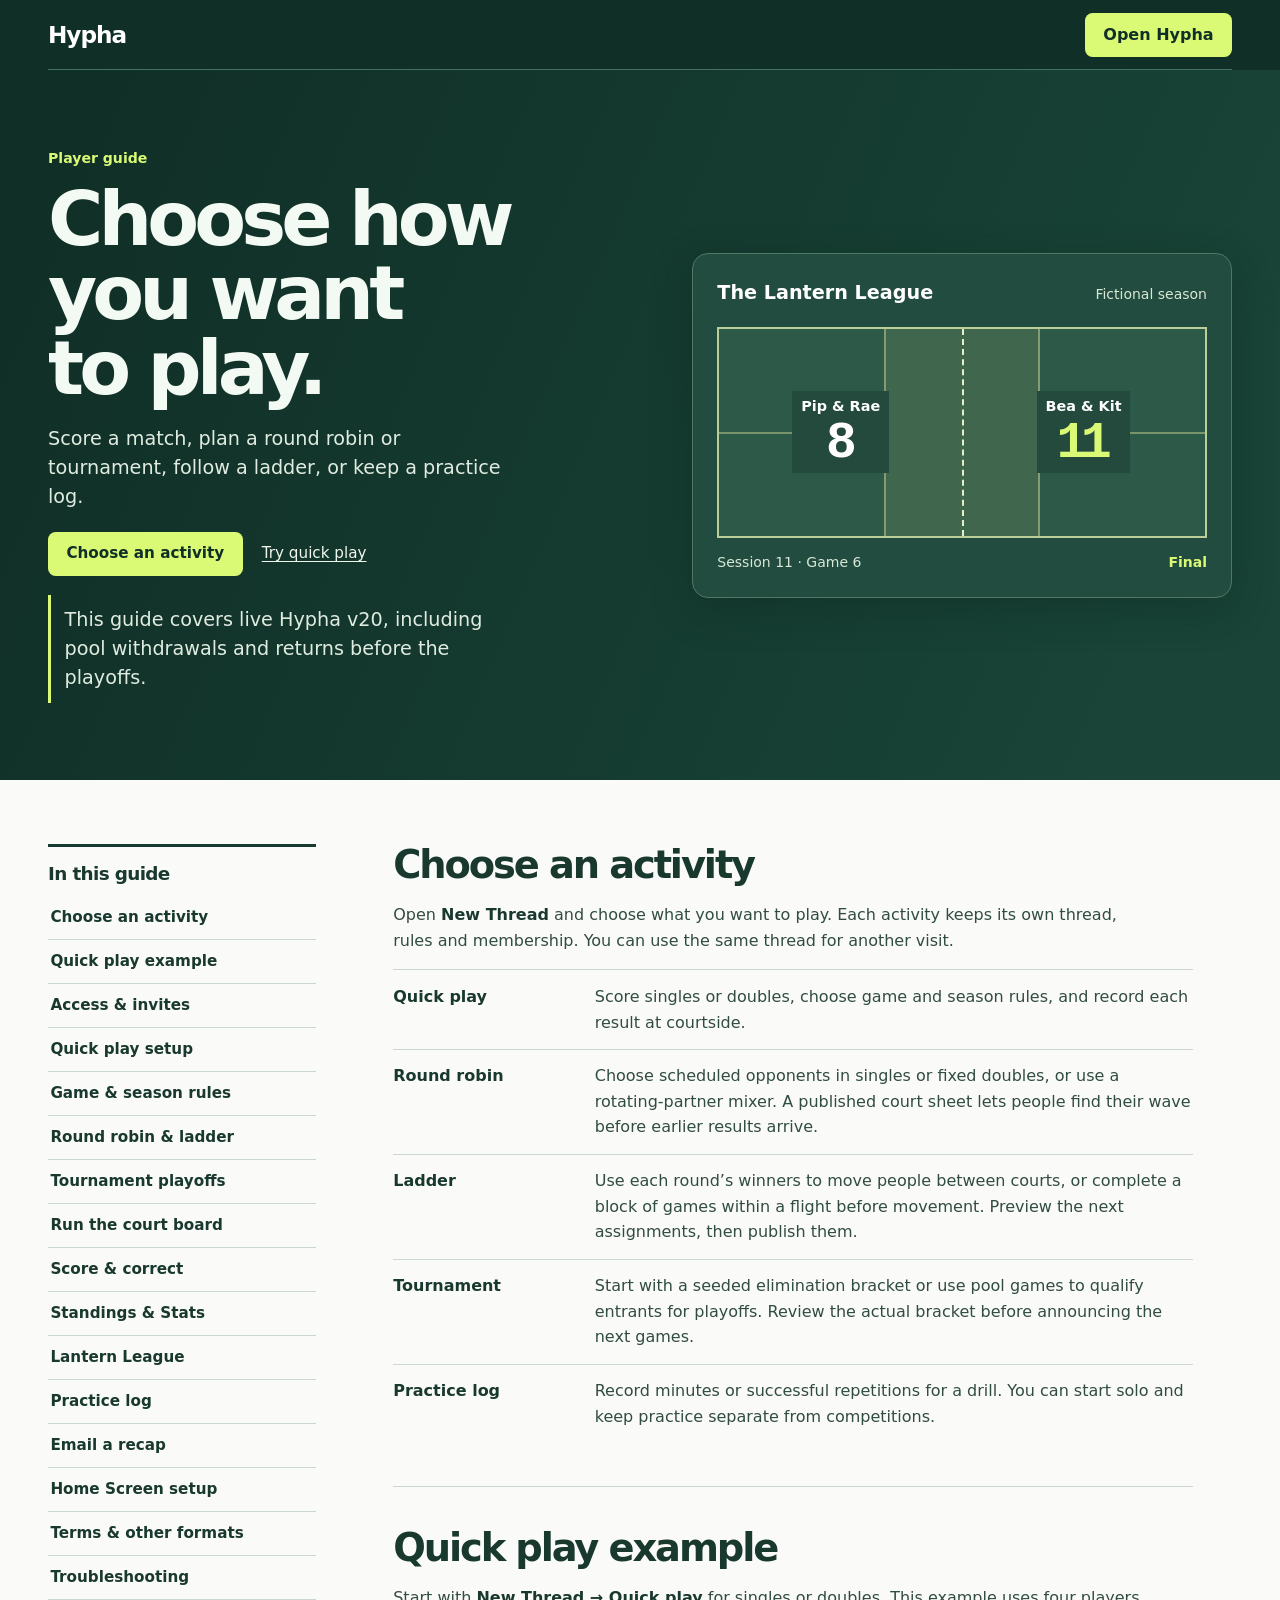
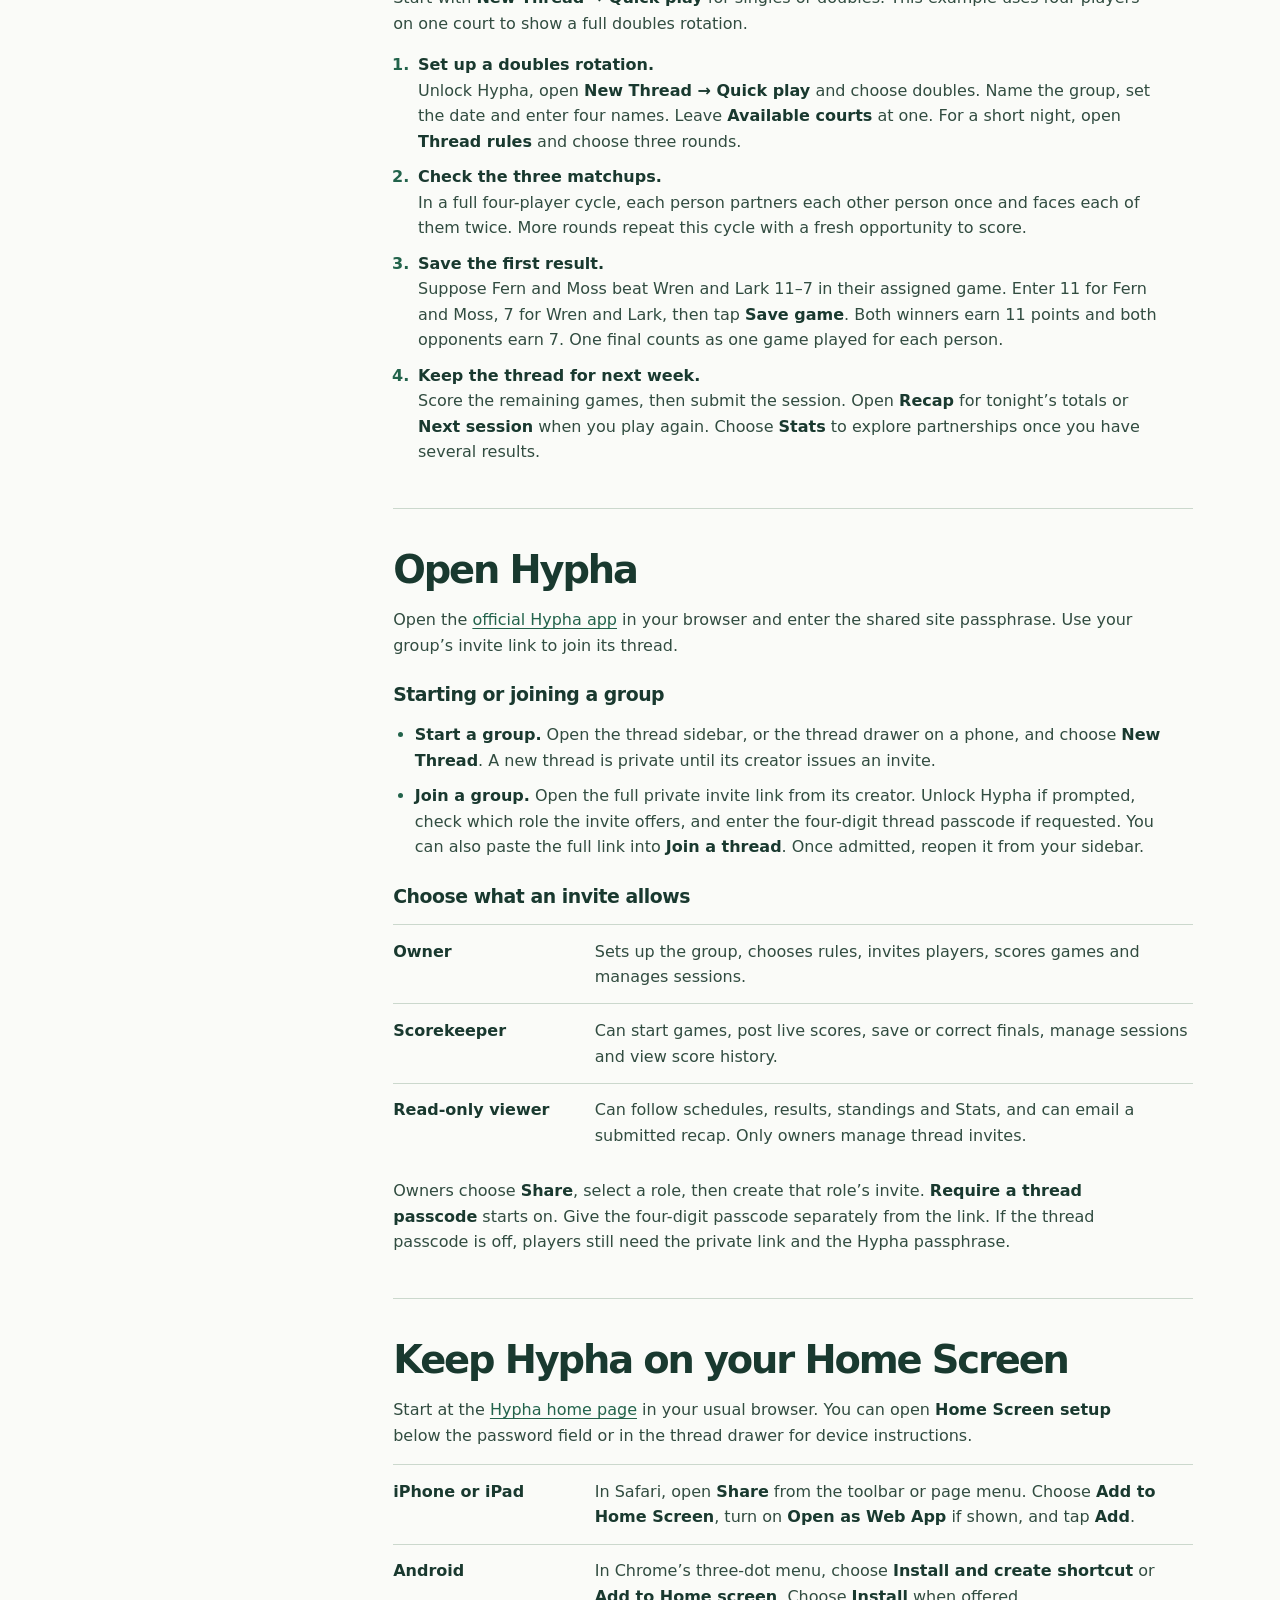
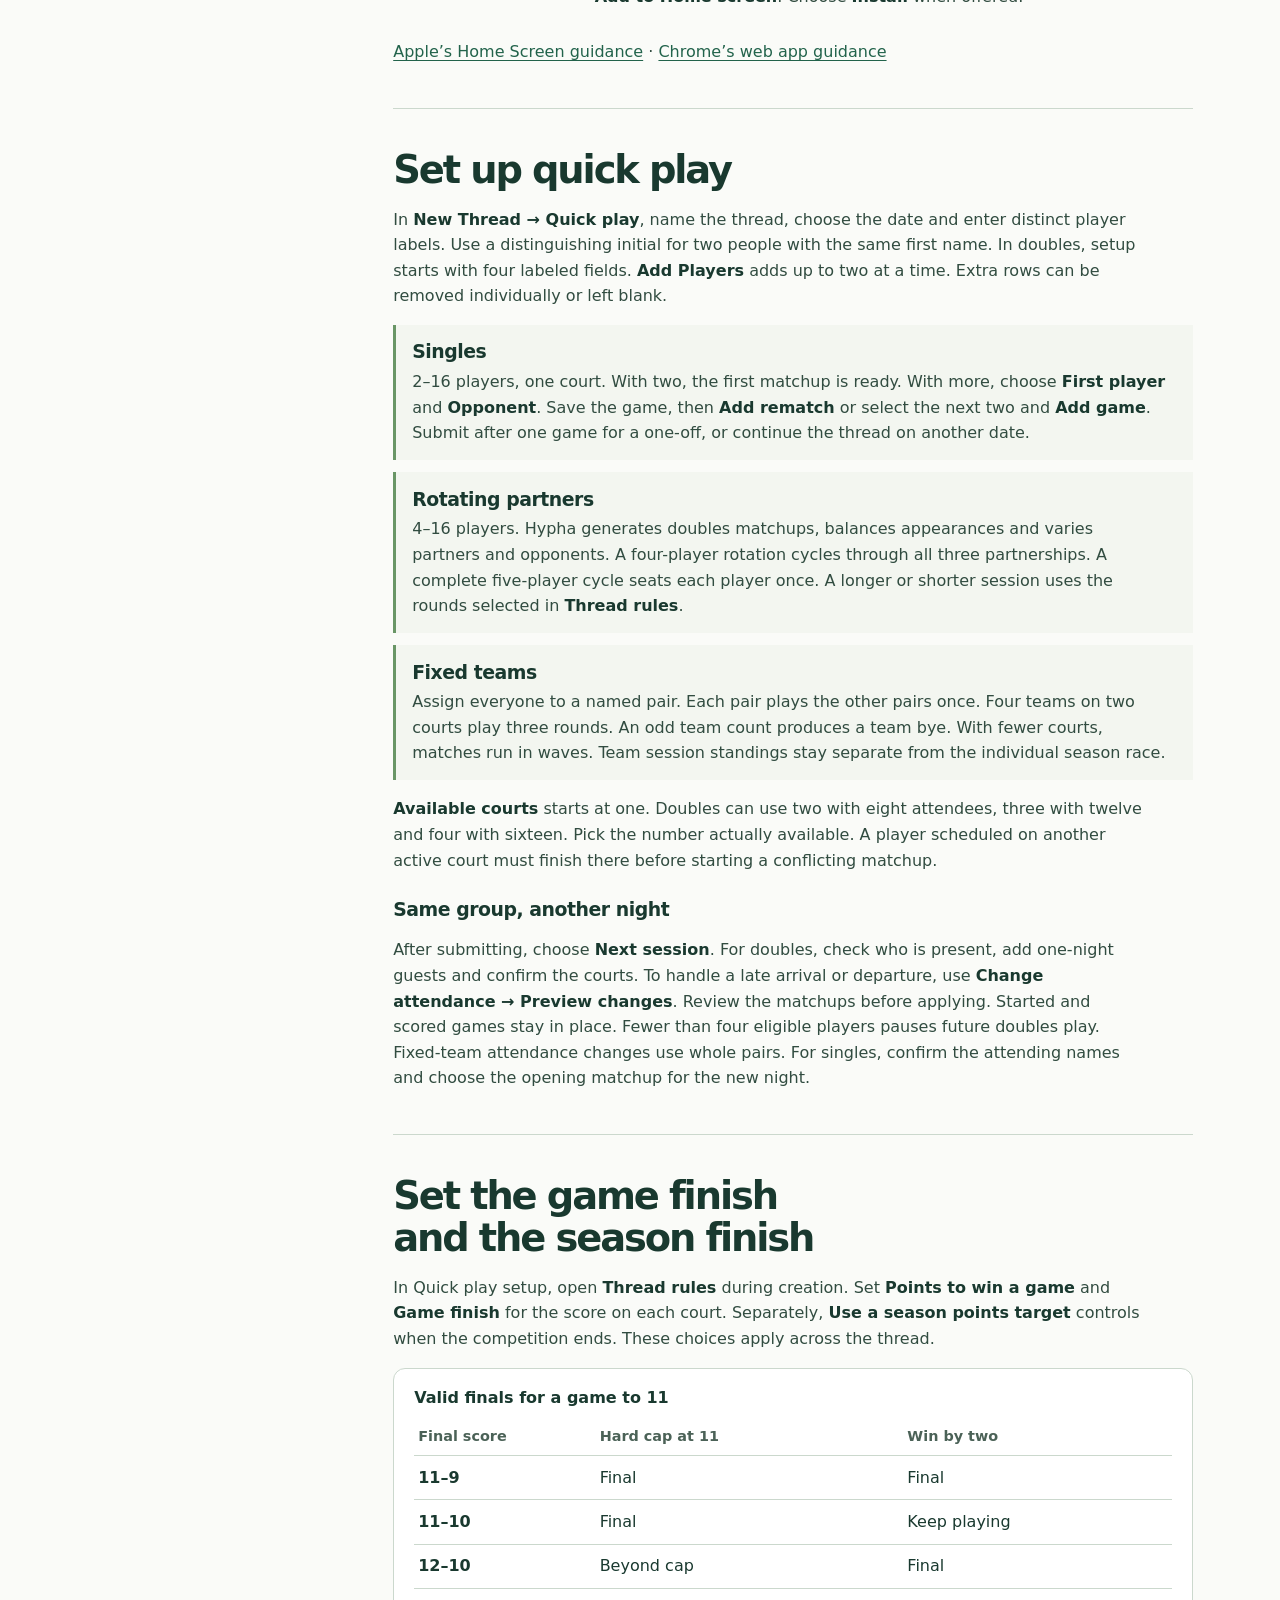
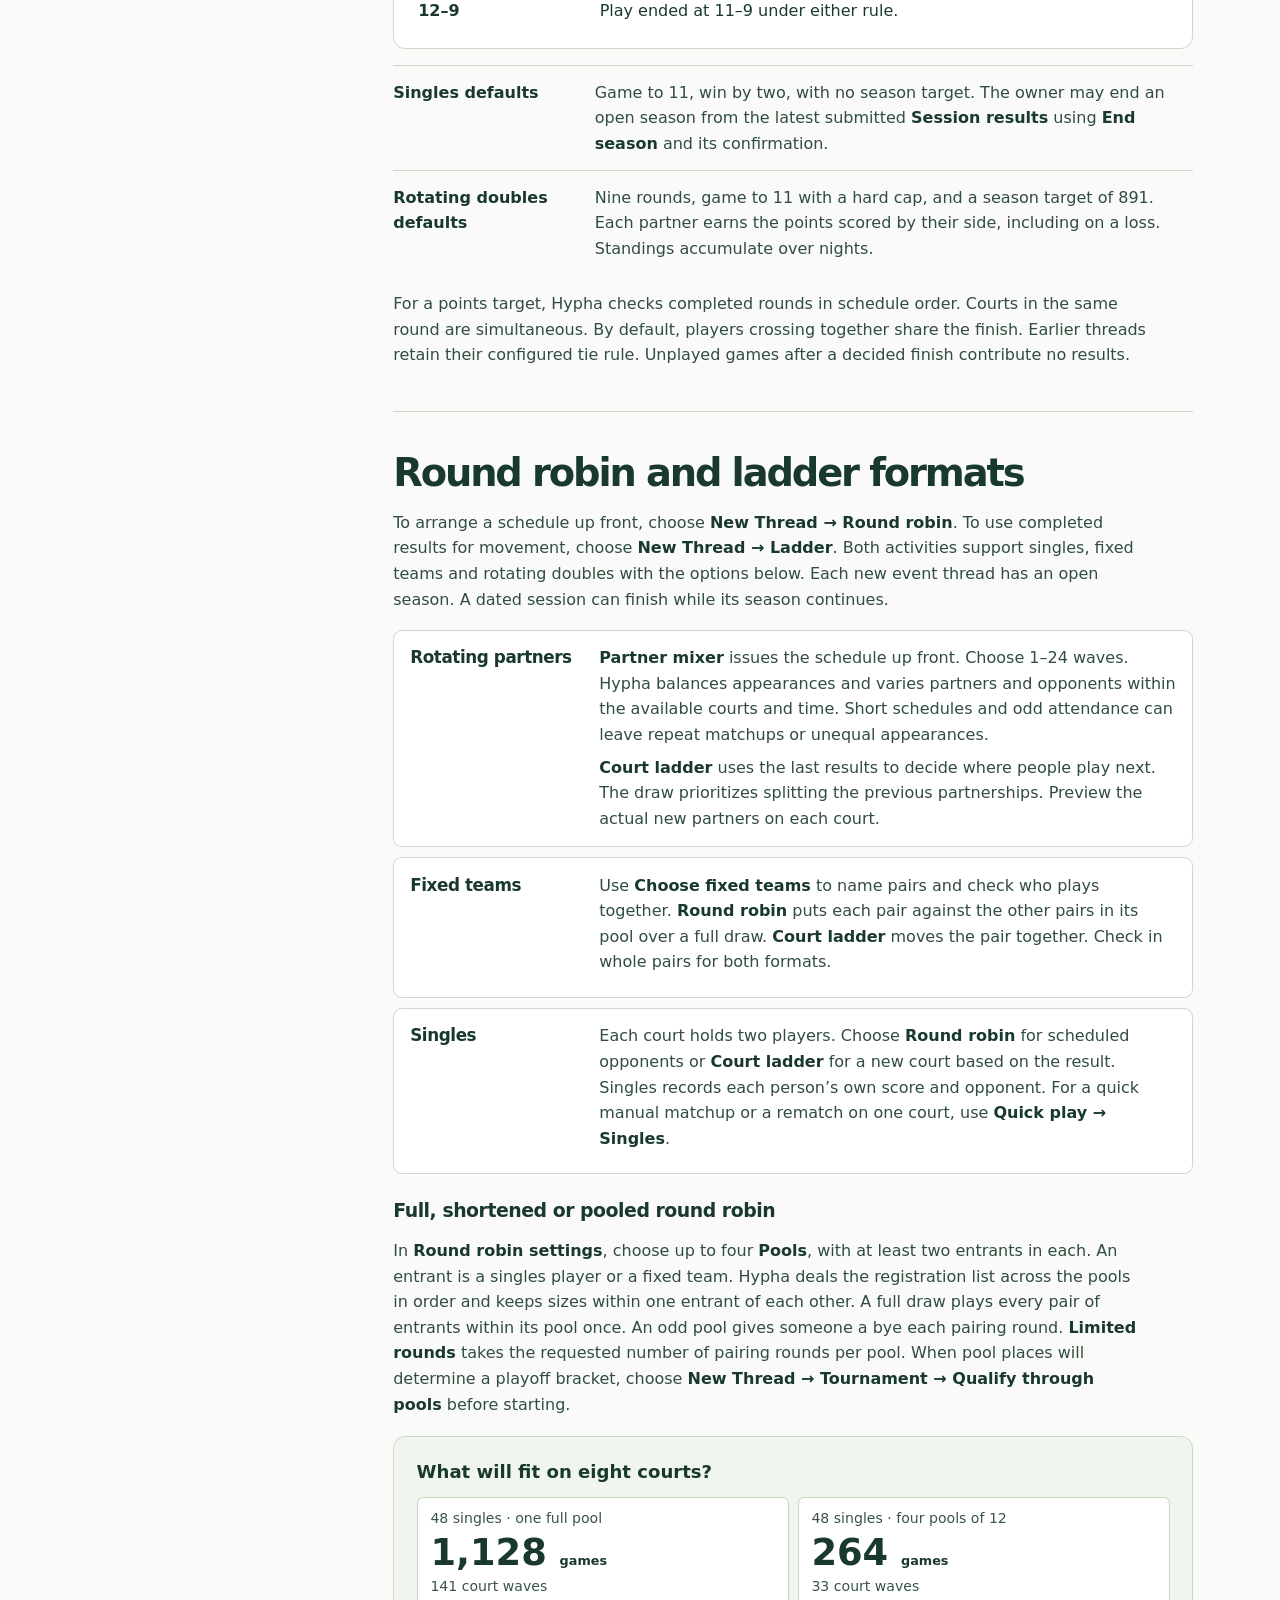
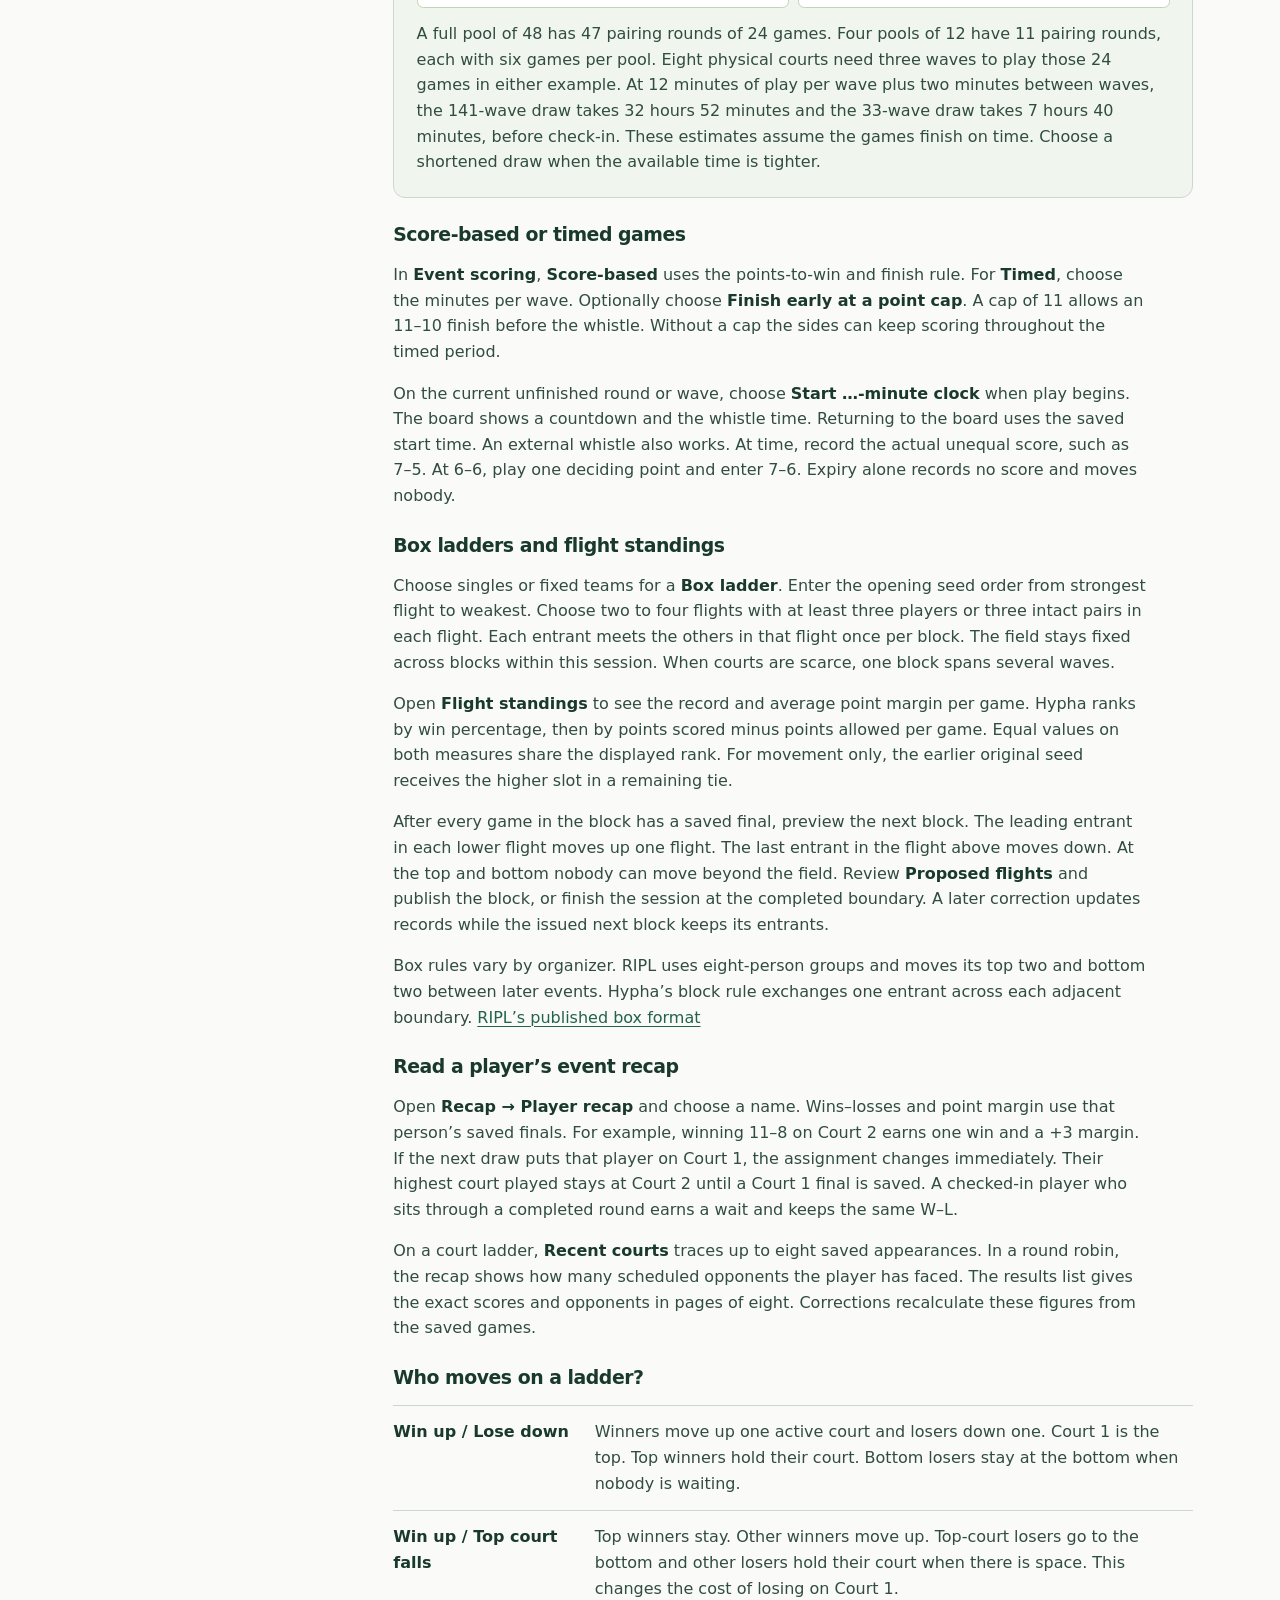
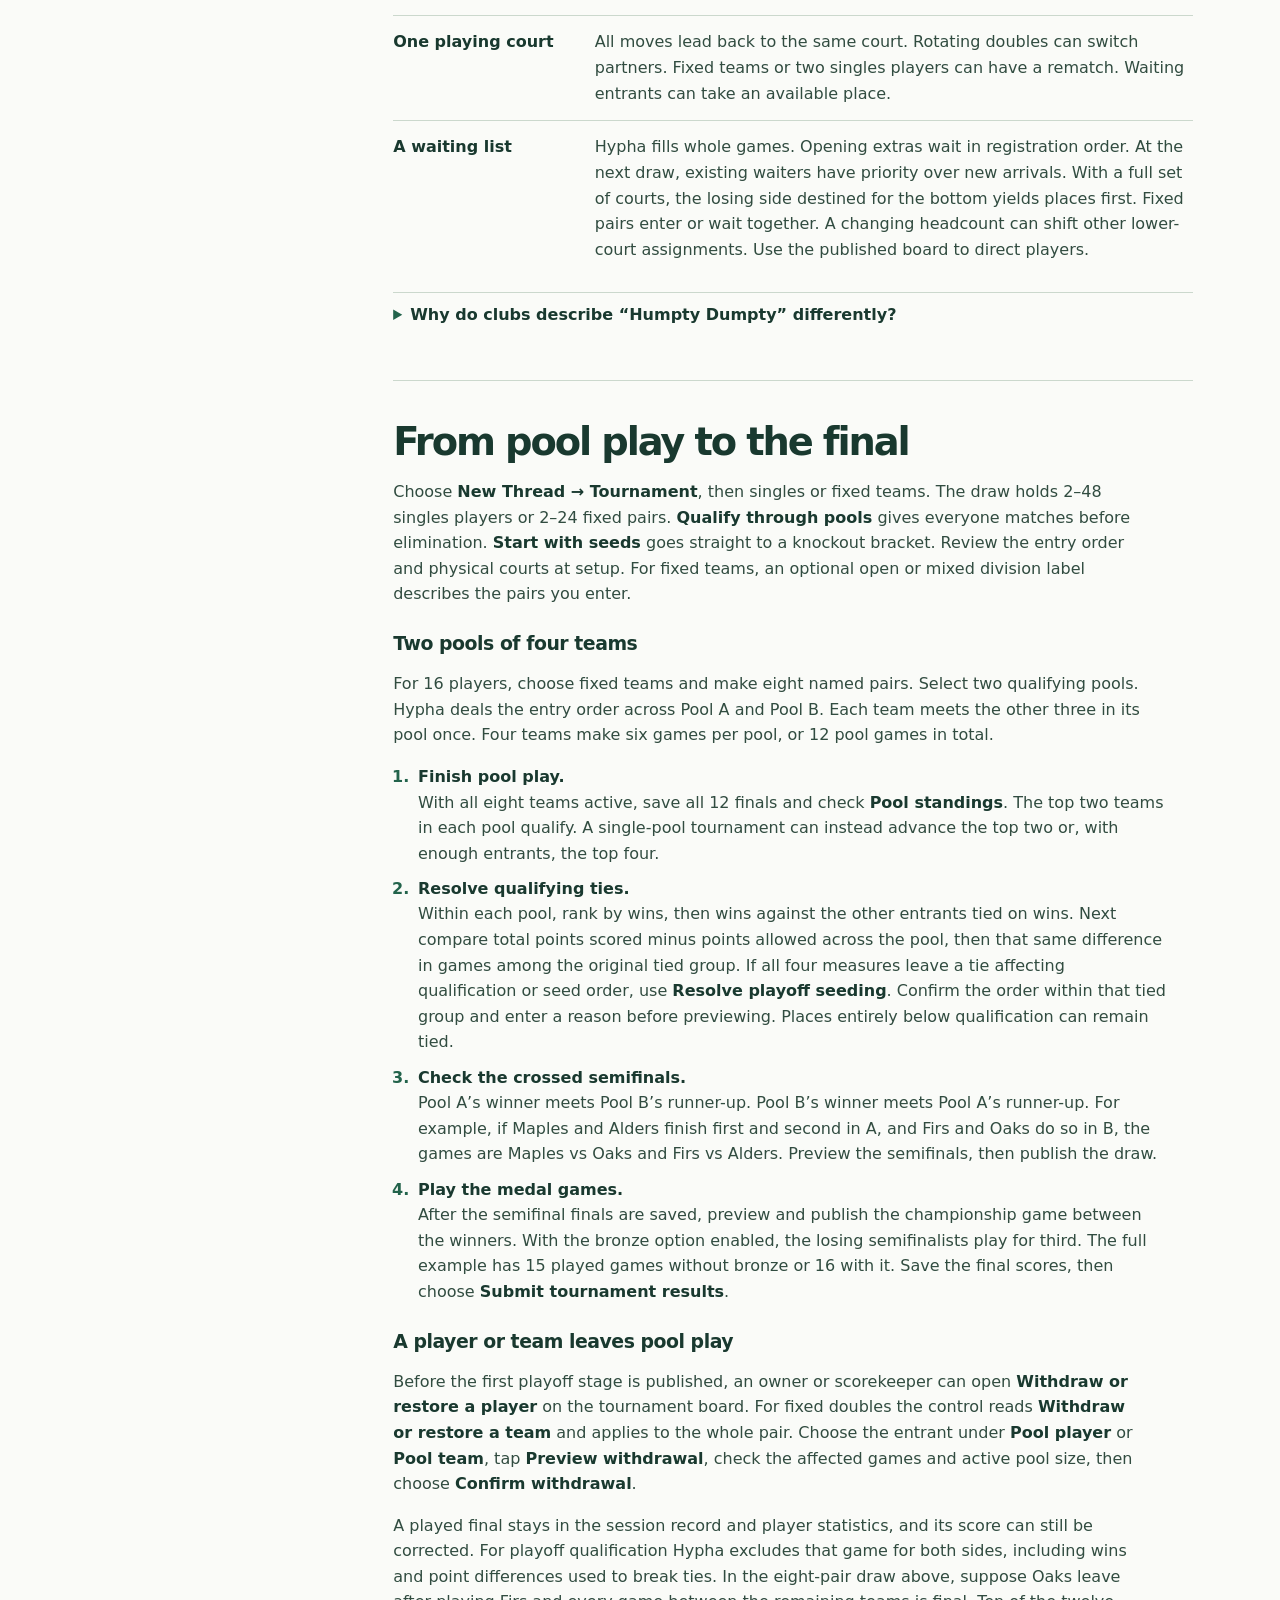
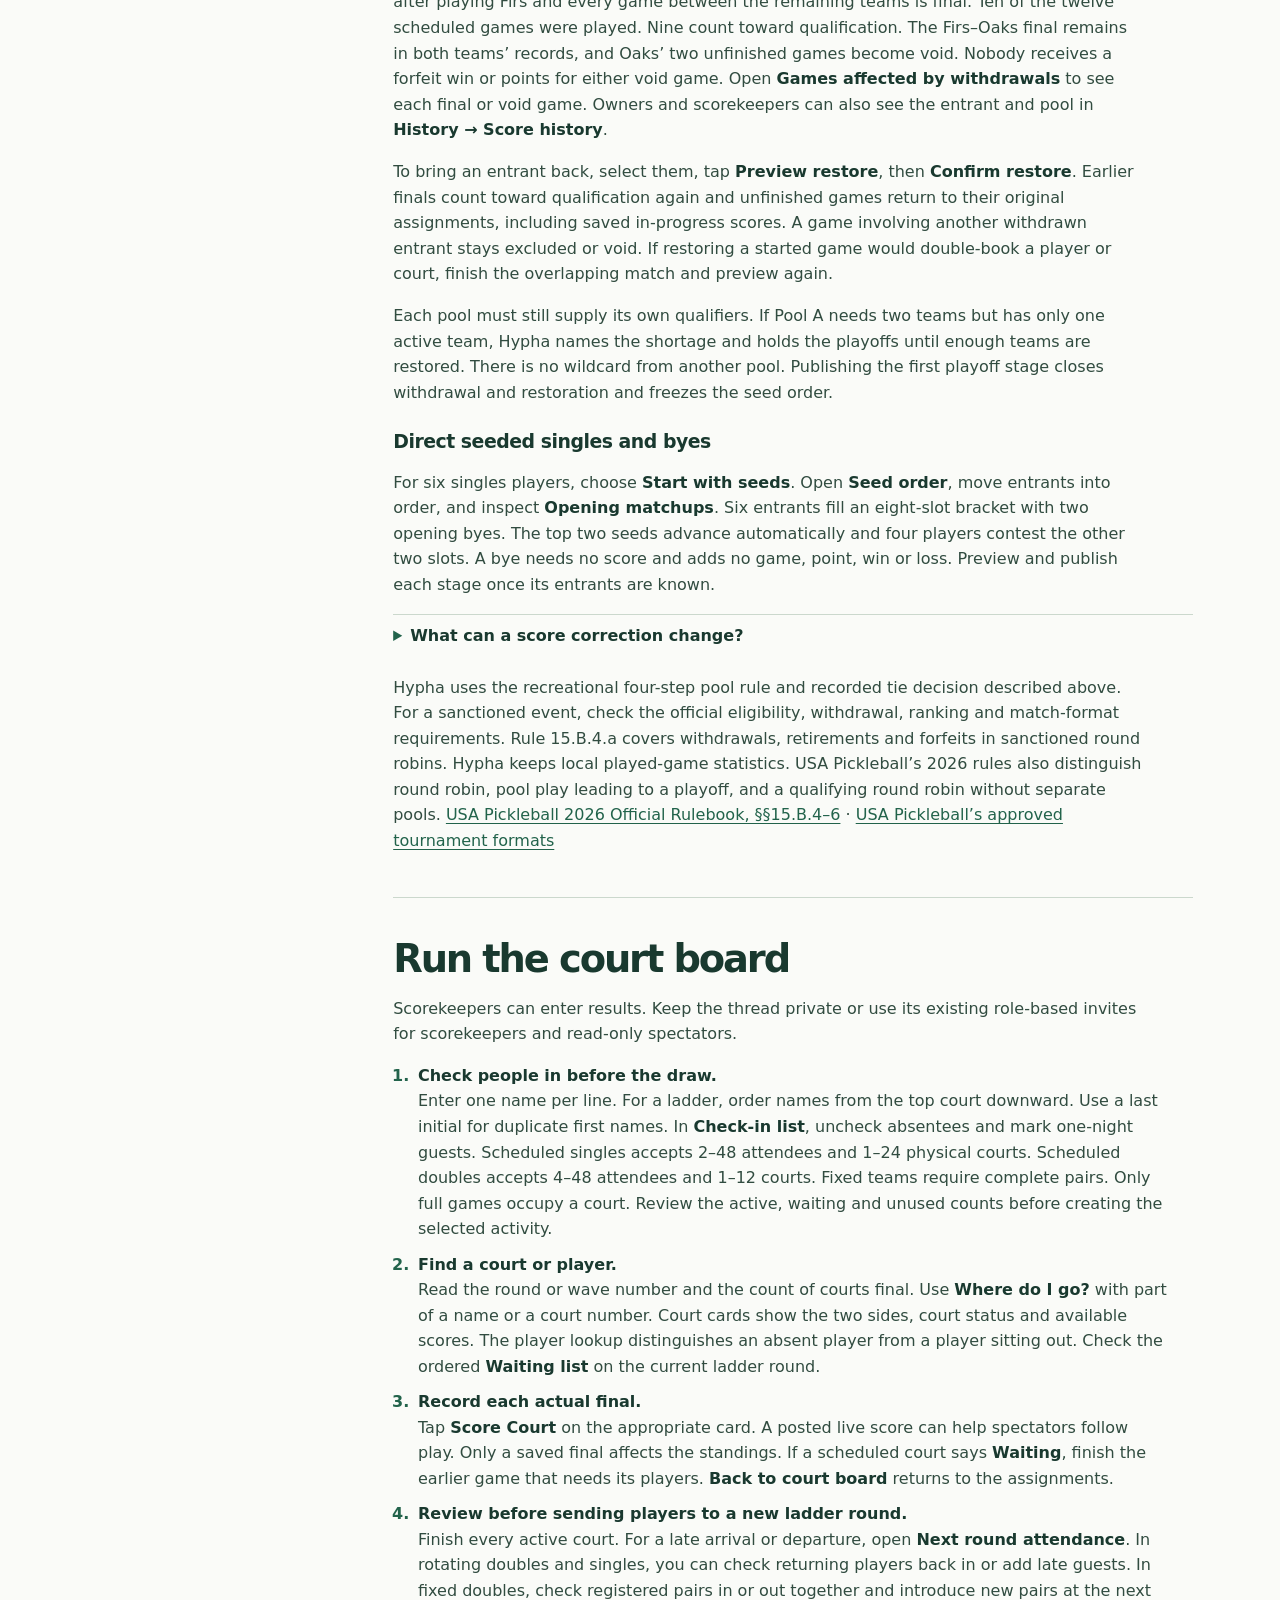
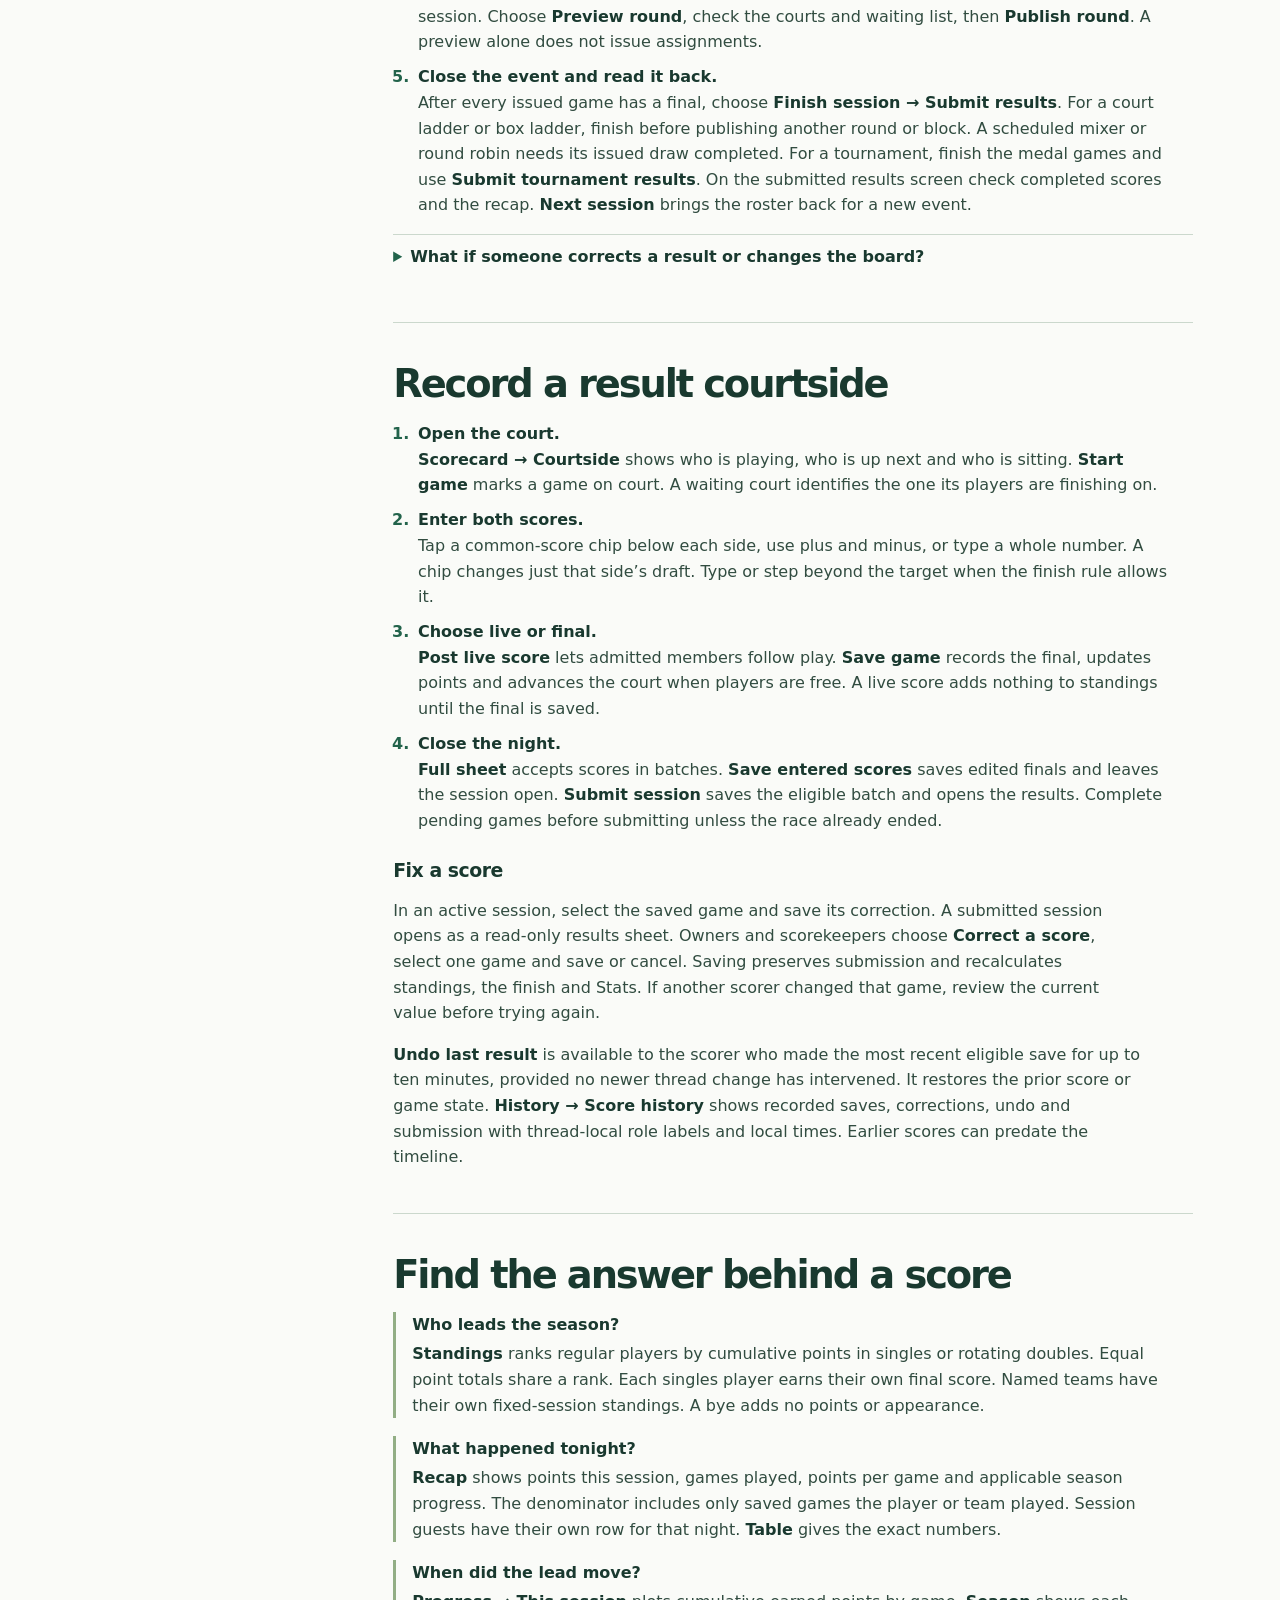
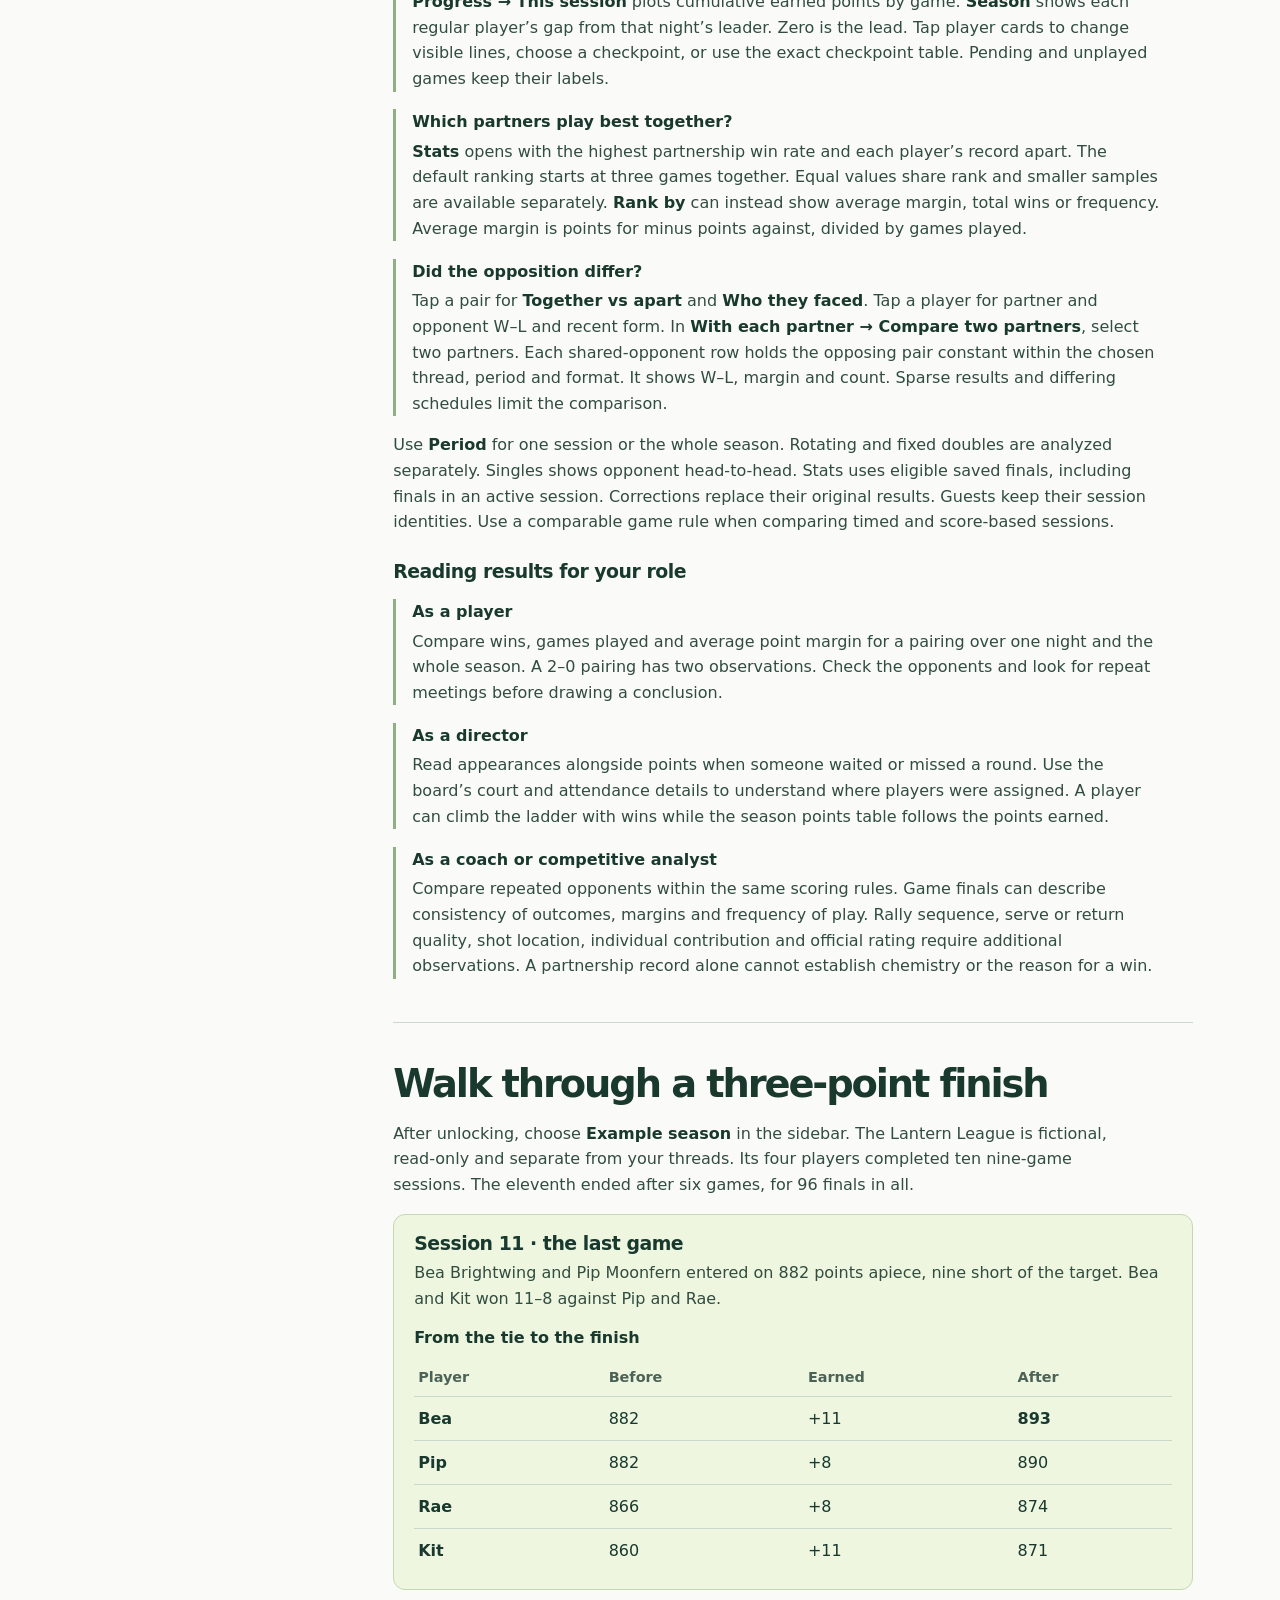
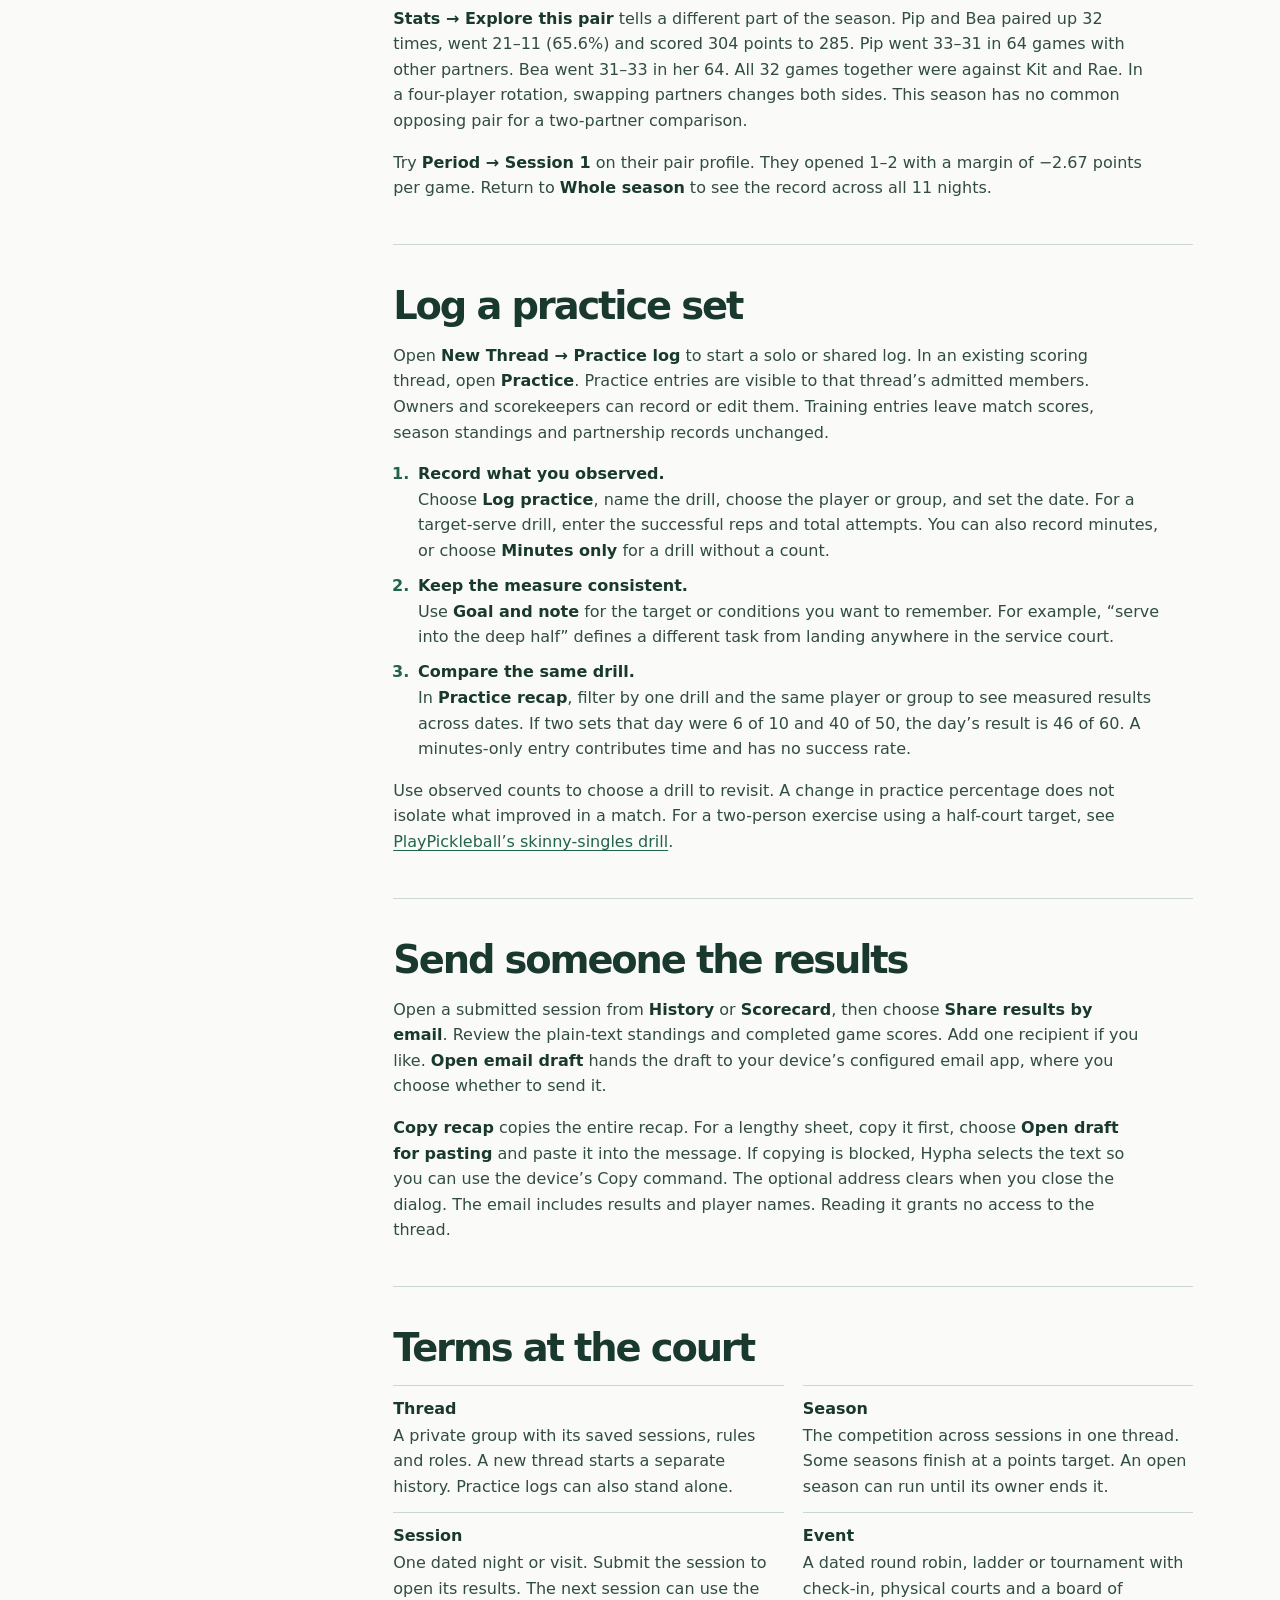
==== docs/index.html @ 03109bb4 "Keep guide device-neutral and remove timed walkthrough Remove device recommendations and the 32-play" ====
<!doctype html>
<html lang="en">
<head>
  <meta charset="utf-8">
  <meta name="viewport" content="width=device-width, initial-scale=1">
  <meta name="description" content="Hypha’s guide to games, events and practice. Score a game, run a club court board, plan rounds and pools, and follow standings and partnerships.">
  <title>Hypha</title>
  <link rel="icon" href="data:,">
  <link rel="stylesheet" href="./assets/guide.css">
</head>
<body id="top">
<a class="skip" href="#guide">Skip to the guide</a>
<header class="masthead"><div class="wide mast-inner">
  <a class="brand" href="#top" aria-label="Hypha, back to top"><strong>Hypha</strong></a>
  <a class="app-button" href="https://hypha.franklinwaggoner.chatgpt.site/">Open Hypha</a>
</div></header>
<main>
<div class="cover"><div class="wide hero">
  <div class="hero-copy"><p class="eyebrow">Player guide</p><h1>Choose how you want to play.</h1><p>Score a match, plan a round robin or tournament, follow a ladder, or keep a practice log.</p>
    <div class="cover-links"><a href="#activities">Choose an activity</a><a href="#four-friends">Try quick play</a></div>
    <p class="release-note" id="release-status">This guide covers live Hypha v20, including pool withdrawals and returns before the playoffs.</p>
  </div>
  <figure class="match">
    <figcaption><span>The Lantern League</span><span>Fictional season</span></figcaption>
    <div class="court" aria-hidden="true"><div class="kitchen"></div><div class="net"></div><div class="base left"></div><div class="base right"></div>
      <div class="side"><span>Pip &amp; Rae</span><b>8</b></div><div class="side winning"><span>Bea &amp; Kit</span><b>11</b></div>
    </div>
    <div class="match-foot"><span>Session 11 · Game 6</span><strong>Final</strong></div>
    <span class="sr">In this fictional match, Bea and Kit defeated Pip and Rae, 11 to 8.</span>
  </figure>
</div></div>
<div class="wide guide-layout">
<nav class="contents" aria-label="Guide contents"><h2>In this guide</h2><ul>
<li><a href="#activities">Choose an activity</a></li>
<li><a href="#four-friends">Quick play example</a></li>
<li><a href="#access">Access &amp; invites</a></li>
<li><a href="#setup">Quick play setup</a></li>
<li><a href="#rules">Game &amp; season rules</a></li>
<li><a href="#club-formats">Round robin &amp; ladder</a></li>
<li><a href="#tournament">Tournament playoffs</a></li>
<li><a href="#club-board">Run the court board</a></li>
<li><a href="#courtside">Score &amp; correct</a></li>
<li><a href="#results">Standings &amp; Stats</a></li>
<li><a href="#lantern">Lantern League</a></li>
<li><a href="#practice-log">Practice log</a></li>
<li><a href="#share">Email a recap</a></li>
<li><a href="#home-screen">Home Screen setup</a></li>
<li><a href="#play-language">Terms &amp; other formats</a></li>
<li><a href="#help">Troubleshooting</a></li>
</ul></nav>
<div id="guide" class="chapters" tabindex="-1">
<section class="chapter" id="activities" aria-labelledby="activities-heading"><h2 id="activities-heading">Choose an activity</h2>
<p>Open <b>New Thread</b> and choose what you want to play. Each activity keeps its own thread, rules and membership. You can use the same thread for another visit.</p>
<dl class="rows"><div><dt>Quick play</dt><dd>Score singles or doubles, choose game and season rules, and record each result at courtside.</dd></div>
<div><dt>Round robin</dt><dd>Choose scheduled opponents in singles or fixed doubles, or use a rotating-partner mixer. A published court sheet lets people find their wave before earlier results arrive.</dd></div>
<div><dt>Ladder</dt><dd>Use each round’s winners to move people between courts, or complete a block of games within a flight before movement. Preview the next assignments, then publish them.</dd></div>
<div><dt>Tournament</dt><dd>Start with a seeded elimination bracket or use pool games to qualify entrants for playoffs. Review the actual bracket before announcing the next games.</dd></div>
<div><dt>Practice log</dt><dd>Record minutes or successful repetitions for a drill. You can start solo and keep practice separate from competitions.</dd></div></dl>
</section>
<section class="chapter" id="four-friends" aria-labelledby="four-heading">
<h2 id="four-heading">Quick play example</h2>
<p>Start with <b>New Thread → Quick play</b> for singles or doubles. This example uses four players on one court to show a full doubles rotation.</p>
<ol class="steps"><li><strong>Set up a doubles rotation.</strong> Unlock Hypha, open <b>New Thread → Quick play</b> and choose doubles. Name the group, set the date and enter four names. Leave <b>Available courts</b> at one. For a short night, open <b>Thread rules</b> and choose three rounds.</li>
<li><strong>Check the three matchups.</strong> In a full four-player cycle, each person partners each other person once and faces each of them twice. More rounds repeat this cycle with a fresh opportunity to score.</li>
<li><strong>Save the first result.</strong> Suppose Fern and Moss beat Wren and Lark 11–7 in their assigned game. Enter 11 for Fern and Moss, 7 for Wren and Lark, then tap <b>Save game</b>. Both winners earn 11 points and both opponents earn 7. One final counts as one game played for each person.</li>
<li><strong>Keep the thread for next week.</strong> Score the remaining games, then submit the session. Open <b>Recap</b> for tonight’s totals or <b>Next session</b> when you play again. Choose <b>Stats</b> to explore partnerships once you have several results.</li></ol>
</section>
<section class="chapter" id="access" aria-labelledby="access-heading"><h2 id="access-heading">Open Hypha</h2>
<p>Open the <a href="https://hypha.franklinwaggoner.chatgpt.site/">official Hypha app</a> in your browser and enter the shared site passphrase. Use your group’s invite link to join its thread.</p>
<h3>Starting or joining a group</h3>
<ul><li><strong>Start a group.</strong> Open the thread sidebar, or the thread drawer on a phone, and choose <b>New Thread</b>. A new thread is private until its creator issues an invite.</li>
<li><strong>Join a group.</strong> Open the full private invite link from its creator. Unlock Hypha if prompted, check which role the invite offers, and enter the four-digit thread passcode if requested. You can also paste the full link into <b>Join a thread</b>. Once admitted, reopen it from your sidebar.</li>
</ul>
<h3>Choose what an invite allows</h3>
<dl class="rows"><div><dt>Owner</dt><dd>Sets up the group, chooses rules, invites players, scores games and manages sessions.</dd></div><div><dt>Scorekeeper</dt><dd>Can start games, post live scores, save or correct finals, manage sessions and view score history.</dd></div><div><dt>Read-only viewer</dt><dd>Can follow schedules, results, standings and Stats, and can email a submitted recap. Only owners manage thread invites.</dd></div></dl>
<p>Owners choose <b>Share</b>, select a role, then create that role’s invite. <b>Require a thread passcode</b> starts on. Give the four-digit passcode separately from the link. If the thread passcode is off, players still need the private link and the Hypha passphrase.</p>
</section>
<section class="chapter" id="home-screen" aria-labelledby="install-heading"><h2 id="install-heading">Keep Hypha on your Home Screen</h2>
<p>Start at the <a href="https://hypha.franklinwaggoner.chatgpt.site/">Hypha home page</a> in your usual browser. You can open <b>Home Screen setup</b> below the password field or in the thread drawer for device instructions.</p>
<dl class="rows"><div><dt>iPhone or iPad</dt><dd>In Safari, open <b>Share</b> from the toolbar or page menu. Choose <b>Add to Home Screen</b>, turn on <b>Open as Web App</b> if shown, and tap <b>Add</b>.</dd></div><div><dt>Android</dt><dd>In Chrome’s three-dot menu, choose <b>Install and create shortcut</b> or <b>Add to Home screen</b>. Choose <b>Install</b> when offered.</dd></div></dl>
<p><a href="https://support.apple.com/guide/iphone/open-as-web-app-iphea86e5236/ios">Apple’s Home Screen guidance</a> · <a href="https://support.google.com/chrome/answer/9658361?co=GENIE.Platform%3DAndroid&amp;hl=en">Chrome’s web app guidance</a></p>
</section>
<section class="chapter" id="setup" aria-labelledby="setup-heading"><h2 id="setup-heading">Set up quick play</h2>
<p>In <b>New Thread → Quick play</b>, name the thread, choose the date and enter distinct player labels. Use a distinguishing initial for two people with the same first name. In doubles, setup starts with four labeled fields. <b>Add Players</b> adds up to two at a time. Extra rows can be removed individually or left blank.</p>
<div class="formats"><article><h3>Singles</h3><p>2–16 players, one court. With two, the first matchup is ready. With more, choose <b>First player</b> and <b>Opponent</b>. Save the game, then <b>Add rematch</b> or select the next two and <b>Add game</b>. Submit after one game for a one-off, or continue the thread on another date.</p></article>
<article><h3>Rotating partners</h3><p>4–16 players. Hypha generates doubles matchups, balances appearances and varies partners and opponents. A four-player rotation cycles through all three partnerships. A complete five-player cycle seats each player once. A longer or shorter session uses the rounds selected in <b>Thread rules</b>.</p></article>
<article><h3>Fixed teams</h3><p>Assign everyone to a named pair. Each pair plays the other pairs once. Four teams on two courts play three rounds. An odd team count produces a team bye. With fewer courts, matches run in waves. Team session standings stay separate from the individual season race.</p></article></div>
<p><b>Available courts</b> starts at one. Doubles can use two with eight attendees, three with twelve and four with sixteen. Pick the number actually available. A player scheduled on another active court must finish there before starting a conflicting matchup.</p>
<h3>Same group, another night</h3><p>After submitting, choose <b>Next session</b>. For doubles, check who is present, add one-night guests and confirm the courts. To handle a late arrival or departure, use <b>Change attendance → Preview changes</b>. Review the matchups before applying. Started and scored games stay in place. Fewer than four eligible players pauses future doubles play. Fixed-team attendance changes use whole pairs. For singles, confirm the attending names and choose the opening matchup for the new night.</p>
</section>
<section class="chapter" id="rules" aria-labelledby="rules-heading"><h2 id="rules-heading">Set the game finish and the season finish</h2>
<p>In Quick play setup, open <b>Thread rules</b> during creation. Set <b>Points to win a game</b> and <b>Game finish</b> for the score on each court. Separately, <b>Use a season points target</b> controls when the competition ends. These choices apply across the thread.</p>
<div class="table-wrap"><table><caption>Valid finals for a game to 11</caption><thead><tr><th scope="col">Final score</th><th scope="col">Hard cap at 11</th><th scope="col">Win by two</th></tr></thead><tbody><tr><th scope="row">11–9</th><td>Final</td><td>Final</td></tr><tr><th scope="row">11–10</th><td>Final</td><td>Keep playing</td></tr><tr><th scope="row">12–10</th><td>Beyond cap</td><td>Final</td></tr><tr><th scope="row">12–9</th><td colspan="2">Play ended at 11–9 under either rule.</td></tr></tbody></table></div>
<dl class="rows"><div><dt>Singles defaults</dt><dd>Game to 11, win by two, with no season target. The owner may end an open season from the latest submitted <b>Session results</b> using <b>End season</b> and its confirmation.</dd></div><div><dt>Rotating doubles defaults</dt><dd>Nine rounds, game to 11 with a hard cap, and a season target of 891. Each partner earns the points scored by their side, including on a loss. Standings accumulate over nights.</dd></div></dl>
<p>For a points target, Hypha checks completed rounds in schedule order. Courts in the same round are simultaneous. By default, players crossing together share the finish. Earlier threads retain their configured tie rule. Unplayed games after a decided finish contribute no results.</p>
</section>
<section class="chapter" id="club-formats" aria-labelledby="club-formats-heading">
<h2 id="club-formats-heading">Round robin and ladder formats</h2>
<p>To arrange a schedule up front, choose <b>New Thread → Round robin</b>. To use completed results for movement, choose <b>New Thread → Ladder</b>. Both activities support singles, fixed teams and rotating doubles with the options below. Each new event thread has an open season. A dated session can finish while its season continues.</p>
<div class="director-formats">
<article><h3>Rotating partners</h3><p><b>Partner mixer</b> issues the schedule up front. Choose 1–24 waves. Hypha balances appearances and varies partners and opponents within the available courts and time. Short schedules and odd attendance can leave repeat matchups or unequal appearances.</p><p><b>Court ladder</b> uses the last results to decide where people play next. The draw prioritizes splitting the previous partnerships. Preview the actual new partners on each court.</p></article>
<article><h3>Fixed teams</h3><p>Use <b>Choose fixed teams</b> to name pairs and check who plays together. <b>Round robin</b> puts each pair against the other pairs in its pool over a full draw. <b>Court ladder</b> moves the pair together. Check in whole pairs for both formats.</p></article>
<article><h3>Singles</h3><p>Each court holds two players. Choose <b>Round robin</b> for scheduled opponents or <b>Court ladder</b> for a new court based on the result. Singles records each person’s own score and opponent. For a quick manual matchup or a rematch on one court, use <b>Quick play → Singles</b>.</p></article>
</div>
<h3>Full, shortened or pooled round robin</h3>
<p>In <b>Round robin settings</b>, choose up to four <b>Pools</b>, with at least two entrants in each. An entrant is a singles player or a fixed team. Hypha deals the registration list across the pools in order and keeps sizes within one entrant of each other. A full draw plays every pair of entrants within its pool once. An odd pool gives someone a bye each pairing round. <b>Limited rounds</b> takes the requested number of pairing rounds per pool. When pool places will determine a playoff bracket, choose <b>New Thread → Tournament → Qualify through pools</b> before starting.</p>
<figure class="draw-math"><figcaption>What will fit on eight courts?</figcaption><div class="draw-numbers"><div><span>48 singles · one full pool</span><strong>1,128 <small>games</small></strong><span>141 court waves</span></div><div><span>48 singles · four pools of 12</span><strong>264 <small>games</small></strong><span>33 court waves</span></div></div>
<p>A full pool of 48 has 47 pairing rounds of 24 games. Four pools of 12 have 11 pairing rounds, each with six games per pool. Eight physical courts need three waves to play those 24 games in either example. At 12 minutes of play per wave plus two minutes between waves, the 141-wave draw takes 32 hours 52 minutes and the 33-wave draw takes 7 hours 40 minutes, before check-in. These estimates assume the games finish on time. Choose a shortened draw when the available time is tighter.</p></figure>
<h3 id="timed-finals">Score-based or timed games</h3>
<p>In <b>Event scoring</b>, <b>Score-based</b> uses the points-to-win and finish rule. For <b>Timed</b>, choose the minutes per wave. Optionally choose <b>Finish early at a point cap</b>. A cap of 11 allows an 11–10 finish before the whistle. Without a cap the sides can keep scoring throughout the timed period.</p>
<p>On the current unfinished round or wave, choose <b>Start …-minute clock</b> when play begins. The board shows a countdown and the whistle time. Returning to the board uses the saved start time. An external whistle also works. At time, record the actual unequal score, such as 7–5. At 6–6, play one deciding point and enter 7–6. Expiry alone records no score and moves nobody.</p>
<h3 id="flight-blocks">Box ladders and flight standings</h3>
<p>Choose singles or fixed teams for a <b>Box ladder</b>. Enter the opening seed order from strongest flight to weakest. Choose two to four flights with at least three players or three intact pairs in each flight. Each entrant meets the others in that flight once per block. The field stays fixed across blocks within this session. When courts are scarce, one block spans several waves.</p>
<p>Open <b>Flight standings</b> to see the record and average point margin per game. Hypha ranks by win percentage, then by points scored minus points allowed per game. Equal values on both measures share the displayed rank. For movement only, the earlier original seed receives the higher slot in a remaining tie.</p>
<p>After every game in the block has a saved final, preview the next block. The leading entrant in each lower flight moves up one flight. The last entrant in the flight above moves down. At the top and bottom nobody can move beyond the field. Review <b>Proposed flights</b> and publish the block, or finish the session at the completed boundary. A later correction updates records while the issued next block keeps its entrants.</p>
<p>Box rules vary by organizer. RIPL uses eight-person groups and moves its top two and bottom two between later events. Hypha’s block rule exchanges one entrant across each adjacent boundary. <a href="https://www.riplpickleball.com/description">RIPL’s published box format</a></p>
<h3>Read a player’s event recap</h3>
<p>Open <b>Recap → Player recap</b> and choose a name. Wins–losses and point margin use that person’s saved finals. For example, winning 11–8 on Court 2 earns one win and a +3 margin. If the next draw puts that player on Court 1, the assignment changes immediately. Their highest court played stays at Court 2 until a Court 1 final is saved. A checked-in player who sits through a completed round earns a wait and keeps the same W–L.</p>
<p>On a court ladder, <b>Recent courts</b> traces up to eight saved appearances. In a round robin, the recap shows how many scheduled opponents the player has faced. The results list gives the exact scores and opponents in pages of eight. Corrections recalculate these figures from the saved games.</p>
<h3>Who moves on a ladder?</h3>
<dl class="rows"><div><dt>Win up / Lose down</dt><dd>Winners move up one active court and losers down one. Court 1 is the top. Top winners hold their court. Bottom losers stay at the bottom when nobody is waiting.</dd></div>
<div><dt>Win up / Top court falls</dt><dd>Top winners stay. Other winners move up. Top-court losers go to the bottom and other losers hold their court when there is space. This changes the cost of losing on Court 1.</dd></div>
<div><dt>One playing court</dt><dd>All moves lead back to the same court. Rotating doubles can switch partners. Fixed teams or two singles players can have a rematch. Waiting entrants can take an available place.</dd></div>
<div><dt>A waiting list</dt><dd>Hypha fills whole games. Opening extras wait in registration order. At the next draw, existing waiters have priority over new arrivals. With a full set of courts, the losing side destined for the bottom yields places first. Fixed pairs enter or wait together. A changing headcount can shift other lower-court assignments. Use the published board to direct players.</dd></div></dl>
<details><summary>Why do clubs describe “Humpty Dumpty” differently?</summary>
<p>At East County in Oregon the name describes timed rounds with winners moving up, losers moving down and partners splitting. Good Game Sports uses the name for top-court losers falling to the bottom while other losing sides stay. Jumbo’s Portland describes that top-court fall with partners switching and waiting players entering at the lowest court. Announce the movement rule and the waiting rule at check-in. <a href="https://eastcountypickleballcourts.playbypoint.com/programs/humpty-dumpty-beginner">East County’s local rules</a> · <a href="https://help.ggsports.co/how-humpty-dumpty-works-q45ri">Good Game Sports’ movement rules</a> · <a href="https://portland.jumbospickleball.com/programs/4-0-jumble-3e23c2">Jumbo’s Portland program</a></p></details>
</section>
<section class="chapter" id="tournament" aria-labelledby="tournament-heading"><h2 id="tournament-heading">From pool play to the final</h2>
<p>Choose <b>New Thread → Tournament</b>, then singles or fixed teams. The draw holds 2–48 singles players or 2–24 fixed pairs. <b>Qualify through pools</b> gives everyone matches before elimination. <b>Start with seeds</b> goes straight to a knockout bracket. Review the entry order and physical courts at setup. For fixed teams, an optional open or mixed division label describes the pairs you enter.</p>
<h3>Two pools of four teams</h3>
<p>For 16 players, choose fixed teams and make eight named pairs. Select two qualifying pools. Hypha deals the entry order across Pool A and Pool B. Each team meets the other three in its pool once. Four teams make six games per pool, or 12 pool games in total.</p>
<ol class="steps"><li><strong>Finish pool play.</strong> With all eight teams active, save all 12 finals and check <b>Pool standings</b>. The top two teams in each pool qualify. A single-pool tournament can instead advance the top two or, with enough entrants, the top four.</li>
<li><strong>Resolve qualifying ties.</strong> Within each pool, rank by wins, then wins against the other entrants tied on wins. Next compare total points scored minus points allowed across the pool, then that same difference in games among the original tied group. If all four measures leave a tie affecting qualification or seed order, use <b>Resolve playoff seeding</b>. Confirm the order within that tied group and enter a reason before previewing. Places entirely below qualification can remain tied.</li>
<li><strong>Check the crossed semifinals.</strong> Pool A’s winner meets Pool B’s runner-up. Pool B’s winner meets Pool A’s runner-up. For example, if Maples and Alders finish first and second in A, and Firs and Oaks do so in B, the games are Maples vs Oaks and Firs vs Alders. Preview the semifinals, then publish the draw.</li>
<li><strong>Play the medal games.</strong> After the semifinal finals are saved, preview and publish the championship game between the winners. With the bronze option enabled, the losing semifinalists play for third. The full example has 15 played games without bronze or 16 with it. Save the final scores, then choose <b>Submit tournament results</b>.</li></ol>
<h3 id="tournament-withdrawal">A player or team leaves pool play</h3>
<p>Before the first playoff stage is published, an owner or scorekeeper can open <b>Withdraw or restore a player</b> on the tournament board. For fixed doubles the control reads <b>Withdraw or restore a team</b> and applies to the whole pair. Choose the entrant under <b>Pool player</b> or <b>Pool team</b>, tap <b>Preview withdrawal</b>, check the affected games and active pool size, then choose <b>Confirm withdrawal</b>.</p>
<p>A played final stays in the session record and player statistics, and its score can still be corrected. For playoff qualification Hypha excludes that game for <em>both</em> sides, including wins and point differences used to break ties. In the eight-pair draw above, suppose Oaks leave after playing Firs and every game between the remaining teams is final. Ten of the twelve scheduled games were played. Nine count toward qualification. The Firs–Oaks final remains in both teams’ records, and Oaks’ two unfinished games become void. Nobody receives a forfeit win or points for either void game. Open <b>Games affected by withdrawals</b> to see each final or void game. Owners and scorekeepers can also see the entrant and pool in <b>History → Score history</b>.</p>
<p>To bring an entrant back, select them, tap <b>Preview restore</b>, then <b>Confirm restore</b>. Earlier finals count toward qualification again and unfinished games return to their original assignments, including saved in-progress scores. A game involving another withdrawn entrant stays excluded or void. If restoring a started game would double-book a player or court, finish the overlapping match and preview again.</p>
<p>Each pool must still supply its own qualifiers. If Pool A needs two teams but has only one active team, Hypha names the shortage and holds the playoffs until enough teams are restored. There is no wildcard from another pool. Publishing the first playoff stage closes withdrawal and restoration and freezes the seed order.</p>
<h3>Direct seeded singles and byes</h3>
<p>For six singles players, choose <b>Start with seeds</b>. Open <b>Seed order</b>, move entrants into order, and inspect <b>Opening matchups</b>. Six entrants fill an eight-slot bracket with two opening byes. The top two seeds advance automatically and four players contest the other two slots. A bye needs no score and adds no game, point, win or loss. Preview and publish each stage once its entrants are known.</p>
<details><summary>What can a score correction change?</summary>
<p>Before publishing a playoff stage, correct a final and preview again. Publishing the opening knockout records the seeds and any qualifying tie decisions. A later pool correction changes the visible pool results while those published seeds and assignments stay fixed. After the next knockout stage is published, a correction to a game feeding it must retain its winner. The points can still be corrected under the selected finish rule. Owners and scorekeepers can use the usual correction flow on submitted results.</p></details>
<p>Hypha uses the recreational four-step pool rule and recorded tie decision described above. For a sanctioned event, check the official eligibility, withdrawal, ranking and match-format requirements. Rule 15.B.4.a covers withdrawals, retirements and forfeits in sanctioned round robins. Hypha keeps local played-game statistics. USA Pickleball’s 2026 rules also distinguish round robin, pool play leading to a playoff, and a qualifying round robin without separate pools. <a href="https://usapickleball.org/docs/rules/USAP-Official-Rulebook.pdf?court=2026">USA Pickleball 2026 Official Rulebook, §§15.B.4–6</a> · <a href="https://usapickleball.org/sanctioning/formats/">USA Pickleball’s approved tournament formats</a></p></section>
<section class="chapter" id="club-board" aria-labelledby="board-heading">
<h2 id="board-heading">Run the court board</h2>
<p>Scorekeepers can enter results. Keep the thread private or use its existing role-based invites for scorekeepers and read-only spectators.</p>
<ol class="steps"><li><strong>Check people in before the draw.</strong> Enter one name per line. For a ladder, order names from the top court downward. Use a last initial for duplicate first names. In <b>Check-in list</b>, uncheck absentees and mark one-night guests. Scheduled singles accepts 2–48 attendees and 1–24 physical courts. Scheduled doubles accepts 4–48 attendees and 1–12 courts. Fixed teams require complete pairs. Only full games occupy a court. Review the active, waiting and unused counts before creating the selected activity.</li>
<li><strong>Find a court or player.</strong> Read the round or wave number and the count of courts final. Use <b>Where do I go?</b> with part of a name or a court number. Court cards show the two sides, court status and available scores. The player lookup distinguishes an absent player from a player sitting out. Check the ordered <b>Waiting list</b> on the current ladder round.</li>
<li><strong>Record each actual final.</strong> Tap <b>Score Court</b> on the appropriate card. A posted live score can help spectators follow play. Only a saved final affects the standings. If a scheduled court says <b>Waiting</b>, finish the earlier game that needs its players. <b>Back to court board</b> returns to the assignments.</li>
<li><strong>Review before sending players to a new ladder round.</strong> Finish every active court. For a late arrival or departure, open <b>Next round attendance</b>. In rotating doubles and singles, you can check returning players back in or add late guests. In fixed doubles, check registered pairs in or out together and introduce new pairs at the next session. Choose <b>Preview round</b>, check the courts and waiting list, then <b>Publish round</b>. A preview alone does not issue assignments.</li>
<li><strong>Close the event and read it back.</strong> After every issued game has a final, choose <b>Finish session → Submit results</b>. For a court ladder or box ladder, finish before publishing another round or block. A scheduled mixer or round robin needs its issued draw completed. For a tournament, finish the medal games and use <b>Submit tournament results</b>. On the submitted results screen check completed scores and the recap. <b>Next session</b> brings the roster back for a new event.</li></ol>
<details><summary>What if someone corrects a result or changes the board?</summary>
<p>An owner or scorekeeper can correct an active court or use <b>Correct a score</b> in submitted results. A corrected final changes the standings. If it changes the winner before the next ladder round is published, preview again to see the new assignments. Every published assignment stays in place, including a round that has not started. A published round-robin, mixer or flight block keeps its issued roster and matchups. If attendance changes prevent a scheduled match, leave it pending.</p>
<p>If another scorer saves during a preview or confirmation, refresh the page and review the latest board before repeating that action. Reopen the same thread after a reload to see the latest published round and saved results. An unpublished preview, a device draft and an unsent email each need their own deliberate next step.</p></details>
</section>
<section class="chapter" id="courtside" aria-labelledby="courtside-heading"><h2 id="courtside-heading">Record a result courtside</h2>
<ol class="steps"><li><strong>Open the court.</strong> <b>Scorecard → Courtside</b> shows who is playing, who is up next and who is sitting. <b>Start game</b> marks a game on court. A waiting court identifies the one its players are finishing on.</li>
<li><strong>Enter both scores.</strong> Tap a common-score chip below each side, use plus and minus, or type a whole number. A chip changes just that side’s draft. Type or step beyond the target when the finish rule allows it.</li>
<li><strong>Choose live or final.</strong> <b>Post live score</b> lets admitted members follow play. <b>Save game</b> records the final, updates points and advances the court when players are free. A live score adds nothing to standings until the final is saved.</li>
<li><strong>Close the night.</strong> <b>Full sheet</b> accepts scores in batches. <b>Save entered scores</b> saves edited finals and leaves the session open. <b>Submit session</b> saves the eligible batch and opens the results. Complete pending games before submitting unless the race already ended.</li></ol>
<h3>Fix a score</h3><p>In an active session, select the saved game and save its correction. A submitted session opens as a read-only results sheet. Owners and scorekeepers choose <b>Correct a score</b>, select one game and save or cancel. Saving preserves submission and recalculates standings, the finish and Stats. If another scorer changed that game, review the current value before trying again.</p>
<p><b>Undo last result</b> is available to the scorer who made the most recent eligible save for up to ten minutes, provided no newer thread change has intervened. It restores the prior score or game state. <b>History → Score history</b> shows recorded saves, corrections, undo and submission with thread-local role labels and local times. Earlier scores can predate the timeline.</p>
</section>
<section class="chapter" id="results" aria-labelledby="results-heading"><h2 id="results-heading">Find the answer behind a score</h2>
<dl class="answers"><div><dt>Who leads the season?</dt><dd><b>Standings</b> ranks regular players by cumulative points in singles or rotating doubles. Equal point totals share a rank. Each singles player earns their own final score. Named teams have their own fixed-session standings. A bye adds no points or appearance.</dd></div>
<div><dt>What happened tonight?</dt><dd><b>Recap</b> shows points this session, games played, points per game and applicable season progress. The denominator includes only saved games the player or team played. Session guests have their own row for that night. <b>Table</b> gives the exact numbers.</dd></div>
<div><dt>When did the lead move?</dt><dd><b>Progress → This session</b> plots cumulative earned points by game. <b>Season</b> shows each regular player’s gap from that night’s leader. Zero is the lead. Tap player cards to change visible lines, choose a checkpoint, or use the exact checkpoint table. Pending and unplayed games keep their labels.</dd></div>
<div><dt>Which partners play best together?</dt><dd><b>Stats</b> opens with the highest partnership win rate and each player’s record apart. The default ranking starts at three games together. Equal values share rank and smaller samples are available separately. <b>Rank by</b> can instead show average margin, total wins or frequency. Average margin is points for minus points against, divided by games played.</dd></div>
<div><dt>Did the opposition differ?</dt><dd>Tap a pair for <b>Together vs apart</b> and <b>Who they faced</b>. Tap a player for partner and opponent W–L and recent form. In <b>With each partner → Compare two partners</b>, select two partners. Each shared-opponent row holds the opposing pair constant within the chosen thread, period and format. It shows W–L, margin and count. Sparse results and differing schedules limit the comparison.</dd></div></dl>
<p>Use <b>Period</b> for one session or the whole season. Rotating and fixed doubles are analyzed separately. Singles shows opponent head-to-head. Stats uses eligible saved finals, including finals in an active session. Corrections replace their original results. Guests keep their session identities. Use a comparable game rule when comparing timed and score-based sessions.</p>
<h3>Reading results for your role</h3>
<dl class="answers"><div><dt>As a player</dt><dd>Compare wins, games played and average point margin for a pairing over one night and the whole season. A 2–0 pairing has two observations. Check the opponents and look for repeat meetings before drawing a conclusion.</dd></div>
<div><dt>As a director</dt><dd>Read appearances alongside points when someone waited or missed a round. Use the board’s court and attendance details to understand where players were assigned. A player can climb the ladder with wins while the season points table follows the points earned.</dd></div>
<div><dt>As a coach or competitive analyst</dt><dd>Compare repeated opponents within the same scoring rules. Game finals can describe consistency of outcomes, margins and frequency of play. Rally sequence, serve or return quality, shot location, individual contribution and official rating require additional observations. A partnership record alone cannot establish chemistry or the reason for a win.</dd></div></dl>
</section>
<section class="chapter" id="lantern" aria-labelledby="lantern-heading"><h2 id="lantern-heading">Walk through a three-point finish</h2>
<p>After unlocking, choose <b>Example season</b> in the sidebar. The Lantern League is fictional, read-only and separate from your threads. Its four players completed ten nine-game sessions. The eleventh ended after six games, for 96 finals in all.</p>
<div class="example-card"><h3>Session 11 · the last game</h3><p>Bea Brightwing and Pip Moonfern entered on 882 points apiece, nine short of the target. Bea and Kit won 11–8 against Pip and Rae.</p>
<table><caption>From the tie to the finish</caption><thead><tr><th scope="col">Player</th><th scope="col">Before</th><th scope="col">Earned</th><th scope="col">After</th></tr></thead><tbody><tr><th scope="row">Bea</th><td>882</td><td>+11</td><td><strong>893</strong></td></tr><tr><th scope="row">Pip</th><td>882</td><td>+8</td><td>890</td></tr><tr><th scope="row">Rae</th><td>866</td><td>+8</td><td>874</td></tr><tr><th scope="row">Kit</th><td>860</td><td>+11</td><td>871</td></tr></tbody></table></div>
<p><b>Stats → Explore this pair</b> tells a different part of the season. Pip and Bea paired up 32 times, went 21–11 (65.6%) and scored 304 points to 285. Pip went 33–31 in 64 games with other partners. Bea went 31–33 in her 64. All 32 games together were against Kit and Rae. In a four-player rotation, swapping partners changes both sides. This season has no common opposing pair for a two-partner comparison.</p>
<p>Try <b>Period → Session 1</b> on their pair profile. They opened 1–2 with a margin of −2.67 points per game. Return to <b>Whole season</b> to see the record across all 11 nights.</p>
</section>
<section class="chapter" id="practice-log" aria-labelledby="practice-heading"><h2 id="practice-heading">Log a practice set</h2>
<p>Open <b>New Thread → Practice log</b> to start a solo or shared log. In an existing scoring thread, open <b>Practice</b>. Practice entries are visible to that thread’s admitted members. Owners and scorekeepers can record or edit them. Training entries leave match scores, season standings and partnership records unchanged.</p>
<ol class="steps"><li><strong>Record what you observed.</strong> Choose <b>Log practice</b>, name the drill, choose the player or group, and set the date. For a target-serve drill, enter the successful reps and total attempts. You can also record minutes, or choose <b>Minutes only</b> for a drill without a count.</li>
<li><strong>Keep the measure consistent.</strong> Use <b>Goal and note</b> for the target or conditions you want to remember. For example, “serve into the deep half” defines a different task from landing anywhere in the service court.</li>
<li><strong>Compare the same drill.</strong> In <b>Practice recap</b>, filter by one drill and the same player or group to see measured results across dates. If two sets that day were 6 of 10 and 40 of 50, the day’s result is 46 of 60. A minutes-only entry contributes time and has no success rate.</li></ol>
<p>Use observed counts to choose a drill to revisit. A change in practice percentage does not isolate what improved in a match. For a two-person exercise using a half-court target, see <a href="https://www.playpickleball.com/pickleball-drills-2-people/">PlayPickleball’s skinny-singles drill</a>.</p></section>
<section class="chapter" id="share" aria-labelledby="share-heading"><h2 id="share-heading">Send someone the results</h2>
<p>Open a submitted session from <b>History</b> or <b>Scorecard</b>, then choose <b>Share results by email</b>. Review the plain-text standings and completed game scores. Add one recipient if you like. <b>Open email draft</b> hands the draft to your device’s configured email app, where you choose whether to send it.</p>
<p><b>Copy recap</b> copies the entire recap. For a lengthy sheet, copy it first, choose <b>Open draft for pasting</b> and paste it into the message. If copying is blocked, Hypha selects the text so you can use the device’s Copy command. The optional address clears when you close the dialog. The email includes results and player names. Reading it grants no access to the thread.</p>
</section>
<section class="chapter" id="play-language" aria-labelledby="terms-heading">
<h2 id="terms-heading">Terms at the court</h2>
<dl class="wordbook"><div><dt>Thread</dt><dd>A private group with its saved sessions, rules and roles. A new thread starts a separate history. Practice logs can also stand alone.</dd></div>
<div><dt>Season</dt><dd>The competition across sessions in one thread. Some seasons finish at a points target. An open season can run until its owner ends it.</dd></div>
<div><dt>Session</dt><dd>One dated night or visit. Submit the session to open its results. The next session can use the same thread.</dd></div>
<div><dt>Event</dt><dd>A dated round robin, ladder or tournament with check-in, physical courts and a board of assignments.</dd></div>
<div><dt>Round</dt><dd>One set of ladder matchups, or one pairing turn across the entrants in a round robin. A round robin with few courts may need several waves for one turn.</dd></div>
<div><dt>Wave</dt><dd>A set of scheduled games that can share the available courts at the same time. Find its assignments by wave number on the board.</dd></div>
<div><dt>Flight and block</dt><dd>A flight is a group of entrants at one level of a box ladder. A block is the full set of games inside the current flights, before promotion and relegation.</dd></div>
<div><dt>Seed and bye</dt><dd>A seed is an entrant’s position in the draw. A bye gives an entrant no game in that round. In an elimination bracket an opening bye advances the entrant to the next stage.</dd></div>
<div><dt>Game</dt><dd>One singles or doubles matchup yielding a final score. A saved live score, a pending game and a bye add no final points.</dd></div>
<div><dt>Court</dt><dd>A physical playing space that can host one game at a time. On a ladder, Court 1 is the top active court.</dd></div></dl>
<h3>A standings-driven alternative</h3>
<p>For a short gathering, a shortened round robin, court ladder and Swiss draw set future opponents in different ways. Hypha offers the first two.</p>
<dl class="answers">
<div><dt>Swiss or standings-driven draw</dt><dd>Pair entrants with similar records after each round and limit repeated opponents. This can produce a competitive short event without completing every possible pairing. Byes, ties in the standings and avoiding prior opponents need explicit pairing rules. <a href="https://picklepairings.com/support/">PicklePairings’ format descriptions</a></dd></div>
</dl>
</section>
<section class="chapter" id="help" aria-labelledby="help-heading"><h2 id="help-heading">When something needs a second look</h2>
<details><summary>The invite asks for another code, or the link stopped working.</summary><p>The site passphrase and optional thread passcode are separate. Open the creator’s complete private link and use the passcode supplied for that invite. Ask the creator for a current link if its settings changed. Repeated wrong entries can temporarily delay another attempt.</p></details>
<details><summary>A court is waiting or the app rejects a final.</summary><p>Look for a player still on another court and finish that game first. Check the points-to-win setting and required lead in <b>Rules</b>. At a hard cap of 11, 11–10 is valid. Under win by two, tied scores require more play and a 12–10 final is valid.</p></details>
<details><summary>I lost the connection while recording a score.</summary><p>Check whether the game says <b>Draft on this device · not synced</b> or <b>Saved game</b>. Reconnect, review the latest score, and save deliberately. Other players see saved finals and posted live scores.</p></details>
<details><summary>How can I use these views by keyboard or on a small screen?</summary><p>Use Tab to reach named inputs, buttons, links and player cards. Use Enter or Space on buttons and disclosure controls. In Progress, focus the plot and use the left and right arrow keys, or step through the exact details below it. The Recap table and Stats records give numeric alternatives to charts. On a phone, use the thread drawer for group navigation and swipe the thread-section strip if a tab is offscreen.</p></details>
</section>
</div></div>
</main>
<footer><div class="wide foot"><div><strong>Hypha</strong><p>Player guide</p></div><div><a href="#top">Back to top</a><a href="https://hypha.franklinwaggoner.chatgpt.site/">Open the official app</a></div></div></footer>
</body></html>
---- docs/assets/guide.css ----
:root {
  color-scheme: light;
  --forest: #153b30;
  --deep: #102f27;
  --green: #22634b;
  --leaf: #dafa76;
  --ink: #19392f;
  --muted: #4b6257;
  --line: #cbd8cd;
  --mist: #f3f6f0;
  font-family: Inter, system-ui, -apple-system, "Segoe UI", sans-serif;
  color: var(--ink);
  background: #fafbf8;
  line-height: 1.6;
  font-synthesis: none;
}
* { box-sizing: border-box; }
html { -webkit-text-size-adjust: 100%; }
body, figure, h1, h2, h3, p, ol, ul, dl, dd { margin: 0; }
a { color: var(--green); text-underline-offset: .18em; text-decoration-thickness: .08em; }
a:hover { text-decoration-thickness: .14em; }
a:focus-visible, summary:focus-visible, [tabindex]:focus-visible { outline: 3px solid #aa6014; outline-offset: 3px; }
.skip { position: absolute; top: .6rem; left: .6rem; transform: translateY(-200%); background: white; color: var(--ink); padding: .6rem 1rem; z-index: 10; }
.skip:focus { transform: none; }
.sr { position: absolute; width: 1px; height: 1px; overflow: hidden; clip-path: inset(50%); white-space: nowrap; }
.wide { width: min(calc(100% - 3rem), 74rem); margin-inline: auto; }
.masthead { background: var(--deep); color: white; }
.mast-inner { display: flex; min-height: 4.4rem; align-items: center; justify-content: space-between; border-bottom: 1px solid #44705e; gap: 1rem; }
.brand { display: inline-flex; align-items: center; gap: .6rem; min-height: 44px; color: inherit; text-decoration: none; }
.brand strong { letter-spacing: -.045em; font-size: 1.45rem; }
.app-button, .cover-links a:first-child { display: inline-flex; min-height: 44px; align-items: center; justify-content: center; padding: .55rem 1.15rem; border-radius: .48rem; background: var(--leaf); color: var(--deep); font-weight: 720; text-decoration: none; }
.app-button:hover, .cover-links a:first-child:hover { background: #ebffa8; }
.masthead a:focus-visible, .cover a:focus-visible { outline-color: #fff; }
.cover { background: linear-gradient(113deg, #102f27 6%, #194437 88%); color: #f3f9f3; }
.hero { display: grid; grid-template-columns: minmax(0,1fr) minmax(0,.93fr); gap: clamp(2rem,5vw,5rem); align-items: center; padding-block: clamp(2.5rem,6vw,5.5rem); }
.eyebrow { color: var(--leaf); font-size: .88rem; font-weight: 700; }
h1 { font-size: clamp(2.8rem,5.9vw,5.2rem); line-height: .99; letter-spacing: -.065em; font-weight: 700; max-width: 13ch; margin: .75rem 0 1.2rem; text-wrap: balance; }
.hero-copy > p:not(.eyebrow) { color: #e0ece1; font-size: clamp(1rem,1.5vw,1.2rem); line-height: 1.5; max-width: 38ch; }
.cover-links { display: flex; flex-wrap: wrap; align-items: center; gap: .4rem 1.2rem; margin-top: 1.25rem; }
.cover-links a { min-height: 44px; display: inline-flex; align-items: center; color: #f0f6ed; font-size: .95rem; }
.match { position: relative; padding: clamp(.85rem,2.2vw,1.5rem); border-radius: 1rem; background: #214c3f; border: 1px solid #507762; box-shadow: 0 .8rem 2.5rem #0b251e55; }
.match figcaption, .match-foot { display: flex; flex-wrap: wrap; gap: .3rem .8rem; justify-content: space-between; align-items: baseline; }
.match figcaption span:first-child { font-weight: 680; font-size: clamp(1rem,1.6vw,1.2rem); color: white; }
.match figcaption span:last-child, .match-foot { color: #d8e8d6; font-size: .875rem; }
.court { position: relative; display: grid; grid-template-columns: 1fr 1fr; align-items: center; width: 100%; min-width: 0; min-height: 0; aspect-ratio: 2.32; margin: 1.15rem 0 .8rem; border: 2px solid #bbcd98; background: #2d5948; isolation: isolate; }
.court .kitchen, .court .net, .court .base { position: absolute; z-index: -1; pointer-events: none; }
.kitchen { inset: 0 34%; border-inline: 2px solid #839c71; background: #41664e; }
.net { inset: 0 auto 0 50%; border-left: 2px dashed #e6efcb; }
.base { top: 50%; width: 34%; border-top: 2px solid #78956d; }
.base.left { left: 0; } .base.right { right: 0; }
.side { width: max-content; max-width: 94%; padding: .25rem .55rem; margin: auto; display: grid; justify-items: center; color: #fff; background: #234a3d; }
.side span { font-size: .9rem; font-weight: 620; } .side b { font: 650 clamp(2.3rem,4vw,3.8rem)/1 ui-monospace, monospace; letter-spacing: -.12em; padding-right: .1em; }
.side.winning b, .match-foot strong { color: var(--leaf); }
.guide-layout { display: grid; grid-template-columns: minmax(10.7rem, .32fr) minmax(0,1fr); align-items: start; gap: clamp(2rem,6vw,5.5rem); padding-block: clamp(2rem,5vw,4rem) 4rem; }
.contents { position: sticky; top: 1rem; border-top: 3px solid var(--forest); }
.contents h2 { font-size: 1.15rem; letter-spacing: -.035em; padding: .75rem 0 .45rem; }
.contents ul { list-style: none; padding: 0; }
.contents a { display: flex; align-items: center; min-height: 44px; border-bottom: 1px solid var(--line); padding: .45rem .15rem; font-size: .95rem; font-weight: 580; text-decoration: none; color: var(--ink); }
.contents a:hover { color: var(--green); text-decoration: underline; }
.chapters { max-width: 50rem; min-width: 0; }
.chapter { scroll-margin-top: 1.25rem; }
.chapter + .chapter { border-top: 1px solid var(--line); padding-top: 2.5rem; margin-top: 2.7rem; }
.chapter h2 { font-size: clamp(1.7rem,3vw,2.65rem); line-height: 1.09; letter-spacing: -.055em; text-wrap: balance; }
.chapter h3 { font-size: 1.18rem; letter-spacing: -.025em; line-height: 1.28; margin-top: 1.5rem; }
.chapter > p, .chapter > dl, .chapter > ul, .chapter > ol, .chapter details, .formats, .table-wrap, .example-card { margin-top: 1rem; }
.chapter p, .chapter dd, .chapter li { max-width: 74ch; }
.chapter p, .chapter li, .chapter dd { color: #314c40; }
.chapter :is(b,strong,dt,summary) { color: var(--ink); }
.chapter ul, .steps { padding-left: 1.35rem; }
.chapter li + li { margin-top: .6rem; }
.chapter li::marker { color: var(--green); font-weight: 680; }
.rows > div { display: grid; grid-template-columns: minmax(7rem,.31fr) minmax(0,1fr); gap: .4rem 1rem; padding: .85rem 0; border-top: 1px solid var(--line); }
.rows dt, .answers dt { font-weight: 710; }
.formats { display: grid; gap: .75rem; }
.formats article { background: var(--mist); border-left: 3px solid #699666; padding: .9rem 1rem; }
.formats h3, .example-card h3 { margin-top: 0; }
.formats p, .example-card > p { margin-top: .35rem; }
.steps li { padding-left: .2rem; }
.steps strong { display: block; }
.table-wrap, .example-card { background: #fff; padding: 1rem 1.25rem; border: 1px solid var(--line); border-radius: .75rem; }
table { border-collapse: collapse; width: 100%; text-align: left; font-variant-numeric: tabular-nums; }
caption { text-align: left; font-weight: 650; padding-bottom: .5rem; }
th, td { vertical-align: top; padding: .55rem .25rem; border-bottom: 1px solid var(--line); }
thead th { color: var(--muted); line-height: 1.35; font-size: .9rem; }
tbody tr:last-child :is(th,td) { border: none; }
.answers > div { border-left: 3px solid #92ae85; padding-left: 1rem; }
.answers > div + div { margin-top: 1.1rem; } .answers dd { margin-top: .25rem; }
.example-card { background: #eef6df; border-color: #c5d7b1; } .example-card table { margin-top: .85rem; }
details { border-block-start: 1px solid var(--line); }
summary { min-height: 44px; padding-block: .55rem; font-weight: 610; cursor: pointer; }
summary::marker { color: var(--green); } details p { padding: .2rem 0 .85rem; }
#help details + details { margin-top: .15rem; }
footer { background: var(--deep); color: #f2f8ef; }
.foot { display: flex; flex-wrap: wrap; align-items: center; justify-content: space-between; padding-block: 1.4rem; gap: .8rem 2rem; }
.foot strong { font-size: 1.25rem; } .foot p { font-size: .9rem; color: #d3e0cf; }
.foot a { color: #e6f1db; display: inline-flex; align-items: center; min-height: 44px; }.foot a+a { margin-left: 1rem; }
@media (max-width: 52rem) { .hero { grid-template-columns: minmax(0,1fr) minmax(0,.9fr); gap: 1.5rem; } .guide-layout { gap: 2rem; } }
@media (max-width: 43rem) {
  .wide { width: min(calc(100% - 2rem),36rem); }
  .hero { grid-template-columns: 1fr; gap: 1.6rem; padding-block: 2rem; }
  h1 { font-size: clamp(2.65rem,10.5vw,4rem); }
  .court { min-height: unset; aspect-ratio: 2.5; margin-top: .8rem; }
  .guide-layout { display: block; padding-top: 1.5rem; }
  .contents { position: static; margin-bottom: 2rem; }
  .contents ul { display: grid; grid-template-columns: repeat(2,minmax(0,1fr)); gap: 0 .65rem; }
  .contents a { height: 100%; }
  .rows > div { grid-template-columns: minmax(0,1fr); }
  .table-wrap, .example-card { padding: .75rem; }
}
@media (max-width: 22rem) { .wide { width: calc(100% - 1.5rem); } th, td { padding: .55rem .15rem; } .cover-links { gap: .25rem .65rem; } }
@media print {
  :root { color: black; background: white; }
  .masthead, .cover, footer { background: white; color: black; } .masthead .app-button, .cover-links, .contents, .match, footer { display: none; }
  .hero, .guide-layout { display: block; padding: 1rem 0; } .hero-copy > p, .hero-copy > p:not(.eyebrow) { color: black; }
  .wide, .chapters { width: 100%; max-width: none; } .chapter, h2, h3 { break-after: auto; } .chapter h2, .chapter h3 { break-after: avoid; }
}


/* Reading path for players and directors. Keep court-time examples legible at arm's length. */
.hero-copy .release-note {
  margin-top: 1.2rem; padding: .7rem 0 .7rem .85rem; border-left: 3px solid var(--leaf);
  color: #e0ece1; max-width: 45ch; font-size: .94rem; line-height: 1.42;
}
.director-formats { display: grid; gap: .65rem; margin-top: 1.1rem; }
.director-formats article {
  display: grid; grid-template-columns: minmax(6.8rem,.3fr) minmax(0,1fr);
  gap: .45rem 1rem; align-items: baseline; padding: .9rem 1rem;
  border: 1px solid var(--line); border-radius: .55rem; background: #fff;
}
.director-formats h3 { grid-row: 1 / span 2; margin: 0; font-size: 1.05rem; }
.director-formats p { grid-column: 2; margin: 0; }
.draw-math,.run-of-show { border: 1px solid var(--line); border-radius: .75rem; margin-top: 1.2rem; padding: clamp(.9rem,2.5vw,1.4rem); background:#f0f6ed; }
.draw-math figcaption { font-weight: 710; font-size: 1.13rem; line-height: 1.35; }
.draw-numbers { display: grid; grid-template-columns: repeat(2,minmax(0,1fr)); margin-block: .8rem; gap: .55rem; }
.draw-numbers > div { padding: .7rem .8rem; border-radius: .4rem; background: #fff; border: 1px solid #c3d4bc; }
.draw-numbers span,.draw-numbers strong { display: block; }
.draw-numbers span { font-size:.88rem; line-height:1.35; color:#395445; }
.draw-numbers strong { margin-block:.15rem; font-size:clamp(1.4rem,3vw,2.3rem); font-weight:710; line-height:1.2; font-variant-numeric:tabular-nums; }
.draw-numbers small { font-size:.8rem; font-weight:560; }
.run-of-show { background:#fff; }
.run-of-show h3 { margin: 0 0 .25rem; }
.timeline { list-style:none; padding:0; }
.timeline li { display:grid; grid-template-columns: minmax(5.9rem,.24fr) minmax(0,1fr); gap:.25rem .85rem; border-top:1px solid var(--line); padding-top:.8rem; margin-top:.8rem; }
.timeline .time-slot { font-size:.92rem; line-height:1.7; font-weight:680; font-variant-numeric:tabular-nums; color:var(--green); }
.timeline p { margin:.15rem 0 0; }
.wordbook { display:grid; grid-template-columns:repeat(2,minmax(0,1fr)); gap:.8rem 1.2rem; }
.wordbook > div { border-top:1px solid var(--line); padding-top:.6rem; }
.wordbook dt { font-weight:700; }
.wordbook dd { margin-top:.1rem; }
@media (min-width:43.01rem) and (max-height:50rem) { .contents { position:static; } }
@media (max-width:36rem) {
  .director-formats article,.wordbook { grid-template-columns:minmax(0,1fr); }
  .director-formats h3 { grid-row:auto; }
  .director-formats p { grid-column:1; }
}
@media (max-width:30rem) { .timeline li { grid-template-columns:minmax(0,1fr); } .draw-numbers > div { padding:.55rem; } }
@media print { .draw-math,.run-of-show,.director-formats article { background:white; } .timeline li,.wordbook > div { break-inside: avoid; } }
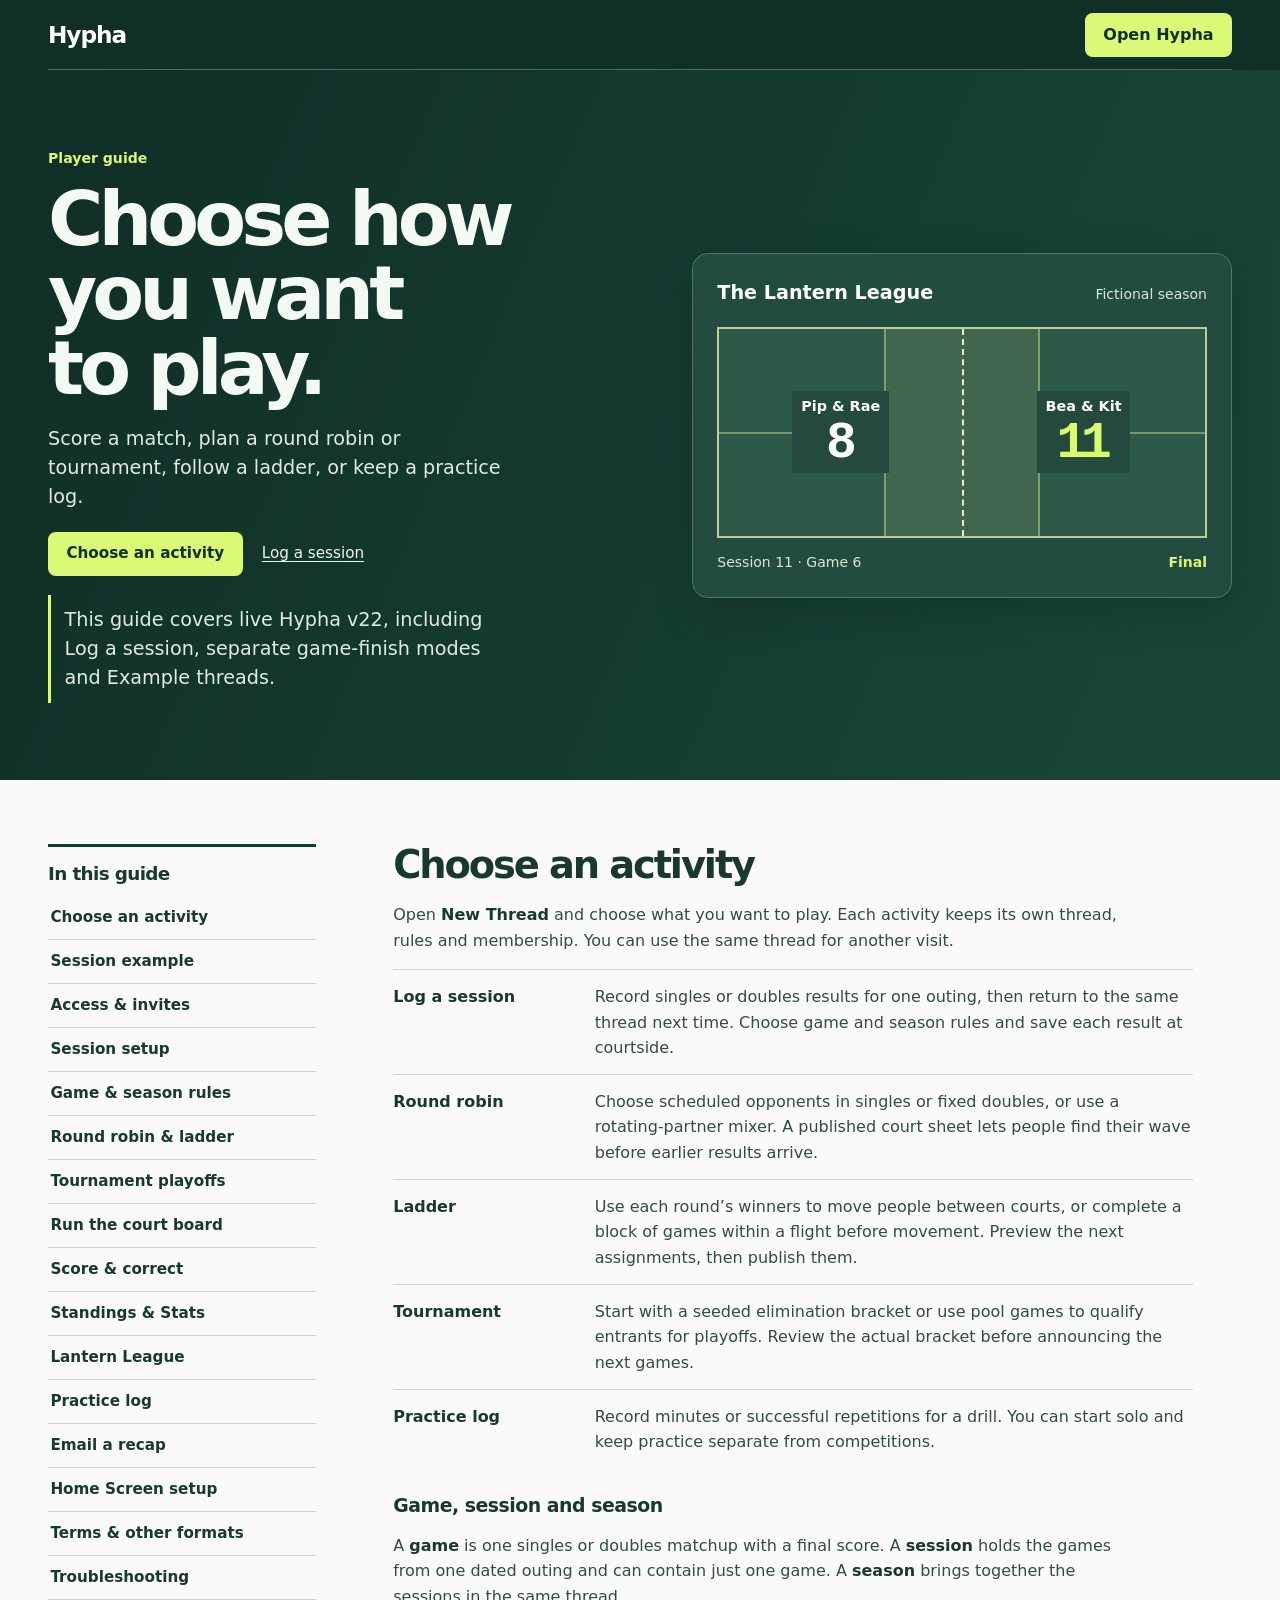
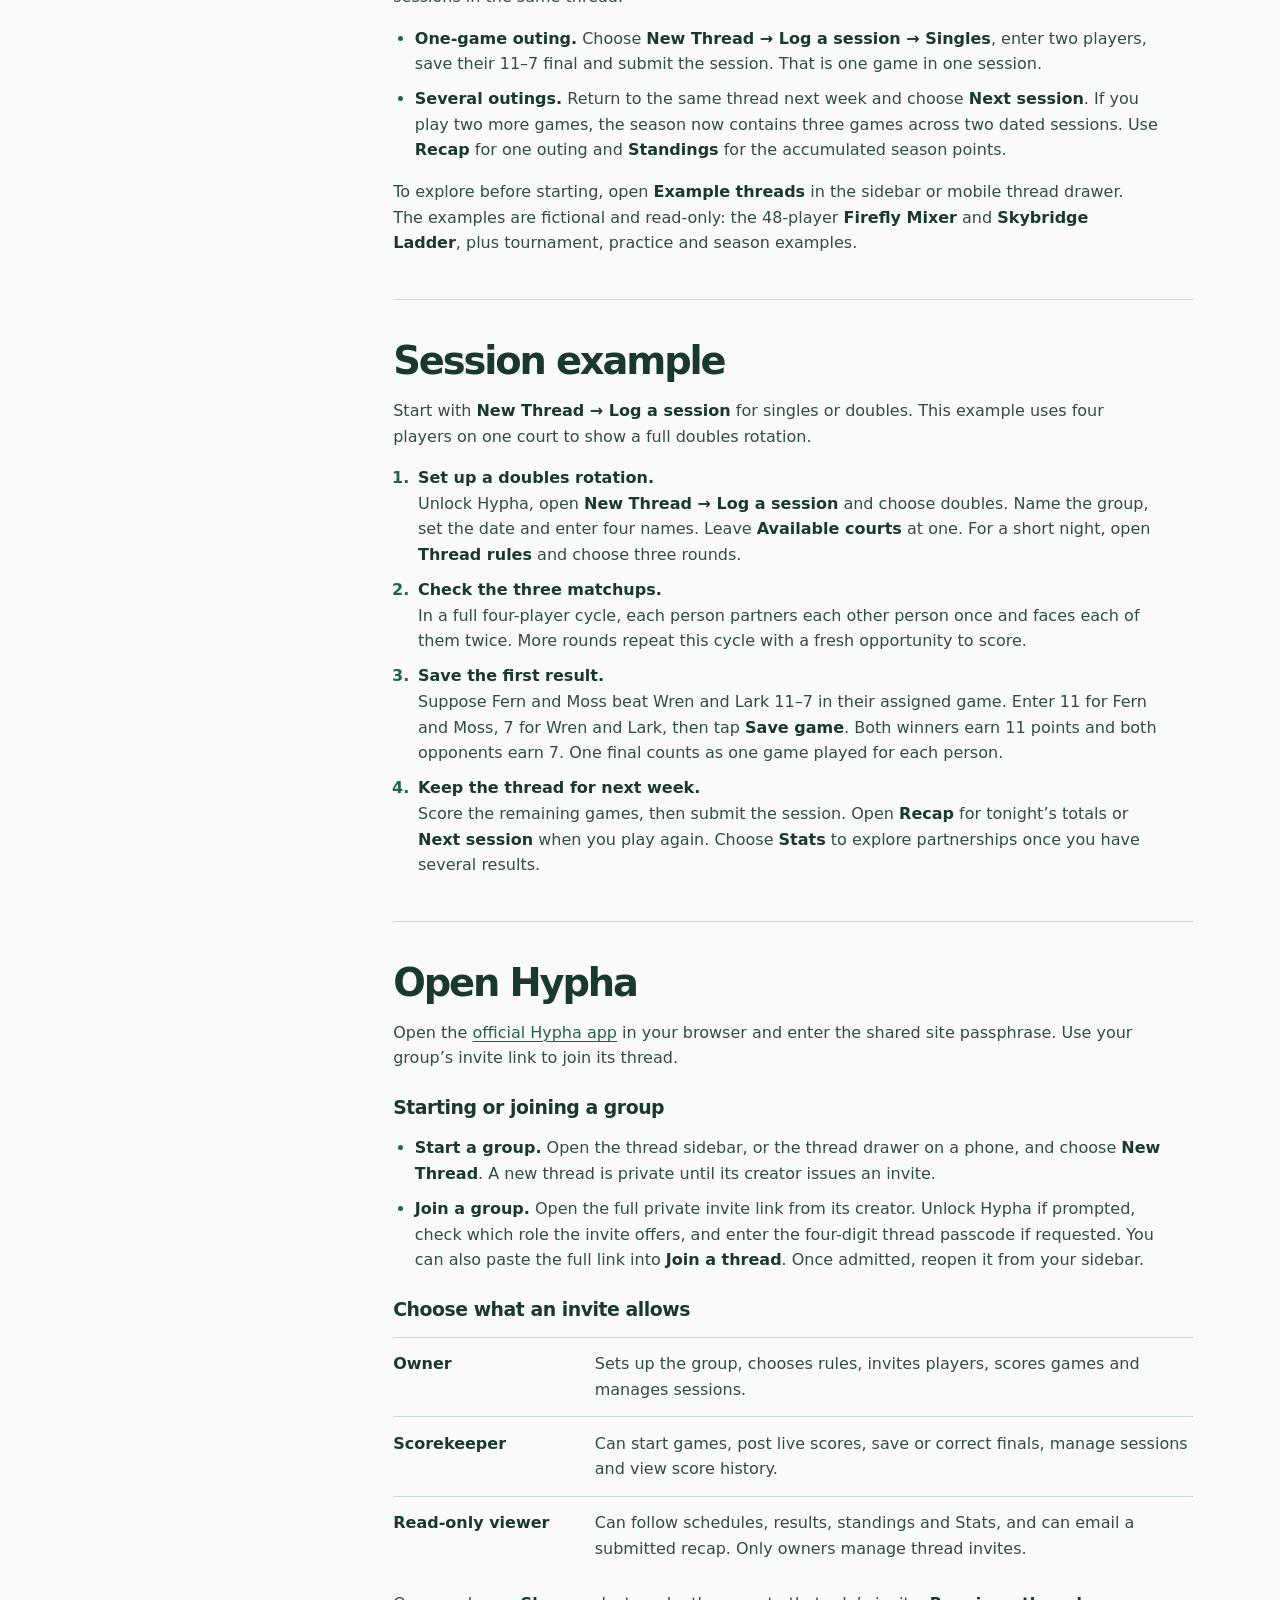
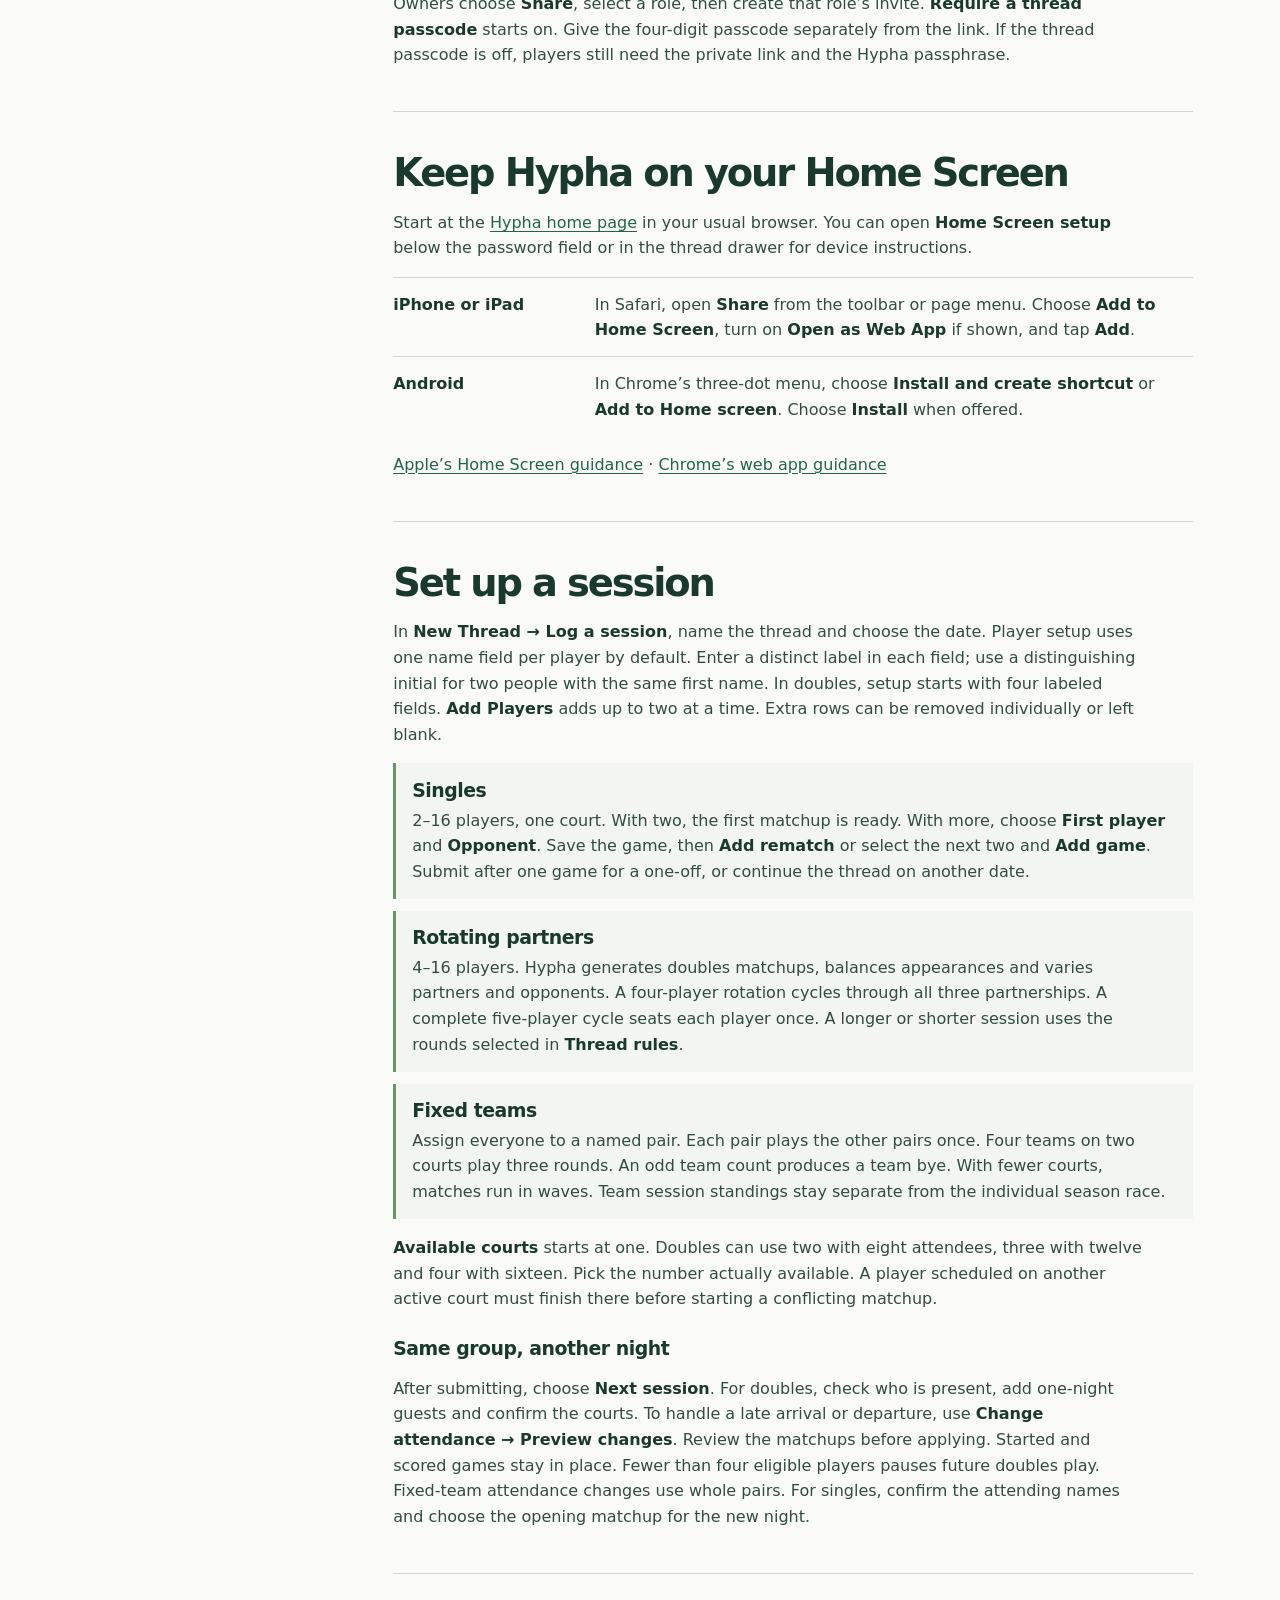
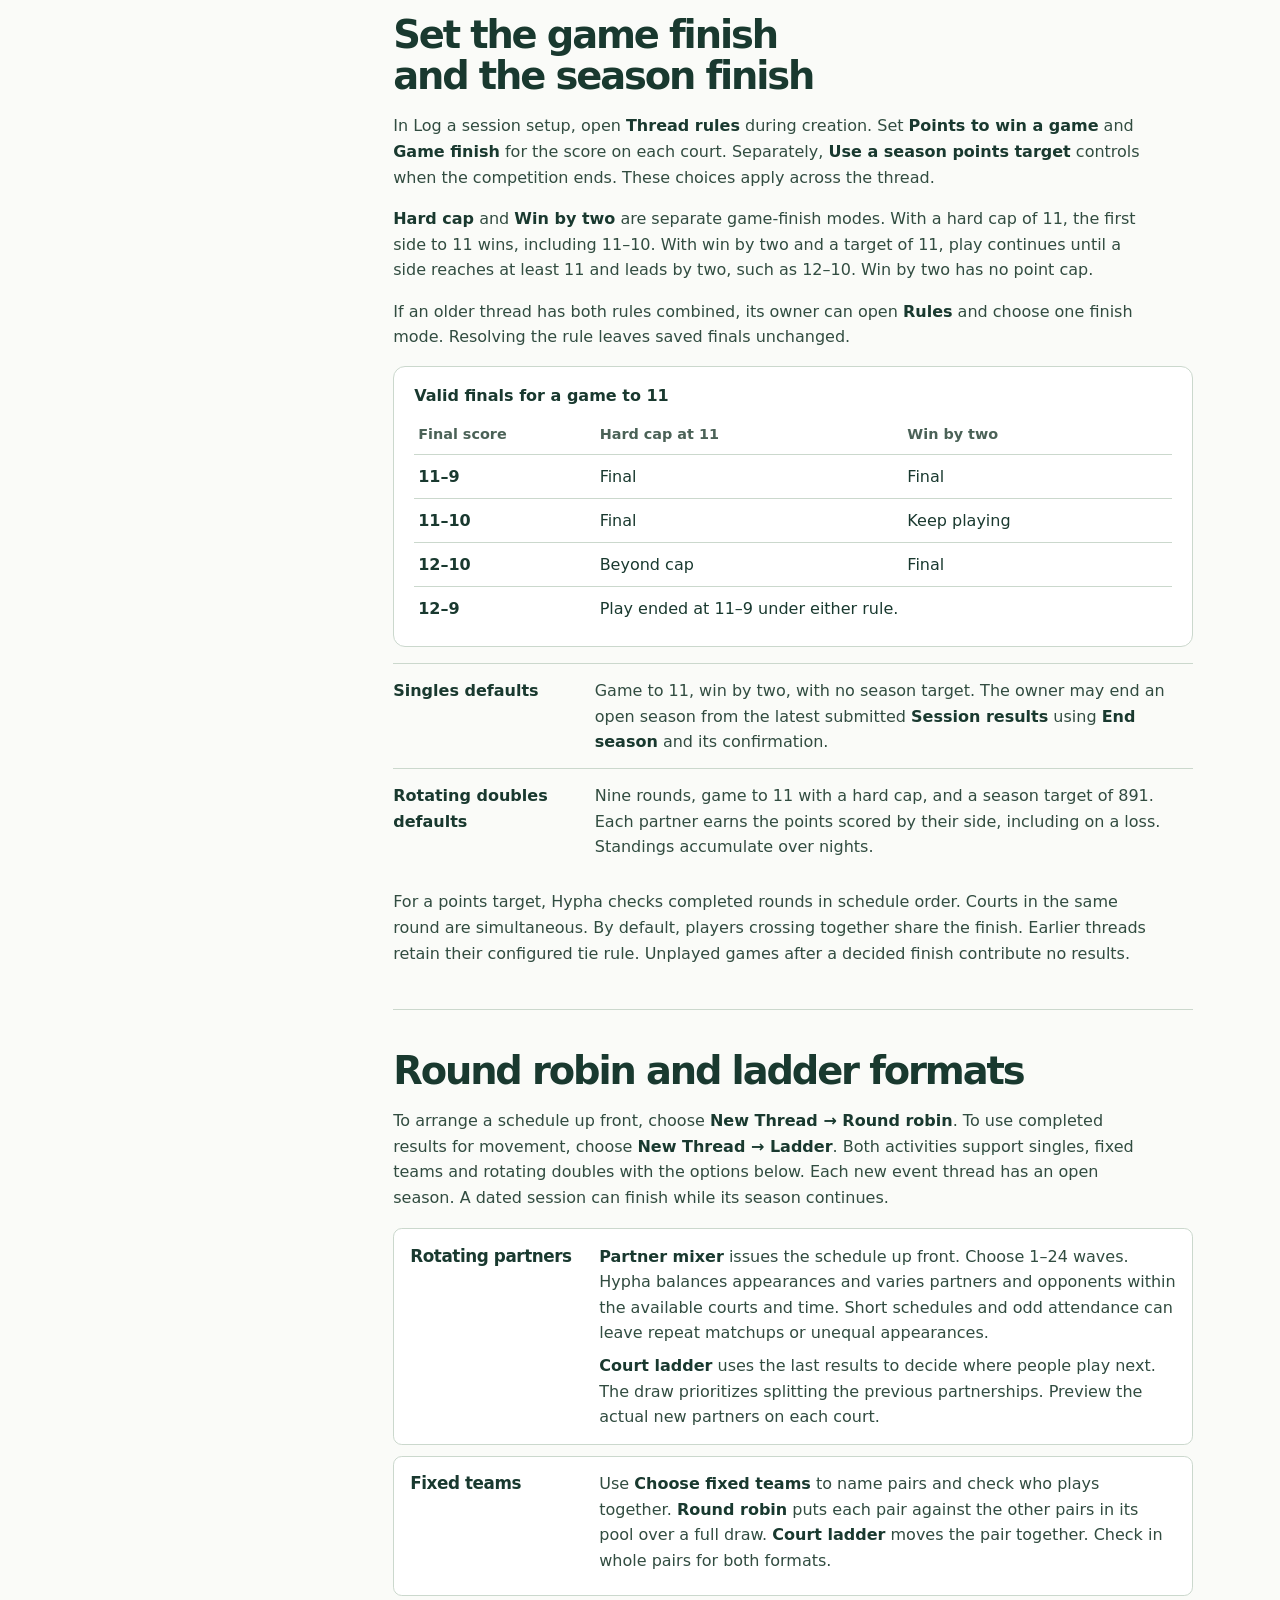
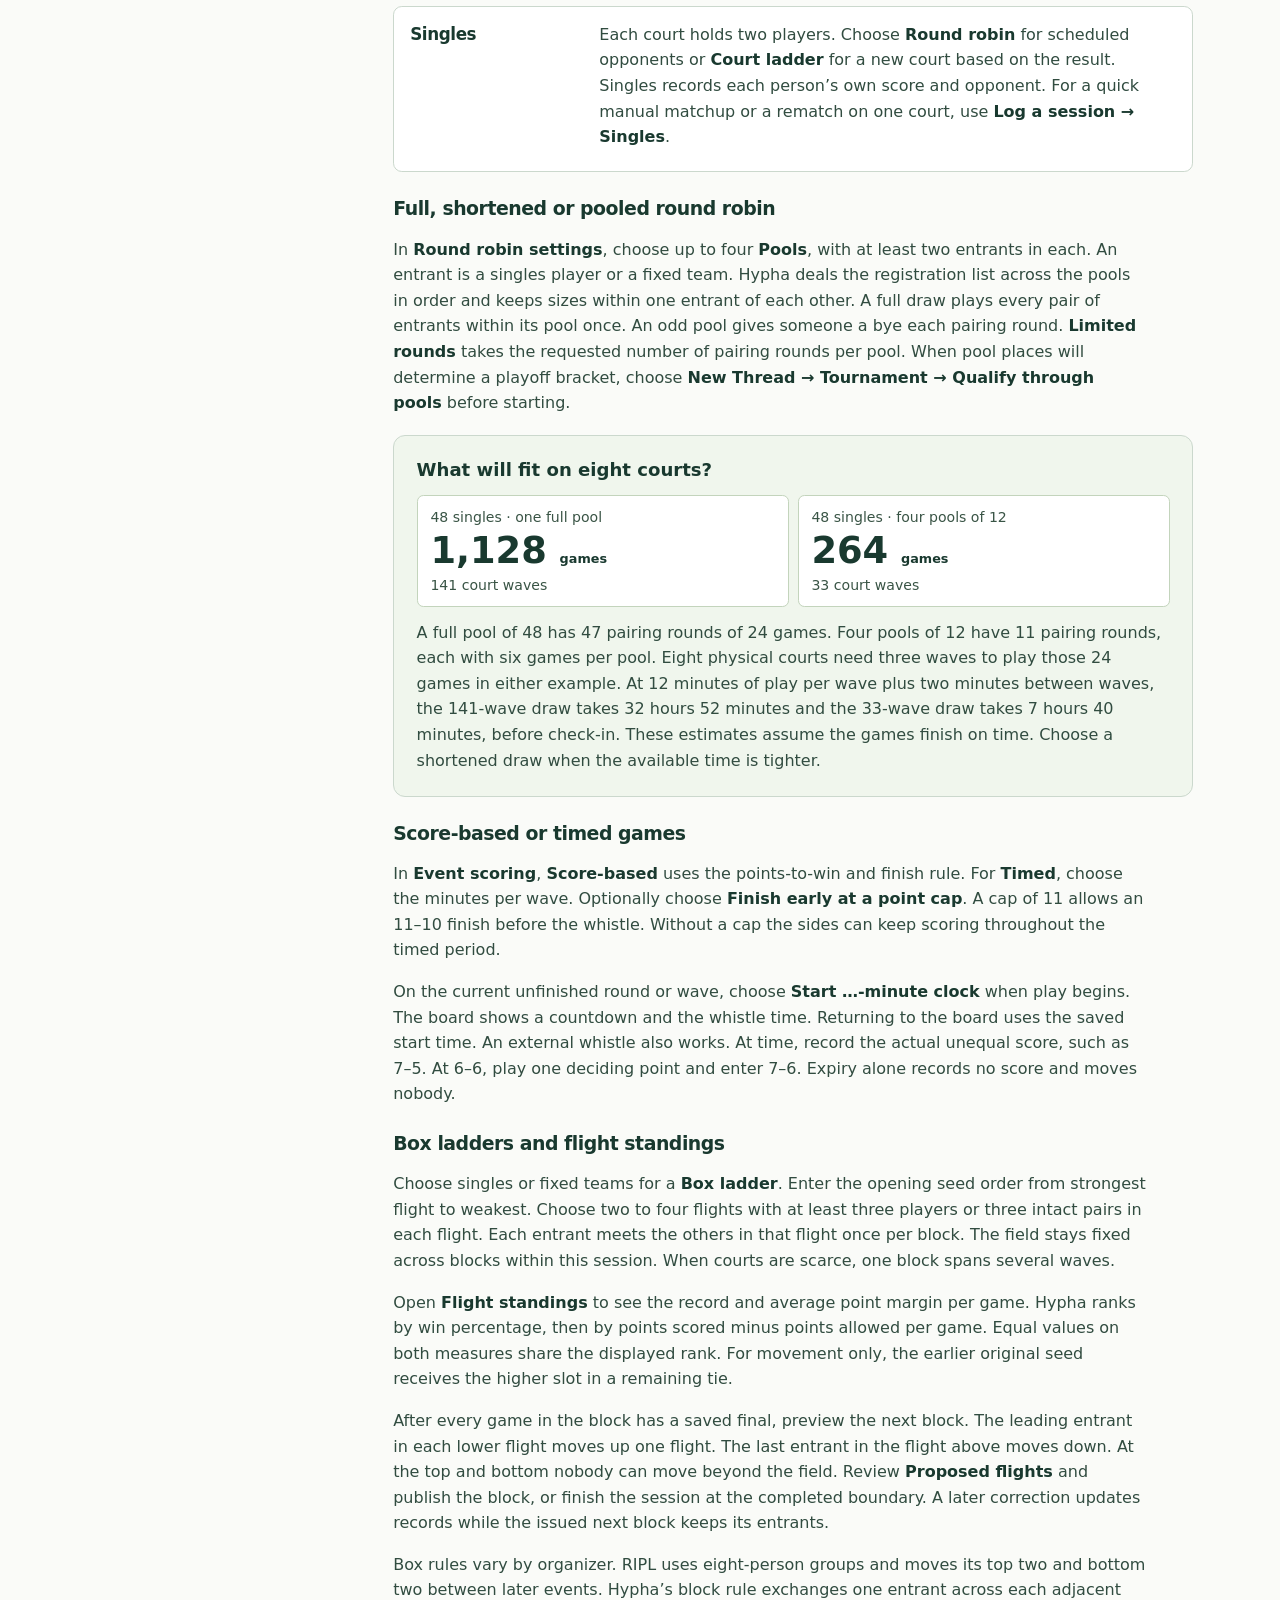
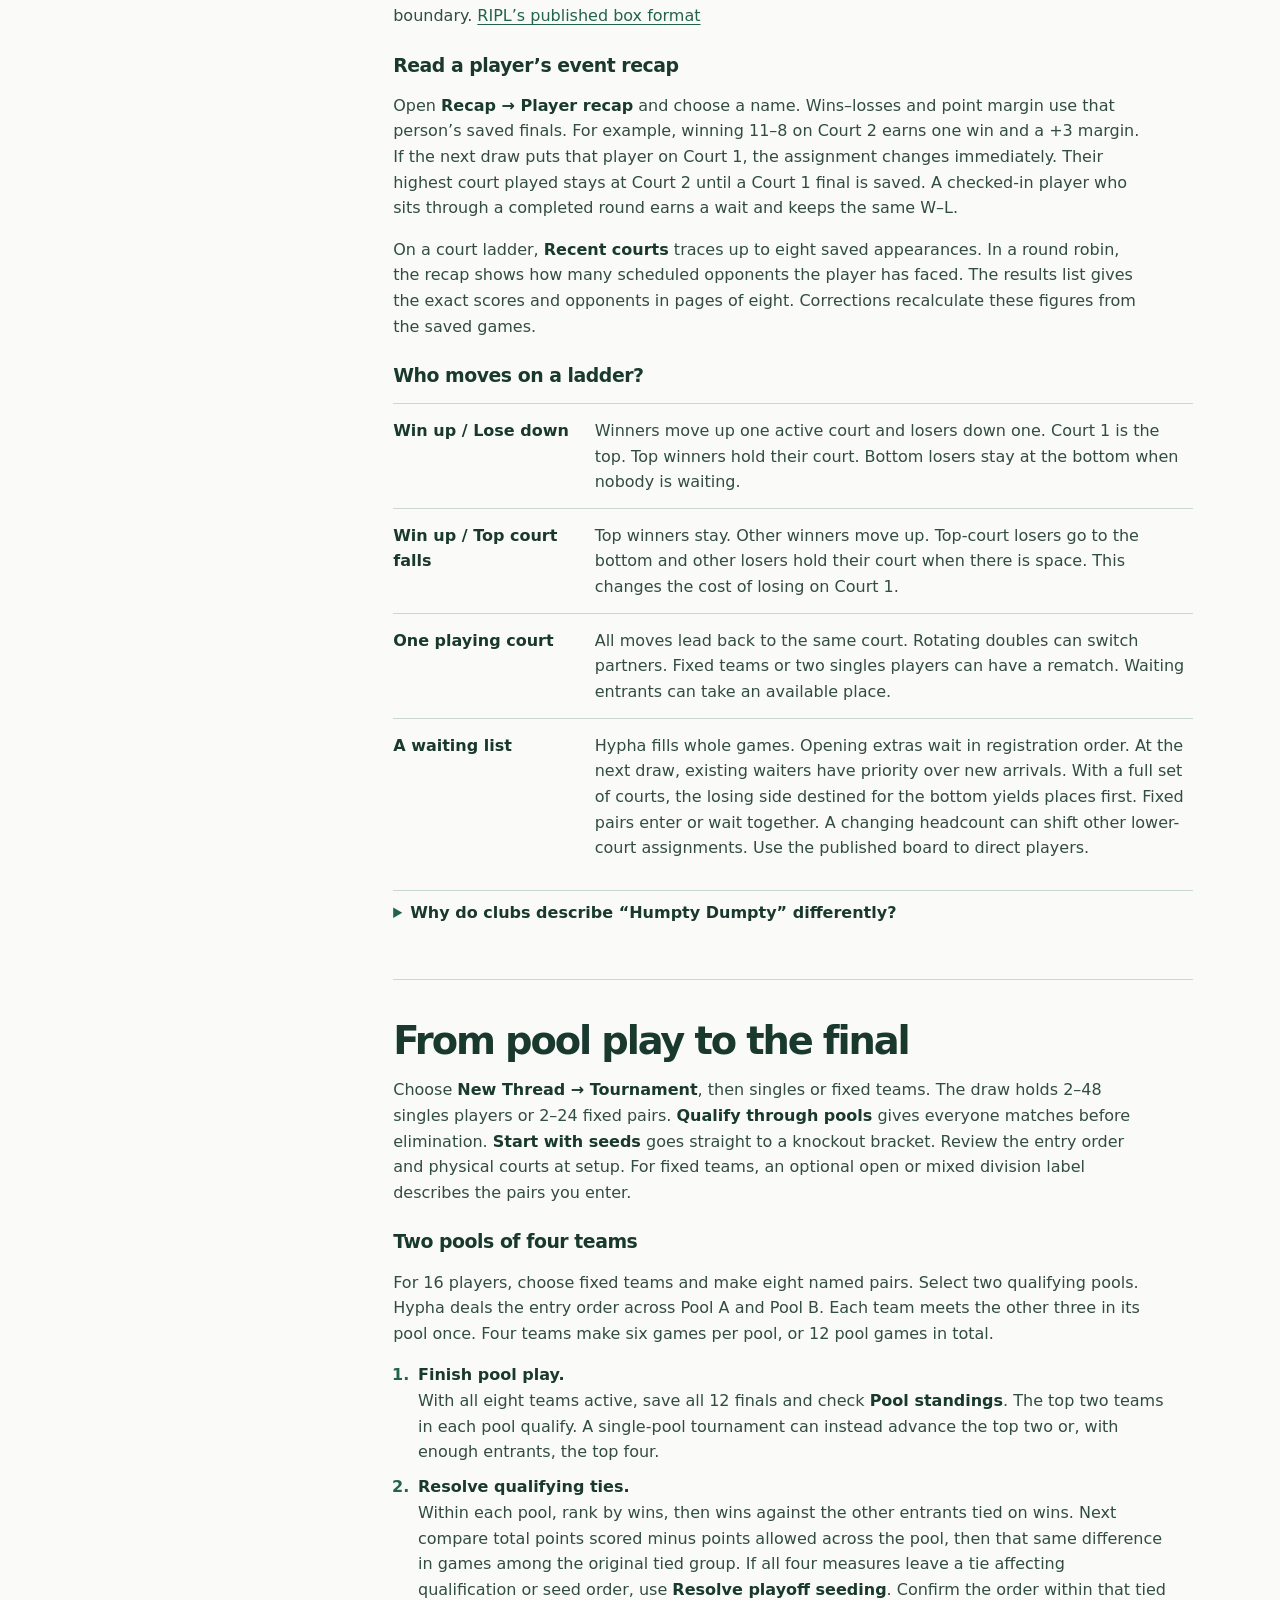
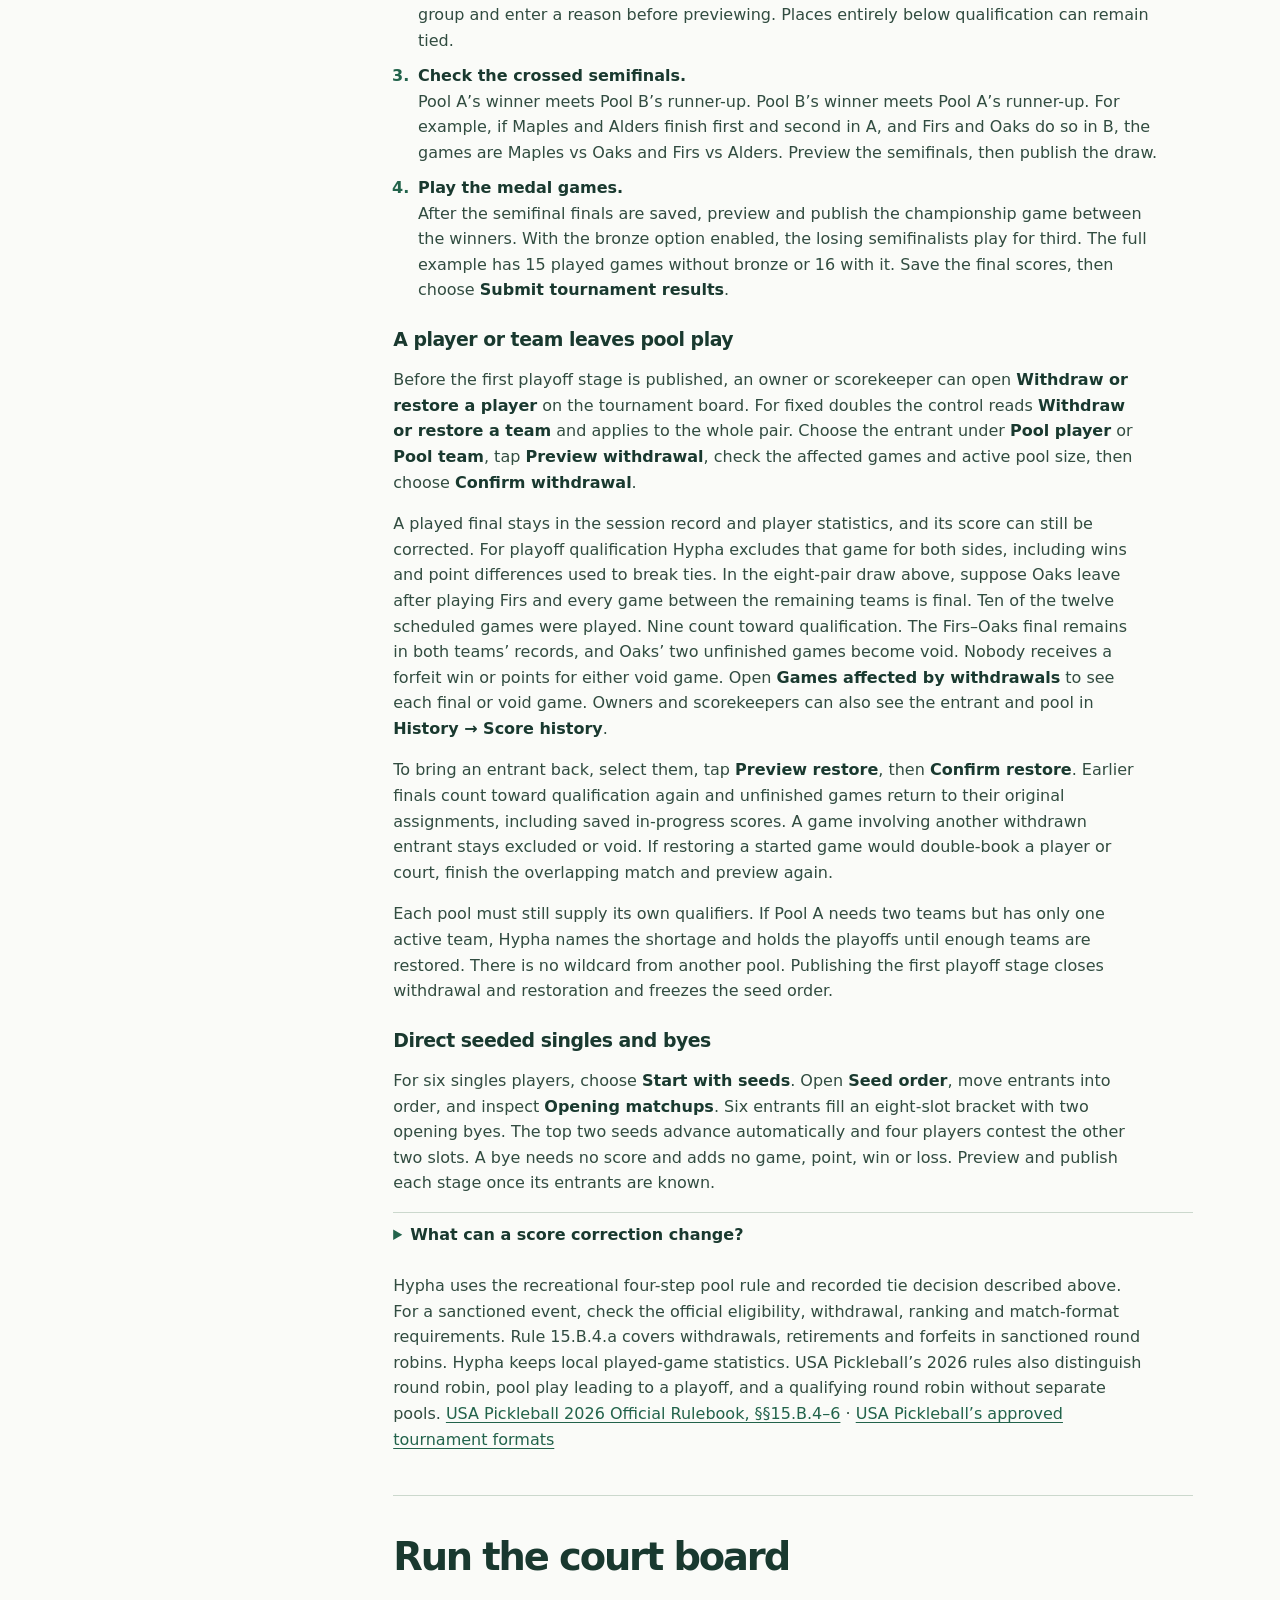
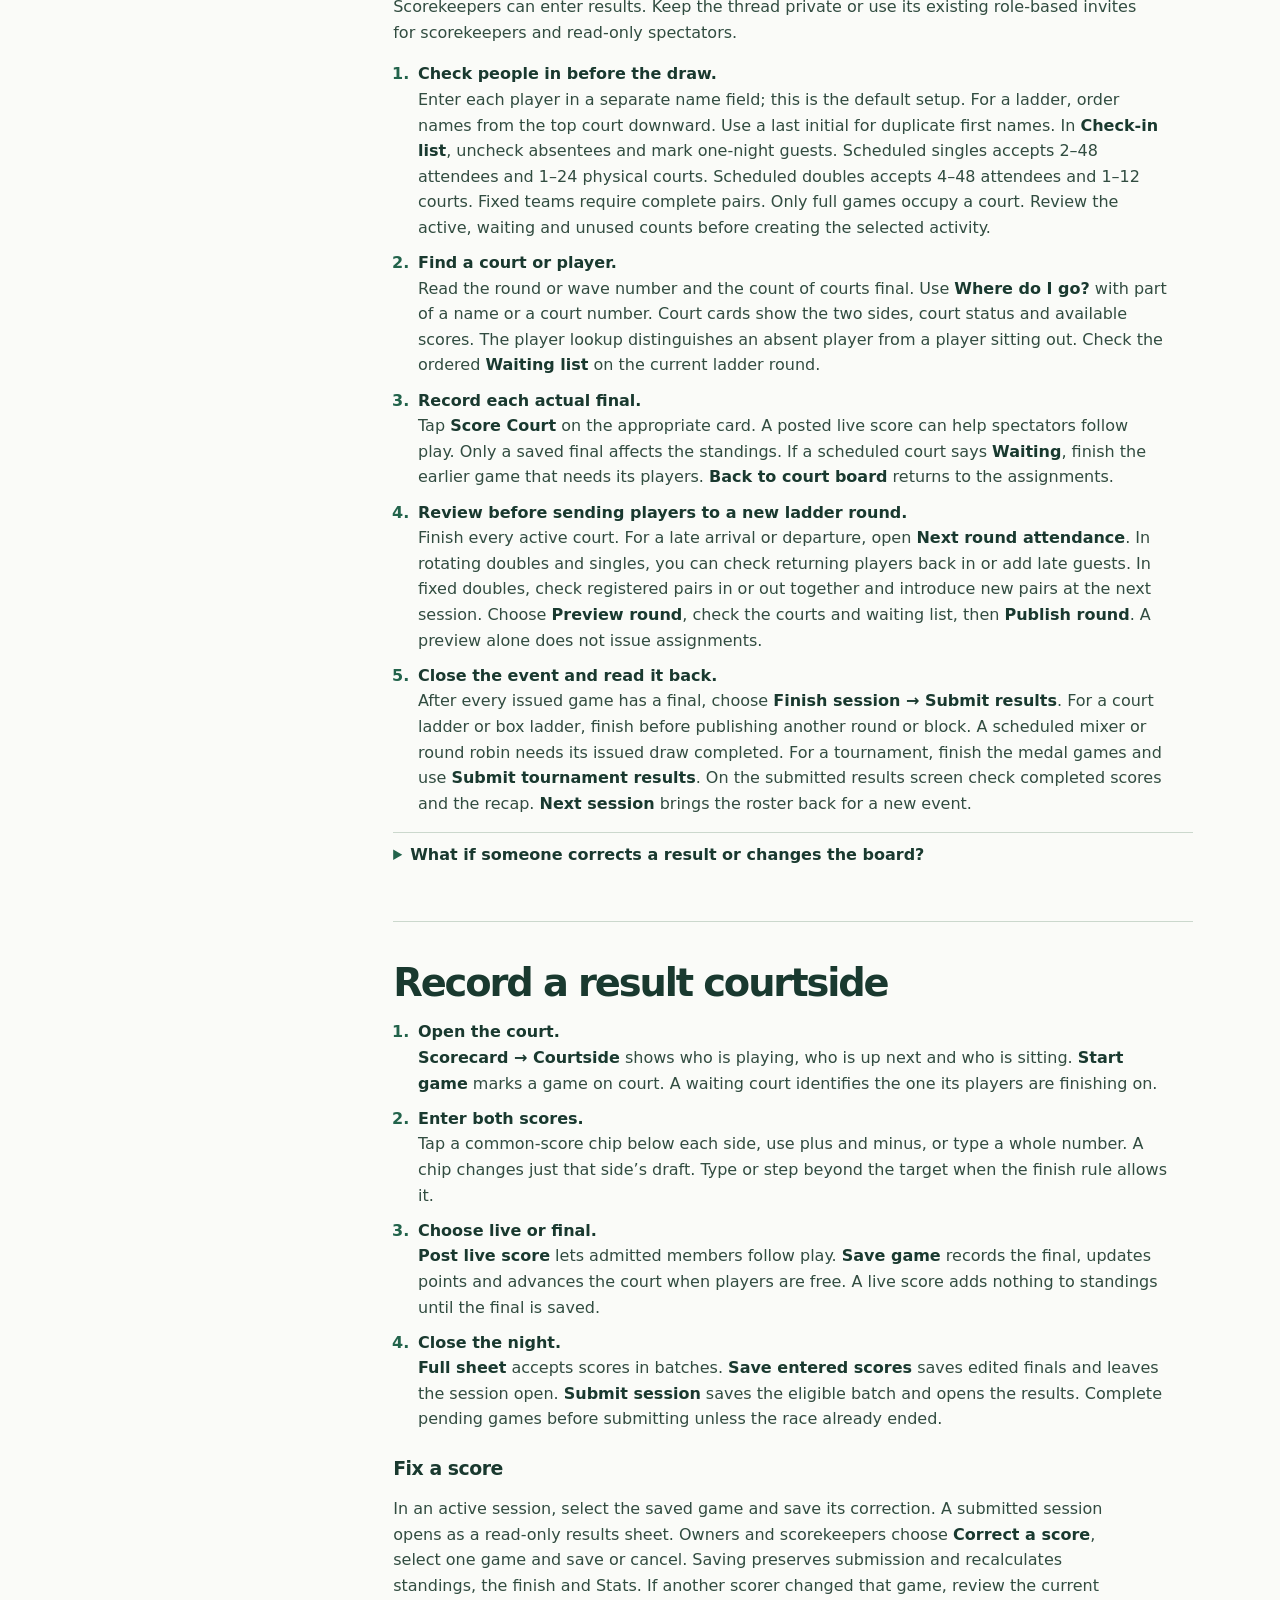
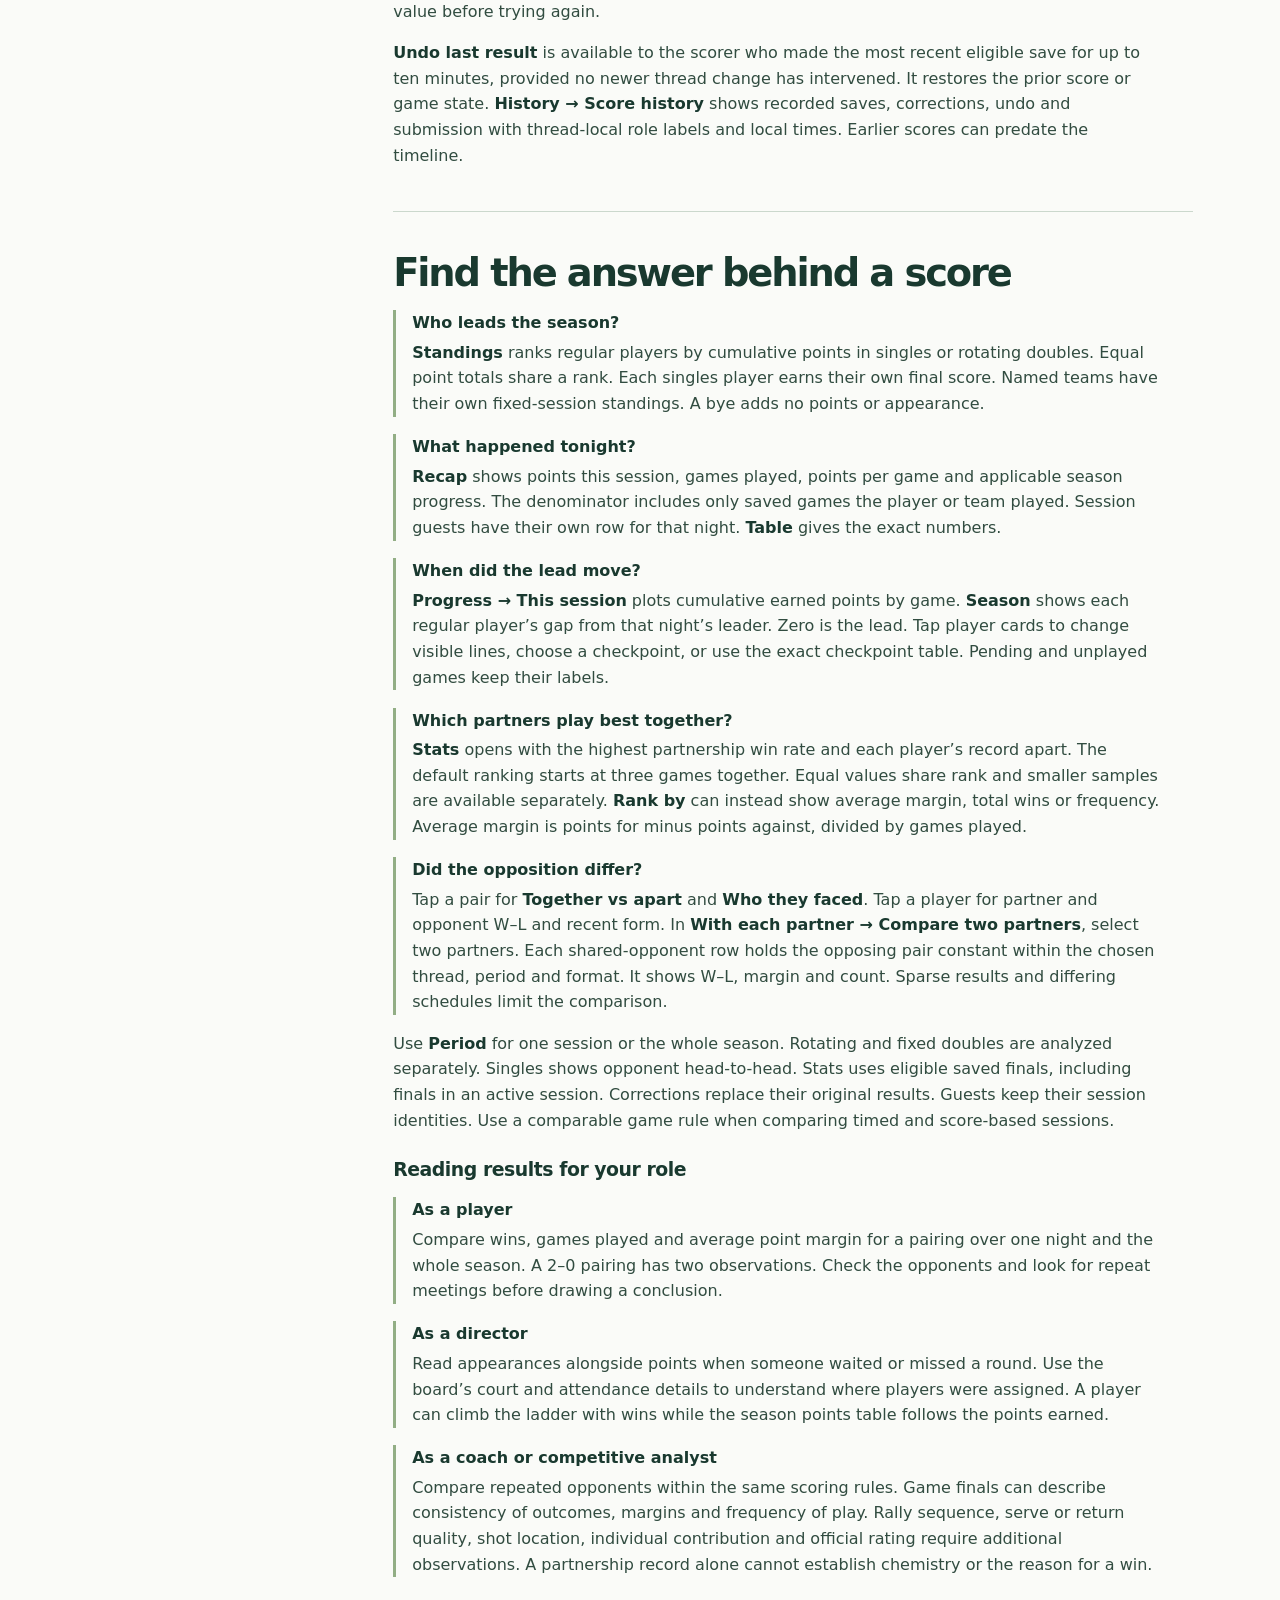
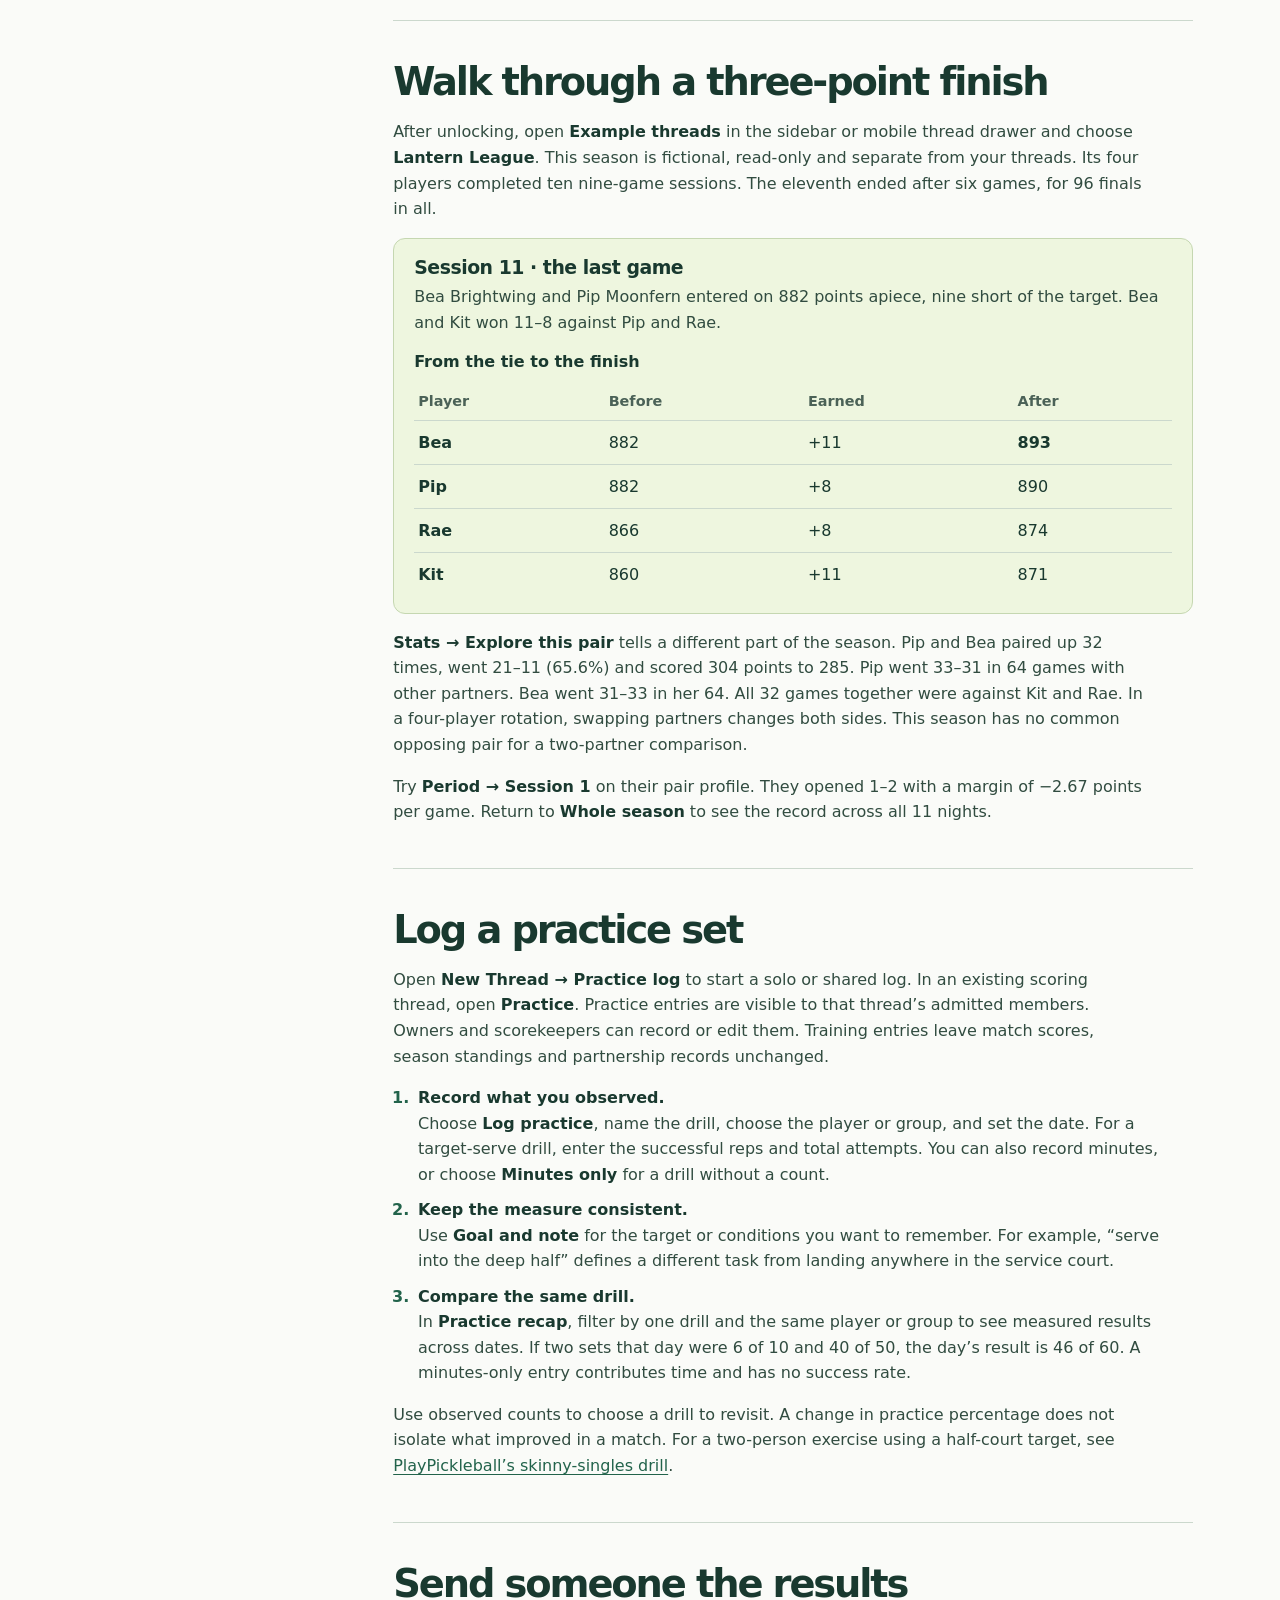
==== commit 73cf0c73: "Update player guide for live Hypha v22 Describe Log a session, game/session/season examples, player " ====
--- a/docs/index.html
+++ b/docs/index.html
@@ -17,8 +17,8 @@
 <main>
 <div class="cover"><div class="wide hero">
   <div class="hero-copy"><p class="eyebrow">Player guide</p><h1>Choose how you want to play.</h1><p>Score a match, plan a round robin or tournament, follow a ladder, or keep a practice log.</p>
-    <div class="cover-links"><a href="#activities">Choose an activity</a><a href="#four-friends">Try quick play</a></div>
-    <p class="release-note" id="release-status">This guide covers live Hypha v20, including pool withdrawals and returns before the playoffs.</p>
+    <div class="cover-links"><a href="#activities">Choose an activity</a><a href="#four-friends">Log a session</a></div>
+    <p class="release-note" id="release-status">This guide covers live Hypha v22, including Log a session, separate game-finish modes and Example threads.</p>
   </div>
   <figure class="match">
     <figcaption><span>The Lantern League</span><span>Fictional season</span></figcaption>
@@ -32,9 +32,9 @@
 <div class="wide guide-layout">
 <nav class="contents" aria-label="Guide contents"><h2>In this guide</h2><ul>
 <li><a href="#activities">Choose an activity</a></li>
-<li><a href="#four-friends">Quick play example</a></li>
+<li><a href="#four-friends">Session example</a></li>
 <li><a href="#access">Access &amp; invites</a></li>
-<li><a href="#setup">Quick play setup</a></li>
+<li><a href="#setup">Session setup</a></li>
 <li><a href="#rules">Game &amp; season rules</a></li>
 <li><a href="#club-formats">Round robin &amp; ladder</a></li>
 <li><a href="#tournament">Tournament playoffs</a></li>
@@ -51,16 +51,21 @@
 <div id="guide" class="chapters" tabindex="-1">
 <section class="chapter" id="activities" aria-labelledby="activities-heading"><h2 id="activities-heading">Choose an activity</h2>
 <p>Open <b>New Thread</b> and choose what you want to play. Each activity keeps its own thread, rules and membership. You can use the same thread for another visit.</p>
-<dl class="rows"><div><dt>Quick play</dt><dd>Score singles or doubles, choose game and season rules, and record each result at courtside.</dd></div>
+<dl class="rows"><div><dt>Log a session</dt><dd>Record singles or doubles results for one outing, then return to the same thread next time. Choose game and season rules and save each result at courtside.</dd></div>
 <div><dt>Round robin</dt><dd>Choose scheduled opponents in singles or fixed doubles, or use a rotating-partner mixer. A published court sheet lets people find their wave before earlier results arrive.</dd></div>
 <div><dt>Ladder</dt><dd>Use each round’s winners to move people between courts, or complete a block of games within a flight before movement. Preview the next assignments, then publish them.</dd></div>
 <div><dt>Tournament</dt><dd>Start with a seeded elimination bracket or use pool games to qualify entrants for playoffs. Review the actual bracket before announcing the next games.</dd></div>
 <div><dt>Practice log</dt><dd>Record minutes or successful repetitions for a drill. You can start solo and keep practice separate from competitions.</dd></div></dl>
+<h3>Game, session and season</h3>
+<p>A <b>game</b> is one singles or doubles matchup with a final score. A <b>session</b> holds the games from one dated outing and can contain just one game. A <b>season</b> brings together the sessions in the same thread.</p>
+<ul><li><strong>One-game outing.</strong> Choose <b>New Thread → Log a session → Singles</b>, enter two players, save their 11–7 final and submit the session. That is one game in one session.</li>
+<li><strong>Several outings.</strong> Return to the same thread next week and choose <b>Next session</b>. If you play two more games, the season now contains three games across two dated sessions. Use <b>Recap</b> for one outing and <b>Standings</b> for the accumulated season points.</li></ul>
+<p>To explore before starting, open <b>Example threads</b> in the sidebar or mobile thread drawer. The examples are fictional and read-only: the 48-player <b>Firefly Mixer</b> and <b>Skybridge Ladder</b>, plus tournament, practice and season examples.</p>
 </section>
 <section class="chapter" id="four-friends" aria-labelledby="four-heading">
-<h2 id="four-heading">Quick play example</h2>
-<p>Start with <b>New Thread → Quick play</b> for singles or doubles. This example uses four players on one court to show a full doubles rotation.</p>
-<ol class="steps"><li><strong>Set up a doubles rotation.</strong> Unlock Hypha, open <b>New Thread → Quick play</b> and choose doubles. Name the group, set the date and enter four names. Leave <b>Available courts</b> at one. For a short night, open <b>Thread rules</b> and choose three rounds.</li>
+<h2 id="four-heading">Session example</h2>
+<p>Start with <b>New Thread → Log a session</b> for singles or doubles. This example uses four players on one court to show a full doubles rotation.</p>
+<ol class="steps"><li><strong>Set up a doubles rotation.</strong> Unlock Hypha, open <b>New Thread → Log a session</b> and choose doubles. Name the group, set the date and enter four names. Leave <b>Available courts</b> at one. For a short night, open <b>Thread rules</b> and choose three rounds.</li>
 <li><strong>Check the three matchups.</strong> In a full four-player cycle, each person partners each other person once and faces each of them twice. More rounds repeat this cycle with a fresh opportunity to score.</li>
 <li><strong>Save the first result.</strong> Suppose Fern and Moss beat Wren and Lark 11–7 in their assigned game. Enter 11 for Fern and Moss, 7 for Wren and Lark, then tap <b>Save game</b>. Both winners earn 11 points and both opponents earn 7. One final counts as one game played for each person.</li>
 <li><strong>Keep the thread for next week.</strong> Score the remaining games, then submit the session. Open <b>Recap</b> for tonight’s totals or <b>Next session</b> when you play again. Choose <b>Stats</b> to explore partnerships once you have several results.</li></ol>
@@ -80,8 +85,8 @@
 <dl class="rows"><div><dt>iPhone or iPad</dt><dd>In Safari, open <b>Share</b> from the toolbar or page menu. Choose <b>Add to Home Screen</b>, turn on <b>Open as Web App</b> if shown, and tap <b>Add</b>.</dd></div><div><dt>Android</dt><dd>In Chrome’s three-dot menu, choose <b>Install and create shortcut</b> or <b>Add to Home screen</b>. Choose <b>Install</b> when offered.</dd></div></dl>
 <p><a href="https://support.apple.com/guide/iphone/open-as-web-app-iphea86e5236/ios">Apple’s Home Screen guidance</a> · <a href="https://support.google.com/chrome/answer/9658361?co=GENIE.Platform%3DAndroid&amp;hl=en">Chrome’s web app guidance</a></p>
 </section>
-<section class="chapter" id="setup" aria-labelledby="setup-heading"><h2 id="setup-heading">Set up quick play</h2>
-<p>In <b>New Thread → Quick play</b>, name the thread, choose the date and enter distinct player labels. Use a distinguishing initial for two people with the same first name. In doubles, setup starts with four labeled fields. <b>Add Players</b> adds up to two at a time. Extra rows can be removed individually or left blank.</p>
+<section class="chapter" id="setup" aria-labelledby="setup-heading"><h2 id="setup-heading">Set up a session</h2>
+<p>In <b>New Thread → Log a session</b>, name the thread and choose the date. Player setup uses one name field per player by default. Enter a distinct label in each field; use a distinguishing initial for two people with the same first name. In doubles, setup starts with four labeled fields. <b>Add Players</b> adds up to two at a time. Extra rows can be removed individually or left blank.</p>
 <div class="formats"><article><h3>Singles</h3><p>2–16 players, one court. With two, the first matchup is ready. With more, choose <b>First player</b> and <b>Opponent</b>. Save the game, then <b>Add rematch</b> or select the next two and <b>Add game</b>. Submit after one game for a one-off, or continue the thread on another date.</p></article>
 <article><h3>Rotating partners</h3><p>4–16 players. Hypha generates doubles matchups, balances appearances and varies partners and opponents. A four-player rotation cycles through all three partnerships. A complete five-player cycle seats each player once. A longer or shorter session uses the rounds selected in <b>Thread rules</b>.</p></article>
 <article><h3>Fixed teams</h3><p>Assign everyone to a named pair. Each pair plays the other pairs once. Four teams on two courts play three rounds. An odd team count produces a team bye. With fewer courts, matches run in waves. Team session standings stay separate from the individual season race.</p></article></div>
@@ -89,7 +94,9 @@
 <h3>Same group, another night</h3><p>After submitting, choose <b>Next session</b>. For doubles, check who is present, add one-night guests and confirm the courts. To handle a late arrival or departure, use <b>Change attendance → Preview changes</b>. Review the matchups before applying. Started and scored games stay in place. Fewer than four eligible players pauses future doubles play. Fixed-team attendance changes use whole pairs. For singles, confirm the attending names and choose the opening matchup for the new night.</p>
 </section>
 <section class="chapter" id="rules" aria-labelledby="rules-heading"><h2 id="rules-heading">Set the game finish and the season finish</h2>
-<p>In Quick play setup, open <b>Thread rules</b> during creation. Set <b>Points to win a game</b> and <b>Game finish</b> for the score on each court. Separately, <b>Use a season points target</b> controls when the competition ends. These choices apply across the thread.</p>
+<p>In Log a session setup, open <b>Thread rules</b> during creation. Set <b>Points to win a game</b> and <b>Game finish</b> for the score on each court. Separately, <b>Use a season points target</b> controls when the competition ends. These choices apply across the thread.</p>
+<p><b>Hard cap</b> and <b>Win by two</b> are separate game-finish modes. With a hard cap of 11, the first side to 11 wins, including 11–10. With win by two and a target of 11, play continues until a side reaches at least 11 and leads by two, such as 12–10. Win by two has no point cap.</p>
+<p>If an older thread has both rules combined, its owner can open <b>Rules</b> and choose one finish mode. Resolving the rule leaves saved finals unchanged.</p>
 <div class="table-wrap"><table><caption>Valid finals for a game to 11</caption><thead><tr><th scope="col">Final score</th><th scope="col">Hard cap at 11</th><th scope="col">Win by two</th></tr></thead><tbody><tr><th scope="row">11–9</th><td>Final</td><td>Final</td></tr><tr><th scope="row">11–10</th><td>Final</td><td>Keep playing</td></tr><tr><th scope="row">12–10</th><td>Beyond cap</td><td>Final</td></tr><tr><th scope="row">12–9</th><td colspan="2">Play ended at 11–9 under either rule.</td></tr></tbody></table></div>
 <dl class="rows"><div><dt>Singles defaults</dt><dd>Game to 11, win by two, with no season target. The owner may end an open season from the latest submitted <b>Session results</b> using <b>End season</b> and its confirmation.</dd></div><div><dt>Rotating doubles defaults</dt><dd>Nine rounds, game to 11 with a hard cap, and a season target of 891. Each partner earns the points scored by their side, including on a loss. Standings accumulate over nights.</dd></div></dl>
 <p>For a points target, Hypha checks completed rounds in schedule order. Courts in the same round are simultaneous. By default, players crossing together share the finish. Earlier threads retain their configured tie rule. Unplayed games after a decided finish contribute no results.</p>
@@ -100,7 +107,7 @@
 <div class="director-formats">
 <article><h3>Rotating partners</h3><p><b>Partner mixer</b> issues the schedule up front. Choose 1–24 waves. Hypha balances appearances and varies partners and opponents within the available courts and time. Short schedules and odd attendance can leave repeat matchups or unequal appearances.</p><p><b>Court ladder</b> uses the last results to decide where people play next. The draw prioritizes splitting the previous partnerships. Preview the actual new partners on each court.</p></article>
 <article><h3>Fixed teams</h3><p>Use <b>Choose fixed teams</b> to name pairs and check who plays together. <b>Round robin</b> puts each pair against the other pairs in its pool over a full draw. <b>Court ladder</b> moves the pair together. Check in whole pairs for both formats.</p></article>
-<article><h3>Singles</h3><p>Each court holds two players. Choose <b>Round robin</b> for scheduled opponents or <b>Court ladder</b> for a new court based on the result. Singles records each person’s own score and opponent. For a quick manual matchup or a rematch on one court, use <b>Quick play → Singles</b>.</p></article>
+<article><h3>Singles</h3><p>Each court holds two players. Choose <b>Round robin</b> for scheduled opponents or <b>Court ladder</b> for a new court based on the result. Singles records each person’s own score and opponent. For a quick manual matchup or a rematch on one court, use <b>Log a session → Singles</b>.</p></article>
 </div>
 <h3>Full, shortened or pooled round robin</h3>
 <p>In <b>Round robin settings</b>, choose up to four <b>Pools</b>, with at least two entrants in each. An entrant is a singles player or a fixed team. Hypha deals the registration list across the pools in order and keeps sizes within one entrant of each other. A full draw plays every pair of entrants within its pool once. An odd pool gives someone a bye each pairing round. <b>Limited rounds</b> takes the requested number of pairing rounds per pool. When pool places will determine a playoff bracket, choose <b>New Thread → Tournament → Qualify through pools</b> before starting.</p>
@@ -146,7 +153,7 @@
 <section class="chapter" id="club-board" aria-labelledby="board-heading">
 <h2 id="board-heading">Run the court board</h2>
 <p>Scorekeepers can enter results. Keep the thread private or use its existing role-based invites for scorekeepers and read-only spectators.</p>
-<ol class="steps"><li><strong>Check people in before the draw.</strong> Enter one name per line. For a ladder, order names from the top court downward. Use a last initial for duplicate first names. In <b>Check-in list</b>, uncheck absentees and mark one-night guests. Scheduled singles accepts 2–48 attendees and 1–24 physical courts. Scheduled doubles accepts 4–48 attendees and 1–12 courts. Fixed teams require complete pairs. Only full games occupy a court. Review the active, waiting and unused counts before creating the selected activity.</li>
+<ol class="steps"><li><strong>Check people in before the draw.</strong> Enter each player in a separate name field; this is the default setup. For a ladder, order names from the top court downward. Use a last initial for duplicate first names. In <b>Check-in list</b>, uncheck absentees and mark one-night guests. Scheduled singles accepts 2–48 attendees and 1–24 physical courts. Scheduled doubles accepts 4–48 attendees and 1–12 courts. Fixed teams require complete pairs. Only full games occupy a court. Review the active, waiting and unused counts before creating the selected activity.</li>
 <li><strong>Find a court or player.</strong> Read the round or wave number and the count of courts final. Use <b>Where do I go?</b> with part of a name or a court number. Court cards show the two sides, court status and available scores. The player lookup distinguishes an absent player from a player sitting out. Check the ordered <b>Waiting list</b> on the current ladder round.</li>
 <li><strong>Record each actual final.</strong> Tap <b>Score Court</b> on the appropriate card. A posted live score can help spectators follow play. Only a saved final affects the standings. If a scheduled court says <b>Waiting</b>, finish the earlier game that needs its players. <b>Back to court board</b> returns to the assignments.</li>
 <li><strong>Review before sending players to a new ladder round.</strong> Finish every active court. For a late arrival or departure, open <b>Next round attendance</b>. In rotating doubles and singles, you can check returning players back in or add late guests. In fixed doubles, check registered pairs in or out together and introduce new pairs at the next session. Choose <b>Preview round</b>, check the courts and waiting list, then <b>Publish round</b>. A preview alone does not issue assignments.</li>
@@ -176,7 +183,7 @@
 <div><dt>As a coach or competitive analyst</dt><dd>Compare repeated opponents within the same scoring rules. Game finals can describe consistency of outcomes, margins and frequency of play. Rally sequence, serve or return quality, shot location, individual contribution and official rating require additional observations. A partnership record alone cannot establish chemistry or the reason for a win.</dd></div></dl>
 </section>
 <section class="chapter" id="lantern" aria-labelledby="lantern-heading"><h2 id="lantern-heading">Walk through a three-point finish</h2>
-<p>After unlocking, choose <b>Example season</b> in the sidebar. The Lantern League is fictional, read-only and separate from your threads. Its four players completed ten nine-game sessions. The eleventh ended after six games, for 96 finals in all.</p>
+<p>After unlocking, open <b>Example threads</b> in the sidebar or mobile thread drawer and choose <b>Lantern League</b>. This season is fictional, read-only and separate from your threads. Its four players completed ten nine-game sessions. The eleventh ended after six games, for 96 finals in all.</p>
 <div class="example-card"><h3>Session 11 · the last game</h3><p>Bea Brightwing and Pip Moonfern entered on 882 points apiece, nine short of the target. Bea and Kit won 11–8 against Pip and Rae.</p>
 <table><caption>From the tie to the finish</caption><thead><tr><th scope="col">Player</th><th scope="col">Before</th><th scope="col">Earned</th><th scope="col">After</th></tr></thead><tbody><tr><th scope="row">Bea</th><td>882</td><td>+11</td><td><strong>893</strong></td></tr><tr><th scope="row">Pip</th><td>882</td><td>+8</td><td>890</td></tr><tr><th scope="row">Rae</th><td>866</td><td>+8</td><td>874</td></tr><tr><th scope="row">Kit</th><td>860</td><td>+11</td><td>871</td></tr></tbody></table></div>
 <p><b>Stats → Explore this pair</b> tells a different part of the season. Pip and Bea paired up 32 times, went 21–11 (65.6%) and scored 304 points to 285. Pip went 33–31 in 64 games with other partners. Bea went 31–33 in her 64. All 32 games together were against Kit and Rae. In a four-player rotation, swapping partners changes both sides. This season has no common opposing pair for a two-partner comparison.</p>
@@ -196,7 +203,7 @@
 <h2 id="terms-heading">Terms at the court</h2>
 <dl class="wordbook"><div><dt>Thread</dt><dd>A private group with its saved sessions, rules and roles. A new thread starts a separate history. Practice logs can also stand alone.</dd></div>
 <div><dt>Season</dt><dd>The competition across sessions in one thread. Some seasons finish at a points target. An open season can run until its owner ends it.</dd></div>
-<div><dt>Session</dt><dd>One dated night or visit. Submit the session to open its results. The next session can use the same thread.</dd></div>
+<div><dt>Session</dt><dd>One dated outing containing one or more games. Submit the session to open its results. The next session can use the same thread and continue its season.</dd></div>
 <div><dt>Event</dt><dd>A dated round robin, ladder or tournament with check-in, physical courts and a board of assignments.</dd></div>
 <div><dt>Round</dt><dd>One set of ladder matchups, or one pairing turn across the entrants in a round robin. A round robin with few courts may need several waves for one turn.</dd></div>
 <div><dt>Wave</dt><dd>A set of scheduled games that can share the available courts at the same time. Find its assignments by wave number on the board.</dd></div>
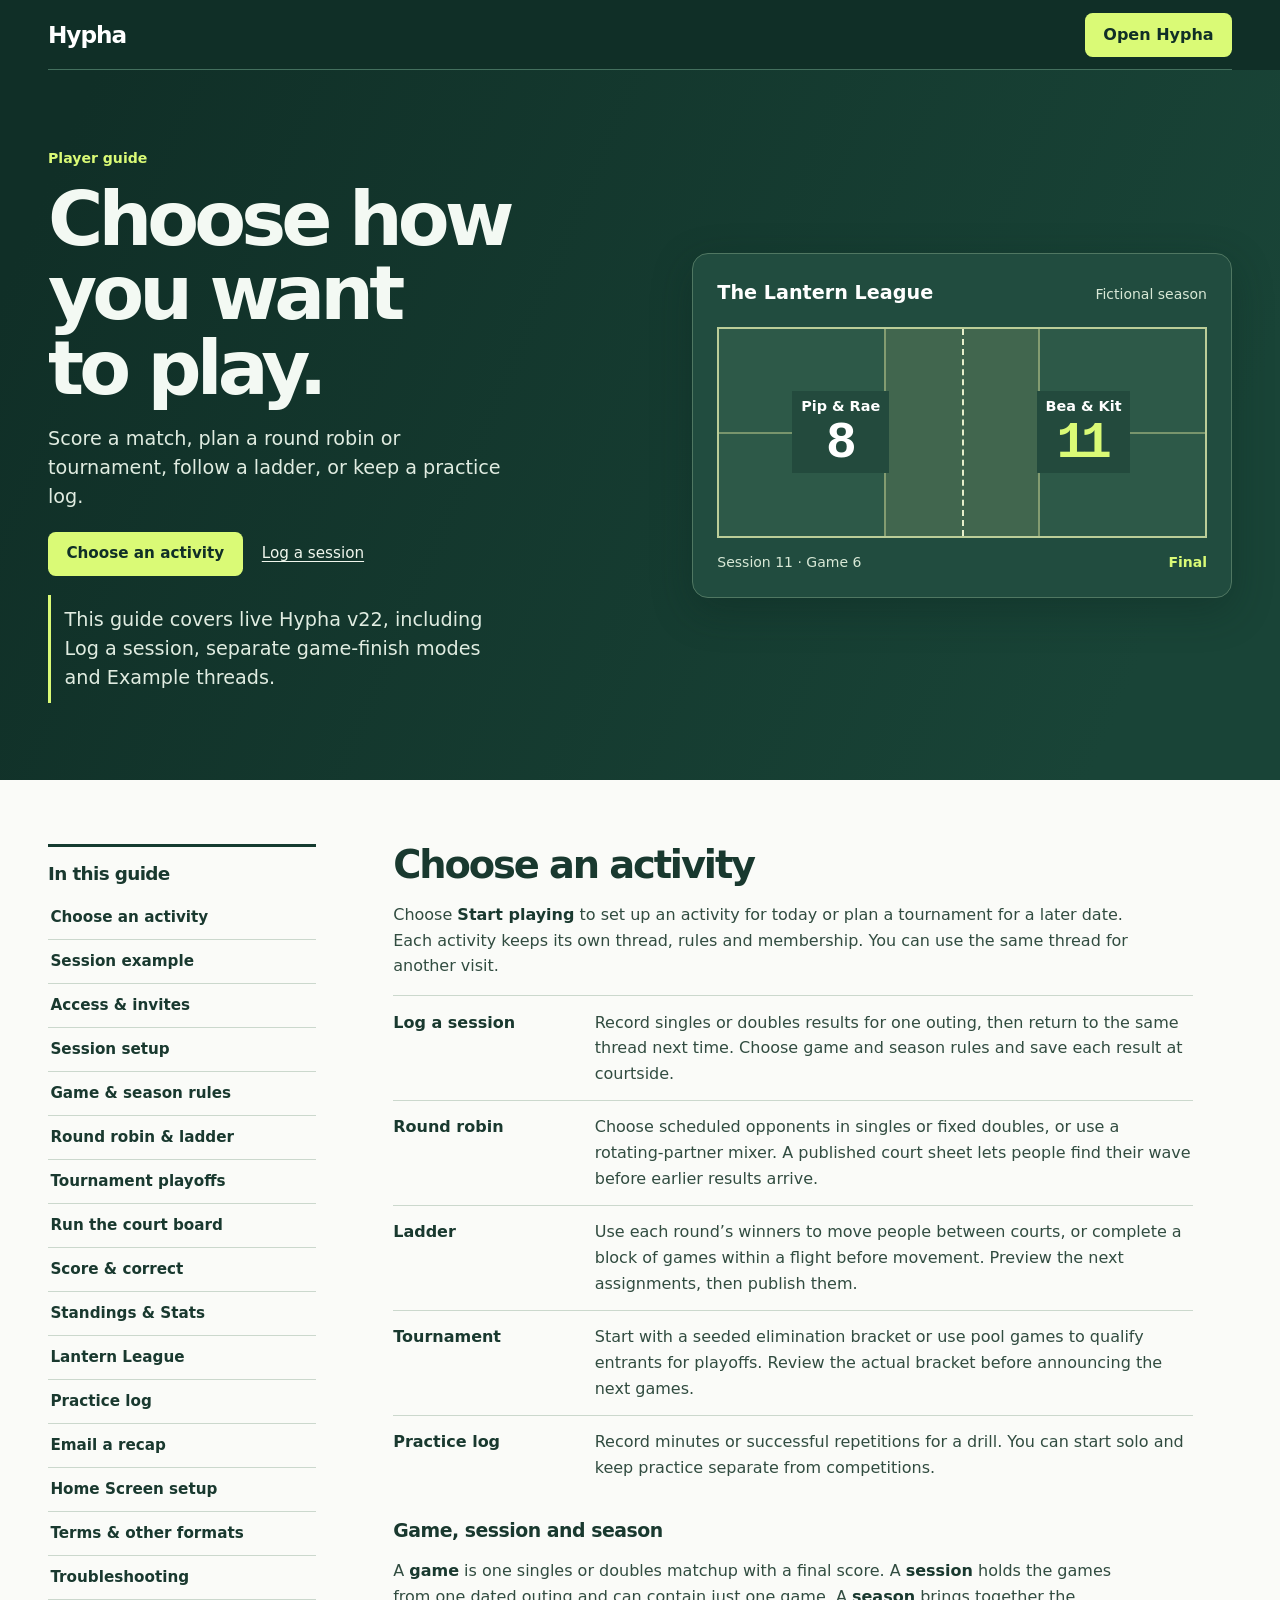
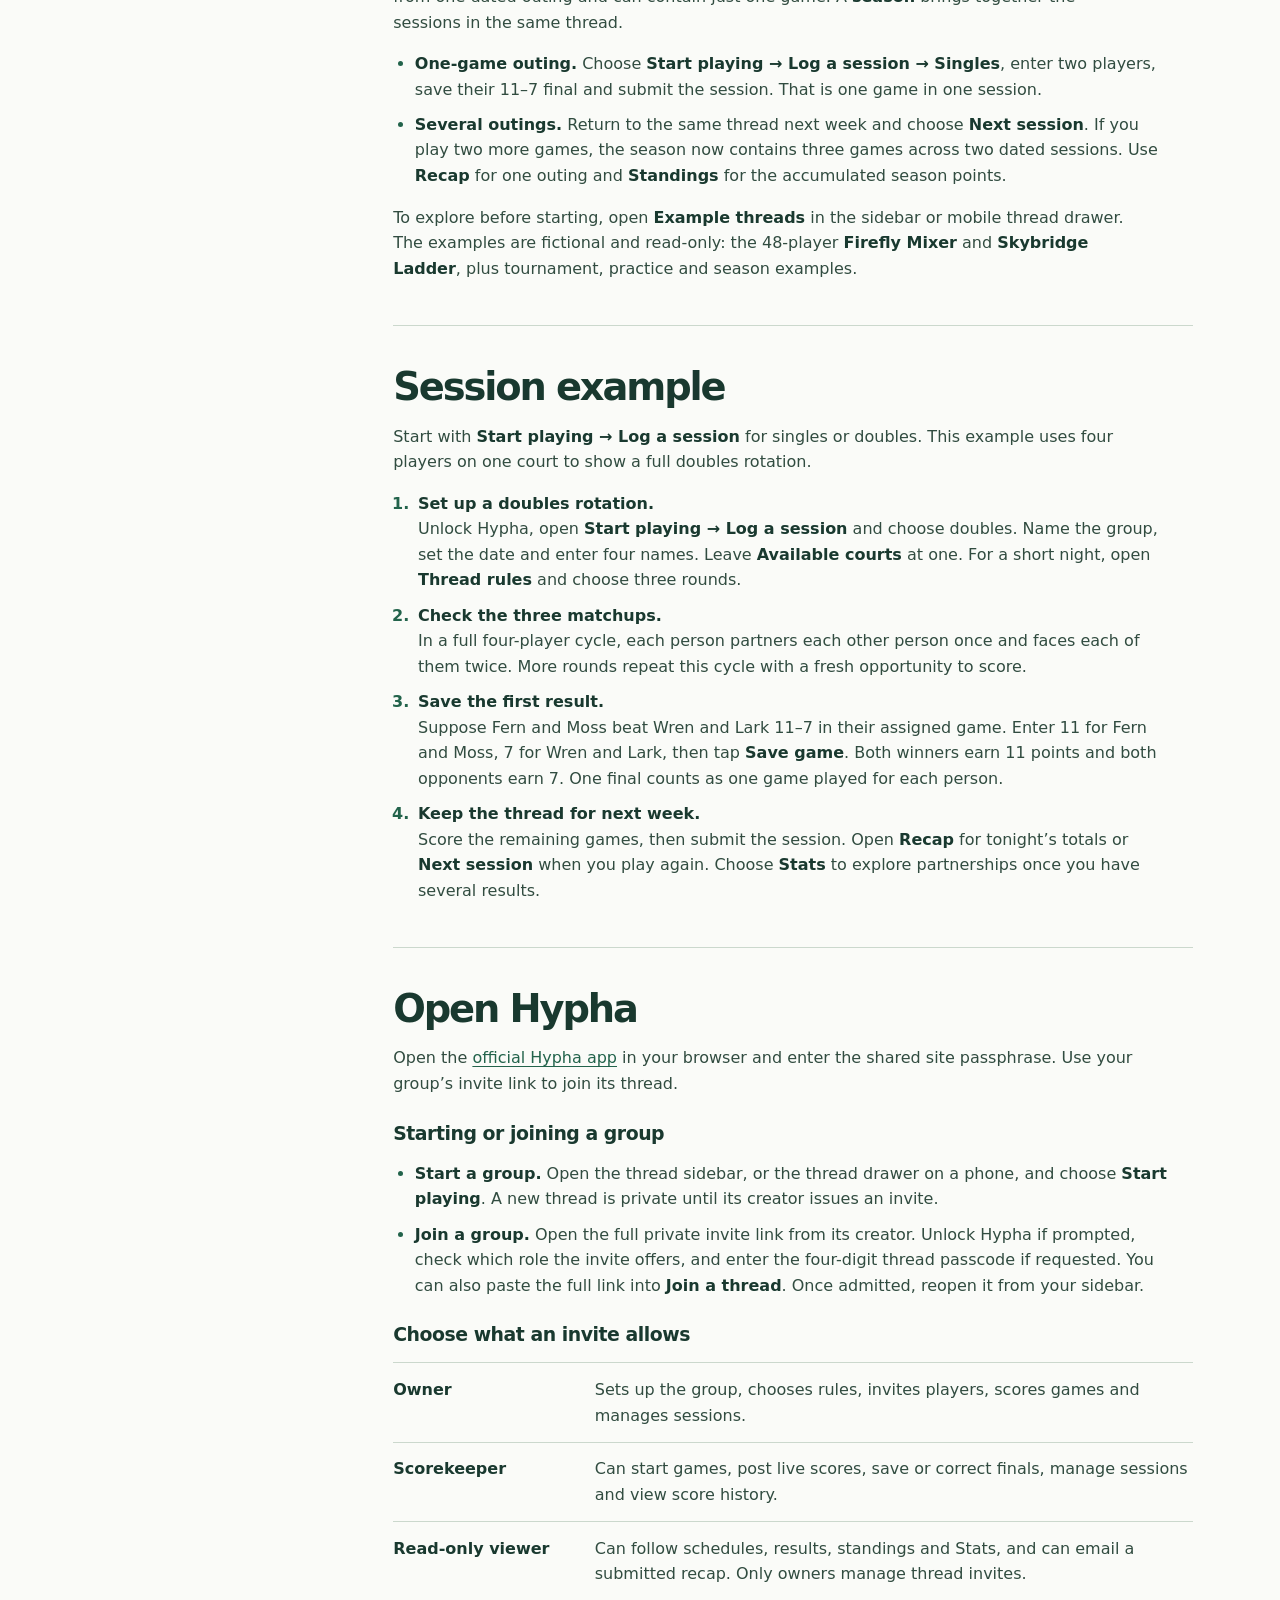
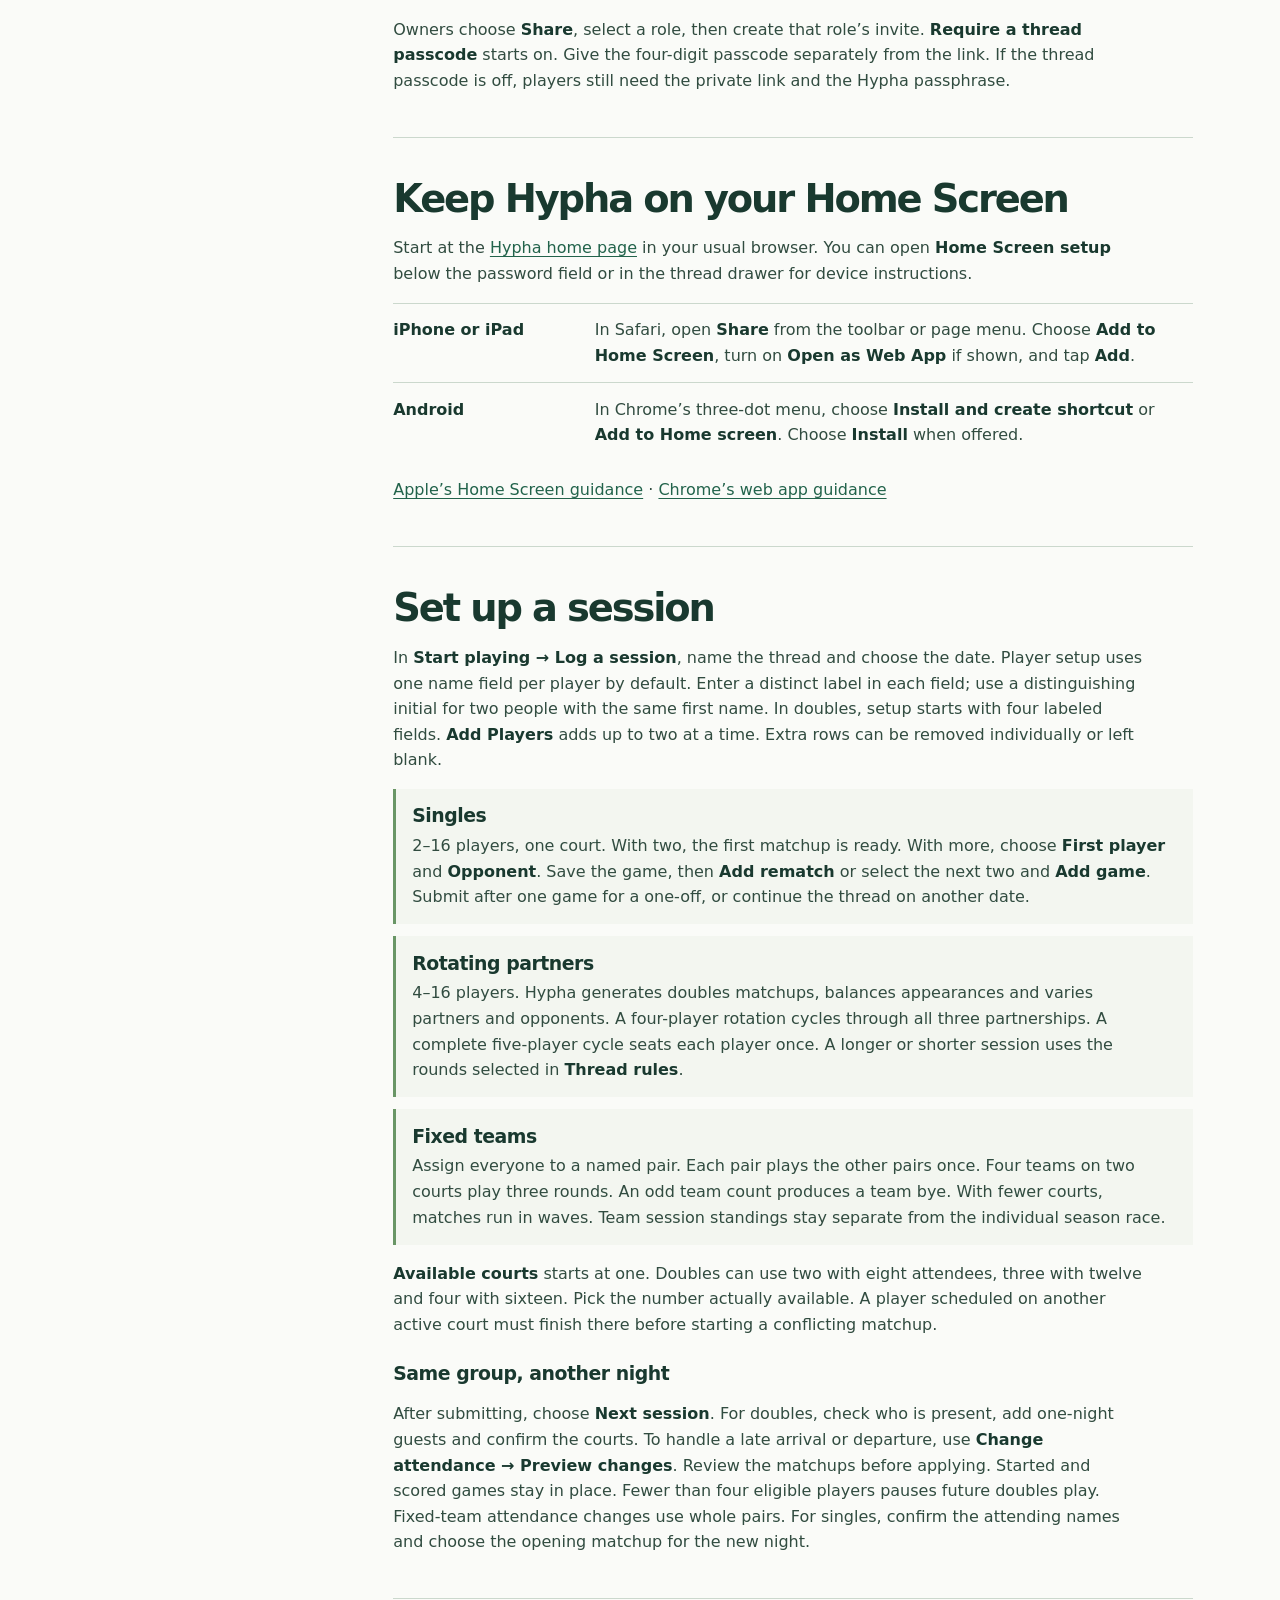
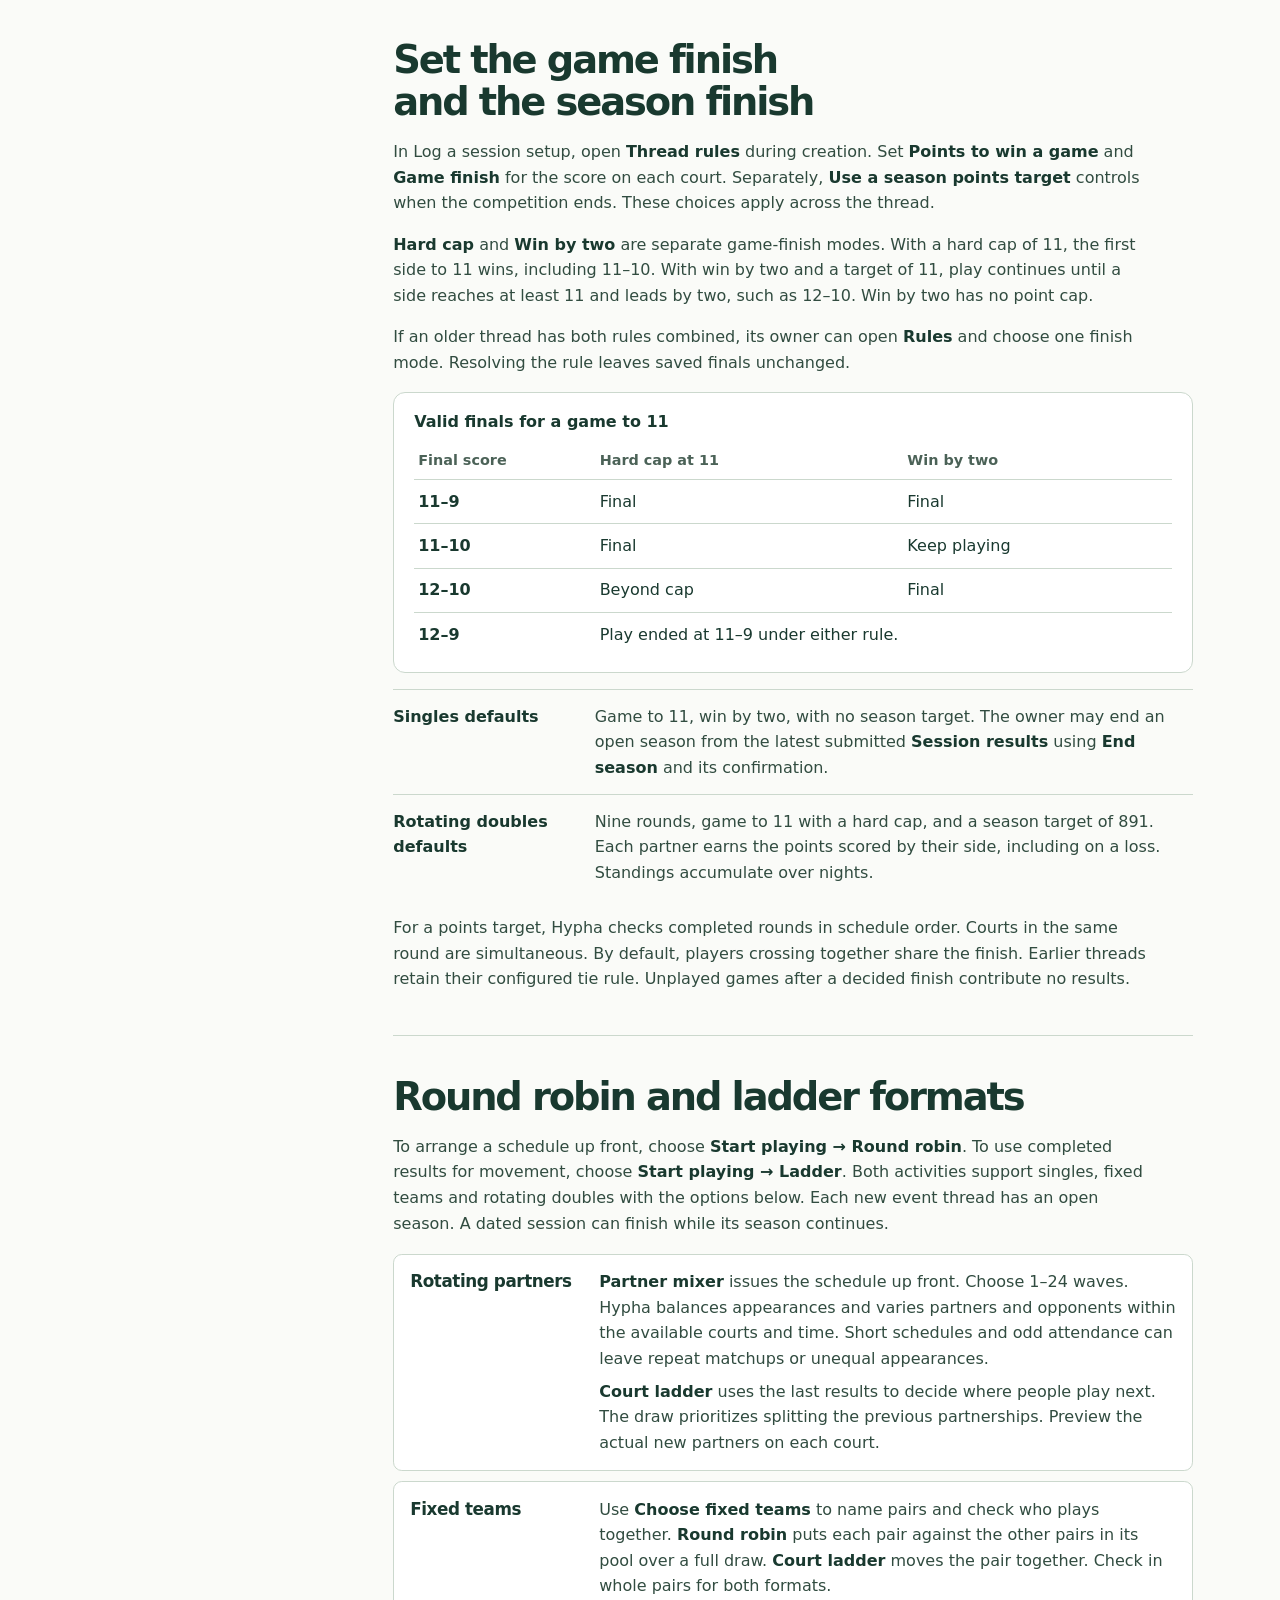
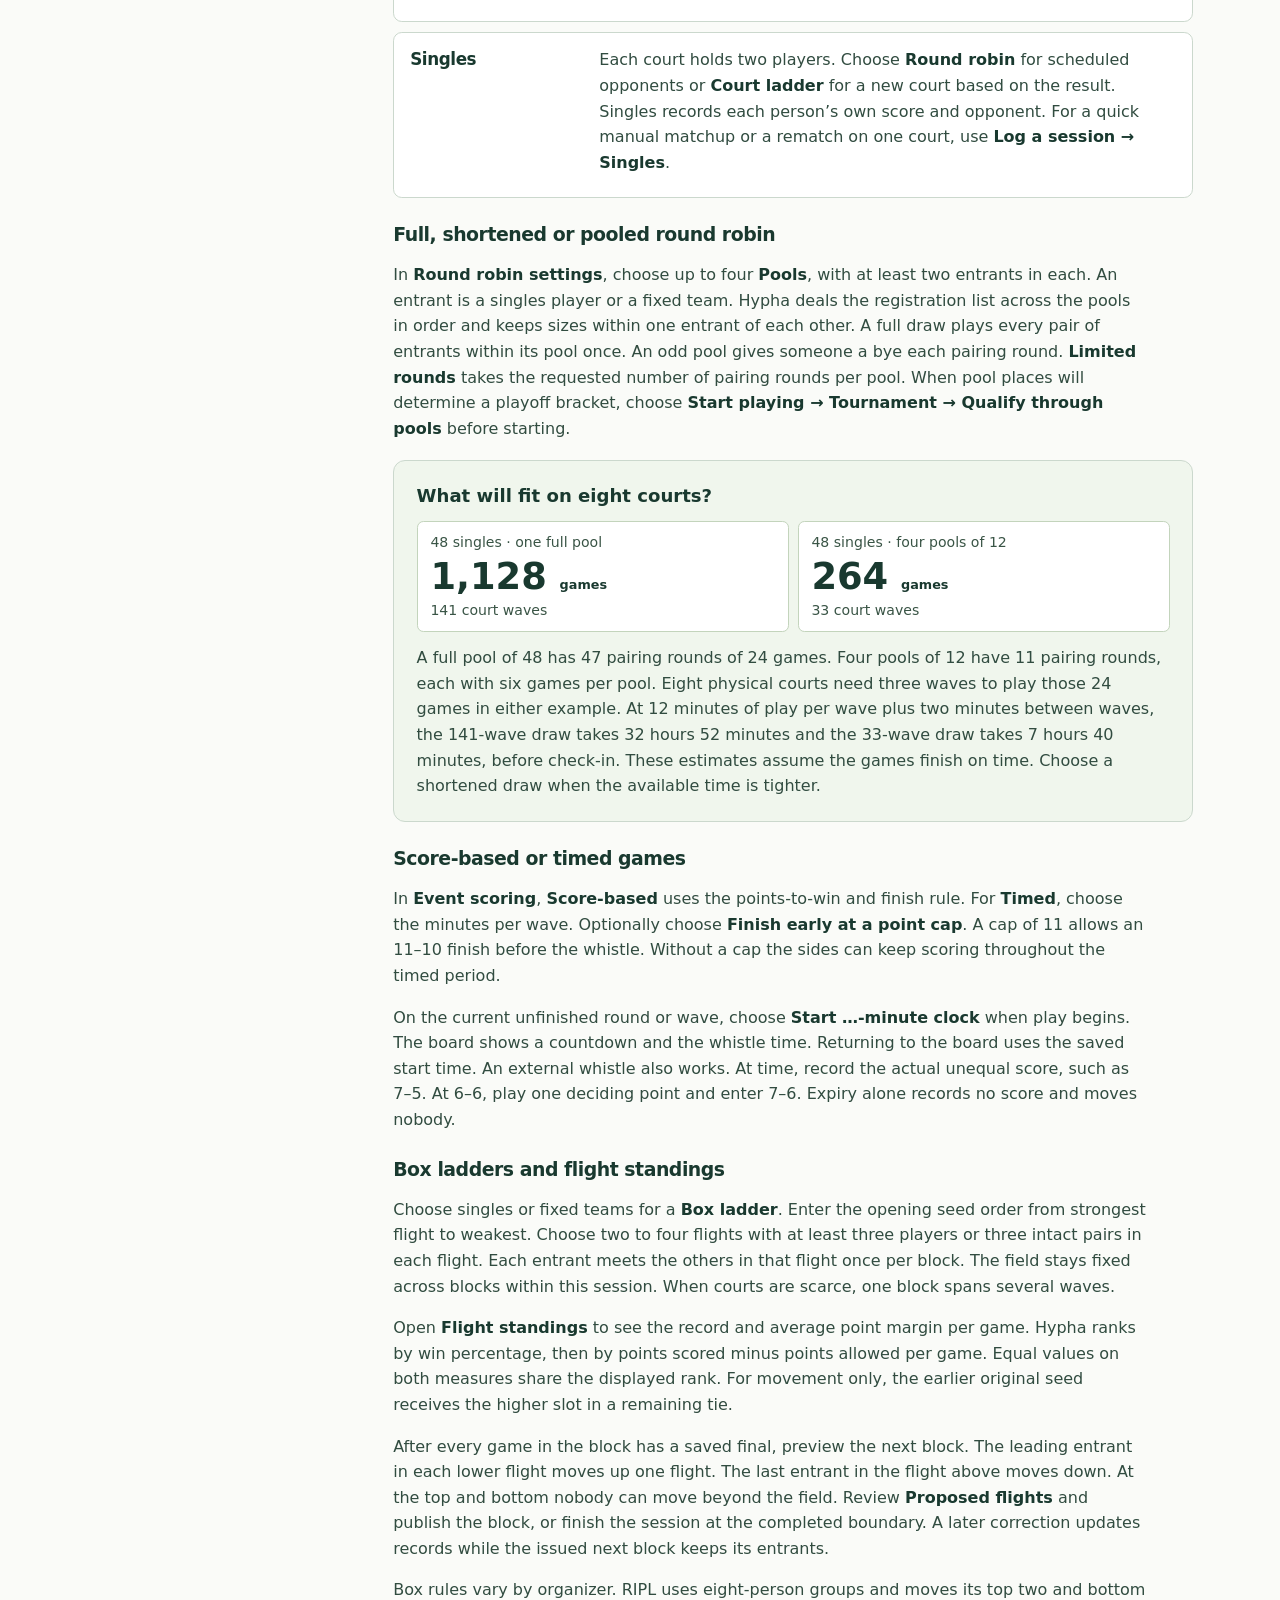
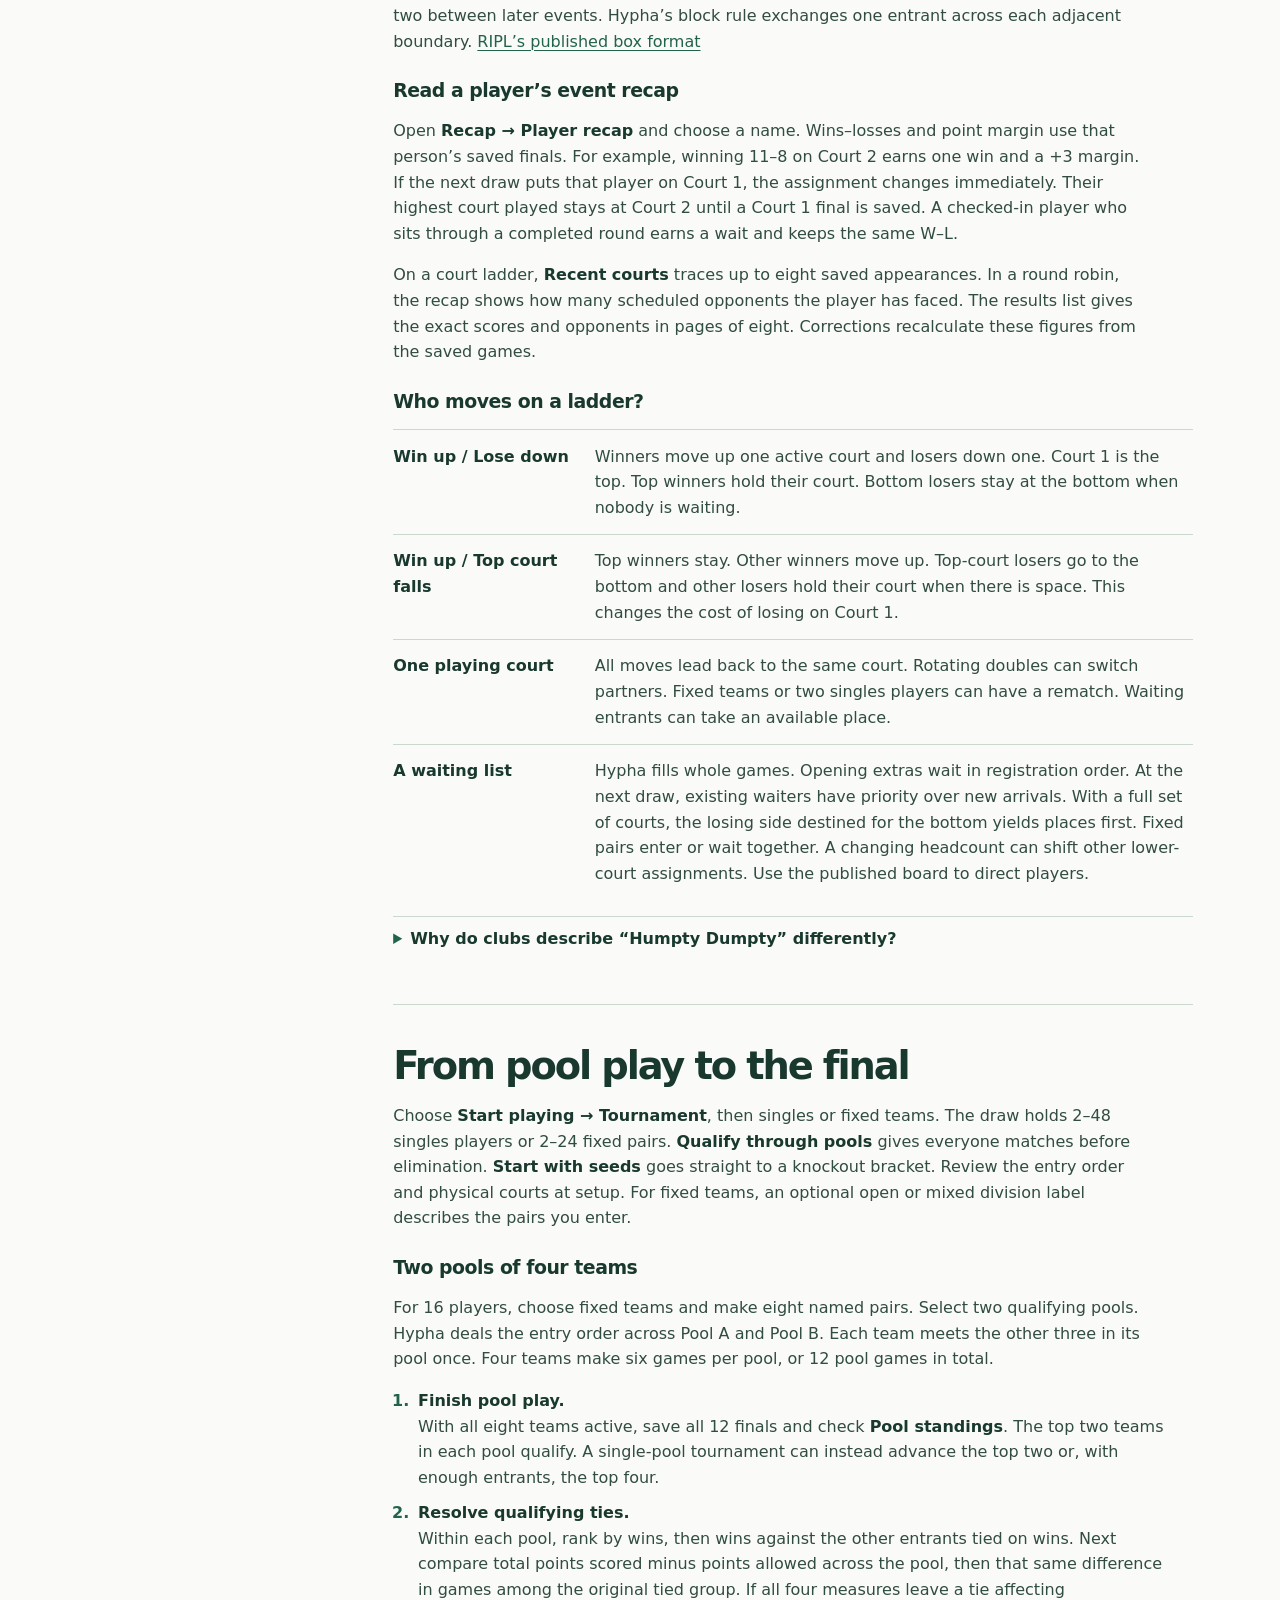
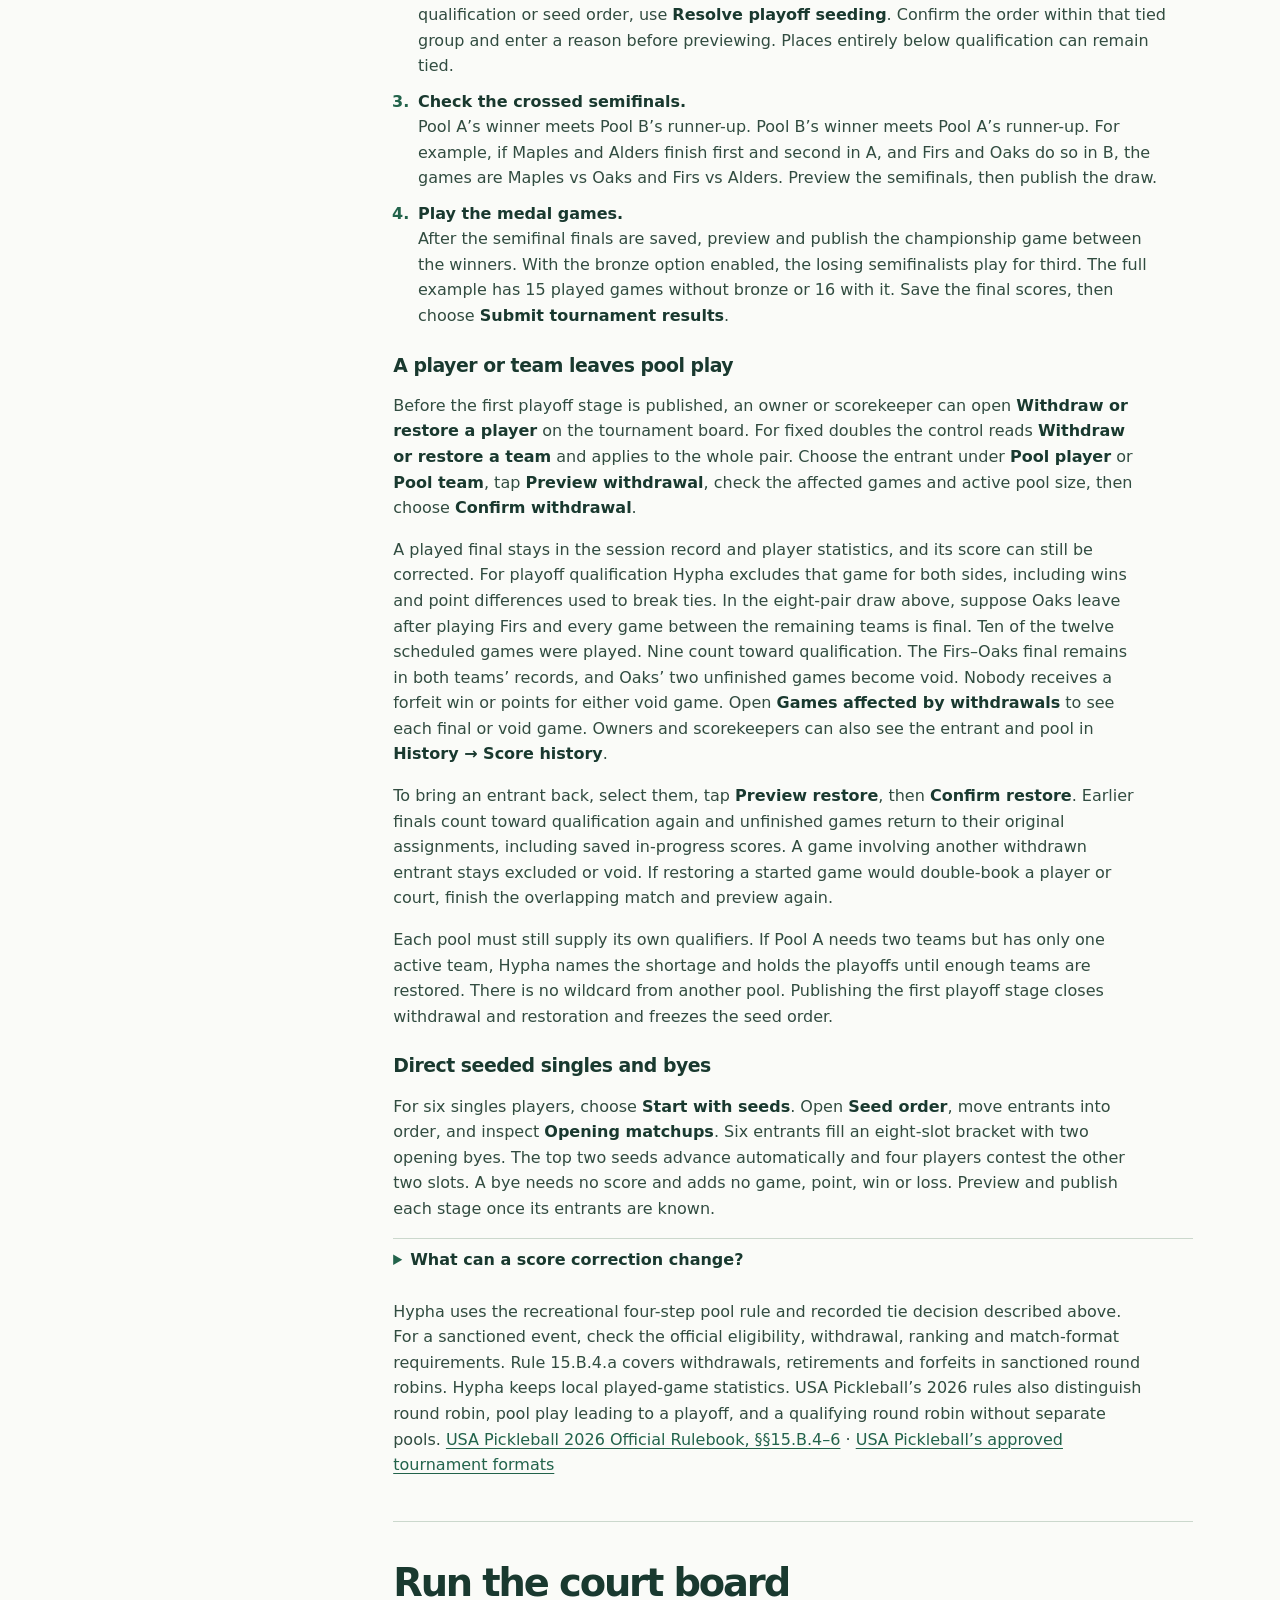
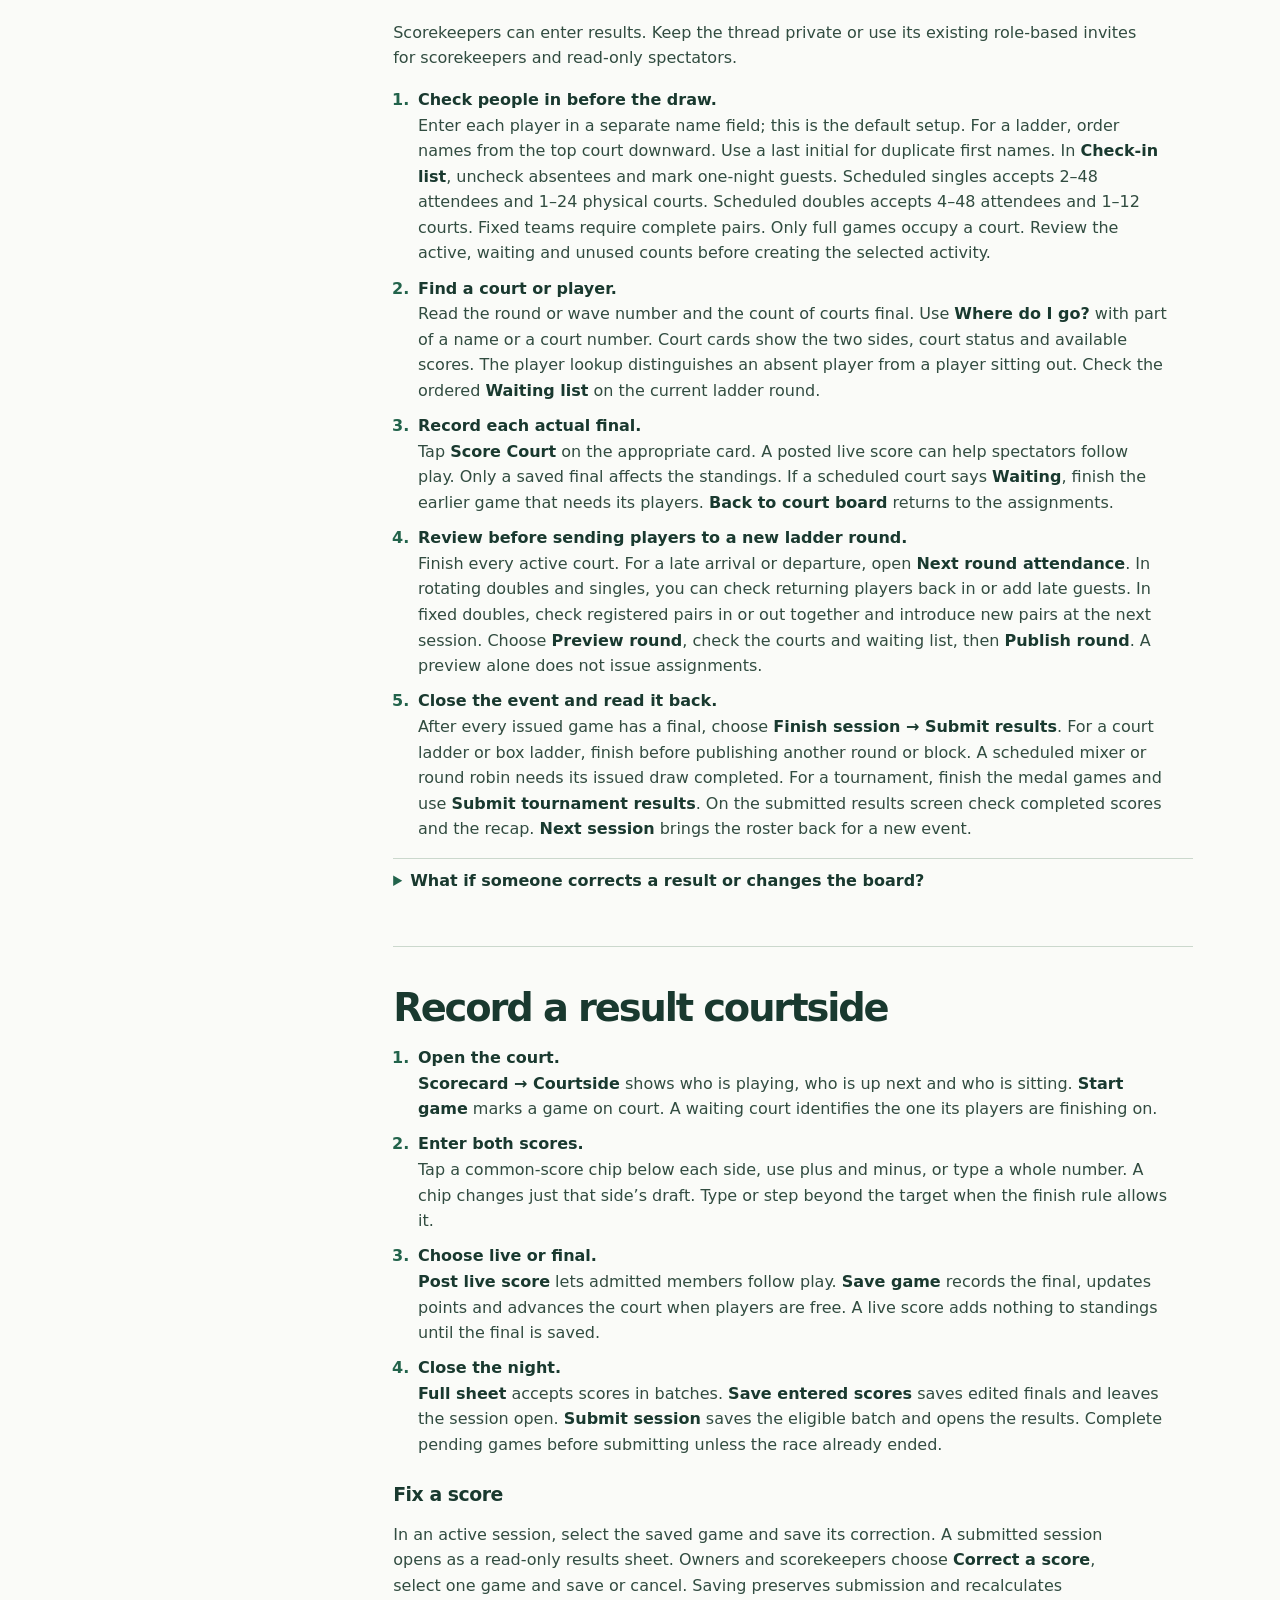
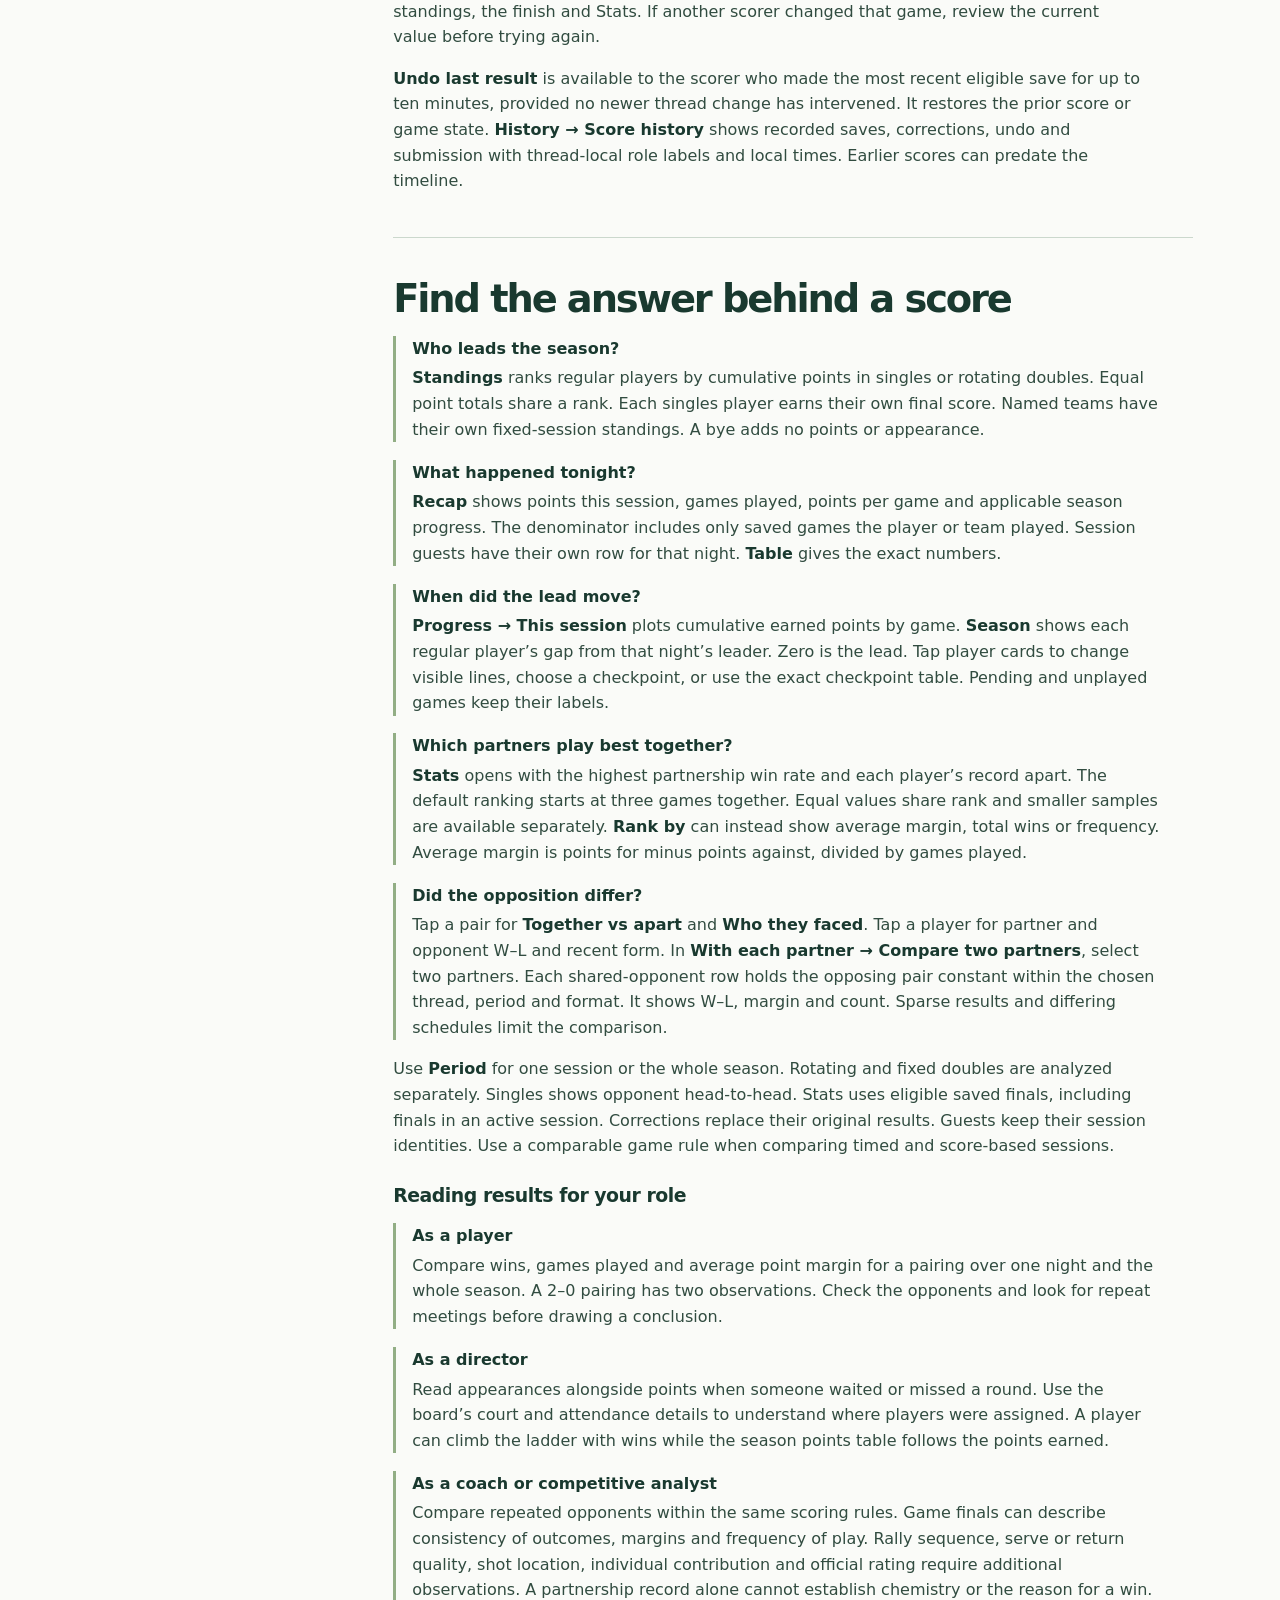
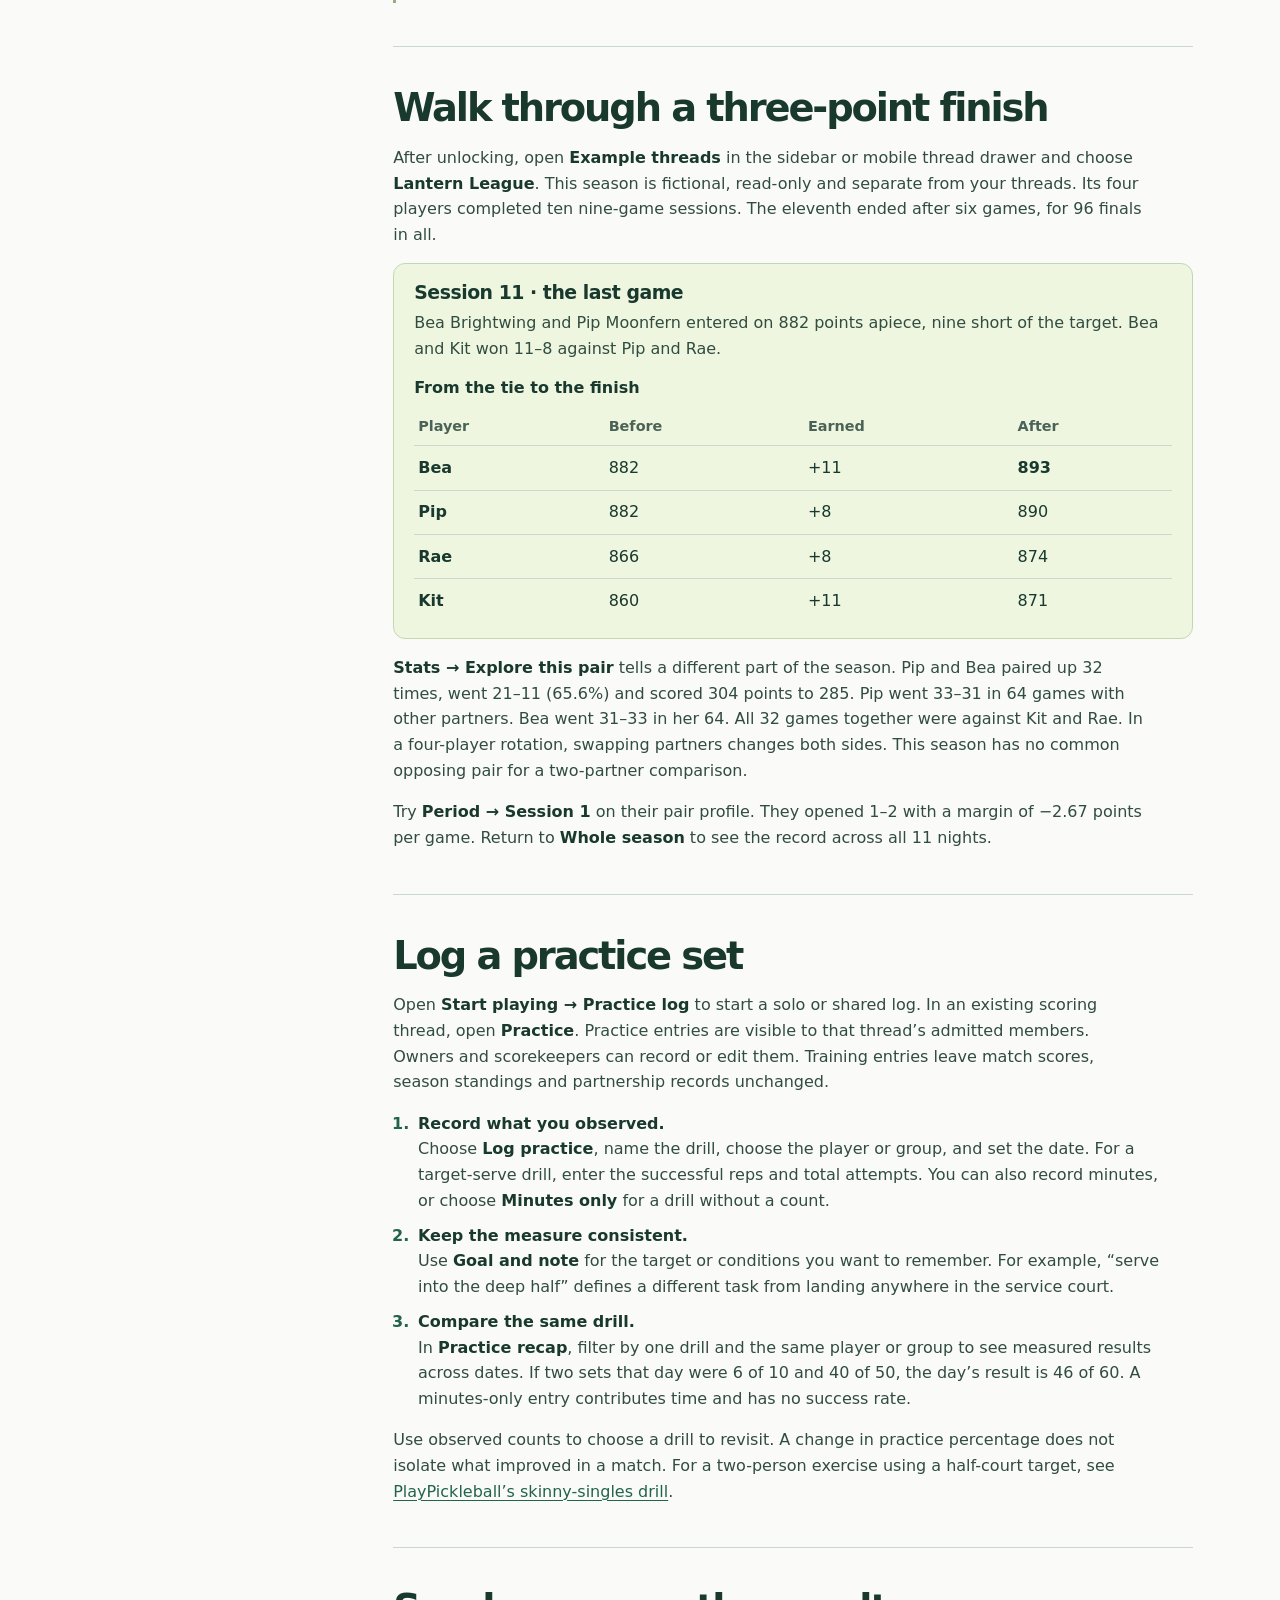
==== commit 980e6217: "Use Start playing in the player guide Rename the activity creation CTA and explain that it can start" ====
--- a/docs/index.html
+++ b/docs/index.html
@@ -50,7 +50,7 @@
 </ul></nav>
 <div id="guide" class="chapters" tabindex="-1">
 <section class="chapter" id="activities" aria-labelledby="activities-heading"><h2 id="activities-heading">Choose an activity</h2>
-<p>Open <b>New Thread</b> and choose what you want to play. Each activity keeps its own thread, rules and membership. You can use the same thread for another visit.</p>
+<p>Choose <b>Start playing</b> to set up an activity for today or plan a tournament for a later date. Each activity keeps its own thread, rules and membership. You can use the same thread for another visit.</p>
 <dl class="rows"><div><dt>Log a session</dt><dd>Record singles or doubles results for one outing, then return to the same thread next time. Choose game and season rules and save each result at courtside.</dd></div>
 <div><dt>Round robin</dt><dd>Choose scheduled opponents in singles or fixed doubles, or use a rotating-partner mixer. A published court sheet lets people find their wave before earlier results arrive.</dd></div>
 <div><dt>Ladder</dt><dd>Use each round’s winners to move people between courts, or complete a block of games within a flight before movement. Preview the next assignments, then publish them.</dd></div>
@@ -58,14 +58,14 @@
 <div><dt>Practice log</dt><dd>Record minutes or successful repetitions for a drill. You can start solo and keep practice separate from competitions.</dd></div></dl>
 <h3>Game, session and season</h3>
 <p>A <b>game</b> is one singles or doubles matchup with a final score. A <b>session</b> holds the games from one dated outing and can contain just one game. A <b>season</b> brings together the sessions in the same thread.</p>
-<ul><li><strong>One-game outing.</strong> Choose <b>New Thread → Log a session → Singles</b>, enter two players, save their 11–7 final and submit the session. That is one game in one session.</li>
+<ul><li><strong>One-game outing.</strong> Choose <b>Start playing → Log a session → Singles</b>, enter two players, save their 11–7 final and submit the session. That is one game in one session.</li>
 <li><strong>Several outings.</strong> Return to the same thread next week and choose <b>Next session</b>. If you play two more games, the season now contains three games across two dated sessions. Use <b>Recap</b> for one outing and <b>Standings</b> for the accumulated season points.</li></ul>
 <p>To explore before starting, open <b>Example threads</b> in the sidebar or mobile thread drawer. The examples are fictional and read-only: the 48-player <b>Firefly Mixer</b> and <b>Skybridge Ladder</b>, plus tournament, practice and season examples.</p>
 </section>
 <section class="chapter" id="four-friends" aria-labelledby="four-heading">
 <h2 id="four-heading">Session example</h2>
-<p>Start with <b>New Thread → Log a session</b> for singles or doubles. This example uses four players on one court to show a full doubles rotation.</p>
-<ol class="steps"><li><strong>Set up a doubles rotation.</strong> Unlock Hypha, open <b>New Thread → Log a session</b> and choose doubles. Name the group, set the date and enter four names. Leave <b>Available courts</b> at one. For a short night, open <b>Thread rules</b> and choose three rounds.</li>
+<p>Start with <b>Start playing → Log a session</b> for singles or doubles. This example uses four players on one court to show a full doubles rotation.</p>
+<ol class="steps"><li><strong>Set up a doubles rotation.</strong> Unlock Hypha, open <b>Start playing → Log a session</b> and choose doubles. Name the group, set the date and enter four names. Leave <b>Available courts</b> at one. For a short night, open <b>Thread rules</b> and choose three rounds.</li>
 <li><strong>Check the three matchups.</strong> In a full four-player cycle, each person partners each other person once and faces each of them twice. More rounds repeat this cycle with a fresh opportunity to score.</li>
 <li><strong>Save the first result.</strong> Suppose Fern and Moss beat Wren and Lark 11–7 in their assigned game. Enter 11 for Fern and Moss, 7 for Wren and Lark, then tap <b>Save game</b>. Both winners earn 11 points and both opponents earn 7. One final counts as one game played for each person.</li>
 <li><strong>Keep the thread for next week.</strong> Score the remaining games, then submit the session. Open <b>Recap</b> for tonight’s totals or <b>Next session</b> when you play again. Choose <b>Stats</b> to explore partnerships once you have several results.</li></ol>
@@ -73,7 +73,7 @@
 <section class="chapter" id="access" aria-labelledby="access-heading"><h2 id="access-heading">Open Hypha</h2>
 <p>Open the <a href="https://hypha.franklinwaggoner.chatgpt.site/">official Hypha app</a> in your browser and enter the shared site passphrase. Use your group’s invite link to join its thread.</p>
 <h3>Starting or joining a group</h3>
-<ul><li><strong>Start a group.</strong> Open the thread sidebar, or the thread drawer on a phone, and choose <b>New Thread</b>. A new thread is private until its creator issues an invite.</li>
+<ul><li><strong>Start a group.</strong> Open the thread sidebar, or the thread drawer on a phone, and choose <b>Start playing</b>. A new thread is private until its creator issues an invite.</li>
 <li><strong>Join a group.</strong> Open the full private invite link from its creator. Unlock Hypha if prompted, check which role the invite offers, and enter the four-digit thread passcode if requested. You can also paste the full link into <b>Join a thread</b>. Once admitted, reopen it from your sidebar.</li>
 </ul>
 <h3>Choose what an invite allows</h3>
@@ -86,7 +86,7 @@
 <p><a href="https://support.apple.com/guide/iphone/open-as-web-app-iphea86e5236/ios">Apple’s Home Screen guidance</a> · <a href="https://support.google.com/chrome/answer/9658361?co=GENIE.Platform%3DAndroid&amp;hl=en">Chrome’s web app guidance</a></p>
 </section>
 <section class="chapter" id="setup" aria-labelledby="setup-heading"><h2 id="setup-heading">Set up a session</h2>
-<p>In <b>New Thread → Log a session</b>, name the thread and choose the date. Player setup uses one name field per player by default. Enter a distinct label in each field; use a distinguishing initial for two people with the same first name. In doubles, setup starts with four labeled fields. <b>Add Players</b> adds up to two at a time. Extra rows can be removed individually or left blank.</p>
+<p>In <b>Start playing → Log a session</b>, name the thread and choose the date. Player setup uses one name field per player by default. Enter a distinct label in each field; use a distinguishing initial for two people with the same first name. In doubles, setup starts with four labeled fields. <b>Add Players</b> adds up to two at a time. Extra rows can be removed individually or left blank.</p>
 <div class="formats"><article><h3>Singles</h3><p>2–16 players, one court. With two, the first matchup is ready. With more, choose <b>First player</b> and <b>Opponent</b>. Save the game, then <b>Add rematch</b> or select the next two and <b>Add game</b>. Submit after one game for a one-off, or continue the thread on another date.</p></article>
 <article><h3>Rotating partners</h3><p>4–16 players. Hypha generates doubles matchups, balances appearances and varies partners and opponents. A four-player rotation cycles through all three partnerships. A complete five-player cycle seats each player once. A longer or shorter session uses the rounds selected in <b>Thread rules</b>.</p></article>
 <article><h3>Fixed teams</h3><p>Assign everyone to a named pair. Each pair plays the other pairs once. Four teams on two courts play three rounds. An odd team count produces a team bye. With fewer courts, matches run in waves. Team session standings stay separate from the individual season race.</p></article></div>
@@ -103,14 +103,14 @@
 </section>
 <section class="chapter" id="club-formats" aria-labelledby="club-formats-heading">
 <h2 id="club-formats-heading">Round robin and ladder formats</h2>
-<p>To arrange a schedule up front, choose <b>New Thread → Round robin</b>. To use completed results for movement, choose <b>New Thread → Ladder</b>. Both activities support singles, fixed teams and rotating doubles with the options below. Each new event thread has an open season. A dated session can finish while its season continues.</p>
+<p>To arrange a schedule up front, choose <b>Start playing → Round robin</b>. To use completed results for movement, choose <b>Start playing → Ladder</b>. Both activities support singles, fixed teams and rotating doubles with the options below. Each new event thread has an open season. A dated session can finish while its season continues.</p>
 <div class="director-formats">
 <article><h3>Rotating partners</h3><p><b>Partner mixer</b> issues the schedule up front. Choose 1–24 waves. Hypha balances appearances and varies partners and opponents within the available courts and time. Short schedules and odd attendance can leave repeat matchups or unequal appearances.</p><p><b>Court ladder</b> uses the last results to decide where people play next. The draw prioritizes splitting the previous partnerships. Preview the actual new partners on each court.</p></article>
 <article><h3>Fixed teams</h3><p>Use <b>Choose fixed teams</b> to name pairs and check who plays together. <b>Round robin</b> puts each pair against the other pairs in its pool over a full draw. <b>Court ladder</b> moves the pair together. Check in whole pairs for both formats.</p></article>
 <article><h3>Singles</h3><p>Each court holds two players. Choose <b>Round robin</b> for scheduled opponents or <b>Court ladder</b> for a new court based on the result. Singles records each person’s own score and opponent. For a quick manual matchup or a rematch on one court, use <b>Log a session → Singles</b>.</p></article>
 </div>
 <h3>Full, shortened or pooled round robin</h3>
-<p>In <b>Round robin settings</b>, choose up to four <b>Pools</b>, with at least two entrants in each. An entrant is a singles player or a fixed team. Hypha deals the registration list across the pools in order and keeps sizes within one entrant of each other. A full draw plays every pair of entrants within its pool once. An odd pool gives someone a bye each pairing round. <b>Limited rounds</b> takes the requested number of pairing rounds per pool. When pool places will determine a playoff bracket, choose <b>New Thread → Tournament → Qualify through pools</b> before starting.</p>
+<p>In <b>Round robin settings</b>, choose up to four <b>Pools</b>, with at least two entrants in each. An entrant is a singles player or a fixed team. Hypha deals the registration list across the pools in order and keeps sizes within one entrant of each other. A full draw plays every pair of entrants within its pool once. An odd pool gives someone a bye each pairing round. <b>Limited rounds</b> takes the requested number of pairing rounds per pool. When pool places will determine a playoff bracket, choose <b>Start playing → Tournament → Qualify through pools</b> before starting.</p>
 <figure class="draw-math"><figcaption>What will fit on eight courts?</figcaption><div class="draw-numbers"><div><span>48 singles · one full pool</span><strong>1,128 <small>games</small></strong><span>141 court waves</span></div><div><span>48 singles · four pools of 12</span><strong>264 <small>games</small></strong><span>33 court waves</span></div></div>
 <p>A full pool of 48 has 47 pairing rounds of 24 games. Four pools of 12 have 11 pairing rounds, each with six games per pool. Eight physical courts need three waves to play those 24 games in either example. At 12 minutes of play per wave plus two minutes between waves, the 141-wave draw takes 32 hours 52 minutes and the 33-wave draw takes 7 hours 40 minutes, before check-in. These estimates assume the games finish on time. Choose a shortened draw when the available time is tighter.</p></figure>
 <h3 id="timed-finals">Score-based or timed games</h3>
@@ -133,7 +133,7 @@
 <p>At East County in Oregon the name describes timed rounds with winners moving up, losers moving down and partners splitting. Good Game Sports uses the name for top-court losers falling to the bottom while other losing sides stay. Jumbo’s Portland describes that top-court fall with partners switching and waiting players entering at the lowest court. Announce the movement rule and the waiting rule at check-in. <a href="https://eastcountypickleballcourts.playbypoint.com/programs/humpty-dumpty-beginner">East County’s local rules</a> · <a href="https://help.ggsports.co/how-humpty-dumpty-works-q45ri">Good Game Sports’ movement rules</a> · <a href="https://portland.jumbospickleball.com/programs/4-0-jumble-3e23c2">Jumbo’s Portland program</a></p></details>
 </section>
 <section class="chapter" id="tournament" aria-labelledby="tournament-heading"><h2 id="tournament-heading">From pool play to the final</h2>
-<p>Choose <b>New Thread → Tournament</b>, then singles or fixed teams. The draw holds 2–48 singles players or 2–24 fixed pairs. <b>Qualify through pools</b> gives everyone matches before elimination. <b>Start with seeds</b> goes straight to a knockout bracket. Review the entry order and physical courts at setup. For fixed teams, an optional open or mixed division label describes the pairs you enter.</p>
+<p>Choose <b>Start playing → Tournament</b>, then singles or fixed teams. The draw holds 2–48 singles players or 2–24 fixed pairs. <b>Qualify through pools</b> gives everyone matches before elimination. <b>Start with seeds</b> goes straight to a knockout bracket. Review the entry order and physical courts at setup. For fixed teams, an optional open or mixed division label describes the pairs you enter.</p>
 <h3>Two pools of four teams</h3>
 <p>For 16 players, choose fixed teams and make eight named pairs. Select two qualifying pools. Hypha deals the entry order across Pool A and Pool B. Each team meets the other three in its pool once. Four teams make six games per pool, or 12 pool games in total.</p>
 <ol class="steps"><li><strong>Finish pool play.</strong> With all eight teams active, save all 12 finals and check <b>Pool standings</b>. The top two teams in each pool qualify. A single-pool tournament can instead advance the top two or, with enough entrants, the top four.</li>
@@ -190,7 +190,7 @@
 <p>Try <b>Period → Session 1</b> on their pair profile. They opened 1–2 with a margin of −2.67 points per game. Return to <b>Whole season</b> to see the record across all 11 nights.</p>
 </section>
 <section class="chapter" id="practice-log" aria-labelledby="practice-heading"><h2 id="practice-heading">Log a practice set</h2>
-<p>Open <b>New Thread → Practice log</b> to start a solo or shared log. In an existing scoring thread, open <b>Practice</b>. Practice entries are visible to that thread’s admitted members. Owners and scorekeepers can record or edit them. Training entries leave match scores, season standings and partnership records unchanged.</p>
+<p>Open <b>Start playing → Practice log</b> to start a solo or shared log. In an existing scoring thread, open <b>Practice</b>. Practice entries are visible to that thread’s admitted members. Owners and scorekeepers can record or edit them. Training entries leave match scores, season standings and partnership records unchanged.</p>
 <ol class="steps"><li><strong>Record what you observed.</strong> Choose <b>Log practice</b>, name the drill, choose the player or group, and set the date. For a target-serve drill, enter the successful reps and total attempts. You can also record minutes, or choose <b>Minutes only</b> for a drill without a count.</li>
 <li><strong>Keep the measure consistent.</strong> Use <b>Goal and note</b> for the target or conditions you want to remember. For example, “serve into the deep half” defines a different task from landing anywhere in the service court.</li>
 <li><strong>Compare the same drill.</strong> In <b>Practice recap</b>, filter by one drill and the same player or group to see measured results across dates. If two sets that day were 6 of 10 and 40 of 50, the day’s result is 46 of 60. A minutes-only entry contributes time and has no success rate.</li></ol>
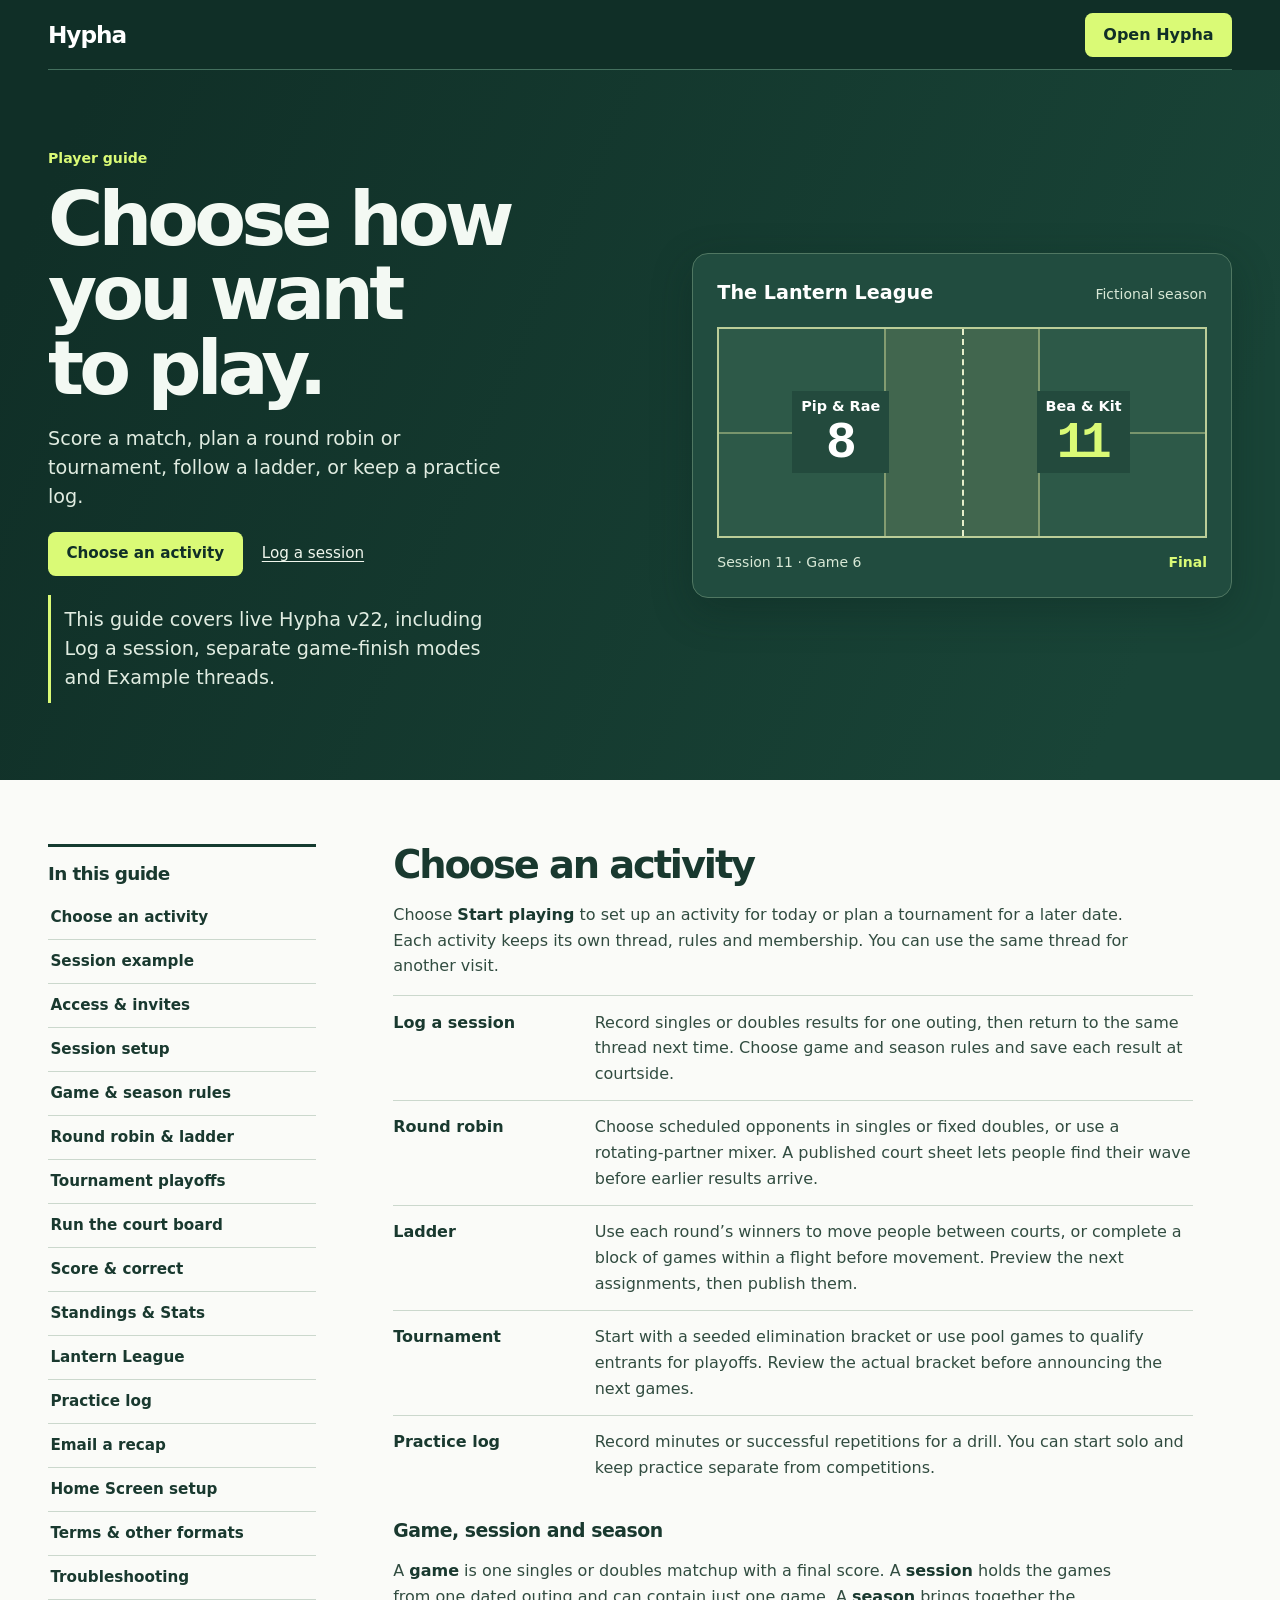
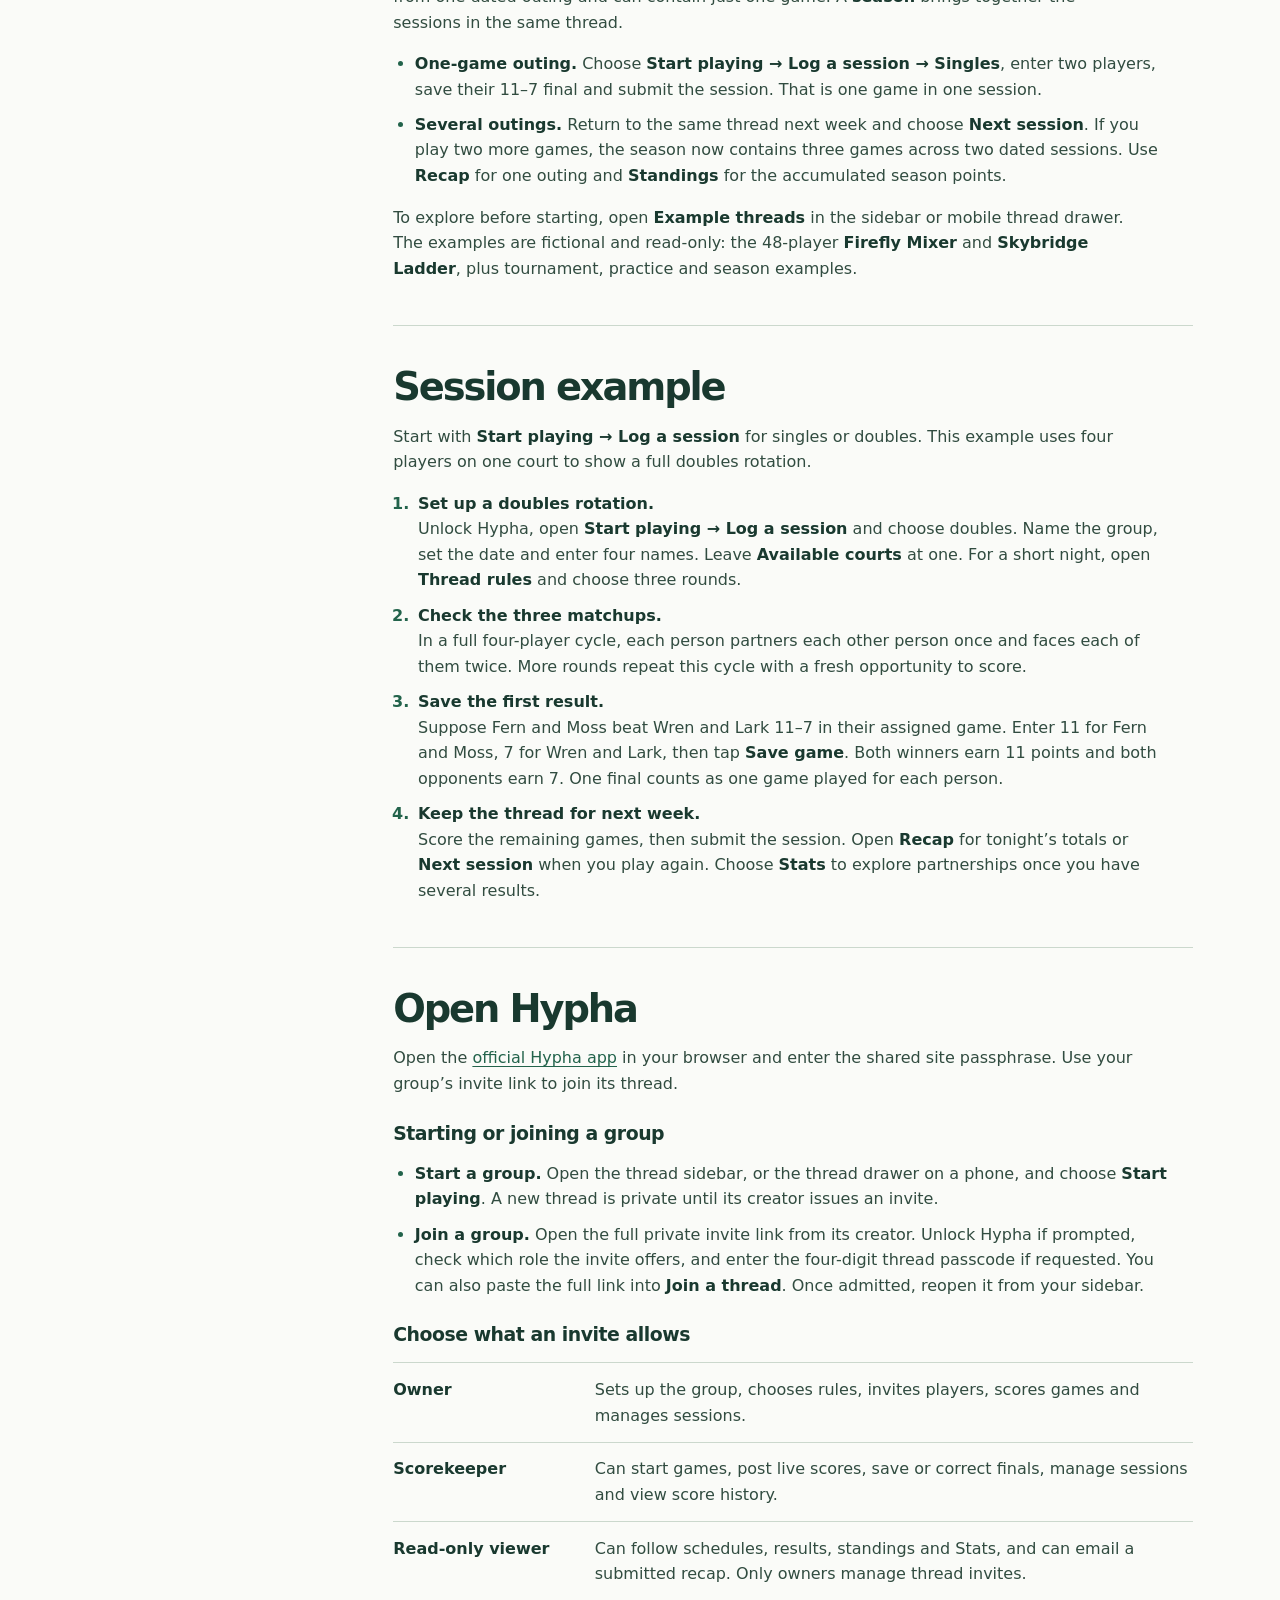
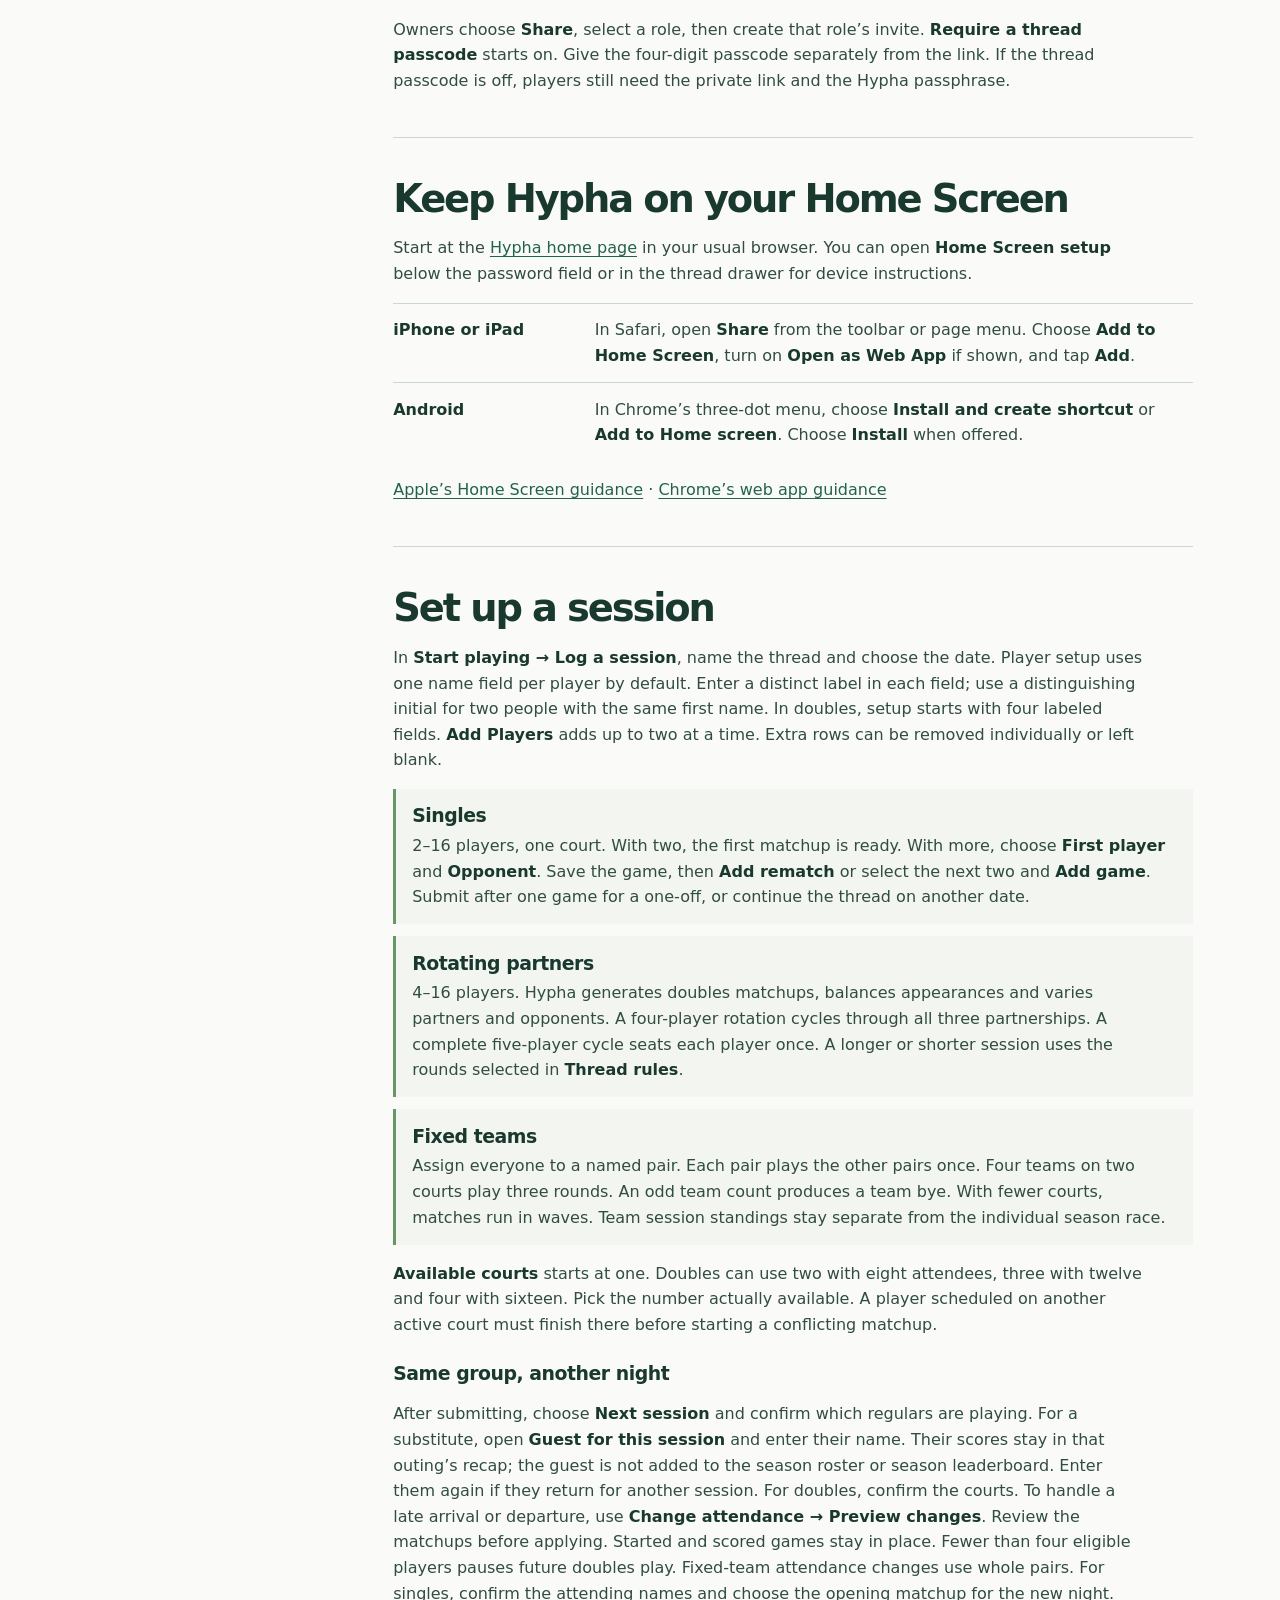
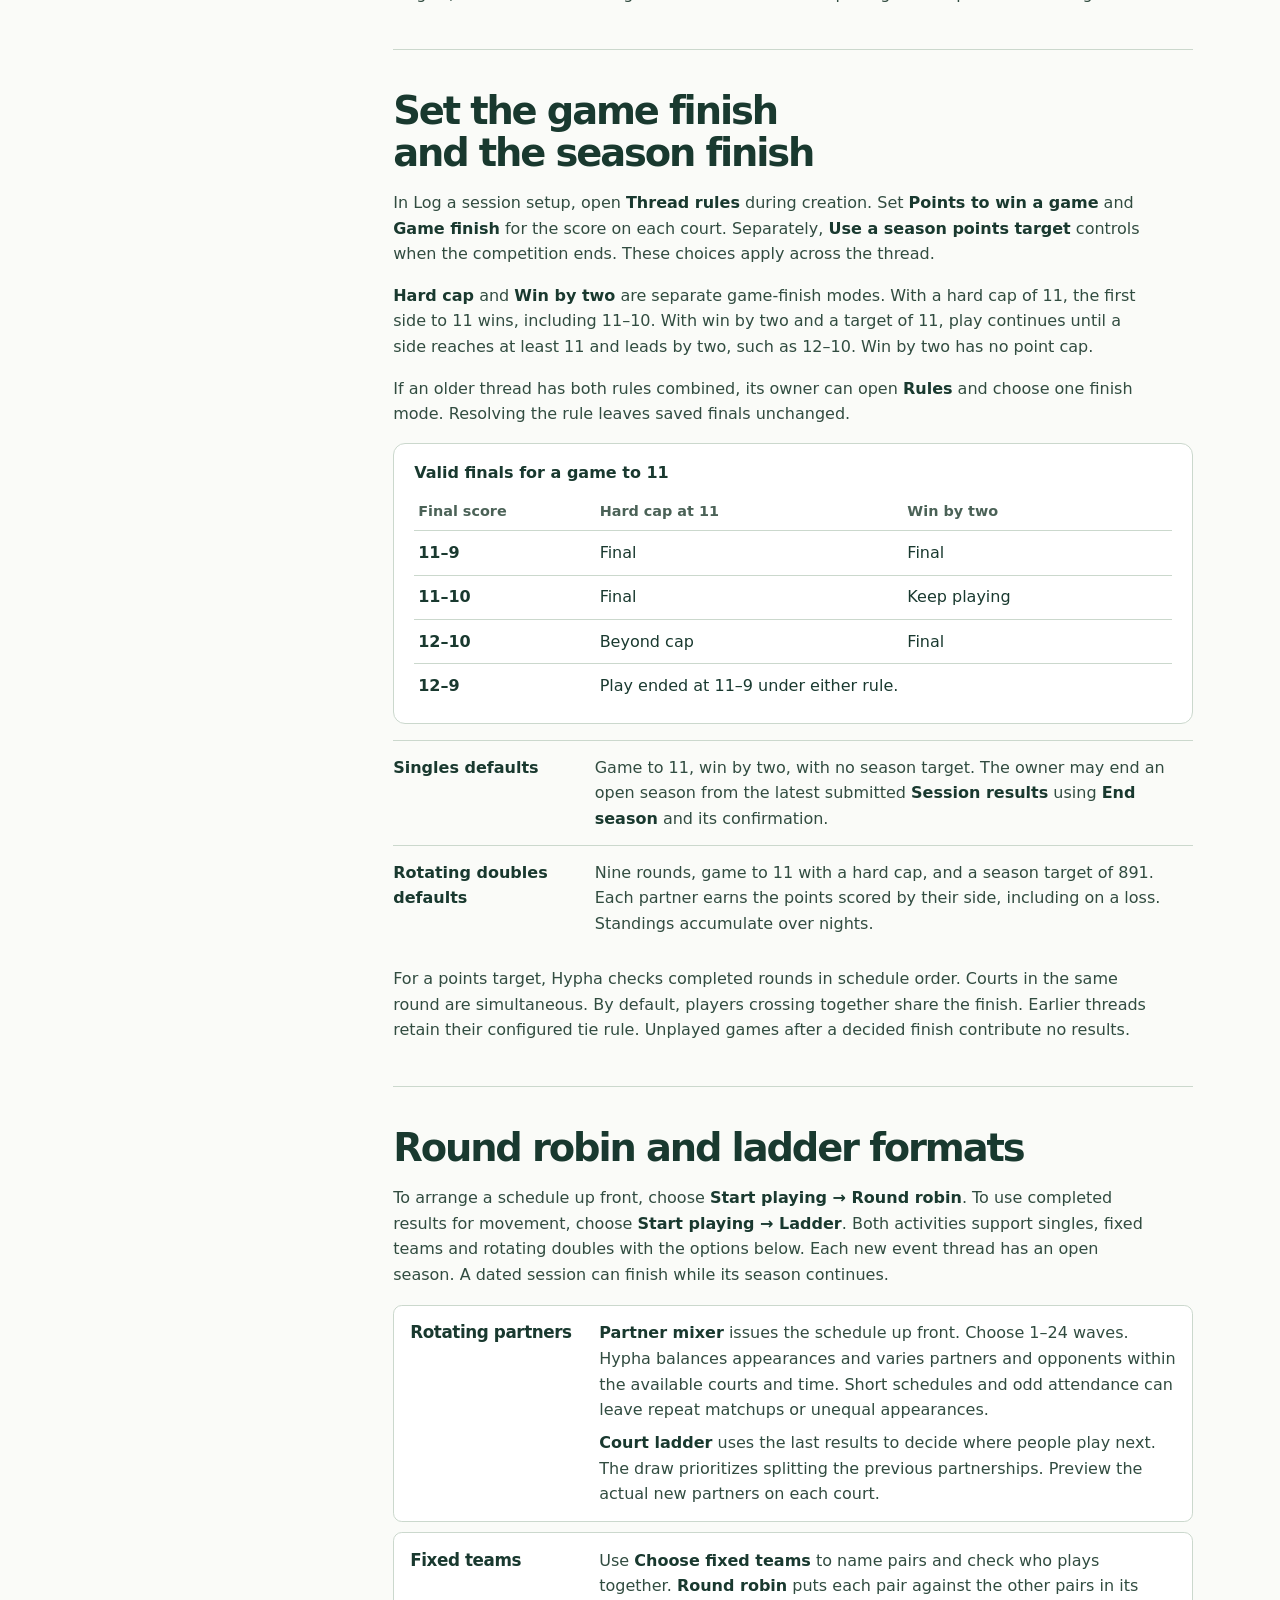
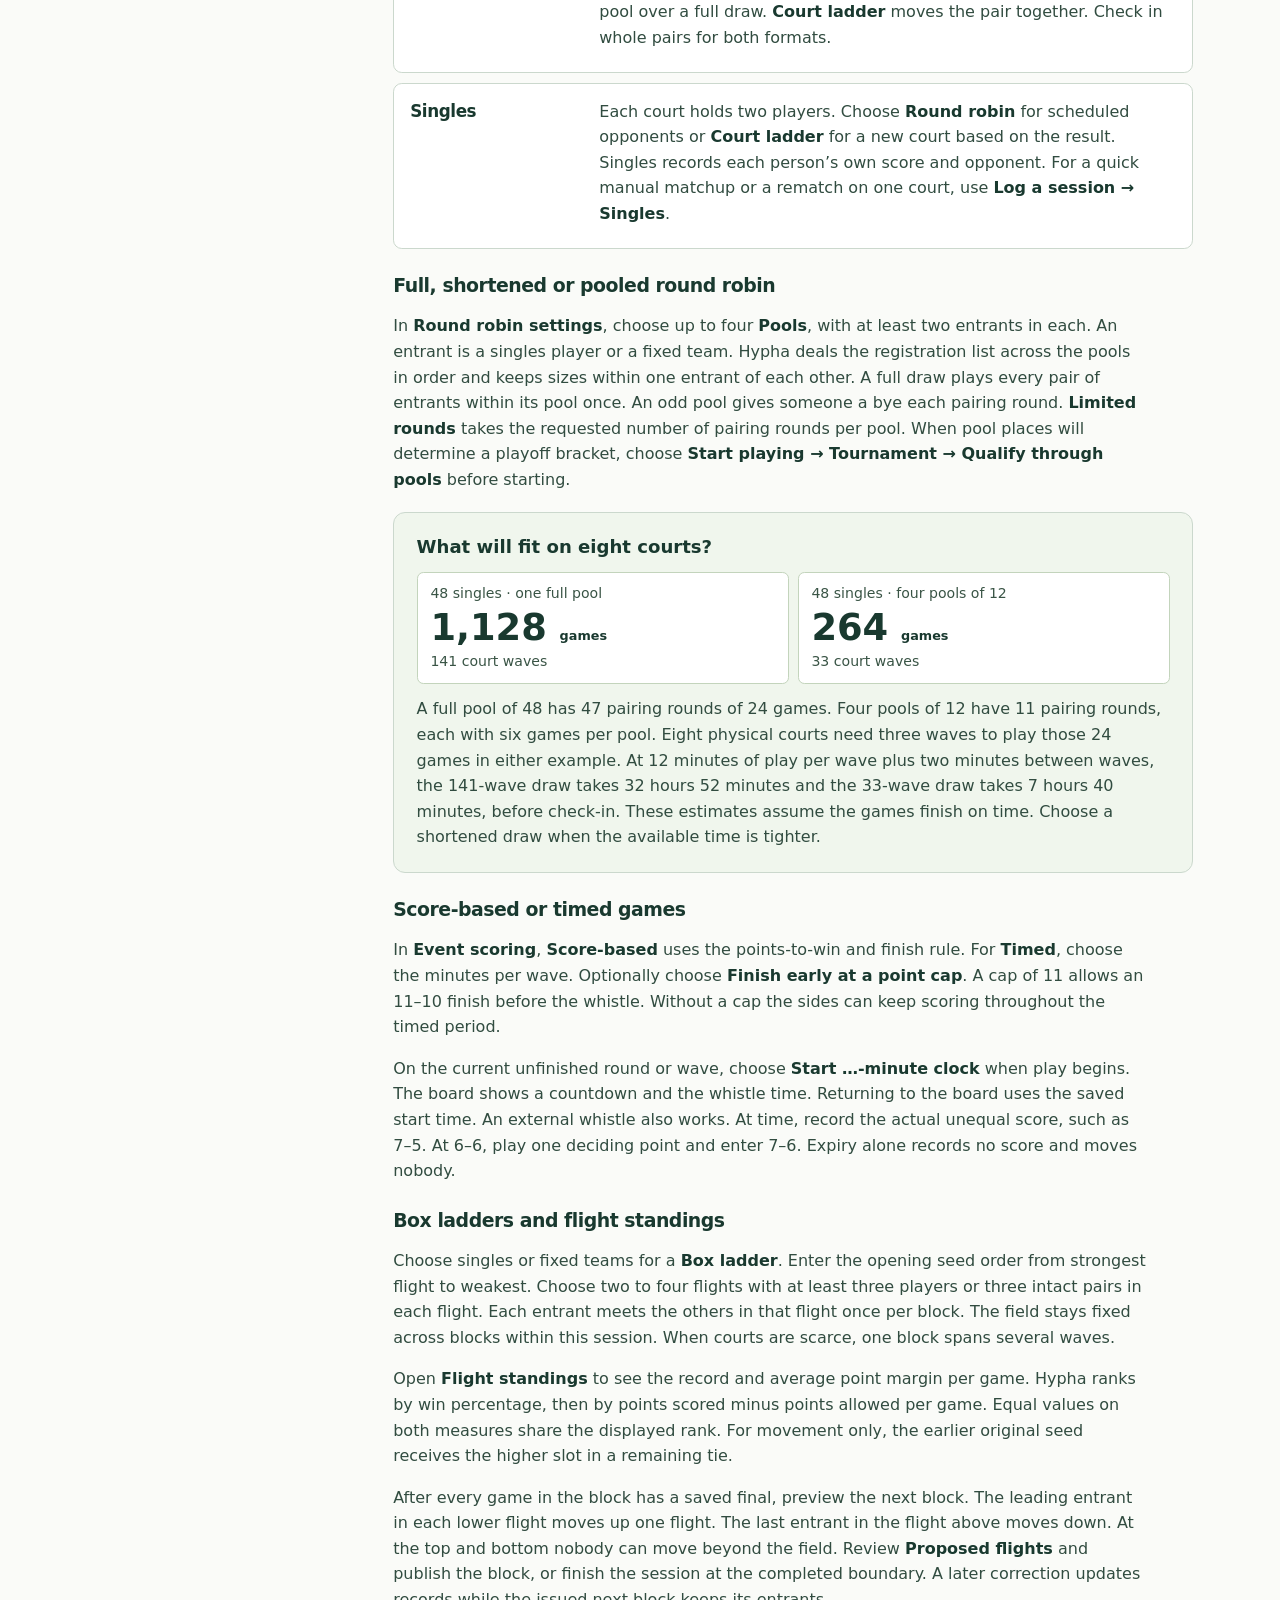
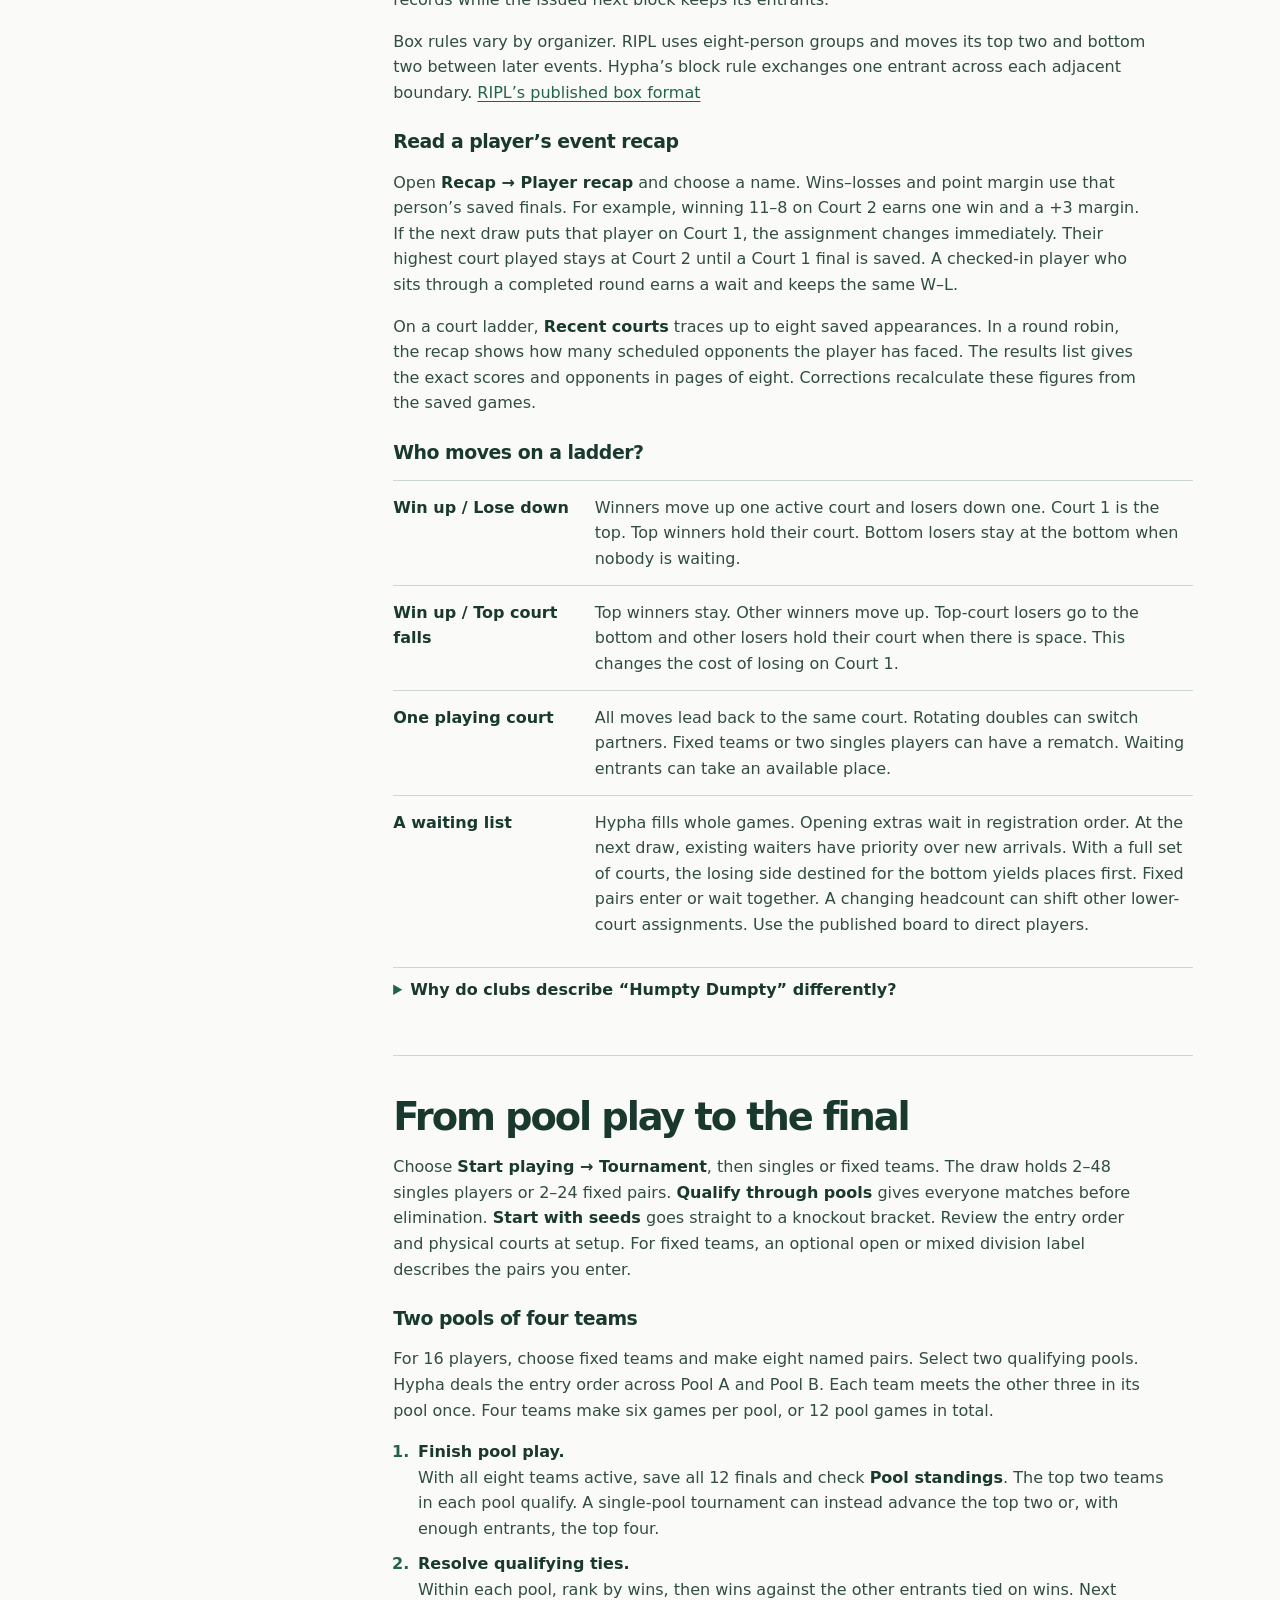
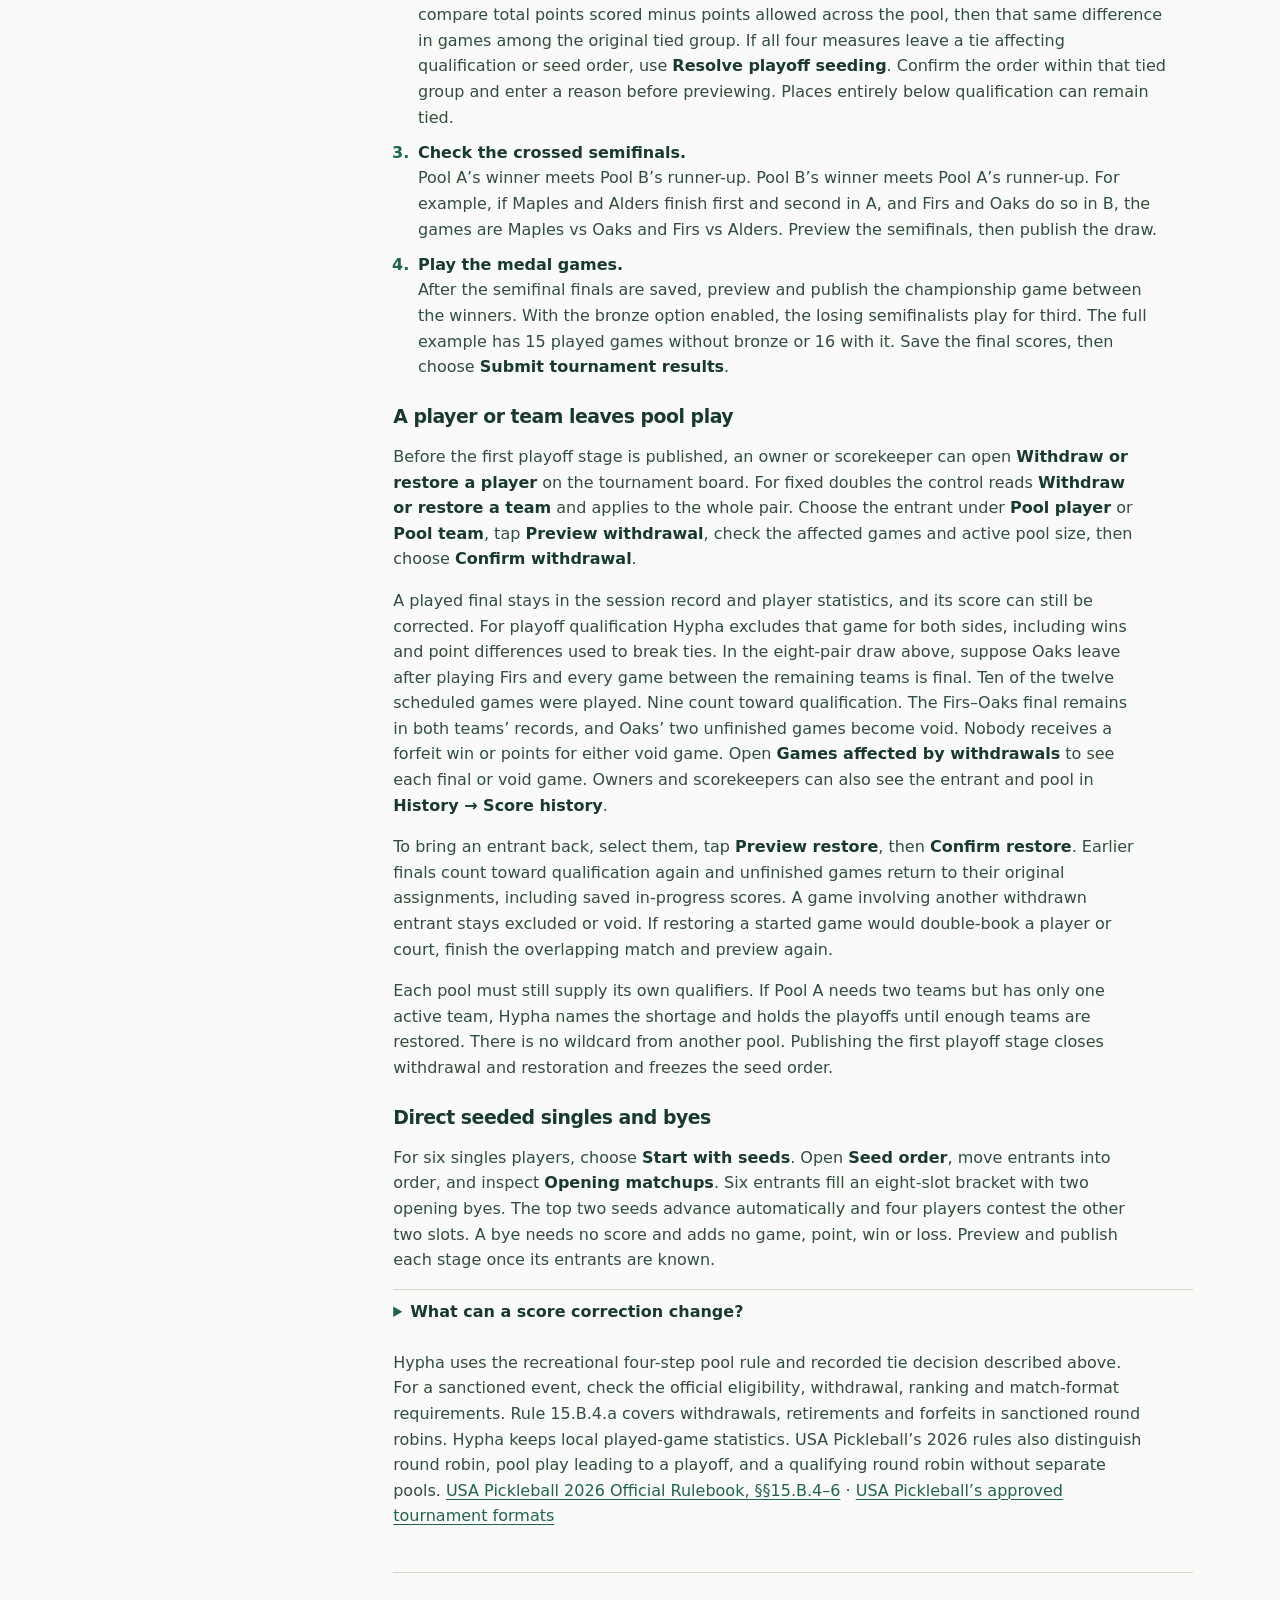
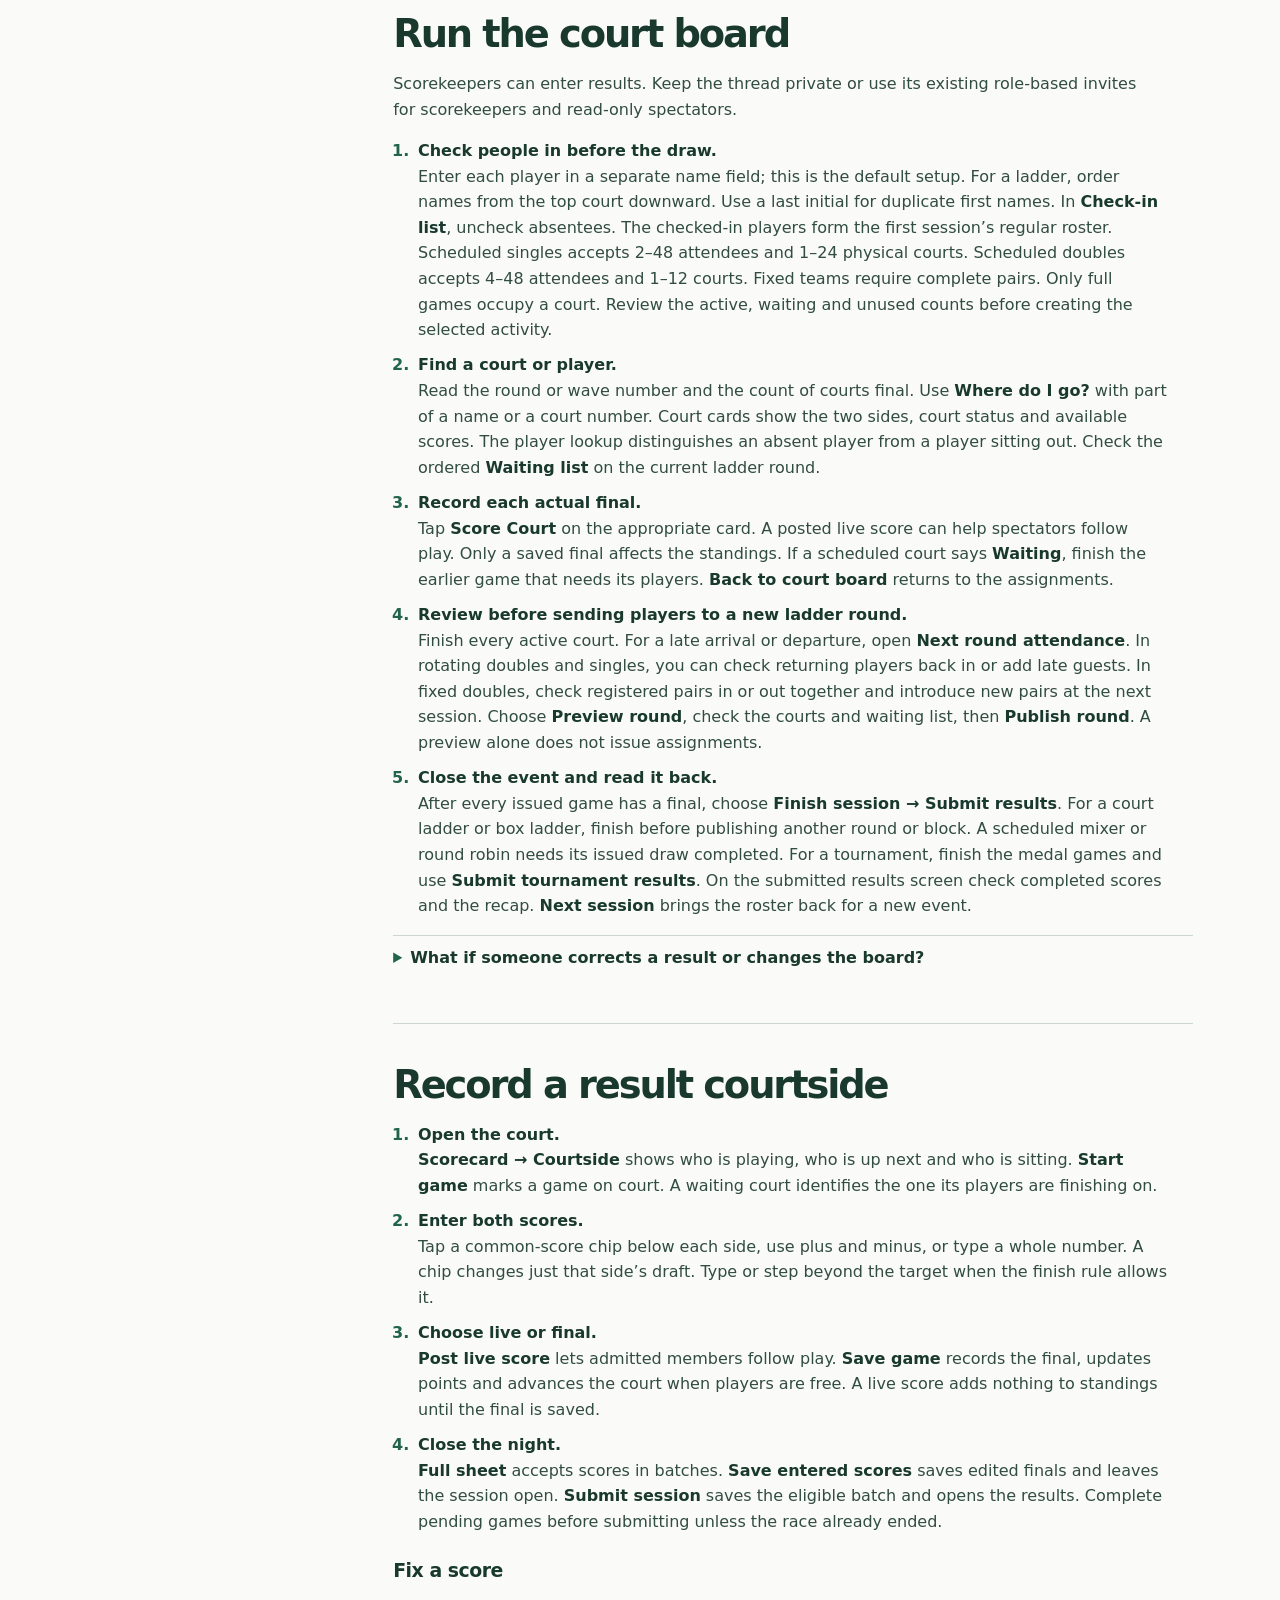
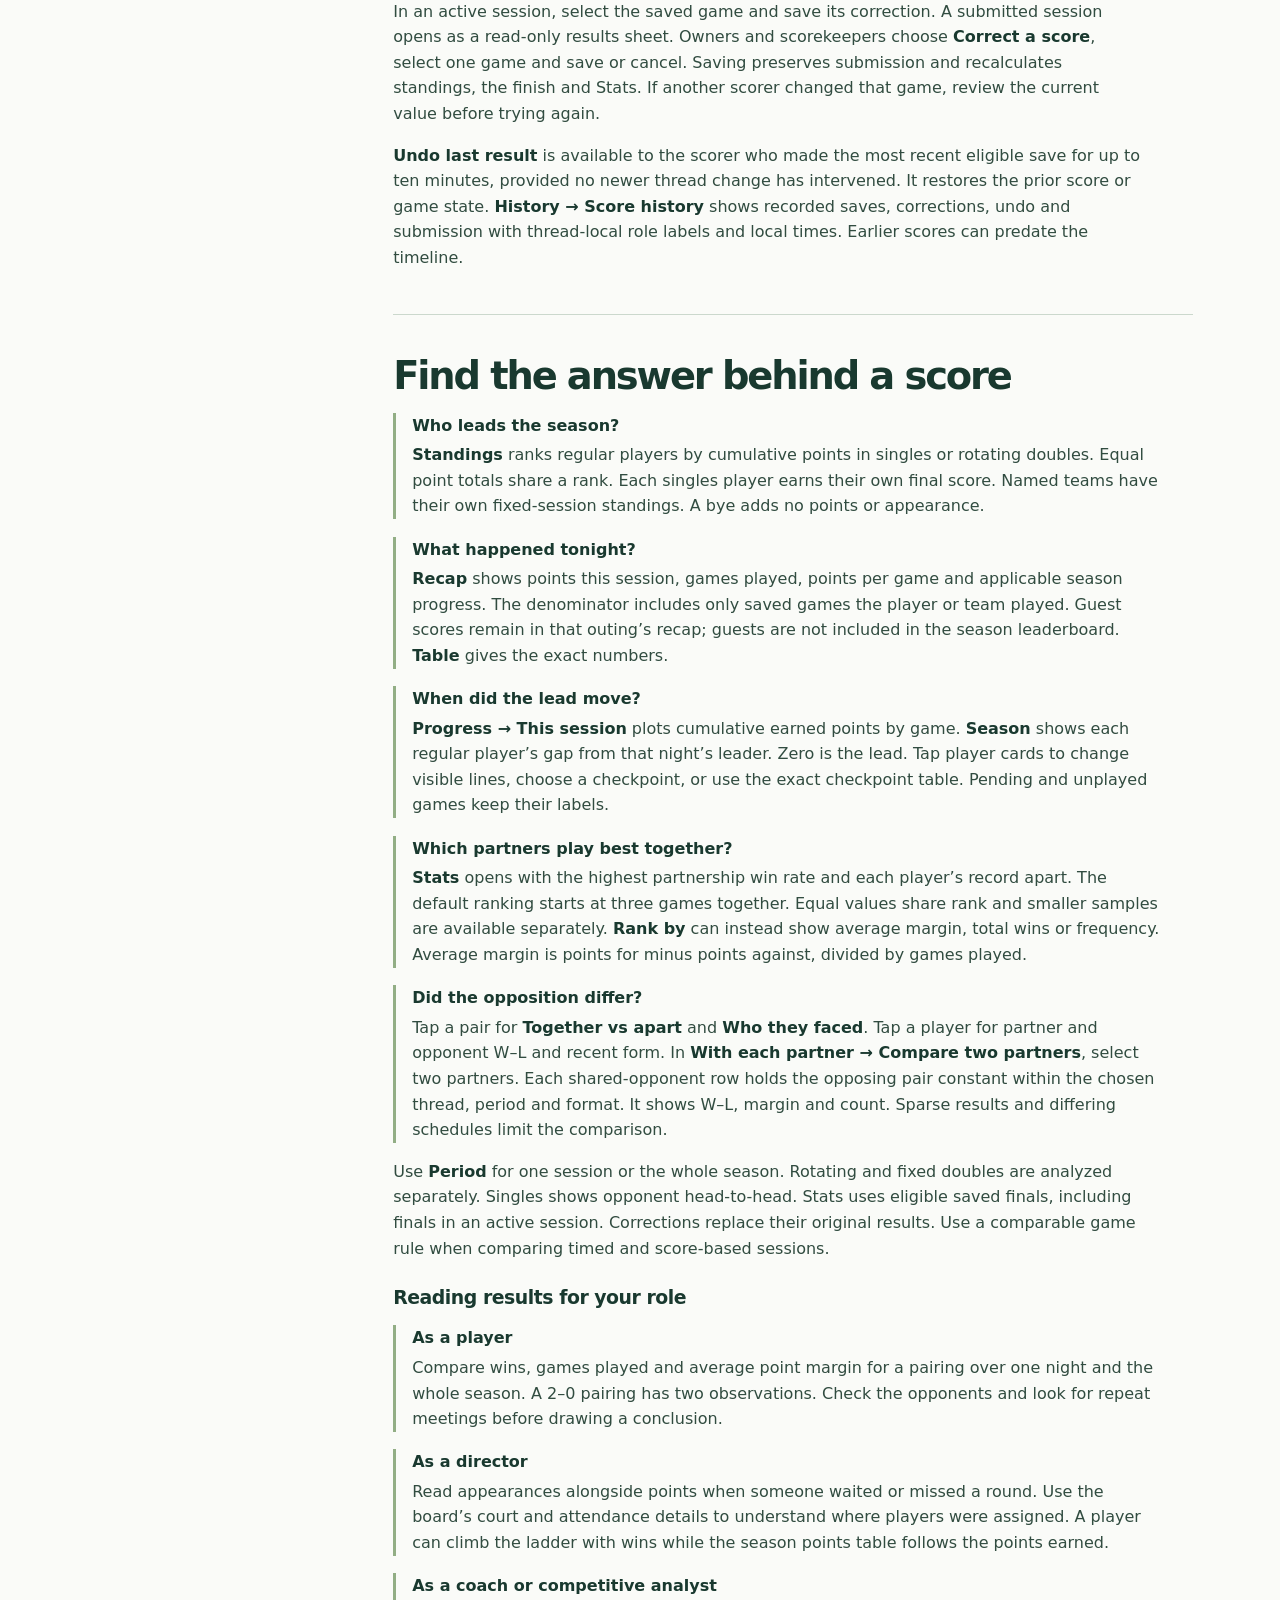
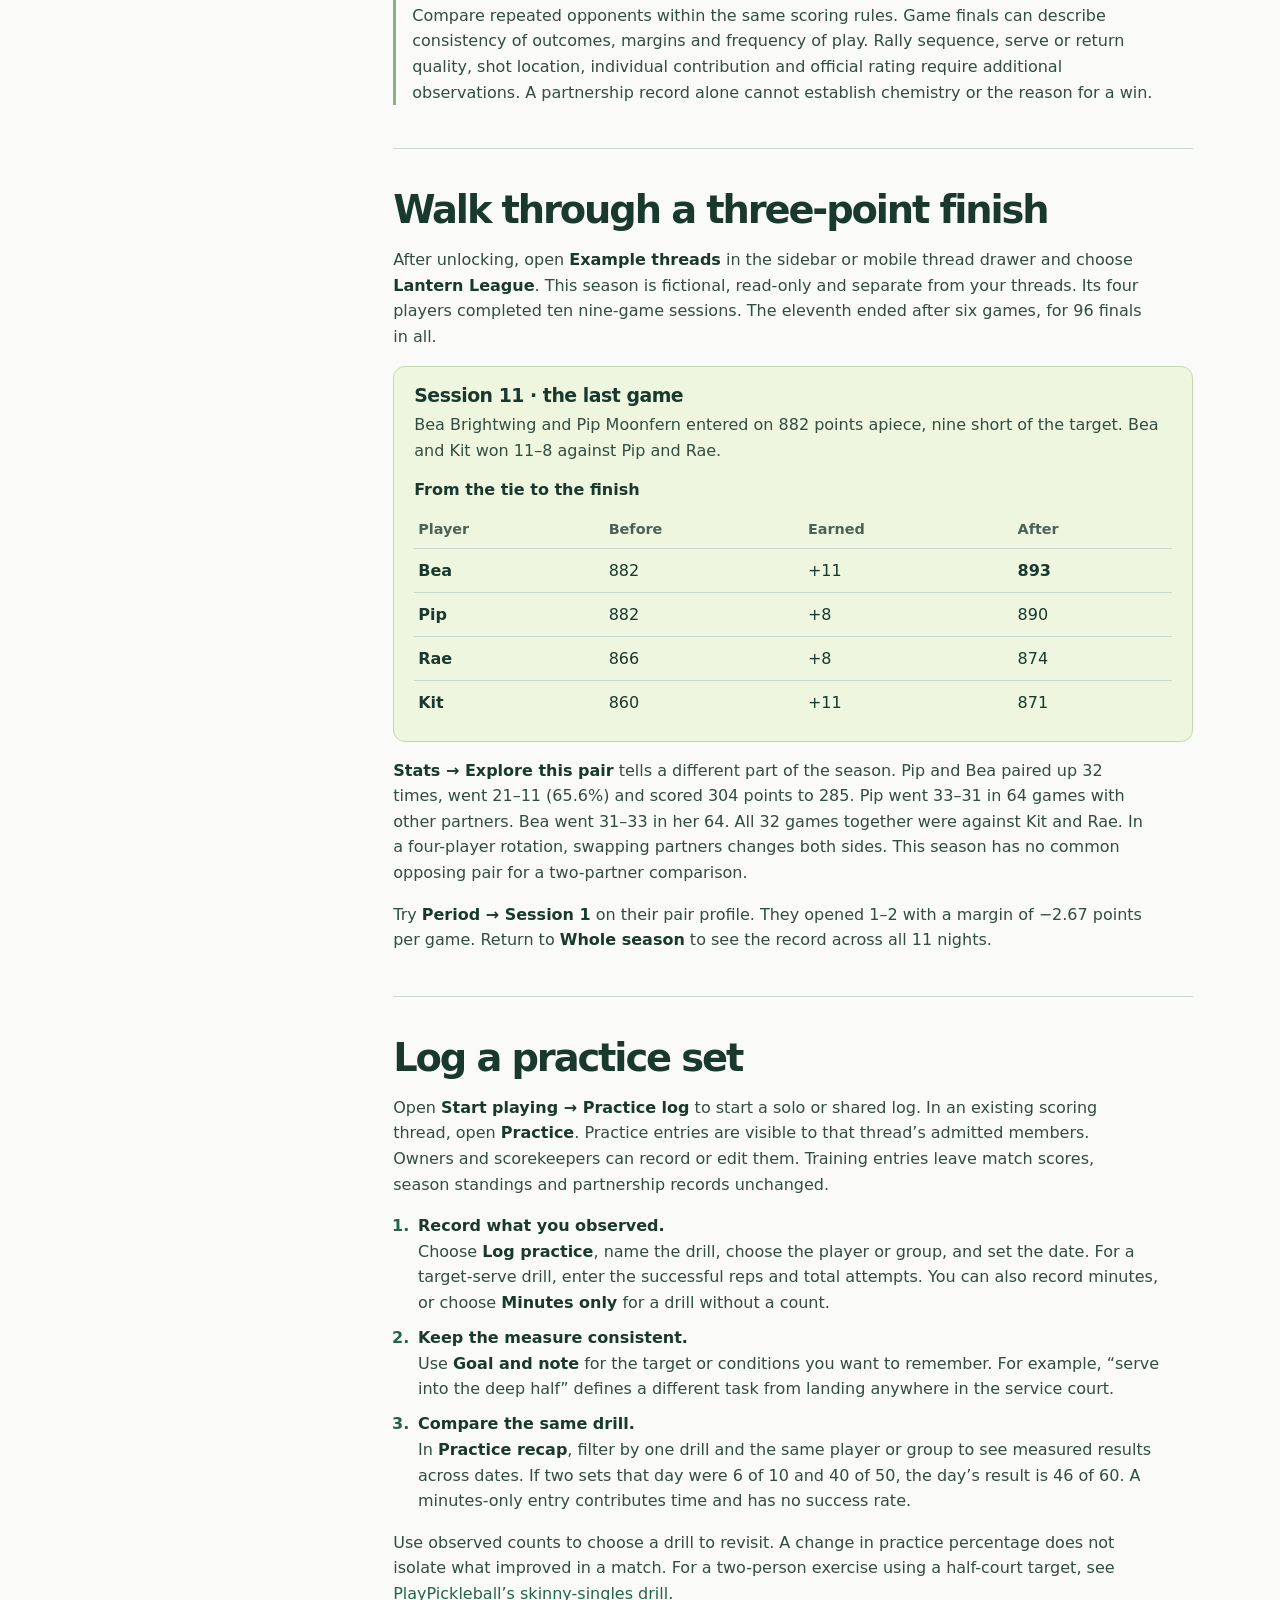
==== commit 1588eca6: "Clarify session guests and initial event check-in Describe the Next session guest flow and distingui" ====
--- a/docs/index.html
+++ b/docs/index.html
@@ -91,7 +91,7 @@
 <article><h3>Rotating partners</h3><p>4–16 players. Hypha generates doubles matchups, balances appearances and varies partners and opponents. A four-player rotation cycles through all three partnerships. A complete five-player cycle seats each player once. A longer or shorter session uses the rounds selected in <b>Thread rules</b>.</p></article>
 <article><h3>Fixed teams</h3><p>Assign everyone to a named pair. Each pair plays the other pairs once. Four teams on two courts play three rounds. An odd team count produces a team bye. With fewer courts, matches run in waves. Team session standings stay separate from the individual season race.</p></article></div>
 <p><b>Available courts</b> starts at one. Doubles can use two with eight attendees, three with twelve and four with sixteen. Pick the number actually available. A player scheduled on another active court must finish there before starting a conflicting matchup.</p>
-<h3>Same group, another night</h3><p>After submitting, choose <b>Next session</b>. For doubles, check who is present, add one-night guests and confirm the courts. To handle a late arrival or departure, use <b>Change attendance → Preview changes</b>. Review the matchups before applying. Started and scored games stay in place. Fewer than four eligible players pauses future doubles play. Fixed-team attendance changes use whole pairs. For singles, confirm the attending names and choose the opening matchup for the new night.</p>
+<h3>Same group, another night</h3><p>After submitting, choose <b>Next session</b> and confirm which regulars are playing. For a substitute, open <b>Guest for this session</b> and enter their name. Their scores stay in that outing’s recap; the guest is not added to the season roster or season leaderboard. Enter them again if they return for another session. For doubles, confirm the courts. To handle a late arrival or departure, use <b>Change attendance → Preview changes</b>. Review the matchups before applying. Started and scored games stay in place. Fewer than four eligible players pauses future doubles play. Fixed-team attendance changes use whole pairs. For singles, confirm the attending names and choose the opening matchup for the new night.</p>
 </section>
 <section class="chapter" id="rules" aria-labelledby="rules-heading"><h2 id="rules-heading">Set the game finish and the season finish</h2>
 <p>In Log a session setup, open <b>Thread rules</b> during creation. Set <b>Points to win a game</b> and <b>Game finish</b> for the score on each court. Separately, <b>Use a season points target</b> controls when the competition ends. These choices apply across the thread.</p>
@@ -153,7 +153,7 @@
 <section class="chapter" id="club-board" aria-labelledby="board-heading">
 <h2 id="board-heading">Run the court board</h2>
 <p>Scorekeepers can enter results. Keep the thread private or use its existing role-based invites for scorekeepers and read-only spectators.</p>
-<ol class="steps"><li><strong>Check people in before the draw.</strong> Enter each player in a separate name field; this is the default setup. For a ladder, order names from the top court downward. Use a last initial for duplicate first names. In <b>Check-in list</b>, uncheck absentees and mark one-night guests. Scheduled singles accepts 2–48 attendees and 1–24 physical courts. Scheduled doubles accepts 4–48 attendees and 1–12 courts. Fixed teams require complete pairs. Only full games occupy a court. Review the active, waiting and unused counts before creating the selected activity.</li>
+<ol class="steps"><li><strong>Check people in before the draw.</strong> Enter each player in a separate name field; this is the default setup. For a ladder, order names from the top court downward. Use a last initial for duplicate first names. In <b>Check-in list</b>, uncheck absentees. The checked-in players form the first session’s regular roster. Scheduled singles accepts 2–48 attendees and 1–24 physical courts. Scheduled doubles accepts 4–48 attendees and 1–12 courts. Fixed teams require complete pairs. Only full games occupy a court. Review the active, waiting and unused counts before creating the selected activity.</li>
 <li><strong>Find a court or player.</strong> Read the round or wave number and the count of courts final. Use <b>Where do I go?</b> with part of a name or a court number. Court cards show the two sides, court status and available scores. The player lookup distinguishes an absent player from a player sitting out. Check the ordered <b>Waiting list</b> on the current ladder round.</li>
 <li><strong>Record each actual final.</strong> Tap <b>Score Court</b> on the appropriate card. A posted live score can help spectators follow play. Only a saved final affects the standings. If a scheduled court says <b>Waiting</b>, finish the earlier game that needs its players. <b>Back to court board</b> returns to the assignments.</li>
 <li><strong>Review before sending players to a new ladder round.</strong> Finish every active court. For a late arrival or departure, open <b>Next round attendance</b>. In rotating doubles and singles, you can check returning players back in or add late guests. In fixed doubles, check registered pairs in or out together and introduce new pairs at the next session. Choose <b>Preview round</b>, check the courts and waiting list, then <b>Publish round</b>. A preview alone does not issue assignments.</li>
@@ -172,11 +172,11 @@
 </section>
 <section class="chapter" id="results" aria-labelledby="results-heading"><h2 id="results-heading">Find the answer behind a score</h2>
 <dl class="answers"><div><dt>Who leads the season?</dt><dd><b>Standings</b> ranks regular players by cumulative points in singles or rotating doubles. Equal point totals share a rank. Each singles player earns their own final score. Named teams have their own fixed-session standings. A bye adds no points or appearance.</dd></div>
-<div><dt>What happened tonight?</dt><dd><b>Recap</b> shows points this session, games played, points per game and applicable season progress. The denominator includes only saved games the player or team played. Session guests have their own row for that night. <b>Table</b> gives the exact numbers.</dd></div>
+<div><dt>What happened tonight?</dt><dd><b>Recap</b> shows points this session, games played, points per game and applicable season progress. The denominator includes only saved games the player or team played. Guest scores remain in that outing’s recap; guests are not included in the season leaderboard. <b>Table</b> gives the exact numbers.</dd></div>
 <div><dt>When did the lead move?</dt><dd><b>Progress → This session</b> plots cumulative earned points by game. <b>Season</b> shows each regular player’s gap from that night’s leader. Zero is the lead. Tap player cards to change visible lines, choose a checkpoint, or use the exact checkpoint table. Pending and unplayed games keep their labels.</dd></div>
 <div><dt>Which partners play best together?</dt><dd><b>Stats</b> opens with the highest partnership win rate and each player’s record apart. The default ranking starts at three games together. Equal values share rank and smaller samples are available separately. <b>Rank by</b> can instead show average margin, total wins or frequency. Average margin is points for minus points against, divided by games played.</dd></div>
 <div><dt>Did the opposition differ?</dt><dd>Tap a pair for <b>Together vs apart</b> and <b>Who they faced</b>. Tap a player for partner and opponent W–L and recent form. In <b>With each partner → Compare two partners</b>, select two partners. Each shared-opponent row holds the opposing pair constant within the chosen thread, period and format. It shows W–L, margin and count. Sparse results and differing schedules limit the comparison.</dd></div></dl>
-<p>Use <b>Period</b> for one session or the whole season. Rotating and fixed doubles are analyzed separately. Singles shows opponent head-to-head. Stats uses eligible saved finals, including finals in an active session. Corrections replace their original results. Guests keep their session identities. Use a comparable game rule when comparing timed and score-based sessions.</p>
+<p>Use <b>Period</b> for one session or the whole season. Rotating and fixed doubles are analyzed separately. Singles shows opponent head-to-head. Stats uses eligible saved finals, including finals in an active session. Corrections replace their original results. Use a comparable game rule when comparing timed and score-based sessions.</p>
 <h3>Reading results for your role</h3>
 <dl class="answers"><div><dt>As a player</dt><dd>Compare wins, games played and average point margin for a pairing over one night and the whole season. A 2–0 pairing has two observations. Check the opponents and look for repeat meetings before drawing a conclusion.</dd></div>
 <div><dt>As a director</dt><dd>Read appearances alongside points when someone waited or missed a round. Use the board’s court and attendance details to understand where players were assigned. A player can climb the ladder with wins while the season points table follows the points earned.</dd></div>
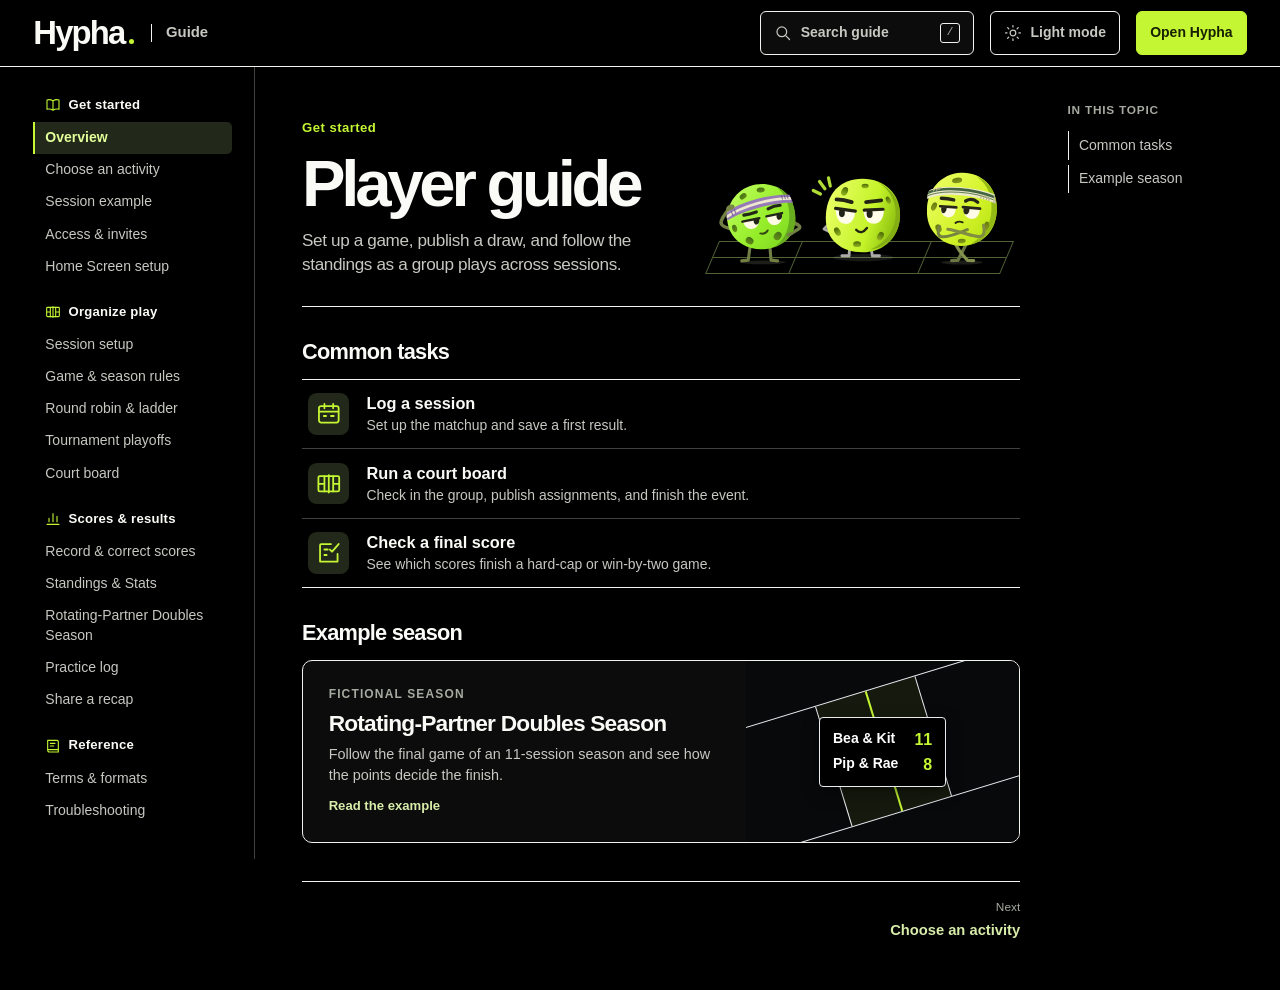
==== commit 1a1deca0: "Bring the courtside characters and typography to the player guide" ====
--- a/docs/index.html
+++ b/docs/index.html
@@ -1,115 +1,116 @@
 <!doctype html>
-<html lang="en">
+<html lang="en" data-theme="dark">
 <head>
-  <meta charset="utf-8">
-  <meta name="viewport" content="width=device-width, initial-scale=1">
-  <meta name="description" content="Hypha’s guide to games, events and practice. Score a game, run a club court board, plan rounds and pools, and follow standings and partnerships.">
-  <title>Hypha</title>
-  <link rel="icon" href="data:,">
-  <link rel="stylesheet" href="./assets/guide.css">
+<meta charset="utf-8"><meta name="viewport" content="width=device-width,initial-scale=1,viewport-fit=cover">
+<meta name="description" content="Hypha’s player guide to session setup, game rules, round robins, ladders, tournaments, scoring, and season standings.">
+<meta name="theme-color" content="#000000" id="theme-color"><title>Player guide · Hypha</title>
+<link rel="icon" href="./play/media/icon.png"><link rel="stylesheet" href="./assets/guide.css">
+<script>try{if(localStorage.getItem('hypha-guide-theme')==='light')document.documentElement.dataset.theme='light';}catch(e){}</script>
+<script src="./assets/guide.js" defer></script>
 </head>
-<body id="top">
-<a class="skip" href="#guide">Skip to the guide</a>
-<header class="masthead"><div class="wide mast-inner">
-  <a class="brand" href="#top" aria-label="Hypha, back to top"><strong>Hypha</strong></a>
-  <a class="app-button" href="https://hypha.franklinwaggoner.chatgpt.site/">Open Hypha</a>
-</div></header>
-<main>
-<div class="cover"><div class="wide hero">
-  <div class="hero-copy"><p class="eyebrow">Player guide</p><h1>Choose how you want to play.</h1><p>Score a match, plan a round robin or tournament, follow a ladder, or keep a practice log.</p>
-    <div class="cover-links"><a href="#activities">Choose an activity</a><a href="#four-friends">Log a session</a></div>
-    <p class="release-note" id="release-status">This guide covers live Hypha v22, including Log a session, separate game-finish modes and Example threads.</p>
-  </div>
-  <figure class="match">
-    <figcaption><span>The Lantern League</span><span>Fictional season</span></figcaption>
-    <div class="court" aria-hidden="true"><div class="kitchen"></div><div class="net"></div><div class="base left"></div><div class="base right"></div>
-      <div class="side"><span>Pip &amp; Rae</span><b>8</b></div><div class="side winning"><span>Bea &amp; Kit</span><b>11</b></div>
-    </div>
-    <div class="match-foot"><span>Session 11 · Game 6</span><strong>Final</strong></div>
-    <span class="sr">In this fictional match, Bea and Kit defeated Pip and Rae, 11 to 8.</span>
-  </figure>
-</div></div>
-<div class="wide guide-layout">
-<nav class="contents" aria-label="Guide contents"><h2>In this guide</h2><ul>
-<li><a href="#activities">Choose an activity</a></li>
-<li><a href="#four-friends">Session example</a></li>
-<li><a href="#access">Access &amp; invites</a></li>
-<li><a href="#setup">Session setup</a></li>
-<li><a href="#rules">Game &amp; season rules</a></li>
-<li><a href="#club-formats">Round robin &amp; ladder</a></li>
-<li><a href="#tournament">Tournament playoffs</a></li>
-<li><a href="#club-board">Run the court board</a></li>
-<li><a href="#courtside">Score &amp; correct</a></li>
-<li><a href="#results">Standings &amp; Stats</a></li>
-<li><a href="#lantern">Lantern League</a></li>
-<li><a href="#practice-log">Practice log</a></li>
-<li><a href="#share">Email a recap</a></li>
-<li><a href="#home-screen">Home Screen setup</a></li>
-<li><a href="#play-language">Terms &amp; other formats</a></li>
-<li><a href="#help">Troubleshooting</a></li>
-</ul></nav>
-<div id="guide" class="chapters" tabindex="-1">
-<section class="chapter" id="activities" aria-labelledby="activities-heading"><h2 id="activities-heading">Choose an activity</h2>
-<p>Choose <b>Start playing</b> to set up an activity for today or plan a tournament for a later date. Each activity keeps its own thread, rules and membership. You can use the same thread for another visit.</p>
-<dl class="rows"><div><dt>Log a session</dt><dd>Record singles or doubles results for one outing, then return to the same thread next time. Choose game and season rules and save each result at courtside.</dd></div>
-<div><dt>Round robin</dt><dd>Choose scheduled opponents in singles or fixed doubles, or use a rotating-partner mixer. A published court sheet lets people find their wave before earlier results arrive.</dd></div>
-<div><dt>Ladder</dt><dd>Use each round’s winners to move people between courts, or complete a block of games within a flight before movement. Preview the next assignments, then publish them.</dd></div>
-<div><dt>Tournament</dt><dd>Start with a seeded elimination bracket or use pool games to qualify entrants for playoffs. Review the actual bracket before announcing the next games.</dd></div>
-<div><dt>Practice log</dt><dd>Record minutes or successful repetitions for a drill. You can start solo and keep practice separate from competitions.</dd></div></dl>
-<h3>Game, session and season</h3>
-<p>A <b>game</b> is one singles or doubles matchup with a final score. A <b>session</b> holds the games from one dated outing and can contain just one game. A <b>season</b> brings together the sessions in the same thread.</p>
-<ul><li><strong>One-game outing.</strong> Choose <b>Start playing → Log a session → Singles</b>, enter two players, save their 11–7 final and submit the session. That is one game in one session.</li>
-<li><strong>Several outings.</strong> Return to the same thread next week and choose <b>Next session</b>. If you play two more games, the season now contains three games across two dated sessions. Use <b>Recap</b> for one outing and <b>Standings</b> for the accumulated season points.</li></ul>
-<p>To explore before starting, open <b>Example threads</b> in the sidebar or mobile thread drawer. The examples are fictional and read-only: the 48-player <b>Firefly Mixer</b> and <b>Skybridge Ladder</b>, plus tournament, practice and season examples.</p>
-</section>
-<section class="chapter" id="four-friends" aria-labelledby="four-heading">
-<h2 id="four-heading">Session example</h2>
+<body id="top"><a class="skip" href="#guide">Skip to guide content</a>
+<svg class="guide-defs" width="0" height="0" aria-hidden="true" focusable="false" xmlns="http://www.w3.org/2000/svg"><defs><linearGradient id="guide-ball-paint" x1="0" y1=".25" x2="1" y2=".55" gradientUnits="objectBoundingBox"><stop offset="0" stop-color="#eaff66" /><stop offset=".64" stop-color="#c4f329" /><stop offset="1" stop-color="#89bd0f" /></linearGradient><linearGradient id="guide-hole-paint" x2="0" y2="1"><stop stop-color="#476604" /><stop offset="1" stop-color="#96b720" /></linearGradient><g id="guide-player-shadow"><ellipse cx="63" cy="99" rx="34" ry="4" fill="currentColor" opacity=".14" /></g><g id="guide-player-shell"><g fill="none" stroke="currentColor" stroke-width="3.2" stroke-linecap="round" stroke-linejoin="round"><path d="M48 83l-1 14h-8m32-14 2 14h8M32 54l-13 13 12 6m54-23 13 12-9 10" /></g><path d="M21 55C21 28 37 11 62 11c25 0 42 17 42 40 0 24-17 42-42 42-24 0-41-14-41-38Z" fill="url(#guide-ball-paint)" /><path d="M77 14c14 6 24 23 22 40-2 19-15 30-28 36 20-3 33-18 33-39 0-16-11-31-27-37Z" fill="#84ae14" /><g fill="url(#guide-hole-paint)"><ellipse cx="42" cy="25" rx="3.5" ry="5" transform="rotate(26 42 25)" /><ellipse cx="65" cy="19" rx="4" ry="2.6" /><ellipse cx="91" cy="35" rx="2.5" ry="4.4" transform="rotate(-27 91 35)" /><ellipse cx="34" cy="70" rx="3.2" ry="5" transform="rotate(-29 34 70)" /><ellipse cx="56" cy="84" rx="4.4" ry="3.2" /><ellipse cx="82" cy="75" rx="3.4" ry="5" transform="rotate(28 82 75)" /></g><path d="m15 28-8-4m13-2-6-8m12 5-2-9" stroke="#b1dc35" stroke-width="3.6" stroke-linecap="round" fill="none" /></g><g id="guide-player-eyes"><path d="M32 44l22 3c-1 11-6 16-13 14-6-1-9-8-9-17Zm31 2 23-1c0 11-5 17-13 16-6-1-9-6-10-15Z" fill="#fffce9" /></g><g id="guide-player-pupils"><g fill="#222318"><ellipse cx="39" cy="49" rx="3.3" ry="4.8" /><ellipse cx="70" cy="50" rx="3.4" ry="4.7" /></g></g><g id="guide-player-face"><g fill="none" stroke="#232315" stroke-linecap="round"><path d="m32 44 22 3m10-1 21-1" stroke-width="3.6" /><g stroke-width="4.2"><path d="M33 34q8 0 17 3" /><path d="m66 37 17-2" /></g><path d="M55 68q6 6 12-2" stroke-width="2.6" /></g></g><symbol id="guide-icon-book" viewBox="0 0 24 24"><path d="M3 4.5c3-1 6-.6 9 1.3 3-1.9 6-2.3 9-1.3v14c-3-1-6-.6-9 1.3-3-1.9-6-2.3-9-1.3zM12 5.8v14" /></symbol><symbol id="guide-icon-court" viewBox="0 0 24 24"><rect x="2.5" y="5" width="19" height="14" rx="1.3" /><path d="M12 4v16M8 5v14m8-14v14M3 12h5m8 0h5" /></symbol><symbol id="guide-icon-bars" viewBox="0 0 24 24"><path d="M3 20h18M6 16v-5m6 5V4m6 12V8" /></symbol><symbol id="guide-icon-guide" viewBox="0 0 24 24"><path d="M4 3.5h14a2 2 0 0 1 2 2V21H6.5A2.5 2.5 0 0 1 4 18.5zM4 17.5h16M8 8h7m-7 4h5" /></symbol><symbol id="guide-icon-scorecard" viewBox="0 0 24 24"><rect x="3" y="5" width="18" height="15" rx="2" /><path d="M3.5 10h17M8 3v4m8-4v4M7.5 14h2m4.5 0h2.5" /></symbol><symbol id="guide-icon-score-check" viewBox="0 0 24 24"><path d="M14 4H5a1 1 0 0 0-1 1v15h16v-7M8 9h3m-3 5h2m3-5 2 2 6-7" /></symbol><symbol id="guide-icon-search" viewBox="0 0 24 24"><circle cx="10.5" cy="10.5" r="6.5" /><path d="m16 16 4.8 4.8" /></symbol><symbol id="guide-icon-sun" viewBox="0 0 24 24"><circle cx="12" cy="12" r="3.8" /><path d="M12 2v2m0 16v2M2 12h2m16 0h2M4.9 4.9l1.5 1.5m11.2 11.2 1.5 1.5M4.9 19.1l1.5-1.5M17.6 6.4l1.5-1.5" /></symbol><symbol id="guide-icon-moon" viewBox="0 0 24 24"><path d="M20.3 14.6A8.7 8.7 0 0 1 9.4 3.7 8.7 8.7 0 1 0 20.3 14.6z" /></symbol><symbol id="guide-icon-menu" viewBox="0 0 24 24"><path d="M3 6h18M3 12h12M3 18h18" /></symbol><symbol id="guide-icon-chevron" viewBox="0 0 24 24"><path d="m6 9 6 6 6-6" /></symbol></defs></svg>
+<header class="topbar"><div class="top-inner">
+  <a class="brand" href="./play/index.html" aria-label="Hypha, about the app">Hypha<i aria-hidden="true"></i></a><span class="product">Guide</span>
+  <div class="commands"><button class="search-open js-only" type="button" id="open-search" hidden><svg class="ui-icon" aria-hidden="true" focusable="false" viewBox="0 0 24 24"><use href="#guide-icon-search"></use></svg><span>Search guide</span><kbd>/</kbd></button>
+  <button class="theme-button js-only" id="theme-choice" type="button" hidden><svg class="ui-icon when-dark" aria-hidden="true" focusable="false" viewBox="0 0 24 24"><use href="#guide-icon-sun"></use></svg><svg class="ui-icon when-light" aria-hidden="true" focusable="false" viewBox="0 0 24 24"><use href="#guide-icon-moon"></use></svg><span id="theme-text">Light mode</span></button>
+  <a class="app" href="https://hypha.franklinwaggoner.chatgpt.site/">Open Hypha</a></div>
+</div>
+<details class="mobile-topics" id="mobile-topics"><summary><svg class="ui-icon" aria-hidden="true" focusable="false" viewBox="0 0 24 24"><use href="#guide-icon-menu"></use></svg>Guide topics <span class="mobile-current" id="mobile-current">Overview</span><svg class="ui-icon menu-chevron" aria-hidden="true" focusable="false" viewBox="0 0 24 24"><use href="#guide-icon-chevron"></use></svg></summary>
+  <div class="mobile-panel"><nav aria-label="Mobile guide topics"><div class="nav-group"><p><svg class="ui-icon" aria-hidden="true" focusable="false" viewBox="0 0 24 24"><use href="#guide-icon-book"></use></svg>Get started</p><ul><li><a class="topic-link" href="#overview" data-topic-link="overview">Overview</a></li><li><a class="topic-link" href="#activities" data-topic-link="activities">Choose an activity</a></li><li><a class="topic-link" href="#four-friends" data-topic-link="four-friends">Session example</a></li><li><a class="topic-link" href="#access" data-topic-link="access">Access &amp; invites</a></li><li><a class="topic-link" href="#home-screen" data-topic-link="home-screen">Home Screen setup</a></li></ul></div><div class="nav-group"><p><svg class="ui-icon" aria-hidden="true" focusable="false" viewBox="0 0 24 24"><use href="#guide-icon-court"></use></svg>Organize play</p><ul><li><a class="topic-link" href="#setup" data-topic-link="setup">Session setup</a></li><li><a class="topic-link" href="#rules" data-topic-link="rules">Game &amp; season rules</a></li><li><a class="topic-link" href="#club-formats" data-topic-link="club-formats">Round robin &amp; ladder</a></li><li><a class="topic-link" href="#tournament" data-topic-link="tournament">Tournament playoffs</a></li><li><a class="topic-link" href="#club-board" data-topic-link="club-board">Court board</a></li></ul></div><div class="nav-group"><p><svg class="ui-icon" aria-hidden="true" focusable="false" viewBox="0 0 24 24"><use href="#guide-icon-bars"></use></svg>Scores &amp; results</p><ul><li><a class="topic-link" href="#courtside" data-topic-link="courtside">Record &amp; correct scores</a></li><li><a class="topic-link" href="#results" data-topic-link="results">Standings &amp; Stats</a></li><li><a class="topic-link" href="#lantern" data-topic-link="lantern">Rotating-Partner Doubles Season</a></li><li><a class="topic-link" href="#practice-log" data-topic-link="practice-log">Practice log</a></li><li><a class="topic-link" href="#share" data-topic-link="share">Share a recap</a></li></ul></div><div class="nav-group"><p><svg class="ui-icon" aria-hidden="true" focusable="false" viewBox="0 0 24 24"><use href="#guide-icon-guide"></use></svg>Reference</p><ul><li><a class="topic-link" href="#play-language" data-topic-link="play-language">Terms &amp; formats</a></li><li><a class="topic-link" href="#help" data-topic-link="help">Troubleshooting</a></li></ul></div></nav></div>
+</details></header>
+<div class="book">
+<aside class="side"><nav aria-label="Guide topics"><div class="nav-group"><p><svg class="ui-icon" aria-hidden="true" focusable="false" viewBox="0 0 24 24"><use href="#guide-icon-book"></use></svg>Get started</p><ul><li><a class="topic-link" href="#overview" data-topic-link="overview">Overview</a></li><li><a class="topic-link" href="#activities" data-topic-link="activities">Choose an activity</a></li><li><a class="topic-link" href="#four-friends" data-topic-link="four-friends">Session example</a></li><li><a class="topic-link" href="#access" data-topic-link="access">Access &amp; invites</a></li><li><a class="topic-link" href="#home-screen" data-topic-link="home-screen">Home Screen setup</a></li></ul></div><div class="nav-group"><p><svg class="ui-icon" aria-hidden="true" focusable="false" viewBox="0 0 24 24"><use href="#guide-icon-court"></use></svg>Organize play</p><ul><li><a class="topic-link" href="#setup" data-topic-link="setup">Session setup</a></li><li><a class="topic-link" href="#rules" data-topic-link="rules">Game &amp; season rules</a></li><li><a class="topic-link" href="#club-formats" data-topic-link="club-formats">Round robin &amp; ladder</a></li><li><a class="topic-link" href="#tournament" data-topic-link="tournament">Tournament playoffs</a></li><li><a class="topic-link" href="#club-board" data-topic-link="club-board">Court board</a></li></ul></div><div class="nav-group"><p><svg class="ui-icon" aria-hidden="true" focusable="false" viewBox="0 0 24 24"><use href="#guide-icon-bars"></use></svg>Scores &amp; results</p><ul><li><a class="topic-link" href="#courtside" data-topic-link="courtside">Record &amp; correct scores</a></li><li><a class="topic-link" href="#results" data-topic-link="results">Standings &amp; Stats</a></li><li><a class="topic-link" href="#lantern" data-topic-link="lantern">Rotating-Partner Doubles Season</a></li><li><a class="topic-link" href="#practice-log" data-topic-link="practice-log">Practice log</a></li><li><a class="topic-link" href="#share" data-topic-link="share">Share a recap</a></li></ul></div><div class="nav-group"><p><svg class="ui-icon" aria-hidden="true" focusable="false" viewBox="0 0 24 24"><use href="#guide-icon-guide"></use></svg>Reference</p><ul><li><a class="topic-link" href="#play-language" data-topic-link="play-language">Terms &amp; formats</a></li><li><a class="topic-link" href="#help" data-topic-link="help">Troubleshooting</a></li></ul></div></nav></aside>
+<main id="guide" tabindex="-1"><section class="chapter overview" id="overview" data-topic="overview" data-label="Overview" data-group="Get started" aria-labelledby="overview-title">
+<header class="guide-mast"><div class="mast-copy"><p class="crumb" aria-label="Guide category">Get started</p><h1 id="overview-title" tabindex="-1">Player guide</h1>
+<p class="overview-intro" id="release-status">Set up a game, publish a draw, and follow the standings as a group plays across sessions.</p></div><div class="court-crew" aria-hidden="true"><img class="court-player iris" src="./assets/mascots/iris-sweatband.svg" width="120" height="124" alt=""><svg class="court-player center" viewBox="0 0 118 108" aria-hidden="true" focusable="false"><use href="#guide-player-shadow"></use><g class="player-figure"><use href="#guide-player-shell"></use><g class="player-eyes"><use href="#guide-player-eyes"></use><g class="player-glance"><use href="#guide-player-pupils"></use></g></g><use href="#guide-player-face"></use></g></svg><img class="court-player striped" src="./assets/mascots/striped-sweatband.svg" width="110" height="124" alt=""></div></header>
+<details class="within-topic"><summary>In this topic</summary><ul><li><a href="#common-tasks">Common tasks</a></li><li><a href="#example-season">Example season</a></li></ul></details><h2 id="common-tasks">Common tasks</h2>
+<div class="task-list">
+  <a href="#four-friends"><svg class="ui-icon" aria-hidden="true" focusable="false" viewBox="0 0 24 24"><use href="#guide-icon-scorecard"></use></svg><span><strong>Log a session</strong><small>Set up the matchup and save a first result.</small></span></a>
+  <a href="#club-board"><svg class="ui-icon" aria-hidden="true" focusable="false" viewBox="0 0 24 24"><use href="#guide-icon-court"></use></svg><span><strong>Run a court board</strong><small>Check in the group, publish assignments, and finish the event.</small></span></a>
+  <a href="#valid-finals"><svg class="ui-icon" aria-hidden="true" focusable="false" viewBox="0 0 24 24"><use href="#guide-icon-score-check"></use></svg><span><strong>Check a final score</strong><small>See which scores finish a hard-cap or win-by-two game.</small></span></a>
+</div>
+<h2 id="example-season">Example season</h2>
+<a class="lantern-card" href="#lantern">
+  <span class="lantern-copy"><small>Fictional season</small><strong>Rotating-Partner Doubles Season</strong><span>Follow the final game of an 11-session season and see how the points decide the finish.</span><b>Read the example </b></span>
+  <span class="court-window" role="img" aria-label="Session 11, game 6. Bea and Kit beat Pip and Rae, 11–8."><span class="court-lines" aria-hidden="true"><i></i></span><span class="mini-score" aria-hidden="true"><span>Bea &amp; Kit <b>11</b></span><span>Pip &amp; Rae <b>8</b></span></span></span>
+</a><nav class="pager" aria-label="Adjacent topics"><a href="#activities" class="next"><small>Next</small><span>Choose an activity</span></a></nav></section>
+<section class="chapter" id="activities" aria-labelledby="activities-heading" data-topic="activities" data-label="Choose an activity" data-group="Get started"><p class="crumb" aria-label="Guide category">Get started</p><h2 id="activities-heading" tabindex="-1"><span>Choose an activity</span><span class="topic-player" aria-hidden="true"><svg class="court-player center" viewBox="0 0 118 108" aria-hidden="true" focusable="false"><use href="#guide-player-shadow"></use><g class="player-figure"><use href="#guide-player-shell"></use><g class="player-eyes"><use href="#guide-player-eyes"></use><g class="player-glance"><use href="#guide-player-pupils"></use></g></g><use href="#guide-player-face"></use></g></svg></span></h2>
+<p>Choose <b>Start playing</b> to set up an activity for today or plan a tournament for a later date. Each thread has its own rules and membership. Open it again under <b>Threads</b> in the sidebar.</p>
+<details class="within-topic"><summary>In this topic</summary><ul><li><a href="#game-session-season">Thread, session and season</a></li><li><a href="#activities-log-a-session">Log a session</a></li><li><a href="#activities-round-robin">Round robin</a></li><li><a href="#activities-ladder">Ladder</a></li><li><a href="#activities-tournament">Tournament</a></li><li><a href="#activities-practice-log">Practice log</a></li></ul></details><dl class="rows"><div><dt id="activities-log-a-session">Log a session</dt><dd>Record singles or doubles results for one outing, then return to the same thread next time. Choose game and season rules and save each result at courtside.</dd></div>
+<div><dt id="activities-round-robin">Round robin</dt><dd>Choose scheduled opponents in singles or fixed doubles, or use a rotating-partner mixer. A published court sheet lets people find their wave before earlier results arrive.</dd></div>
+<div><dt id="activities-ladder">Ladder</dt><dd>Use each round’s winners to move people between courts, or complete a block of games within a flight before movement. Preview the next assignments, then publish them.</dd></div>
+<div><dt id="activities-tournament">Tournament</dt><dd>Start with a seeded elimination bracket or use pool games to qualify entrants for playoffs. Review the actual bracket before announcing the next games.</dd></div>
+<div><dt id="activities-practice-log">Practice log</dt><dd>Record minutes or successful repetitions for a drill. You can start solo and keep practice separate from competitions.</dd></div></dl>
+<h3 id="game-session-season">Thread, session and season</h3>
+<p>A <strong>thread</strong> keeps your group together. A <strong>session</strong> is one outing with one or more games. Your <strong>season</strong> tracks results across those sessions. A game is one singles or doubles matchup with a final score.</p>
+<ul><li><strong id="activities-one-game-outing">One-game outing.</strong> Choose <b>Start playing → Log a session → Singles</b>, enter two players, save their 11–7 final and submit the session. That is one game in one session.</li>
+<li><strong id="activities-several-outings">Several outings.</strong> Return to the same thread next week and choose <b>Next session</b>. If you play two more games, the season now contains three games across two dated sessions. Use <b>Recap</b> for one outing and <b>Standings</b> for the accumulated season points.</li></ul>
+<p>To explore before starting, open <b>Example threads</b> in the sidebar or mobile thread drawer. All six examples are fictional and read-only. For a 48-player draw, choose <b>Rotating-Partner Doubles Round Robin</b> or <b>Singles Ladder (Winner Up, Loser Down)</b>. The directory also has <b>Singles Match Log</b>, <b>Doubles Tournament (Pool Play and Playoffs)</b>, <b>Practice Log</b> and <a href="#lantern">Rotating-Partner Doubles Season</a>.</p>
+<nav class="pager" aria-label="Adjacent topics"><a href="#overview" class="previous"><small>Previous</small><span>Overview</span></a><a href="#four-friends" class="next"><small>Next</small><span>Session example</span></a></nav></section>
+
+<section class="chapter" id="four-friends" aria-labelledby="four-heading" data-topic="four-friends" data-label="Session example" data-group="Get started">
+<p class="crumb" aria-label="Guide category">Get started</p><h2 id="four-heading" tabindex="-1"><span>Session example</span><span class="topic-player" aria-hidden="true"><img class="court-player iris" src="./assets/mascots/iris-sweatband.svg" width="120" height="124" alt=""></span></h2>
 <p>Start with <b>Start playing → Log a session</b> for singles or doubles. This example uses four players on one court to show a full doubles rotation.</p>
-<ol class="steps"><li><strong>Set up a doubles rotation.</strong> Unlock Hypha, open <b>Start playing → Log a session</b> and choose doubles. Name the group, set the date and enter four names. Leave <b>Available courts</b> at one. For a short night, open <b>Thread rules</b> and choose three rounds.</li>
-<li><strong>Check the three matchups.</strong> In a full four-player cycle, each person partners each other person once and faces each of them twice. More rounds repeat this cycle with a fresh opportunity to score.</li>
-<li><strong>Save the first result.</strong> Suppose Fern and Moss beat Wren and Lark 11–7 in their assigned game. Enter 11 for Fern and Moss, 7 for Wren and Lark, then tap <b>Save game</b>. Both winners earn 11 points and both opponents earn 7. One final counts as one game played for each person.</li>
-<li><strong>Keep the thread for next week.</strong> Score the remaining games, then submit the session. Open <b>Recap</b> for tonight’s totals or <b>Next session</b> when you play again. Choose <b>Stats</b> to explore partnerships once you have several results.</li></ol>
-</section>
-<section class="chapter" id="access" aria-labelledby="access-heading"><h2 id="access-heading">Open Hypha</h2>
-<p>Open the <a href="https://hypha.franklinwaggoner.chatgpt.site/">official Hypha app</a> in your browser and enter the shared site passphrase. Use your group’s invite link to join its thread.</p>
-<h3>Starting or joining a group</h3>
-<ul><li><strong>Start a group.</strong> Open the thread sidebar, or the thread drawer on a phone, and choose <b>Start playing</b>. A new thread is private until its creator issues an invite.</li>
-<li><strong>Join a group.</strong> Open the full private invite link from its creator. Unlock Hypha if prompted, check which role the invite offers, and enter the four-digit thread passcode if requested. You can also paste the full link into <b>Join a thread</b>. Once admitted, reopen it from your sidebar.</li>
+<details class="within-topic"><summary>In this topic</summary><ul><li><a href="#four-friends-set-up-a-doubles-rotation">Set up a doubles rotation</a></li><li><a href="#four-friends-check-the-three-matchups">Check the three matchups</a></li><li><a href="#four-friends-save-the-first-result">Save the first result</a></li><li><a href="#four-friends-keep-the-thread-for-next-week">Keep the thread for next week</a></li></ul></details><ol class="steps"><li><strong id="four-friends-set-up-a-doubles-rotation">Set up a doubles rotation.</strong> Unlock Hypha, open <b>Start playing → Log a session</b> and choose doubles. Name the group, set the date and enter four names. Leave <b>Available courts</b> at one. For a short night, open <b>Thread rules</b> and choose three rounds.</li>
+<li><strong id="four-friends-check-the-three-matchups">Check the three matchups.</strong> In a full four-player cycle, each person partners each other person once and faces each of them twice. More rounds repeat this cycle with a fresh opportunity to score.</li>
+<li><strong id="four-friends-save-the-first-result">Save the first result.</strong> Suppose Fern and Moss beat Wren and Lark 11–7 in their assigned game. Enter 11 for Fern and Moss, 7 for Wren and Lark, then tap <b>Save score</b>. Both winners earn 11 points and both opponents earn 7. One final counts as one game played for each person.</li>
+<li><strong id="four-friends-keep-the-thread-for-next-week">Keep the thread for next week.</strong> Score the remaining games, then submit the session. Open <b>Recap</b> for tonight’s totals or <b>Next session</b> when you play again. Choose <b>Stats</b> to explore partnerships once you have several results.</li></ol>
+<nav class="pager" aria-label="Adjacent topics"><a href="#activities" class="previous"><small>Previous</small><span>Choose an activity</span></a><a href="#access" class="next"><small>Next</small><span>Access &amp; invites</span></a></nav></section>
+
+<section class="chapter" id="access" aria-labelledby="access-heading" data-topic="access" data-label="Access &amp; invites" data-group="Get started"><p class="crumb" aria-label="Guide category">Get started</p><h2 id="access-heading" tabindex="-1"><span>Open Hypha</span><span class="topic-player" aria-hidden="true"><img class="court-player striped" src="./assets/mascots/striped-sweatband.svg" width="110" height="124" alt=""></span></h2>
+<p>Open the <a href="https://hypha.franklinwaggoner.chatgpt.site/">official Hypha app</a> in your browser and enter the shared site passphrase the first time. Use your group’s invite link to join its thread. Hypha reopens automatically in this browser while its seven-day entry cookie remains valid. If it expires or is cleared, enter the passphrase again. There is no lock or log-out control.</p>
+<details class="within-topic"><summary>In this topic</summary><ul><li><a href="#access-starting-or-joining-a-group">Starting or joining a group</a></li><li><a href="#access-choose-what-an-invite-allows">Choose what an invite allows</a></li><li><a href="#access-owner">Owner</a></li><li><a href="#access-scorekeeper">Scorekeeper</a></li><li><a href="#access-read-only-viewer">Guest</a></li><li><a href="#activity-chat">Activity chat</a></li><li><a href="#app-appearance">Appearance</a></li></ul></details><h3 id="access-starting-or-joining-a-group">Starting or joining a group</h3>
+<ul><li><strong id="access-start-a-group">Start a group.</strong> Open the thread sidebar, or the thread drawer on a phone, and choose <b>Start playing</b>. A new thread is private until its creator issues an invite.</li>
+<li><strong id="access-join-a-group">Join a group.</strong> Open the full private invite link from its creator. Unlock Hypha if prompted, check which role the invite offers, and enter the four-digit thread passcode if requested. You can also paste the full link into <b>Join a thread</b>. Once admitted, reopen it under <b>Threads</b> in the sidebar.</li>
 </ul>
-<h3>Choose what an invite allows</h3>
-<dl class="rows"><div><dt>Owner</dt><dd>Sets up the group, chooses rules, invites players, scores games and manages sessions.</dd></div><div><dt>Scorekeeper</dt><dd>Can start games, post live scores, save or correct finals, manage sessions and view score history.</dd></div><div><dt>Read-only viewer</dt><dd>Can follow schedules, results, standings and Stats, and can email a submitted recap. Only owners manage thread invites.</dd></div></dl>
-<p>Owners choose <b>Share</b>, select a role, then create that role’s invite. <b>Require a thread passcode</b> starts on. Give the four-digit passcode separately from the link. If the thread passcode is off, players still need the private link and the Hypha passphrase.</p>
-</section>
-<section class="chapter" id="home-screen" aria-labelledby="install-heading"><h2 id="install-heading">Keep Hypha on your Home Screen</h2>
+<h3 id="access-choose-what-an-invite-allows">Choose what an invite allows</h3>
+<dl class="rows"><div><dt id="access-owner">Owner</dt><dd>Scores and chats, manages invitations and participant roles, and can remove messages from the activity.</dd></div><div><dt id="access-scorekeeper">Scorekeeper</dt><dd>The default for a new invite. Can chat, start games, post live scores, save or correct finals, manage sessions and view the activity log.</dd></div><div><dt id="access-read-only-viewer">Guest</dt><dd>Can chat, follow scores and standings, and share a submitted recap. Score editing requires Scorekeeper access. Choose Guest explicitly when creating an invite for someone who should not edit scores. People admitted through an earlier read-only invite keep Guest access.</dd></div></dl>
+<p>In the thread header, owners choose <b>Share</b>. Open <b>Thread invite</b> if the menu also offers session results, choose a role, then create that role’s invite. <b>Require a thread passcode</b> starts on. Give the four-digit passcode separately from the link. If the thread passcode is off, players still need the private link and the Hypha passphrase.</p>
+<p><b>Guest</b> access controls what someone can do in a thread. <b>Guest for this session</b> adds a substitute to one outing’s roster.</p>
+<p>To change someone who has already joined, open <b>Participant roles</b> in the invite panel. Match their activity ID with the one shown in Chat, choose their new role, then confirm. Changing or disabling a link affects future admissions. <b>Remove all participants and invites</b> also ends current memberships.</p>
+<h3 id="activity-chat">Activity chat</h3><p>Everyone admitted to the thread can use Chat without creating an account. Open <b>Chat</b> beside the scorecard or practice log. One conversation follows the activity across outings. Enter a display nickname and a message, optionally tag the selected session, then choose <b>Send message</b>. Nicknames are self-chosen. The short activity ID distinguishes people who use the same nickname and stays with that workspace in this activity.</p>
+<p>Everyone admitted can read and post. The owner can remove a message from the conversation. Each message allows up to 1,000 characters and each person can send 12 per minute in an activity. Example threads and shared recaps contain no chat.</p>
+<h3 id="app-appearance">Appearance</h3><p>Tap the moon or sun on the unlock screen or at the bottom of the thread sidebar or drawer. The <b>Appearance</b> menu shows a check beside your choice. Hypha starts in <b>Dark</b> with a black background. Choose <b>Light</b> for a light background or <b>System</b> to follow your device’s appearance. The choice stays in this browser.</p>
+<nav class="pager" aria-label="Adjacent topics"><a href="#four-friends" class="previous"><small>Previous</small><span>Session example</span></a><a href="#home-screen" class="next"><small>Next</small><span>Home Screen setup</span></a></nav></section>
+
+<section class="chapter" id="home-screen" aria-labelledby="install-heading" data-topic="home-screen" data-label="Home Screen setup" data-group="Get started"><p class="crumb" aria-label="Guide category">Get started</p><h2 id="install-heading" tabindex="-1"><span>Keep Hypha on your Home Screen</span><span class="topic-player" aria-hidden="true"><img class="court-player iris" src="./assets/mascots/iris-sweatband.svg" width="120" height="124" alt=""></span></h2>
 <p>Start at the <a href="https://hypha.franklinwaggoner.chatgpt.site/">Hypha home page</a> in your usual browser. You can open <b>Home Screen setup</b> below the password field or in the thread drawer for device instructions.</p>
-<dl class="rows"><div><dt>iPhone or iPad</dt><dd>In Safari, open <b>Share</b> from the toolbar or page menu. Choose <b>Add to Home Screen</b>, turn on <b>Open as Web App</b> if shown, and tap <b>Add</b>.</dd></div><div><dt>Android</dt><dd>In Chrome’s three-dot menu, choose <b>Install and create shortcut</b> or <b>Add to Home screen</b>. Choose <b>Install</b> when offered.</dd></div></dl>
+<details class="within-topic"><summary>In this topic</summary><ul><li><a href="#home-screen-iphone-or-ipad">iPhone or iPad</a></li><li><a href="#home-screen-android">Android</a></li></ul></details><dl class="rows"><div><dt id="home-screen-iphone-or-ipad">iPhone or iPad</dt><dd>In Safari, open <b>Share</b> from the toolbar or page menu. Choose <b>Add to Home Screen</b>, turn on <b>Open as Web App</b> if shown, and tap <b>Add</b>.</dd></div><div><dt id="home-screen-android">Android</dt><dd>In Chrome’s three-dot menu, choose <b>Install and create shortcut</b> or <b>Add to Home screen</b>. Choose <b>Install</b> when offered.</dd></div></dl>
 <p><a href="https://support.apple.com/guide/iphone/open-as-web-app-iphea86e5236/ios">Apple’s Home Screen guidance</a> · <a href="https://support.google.com/chrome/answer/9658361?co=GENIE.Platform%3DAndroid&amp;hl=en">Chrome’s web app guidance</a></p>
-</section>
-<section class="chapter" id="setup" aria-labelledby="setup-heading"><h2 id="setup-heading">Set up a session</h2>
+<nav class="pager" aria-label="Adjacent topics"><a href="#access" class="previous"><small>Previous</small><span>Access &amp; invites</span></a><a href="#setup" class="next"><small>Next</small><span>Session setup</span></a></nav></section>
+
+<section class="chapter" id="setup" aria-labelledby="setup-heading" data-topic="setup" data-label="Session setup" data-group="Organize play"><p class="crumb" aria-label="Guide category">Organize play</p><h2 id="setup-heading" tabindex="-1"><span>Set up a session</span><span class="topic-player" aria-hidden="true"><svg class="court-player center" viewBox="0 0 118 108" aria-hidden="true" focusable="false"><use href="#guide-player-shadow"></use><g class="player-figure"><use href="#guide-player-shell"></use><g class="player-eyes"><use href="#guide-player-eyes"></use><g class="player-glance"><use href="#guide-player-pupils"></use></g></g><use href="#guide-player-face"></use></g></svg></span></h2>
 <p>In <b>Start playing → Log a session</b>, name the thread and choose the date. Player setup uses one name field per player by default. Enter a distinct label in each field; use a distinguishing initial for two people with the same first name. In doubles, setup starts with four labeled fields. <b>Add Players</b> adds up to two at a time. Extra rows can be removed individually or left blank.</p>
-<div class="formats"><article><h3>Singles</h3><p>2–16 players, one court. With two, the first matchup is ready. With more, choose <b>First player</b> and <b>Opponent</b>. Save the game, then <b>Add rematch</b> or select the next two and <b>Add game</b>. Submit after one game for a one-off, or continue the thread on another date.</p></article>
-<article><h3>Rotating partners</h3><p>4–16 players. Hypha generates doubles matchups, balances appearances and varies partners and opponents. A four-player rotation cycles through all three partnerships. A complete five-player cycle seats each player once. A longer or shorter session uses the rounds selected in <b>Thread rules</b>.</p></article>
-<article><h3>Fixed teams</h3><p>Assign everyone to a named pair. Each pair plays the other pairs once. Four teams on two courts play three rounds. An odd team count produces a team bye. With fewer courts, matches run in waves. Team session standings stay separate from the individual season race.</p></article></div>
+<details class="within-topic"><summary>In this topic</summary><ul><li><a href="#session-guests">Same group, another night</a></li><li><a href="#setup-singles">Singles</a></li><li><a href="#setup-rotating-partners">Rotating partners</a></li><li><a href="#setup-fixed-teams">Fixed teams</a></li><li><a href="#setup-partner-schedule">Four-player partner schedules</a></li></ul></details><div class="formats"><article><h3 id="setup-singles">Singles</h3><p>2–16 players, one court. With two, the first matchup is ready. With more, choose <b>First player</b> and <b>Opponent</b>. Save the game, then <b>Add rematch</b> or select the next two and <b>Add game</b>. Submit after one game for a one-off, or continue the thread on another date.</p></article>
+<article><h3 id="setup-rotating-partners">Rotating partners</h3><p>4–16 players. Hypha generates doubles matchups, balances appearances and varies partners and opponents. A four-player rotation cycles through all three partnerships. A complete five-player cycle seats each player once. A longer or shorter session uses the rounds selected in <b>Thread rules</b>.</p></article>
+<article><h3 id="setup-fixed-teams">Fixed teams</h3><p>Assign everyone to a named pair. Each pair plays the other pairs once. Four teams on two courts play three rounds. An odd team count produces a team bye. With fewer courts, matches run in waves. Team session standings stay separate from the individual season race.</p></article></div>
 <p><b>Available courts</b> starts at one. Doubles can use two with eight attendees, three with twelve and four with sixteen. Pick the number actually available. A player scheduled on another active court must finish there before starting a conflicting matchup.</p>
-<h3>Same group, another night</h3><p>After submitting, choose <b>Next session</b> and confirm which regulars are playing. For a substitute, open <b>Guest for this session</b> and enter their name. Their scores stay in that outing’s recap; the guest is not added to the season roster or season leaderboard. Enter them again if they return for another session. For doubles, confirm the courts. To handle a late arrival or departure, use <b>Change attendance → Preview changes</b>. Review the matchups before applying. Started and scored games stay in place. Fewer than four eligible players pauses future doubles play. Fixed-team attendance changes use whole pairs. For singles, confirm the attending names and choose the opening matchup for the new night.</p>
-</section>
-<section class="chapter" id="rules" aria-labelledby="rules-heading"><h2 id="rules-heading">Set the game finish and the season finish</h2>
+<h3 id="setup-partner-schedule">Four-player partner schedules</h3>
+<p>With four players on one court in <b>Log a session → Doubles</b>, open <b>Partner schedule</b>. The default, <b>Rotate partners every game</b>, cycles through the three matchups for the chosen number of rounds. For three best-of-three series, choose <b>play each series together</b> to stay with the same partner or <b>rotate after each game</b> to cycle through all three pairings between games.</p>
+<p>Suppose one side wins 11–7 and 11–9 with the same pairing. They win that series 2–0. Play the next pairing and return to the extra game after all three series are decided. Its final earns each player their side’s points and leaves the 2–0 result intact. A 1–1 split needs its third game to decide the series. Both schedules contain nine games. The season’s existing points target can still end the outing early.</p>
+<p>During the session, open <b>Schedule → Arrange games</b> on the scorecard. On a narrow screen, choose <b>Show games</b> first. Choose <b>Next matchup</b>, drag a grip or use the arrows, then <b>Save order</b>. Hypha moves the existing four-player matchups and keeps each series in order. The schedule through the last started or scored game stays in place. Ladders and published tournament draws keep their own advancement rules.</p>
+<h3 id="session-guests">Same group, another night</h3><p>After submitting, choose <b>Next session</b> and confirm which regulars are playing. For a substitute, open <b>Guest for this session</b> and enter their name. Their scores stay in that outing’s recap; the guest is not added to the season roster or season leaderboard. Enter them again if they return for another session. For doubles, confirm the courts. A best-of-three session keeps its four players for the outing. In an ordinary doubles session, to handle a late arrival or departure, use <b>Change attendance → Preview changes</b>. Review the matchups before applying. Started and scored games stay in place. Fewer than four eligible players pauses future doubles play. Fixed-team attendance changes use whole pairs. For singles, confirm the attending names and choose the opening matchup for the new night.</p>
+<nav class="pager" aria-label="Adjacent topics"><a href="#home-screen" class="previous"><small>Previous</small><span>Home Screen setup</span></a><a href="#rules" class="next"><small>Next</small><span>Game &amp; season rules</span></a></nav></section>
+
+<section class="chapter" id="rules" aria-labelledby="rules-heading" data-topic="rules" data-label="Game &amp; season rules" data-group="Organize play"><p class="crumb" aria-label="Guide category">Organize play</p><h2 id="rules-heading" tabindex="-1"><span>Set the game finish and the season finish</span><span class="topic-player" aria-hidden="true"><img class="court-player striped" src="./assets/mascots/striped-sweatband.svg" width="110" height="124" alt=""></span></h2>
 <p>In Log a session setup, open <b>Thread rules</b> during creation. Set <b>Points to win a game</b> and <b>Game finish</b> for the score on each court. Separately, <b>Use a season points target</b> controls when the competition ends. These choices apply across the thread.</p>
-<p><b>Hard cap</b> and <b>Win by two</b> are separate game-finish modes. With a hard cap of 11, the first side to 11 wins, including 11–10. With win by two and a target of 11, play continues until a side reaches at least 11 and leads by two, such as 12–10. Win by two has no point cap.</p>
+<details class="within-topic"><summary>In this topic</summary><ul><li><a href="#finish-modes">Hard cap &amp; win by two</a></li><li><a href="#valid-finals">Valid finals for a game to 11</a></li><li><a href="#rules-singles-defaults">Singles defaults</a></li><li><a href="#rules-rotating-doubles-defaults">Rotating doubles defaults</a></li></ul></details><p id="finish-modes" data-outline-title="Hard cap &amp; win by two"><b>Hard cap</b> and <b>Win by two</b> are separate game-finish modes. With a hard cap of 11, the first side to 11 wins, including 11–10. With win by two and a target of 11, play continues until a side reaches at least 11 and leads by two, such as 12–10. Win by two has no point cap.</p>
 <p>If an older thread has both rules combined, its owner can open <b>Rules</b> and choose one finish mode. Resolving the rule leaves saved finals unchanged.</p>
-<div class="table-wrap"><table><caption>Valid finals for a game to 11</caption><thead><tr><th scope="col">Final score</th><th scope="col">Hard cap at 11</th><th scope="col">Win by two</th></tr></thead><tbody><tr><th scope="row">11–9</th><td>Final</td><td>Final</td></tr><tr><th scope="row">11–10</th><td>Final</td><td>Keep playing</td></tr><tr><th scope="row">12–10</th><td>Beyond cap</td><td>Final</td></tr><tr><th scope="row">12–9</th><td colspan="2">Play ended at 11–9 under either rule.</td></tr></tbody></table></div>
-<dl class="rows"><div><dt>Singles defaults</dt><dd>Game to 11, win by two, with no season target. The owner may end an open season from the latest submitted <b>Session results</b> using <b>End season</b> and its confirmation.</dd></div><div><dt>Rotating doubles defaults</dt><dd>Nine rounds, game to 11 with a hard cap, and a season target of 891. Each partner earns the points scored by their side, including on a loss. Standings accumulate over nights.</dd></div></dl>
+<div class="table-wrap"><table><caption id="valid-finals">Valid finals for a game to 11</caption><thead><tr><th scope="col">Final score</th><th scope="col">Hard cap at 11</th><th scope="col">Win by two</th></tr></thead><tbody><tr><th scope="row">11–9</th><td>Final</td><td>Final</td></tr><tr><th scope="row">11–10</th><td>Final</td><td>Keep playing</td></tr><tr><th scope="row">12–10</th><td>Beyond cap</td><td>Final</td></tr><tr><th scope="row">12–9</th><td colspan="2">Play ended at 11–9 under either rule.</td></tr></tbody></table></div>
+<dl class="rows"><div><dt id="rules-singles-defaults">Singles defaults</dt><dd>Game to 11, win by two, with no season target. The owner may end an open season from the latest submitted <b>Session results</b> using <b>End season</b> and its confirmation.</dd></div><div><dt id="rules-rotating-doubles-defaults">Rotating doubles defaults</dt><dd>Nine rounds, game to 11 with a hard cap, and a season target of 891. Each partner earns the points scored by their side, including on a loss. Standings accumulate over nights.</dd></div></dl>
 <p>For a points target, Hypha checks completed rounds in schedule order. Courts in the same round are simultaneous. By default, players crossing together share the finish. Earlier threads retain their configured tie rule. Unplayed games after a decided finish contribute no results.</p>
-</section>
-<section class="chapter" id="club-formats" aria-labelledby="club-formats-heading">
-<h2 id="club-formats-heading">Round robin and ladder formats</h2>
+<nav class="pager" aria-label="Adjacent topics"><a href="#setup" class="previous"><small>Previous</small><span>Session setup</span></a><a href="#club-formats" class="next"><small>Next</small><span>Round robin &amp; ladder</span></a></nav></section>
+
+<section class="chapter" id="club-formats" aria-labelledby="club-formats-heading" data-topic="club-formats" data-label="Round robin &amp; ladder" data-group="Organize play">
+<p class="crumb" aria-label="Guide category">Organize play</p><h2 id="club-formats-heading" tabindex="-1"><span>Round robin and ladder formats</span><span class="topic-player" aria-hidden="true"><img class="court-player iris" src="./assets/mascots/iris-sweatband.svg" width="120" height="124" alt=""></span></h2>
 <p>To arrange a schedule up front, choose <b>Start playing → Round robin</b>. To use completed results for movement, choose <b>Start playing → Ladder</b>. Both activities support singles, fixed teams and rotating doubles with the options below. Each new event thread has an open season. A dated session can finish while its season continues.</p>
-<div class="director-formats">
-<article><h3>Rotating partners</h3><p><b>Partner mixer</b> issues the schedule up front. Choose 1–24 waves. Hypha balances appearances and varies partners and opponents within the available courts and time. Short schedules and odd attendance can leave repeat matchups or unequal appearances.</p><p><b>Court ladder</b> uses the last results to decide where people play next. The draw prioritizes splitting the previous partnerships. Preview the actual new partners on each court.</p></article>
-<article><h3>Fixed teams</h3><p>Use <b>Choose fixed teams</b> to name pairs and check who plays together. <b>Round robin</b> puts each pair against the other pairs in its pool over a full draw. <b>Court ladder</b> moves the pair together. Check in whole pairs for both formats.</p></article>
-<article><h3>Singles</h3><p>Each court holds two players. Choose <b>Round robin</b> for scheduled opponents or <b>Court ladder</b> for a new court based on the result. Singles records each person’s own score and opponent. For a quick manual matchup or a rematch on one court, use <b>Log a session → Singles</b>.</p></article>
-</div>
-<h3>Full, shortened or pooled round robin</h3>
+<details class="within-topic"><summary>In this topic</summary><ul><li><a href="#club-formats-full-shortened-or-pooled-round-robin">Full, shortened or pooled round robin</a></li><li><a href="#timed-finals">Score-based or timed games</a></li><li><a href="#flight-blocks">Box ladders and flight standings</a></li><li><a href="#club-formats-read-a-players-event-recap">Read a player’s event recap</a></li><li><a href="#club-formats-who-moves-on-a-ladder">Who moves on a ladder?</a></li><li><a href="#club-formats-why-do-clubs-describe-humpty-dumpty-differently">Why do clubs describe “Humpty Dumpty” differently?</a></li></ul></details><div class="director-formats">
+<article><h3 id="club-formats-rotating-partners">Rotating partners</h3><p><b>Partner mixer</b> issues the schedule up front. Choose 1–24 waves. Hypha balances appearances and varies partners and opponents within the available courts and time. Short schedules and odd attendance can leave repeat matchups or unequal appearances.</p><p><b>Court ladder</b> uses the last results to decide where people play next. The draw prioritizes splitting the previous partnerships. Preview the actual new partners on each court.</p></article>
+<article><h3 id="club-formats-fixed-teams">Fixed teams</h3><p>Use <b>Choose fixed teams</b> to name pairs and check who plays together. <b>Round robin</b> puts each pair against the other pairs in its pool over a full draw. <b>Court ladder</b> moves the pair together. Check in whole pairs for both formats.</p></article>
+<article><h3 id="club-formats-singles">Singles</h3><p>Each court holds two players. Choose <b>Round robin</b> for scheduled opponents or <b>Court ladder</b> for a new court based on the result. Singles records each person’s own score and opponent. For a quick manual matchup or a rematch on one court, use <b>Log a session → Singles</b>.</p></article>
+</div>
+<h3 id="club-formats-full-shortened-or-pooled-round-robin">Full, shortened or pooled round robin</h3>
 <p>In <b>Round robin settings</b>, choose up to four <b>Pools</b>, with at least two entrants in each. An entrant is a singles player or a fixed team. Hypha deals the registration list across the pools in order and keeps sizes within one entrant of each other. A full draw plays every pair of entrants within its pool once. An odd pool gives someone a bye each pairing round. <b>Limited rounds</b> takes the requested number of pairing rounds per pool. When pool places will determine a playoff bracket, choose <b>Start playing → Tournament → Qualify through pools</b> before starting.</p>
 <figure class="draw-math"><figcaption>What will fit on eight courts?</figcaption><div class="draw-numbers"><div><span>48 singles · one full pool</span><strong>1,128 <small>games</small></strong><span>141 court waves</span></div><div><span>48 singles · four pools of 12</span><strong>264 <small>games</small></strong><span>33 court waves</span></div></div>
 <p>A full pool of 48 has 47 pairing rounds of 24 games. Four pools of 12 have 11 pairing rounds, each with six games per pool. Eight physical courts need three waves to play those 24 games in either example. At 12 minutes of play per wave plus two minutes between waves, the 141-wave draw takes 32 hours 52 minutes and the 33-wave draw takes 7 hours 40 minutes, before check-in. These estimates assume the games finish on time. Choose a shortened draw when the available time is tighter.</p></figure>
@@ -121,109 +122,129 @@
 <p>Open <b>Flight standings</b> to see the record and average point margin per game. Hypha ranks by win percentage, then by points scored minus points allowed per game. Equal values on both measures share the displayed rank. For movement only, the earlier original seed receives the higher slot in a remaining tie.</p>
 <p>After every game in the block has a saved final, preview the next block. The leading entrant in each lower flight moves up one flight. The last entrant in the flight above moves down. At the top and bottom nobody can move beyond the field. Review <b>Proposed flights</b> and publish the block, or finish the session at the completed boundary. A later correction updates records while the issued next block keeps its entrants.</p>
 <p>Box rules vary by organizer. RIPL uses eight-person groups and moves its top two and bottom two between later events. Hypha’s block rule exchanges one entrant across each adjacent boundary. <a href="https://www.riplpickleball.com/description">RIPL’s published box format</a></p>
-<h3>Read a player’s event recap</h3>
+<h3 id="club-formats-read-a-players-event-recap">Read a player’s event recap</h3>
 <p>Open <b>Recap → Player recap</b> and choose a name. Wins–losses and point margin use that person’s saved finals. For example, winning 11–8 on Court 2 earns one win and a +3 margin. If the next draw puts that player on Court 1, the assignment changes immediately. Their highest court played stays at Court 2 until a Court 1 final is saved. A checked-in player who sits through a completed round earns a wait and keeps the same W–L.</p>
 <p>On a court ladder, <b>Recent courts</b> traces up to eight saved appearances. In a round robin, the recap shows how many scheduled opponents the player has faced. The results list gives the exact scores and opponents in pages of eight. Corrections recalculate these figures from the saved games.</p>
-<h3>Who moves on a ladder?</h3>
-<dl class="rows"><div><dt>Win up / Lose down</dt><dd>Winners move up one active court and losers down one. Court 1 is the top. Top winners hold their court. Bottom losers stay at the bottom when nobody is waiting.</dd></div>
-<div><dt>Win up / Top court falls</dt><dd>Top winners stay. Other winners move up. Top-court losers go to the bottom and other losers hold their court when there is space. This changes the cost of losing on Court 1.</dd></div>
-<div><dt>One playing court</dt><dd>All moves lead back to the same court. Rotating doubles can switch partners. Fixed teams or two singles players can have a rematch. Waiting entrants can take an available place.</dd></div>
-<div><dt>A waiting list</dt><dd>Hypha fills whole games. Opening extras wait in registration order. At the next draw, existing waiters have priority over new arrivals. With a full set of courts, the losing side destined for the bottom yields places first. Fixed pairs enter or wait together. A changing headcount can shift other lower-court assignments. Use the published board to direct players.</dd></div></dl>
-<details><summary>Why do clubs describe “Humpty Dumpty” differently?</summary>
+<h3 id="club-formats-who-moves-on-a-ladder">Who moves on a ladder?</h3>
+<dl class="rows"><div><dt id="club-formats-win-up-lose-down">Win up / Lose down</dt><dd>Winners move up one active court and losers down one. Court 1 is the top. Top winners hold their court. Bottom losers stay at the bottom when nobody is waiting.</dd></div>
+<div><dt id="club-formats-win-up-top-court-falls">Win up / Top court falls</dt><dd>Top winners stay. Other winners move up. Top-court losers go to the bottom and other losers hold their court when there is space. This changes the cost of losing on Court 1.</dd></div>
+<div><dt id="club-formats-one-playing-court">One playing court</dt><dd>All moves lead back to the same court. Rotating doubles can switch partners. Fixed teams or two singles players can have a rematch. Waiting entrants can take an available place.</dd></div>
+<div><dt id="club-formats-a-waiting-list">A waiting list</dt><dd>Hypha fills whole games. Opening extras wait in registration order. At the next draw, existing waiters have priority over new arrivals. With a full set of courts, the losing side destined for the bottom yields places first. Fixed pairs enter or wait together. A changing headcount can shift other lower-court assignments. Use the published board to direct players.</dd></div></dl>
+<details><summary id="club-formats-why-do-clubs-describe-humpty-dumpty-differently">Why do clubs describe “Humpty Dumpty” differently?</summary>
 <p>At East County in Oregon the name describes timed rounds with winners moving up, losers moving down and partners splitting. Good Game Sports uses the name for top-court losers falling to the bottom while other losing sides stay. Jumbo’s Portland describes that top-court fall with partners switching and waiting players entering at the lowest court. Announce the movement rule and the waiting rule at check-in. <a href="https://eastcountypickleballcourts.playbypoint.com/programs/humpty-dumpty-beginner">East County’s local rules</a> · <a href="https://help.ggsports.co/how-humpty-dumpty-works-q45ri">Good Game Sports’ movement rules</a> · <a href="https://portland.jumbospickleball.com/programs/4-0-jumble-3e23c2">Jumbo’s Portland program</a></p></details>
-</section>
-<section class="chapter" id="tournament" aria-labelledby="tournament-heading"><h2 id="tournament-heading">From pool play to the final</h2>
+<nav class="pager" aria-label="Adjacent topics"><a href="#rules" class="previous"><small>Previous</small><span>Game &amp; season rules</span></a><a href="#tournament" class="next"><small>Next</small><span>Tournament playoffs</span></a></nav></section>
+
+<section class="chapter" id="tournament" aria-labelledby="tournament-heading" data-topic="tournament" data-label="Tournament playoffs" data-group="Organize play"><p class="crumb" aria-label="Guide category">Organize play</p><h2 id="tournament-heading" tabindex="-1"><span>From pool play to the final</span><span class="topic-player" aria-hidden="true"><img class="court-player striped" src="./assets/mascots/striped-sweatband.svg" width="110" height="124" alt=""></span></h2>
 <p>Choose <b>Start playing → Tournament</b>, then singles or fixed teams. The draw holds 2–48 singles players or 2–24 fixed pairs. <b>Qualify through pools</b> gives everyone matches before elimination. <b>Start with seeds</b> goes straight to a knockout bracket. Review the entry order and physical courts at setup. For fixed teams, an optional open or mixed division label describes the pairs you enter.</p>
-<h3>Two pools of four teams</h3>
+<details class="within-topic"><summary>In this topic</summary><ul><li><a href="#tournament-two-pools-of-four-teams">Two pools of four teams</a></li><li><a href="#tournament-withdrawal">A player or team leaves pool play</a></li><li><a href="#tournament-direct-seeded-singles-and-byes">Direct seeded singles and byes</a></li><li><a href="#tournament-what-can-a-score-correction-change">What can a score correction change?</a></li></ul></details><h3 id="tournament-two-pools-of-four-teams">Two pools of four teams</h3>
 <p>For 16 players, choose fixed teams and make eight named pairs. Select two qualifying pools. Hypha deals the entry order across Pool A and Pool B. Each team meets the other three in its pool once. Four teams make six games per pool, or 12 pool games in total.</p>
-<ol class="steps"><li><strong>Finish pool play.</strong> With all eight teams active, save all 12 finals and check <b>Pool standings</b>. The top two teams in each pool qualify. A single-pool tournament can instead advance the top two or, with enough entrants, the top four.</li>
-<li><strong>Resolve qualifying ties.</strong> Within each pool, rank by wins, then wins against the other entrants tied on wins. Next compare total points scored minus points allowed across the pool, then that same difference in games among the original tied group. If all four measures leave a tie affecting qualification or seed order, use <b>Resolve playoff seeding</b>. Confirm the order within that tied group and enter a reason before previewing. Places entirely below qualification can remain tied.</li>
-<li><strong>Check the crossed semifinals.</strong> Pool A’s winner meets Pool B’s runner-up. Pool B’s winner meets Pool A’s runner-up. For example, if Maples and Alders finish first and second in A, and Firs and Oaks do so in B, the games are Maples vs Oaks and Firs vs Alders. Preview the semifinals, then publish the draw.</li>
-<li><strong>Play the medal games.</strong> After the semifinal finals are saved, preview and publish the championship game between the winners. With the bronze option enabled, the losing semifinalists play for third. The full example has 15 played games without bronze or 16 with it. Save the final scores, then choose <b>Submit tournament results</b>.</li></ol>
+<ol class="steps"><li><strong id="tournament-finish-pool-play">Finish pool play.</strong> With all eight teams active, save all 12 finals and check <b>Pool standings</b>. The top two teams in each pool qualify. A single-pool tournament can instead advance the top two or, with enough entrants, the top four.</li>
+<li><strong id="tournament-resolve-qualifying-ties">Resolve qualifying ties.</strong> Within each pool, rank by wins, then wins against the other entrants tied on wins. Next compare total points scored minus points allowed across the pool, then that same difference in games among the original tied group. If all four measures leave a tie affecting qualification or seed order, use <b>Resolve playoff seeding</b>. Confirm the order within that tied group and enter a reason before previewing. Places entirely below qualification can remain tied.</li>
+<li><strong id="tournament-check-the-crossed-semifinals">Check the crossed semifinals.</strong> Pool A’s winner meets Pool B’s runner-up. Pool B’s winner meets Pool A’s runner-up. For example, if Maples and Alders finish first and second in A, and Firs and Oaks do so in B, the games are Maples vs Oaks and Firs vs Alders. Preview the semifinals, then publish the draw.</li>
+<li><strong id="tournament-play-the-medal-games">Play the medal games.</strong> After the semifinal finals are saved, preview and publish the championship game between the winners. With the bronze option enabled, the losing semifinalists play for third. The full example has 15 played games without bronze or 16 with it. Save the final scores, then choose <b>Submit tournament results</b>.</li></ol>
 <h3 id="tournament-withdrawal">A player or team leaves pool play</h3>
 <p>Before the first playoff stage is published, an owner or scorekeeper can open <b>Withdraw or restore a player</b> on the tournament board. For fixed doubles the control reads <b>Withdraw or restore a team</b> and applies to the whole pair. Choose the entrant under <b>Pool player</b> or <b>Pool team</b>, tap <b>Preview withdrawal</b>, check the affected games and active pool size, then choose <b>Confirm withdrawal</b>.</p>
 <p>A played final stays in the session record and player statistics, and its score can still be corrected. For playoff qualification Hypha excludes that game for <em>both</em> sides, including wins and point differences used to break ties. In the eight-pair draw above, suppose Oaks leave after playing Firs and every game between the remaining teams is final. Ten of the twelve scheduled games were played. Nine count toward qualification. The Firs–Oaks final remains in both teams’ records, and Oaks’ two unfinished games become void. Nobody receives a forfeit win or points for either void game. Open <b>Games affected by withdrawals</b> to see each final or void game. Owners and scorekeepers can also see the entrant and pool in <b>History → Score history</b>.</p>
 <p>To bring an entrant back, select them, tap <b>Preview restore</b>, then <b>Confirm restore</b>. Earlier finals count toward qualification again and unfinished games return to their original assignments, including saved in-progress scores. A game involving another withdrawn entrant stays excluded or void. If restoring a started game would double-book a player or court, finish the overlapping match and preview again.</p>
 <p>Each pool must still supply its own qualifiers. If Pool A needs two teams but has only one active team, Hypha names the shortage and holds the playoffs until enough teams are restored. There is no wildcard from another pool. Publishing the first playoff stage closes withdrawal and restoration and freezes the seed order.</p>
-<h3>Direct seeded singles and byes</h3>
+<h3 id="tournament-direct-seeded-singles-and-byes">Direct seeded singles and byes</h3>
 <p>For six singles players, choose <b>Start with seeds</b>. Open <b>Seed order</b>, move entrants into order, and inspect <b>Opening matchups</b>. Six entrants fill an eight-slot bracket with two opening byes. The top two seeds advance automatically and four players contest the other two slots. A bye needs no score and adds no game, point, win or loss. Preview and publish each stage once its entrants are known.</p>
-<details><summary>What can a score correction change?</summary>
+<details><summary id="tournament-what-can-a-score-correction-change">What can a score correction change?</summary>
 <p>Before publishing a playoff stage, correct a final and preview again. Publishing the opening knockout records the seeds and any qualifying tie decisions. A later pool correction changes the visible pool results while those published seeds and assignments stay fixed. After the next knockout stage is published, a correction to a game feeding it must retain its winner. The points can still be corrected under the selected finish rule. Owners and scorekeepers can use the usual correction flow on submitted results.</p></details>
-<p>Hypha uses the recreational four-step pool rule and recorded tie decision described above. For a sanctioned event, check the official eligibility, withdrawal, ranking and match-format requirements. Rule 15.B.4.a covers withdrawals, retirements and forfeits in sanctioned round robins. Hypha keeps local played-game statistics. USA Pickleball’s 2026 rules also distinguish round robin, pool play leading to a playoff, and a qualifying round robin without separate pools. <a href="https://usapickleball.org/docs/rules/USAP-Official-Rulebook.pdf?court=2026">USA Pickleball 2026 Official Rulebook, §§15.B.4–6</a> · <a href="https://usapickleball.org/sanctioning/formats/">USA Pickleball’s approved tournament formats</a></p></section>
-<section class="chapter" id="club-board" aria-labelledby="board-heading">
-<h2 id="board-heading">Run the court board</h2>
-<p>Scorekeepers can enter results. Keep the thread private or use its existing role-based invites for scorekeepers and read-only spectators.</p>
-<ol class="steps"><li><strong>Check people in before the draw.</strong> Enter each player in a separate name field; this is the default setup. For a ladder, order names from the top court downward. Use a last initial for duplicate first names. In <b>Check-in list</b>, uncheck absentees. The checked-in players form the first session’s regular roster. Scheduled singles accepts 2–48 attendees and 1–24 physical courts. Scheduled doubles accepts 4–48 attendees and 1–12 courts. Fixed teams require complete pairs. Only full games occupy a court. Review the active, waiting and unused counts before creating the selected activity.</li>
-<li><strong>Find a court or player.</strong> Read the round or wave number and the count of courts final. Use <b>Where do I go?</b> with part of a name or a court number. Court cards show the two sides, court status and available scores. The player lookup distinguishes an absent player from a player sitting out. Check the ordered <b>Waiting list</b> on the current ladder round.</li>
-<li><strong>Record each actual final.</strong> Tap <b>Score Court</b> on the appropriate card. A posted live score can help spectators follow play. Only a saved final affects the standings. If a scheduled court says <b>Waiting</b>, finish the earlier game that needs its players. <b>Back to court board</b> returns to the assignments.</li>
-<li><strong>Review before sending players to a new ladder round.</strong> Finish every active court. For a late arrival or departure, open <b>Next round attendance</b>. In rotating doubles and singles, you can check returning players back in or add late guests. In fixed doubles, check registered pairs in or out together and introduce new pairs at the next session. Choose <b>Preview round</b>, check the courts and waiting list, then <b>Publish round</b>. A preview alone does not issue assignments.</li>
-<li><strong>Close the event and read it back.</strong> After every issued game has a final, choose <b>Finish session → Submit results</b>. For a court ladder or box ladder, finish before publishing another round or block. A scheduled mixer or round robin needs its issued draw completed. For a tournament, finish the medal games and use <b>Submit tournament results</b>. On the submitted results screen check completed scores and the recap. <b>Next session</b> brings the roster back for a new event.</li></ol>
-<details><summary>What if someone corrects a result or changes the board?</summary>
+<p>Hypha uses the recreational four-step pool rule and recorded tie decision described above. For a sanctioned event, check the official eligibility, withdrawal, ranking and match-format requirements. Rule 15.B.4.a covers withdrawals, retirements and forfeits in sanctioned round robins. Hypha keeps local played-game statistics. USA Pickleball’s 2026 rules also distinguish round robin, pool play leading to a playoff, and a qualifying round robin without separate pools. <a href="https://usapickleball.org/docs/rules/USAP-Official-Rulebook.pdf?court=2026">USA Pickleball 2026 Official Rulebook, §§15.B.4–6</a> · <a href="https://usapickleball.org/sanctioning/formats/">USA Pickleball’s approved tournament formats</a></p><nav class="pager" aria-label="Adjacent topics"><a href="#club-formats" class="previous"><small>Previous</small><span>Round robin &amp; ladder</span></a><a href="#club-board" class="next"><small>Next</small><span>Court board</span></a></nav></section>
+
+<section class="chapter" id="club-board" aria-labelledby="board-heading" data-topic="club-board" data-label="Court board" data-group="Organize play">
+<p class="crumb" aria-label="Guide category">Organize play</p><h2 id="board-heading" tabindex="-1"><span>Run the court board</span><span class="topic-player" aria-hidden="true"><svg class="court-player center" viewBox="0 0 118 108" aria-hidden="true" focusable="false"><use href="#guide-player-shadow"></use><g class="player-figure"><use href="#guide-player-shell"></use><g class="player-eyes"><use href="#guide-player-eyes"></use><g class="player-glance"><use href="#guide-player-pupils"></use></g></g><use href="#guide-player-face"></use></g></svg></span></h2>
+<p>Scorekeepers can enter results. Keep the thread private or use its existing role-based invites for Scorekeepers and Guests.</p>
+<details class="within-topic"><summary>In this topic</summary><ul><li><a href="#club-board-what-if-someone-corrects-a-result-or-changes-the-board">What if someone corrects a result or changes the board?</a></li><li><a href="#club-board-check-people-in-before-the-draw">Check people in before the draw</a></li><li><a href="#club-board-find-a-court-or-player">Find a court or player</a></li><li><a href="#club-board-record-each-actual-final">Record each actual final</a></li><li><a href="#club-board-review-before-sending-players-to-a-new-ladder-round">Review before sending players to a new ladder round</a></li><li><a href="#club-board-close-the-event-and-read-it-back">Close the event and read it back</a></li></ul></details><ol class="steps"><li><strong id="club-board-check-people-in-before-the-draw">Check people in before the draw.</strong> Enter each player in a separate name field; this is the default setup. For a ladder, order names from the top court downward. Use a last initial for duplicate first names. In <b>Check-in list</b>, uncheck absentees. The checked-in players form the first session’s regular roster. Scheduled singles accepts 2–48 attendees and 1–24 physical courts. Scheduled doubles accepts 4–48 attendees and 1–12 courts. Fixed teams require complete pairs. Only full games occupy a court. Review the active, waiting and unused counts before creating the selected activity.</li>
+<li><strong id="club-board-find-a-court-or-player">Find a court or player.</strong> Read the round or wave number and the count of courts final. Use <b>Where do I go?</b> with part of a name or a court number. Court cards show the two sides, court status and available scores. The player lookup distinguishes an absent player from a player sitting out. Check the ordered <b>Waiting list</b> on the current ladder round.</li>
+<li><strong id="club-board-record-each-actual-final">Record each actual final.</strong> Tap <b>Score Court</b> on the appropriate card. A posted live score can help spectators follow play. Only a saved final affects the standings. If a scheduled court says <b>Waiting</b>, finish the earlier game that needs its players. <b>Back to court board</b> returns to the assignments.</li>
+<li><strong id="club-board-review-before-sending-players-to-a-new-ladder-round">Review before sending players to a new ladder round.</strong> Finish every active court. For a late arrival or departure, open <b>Next round attendance</b>. In rotating doubles and singles, you can check returning players back in or add late guests. In fixed doubles, check registered pairs in or out together and introduce new pairs at the next session. Choose <b>Preview round</b>, check the courts and waiting list, then <b>Publish round</b>. A preview alone does not issue assignments.</li>
+<li><strong id="club-board-close-the-event-and-read-it-back">Close the event and read it back.</strong> After every issued game has a final, choose <b>Finish session → Submit results</b>. For a court ladder or box ladder, finish before publishing another round or block. A scheduled mixer or round robin needs its issued draw completed. For a tournament, finish the medal games and use <b>Submit tournament results</b>. On the submitted results screen check completed scores and the recap. <b>Next session</b> brings the roster back for a new event.</li></ol>
+<details><summary id="club-board-what-if-someone-corrects-a-result-or-changes-the-board">What if someone corrects a result or changes the board?</summary>
 <p>An owner or scorekeeper can correct an active court or use <b>Correct a score</b> in submitted results. A corrected final changes the standings. If it changes the winner before the next ladder round is published, preview again to see the new assignments. Every published assignment stays in place, including a round that has not started. A published round-robin, mixer or flight block keeps its issued roster and matchups. If attendance changes prevent a scheduled match, leave it pending.</p>
 <p>If another scorer saves during a preview or confirmation, refresh the page and review the latest board before repeating that action. Reopen the same thread after a reload to see the latest published round and saved results. An unpublished preview, a device draft and an unsent email each need their own deliberate next step.</p></details>
-</section>
-<section class="chapter" id="courtside" aria-labelledby="courtside-heading"><h2 id="courtside-heading">Record a result courtside</h2>
-<ol class="steps"><li><strong>Open the court.</strong> <b>Scorecard → Courtside</b> shows who is playing, who is up next and who is sitting. <b>Start game</b> marks a game on court. A waiting court identifies the one its players are finishing on.</li>
-<li><strong>Enter both scores.</strong> Tap a common-score chip below each side, use plus and minus, or type a whole number. A chip changes just that side’s draft. Type or step beyond the target when the finish rule allows it.</li>
-<li><strong>Choose live or final.</strong> <b>Post live score</b> lets admitted members follow play. <b>Save game</b> records the final, updates points and advances the court when players are free. A live score adds nothing to standings until the final is saved.</li>
-<li><strong>Close the night.</strong> <b>Full sheet</b> accepts scores in batches. <b>Save entered scores</b> saves edited finals and leaves the session open. <b>Submit session</b> saves the eligible batch and opens the results. Complete pending games before submitting unless the race already ended.</li></ol>
-<h3>Fix a score</h3><p>In an active session, select the saved game and save its correction. A submitted session opens as a read-only results sheet. Owners and scorekeepers choose <b>Correct a score</b>, select one game and save or cancel. Saving preserves submission and recalculates standings, the finish and Stats. If another scorer changed that game, review the current value before trying again.</p>
-<p><b>Undo last result</b> is available to the scorer who made the most recent eligible save for up to ten minutes, provided no newer thread change has intervened. It restores the prior score or game state. <b>History → Score history</b> shows recorded saves, corrections, undo and submission with thread-local role labels and local times. Earlier scores can predate the timeline.</p>
-</section>
-<section class="chapter" id="results" aria-labelledby="results-heading"><h2 id="results-heading">Find the answer behind a score</h2>
-<dl class="answers"><div><dt>Who leads the season?</dt><dd><b>Standings</b> ranks regular players by cumulative points in singles or rotating doubles. Equal point totals share a rank. Each singles player earns their own final score. Named teams have their own fixed-session standings. A bye adds no points or appearance.</dd></div>
-<div><dt>What happened tonight?</dt><dd><b>Recap</b> shows points this session, games played, points per game and applicable season progress. The denominator includes only saved games the player or team played. Guest scores remain in that outing’s recap; guests are not included in the season leaderboard. <b>Table</b> gives the exact numbers.</dd></div>
-<div><dt>When did the lead move?</dt><dd><b>Progress → This session</b> plots cumulative earned points by game. <b>Season</b> shows each regular player’s gap from that night’s leader. Zero is the lead. Tap player cards to change visible lines, choose a checkpoint, or use the exact checkpoint table. Pending and unplayed games keep their labels.</dd></div>
-<div><dt>Which partners play best together?</dt><dd><b>Stats</b> opens with the highest partnership win rate and each player’s record apart. The default ranking starts at three games together. Equal values share rank and smaller samples are available separately. <b>Rank by</b> can instead show average margin, total wins or frequency. Average margin is points for minus points against, divided by games played.</dd></div>
-<div><dt>Did the opposition differ?</dt><dd>Tap a pair for <b>Together vs apart</b> and <b>Who they faced</b>. Tap a player for partner and opponent W–L and recent form. In <b>With each partner → Compare two partners</b>, select two partners. Each shared-opponent row holds the opposing pair constant within the chosen thread, period and format. It shows W–L, margin and count. Sparse results and differing schedules limit the comparison.</dd></div></dl>
+<nav class="pager" aria-label="Adjacent topics"><a href="#tournament" class="previous"><small>Previous</small><span>Tournament playoffs</span></a><a href="#courtside" class="next"><small>Next</small><span>Record &amp; correct scores</span></a></nav></section>
+
+<section class="chapter" id="courtside" aria-labelledby="courtside-heading" data-topic="courtside" data-label="Record &amp; correct scores" data-group="Scores &amp; results"><p class="crumb" aria-label="Guide category">Scores &amp; results</p><h2 id="courtside-heading" tabindex="-1"><span>Record a result courtside</span><span class="topic-player" aria-hidden="true"><img class="court-player striped" src="./assets/mascots/striped-sweatband.svg" width="110" height="124" alt=""></span></h2>
+<details class="within-topic"><summary>In this topic</summary><ul><li><a href="#correct-score">Fix a score</a></li><li><a href="#courtside-open-the-court">Open the court</a></li><li><a href="#courtside-enter-both-scores">Enter both scores</a></li><li><a href="#courtside-choose-live-or-final">Choose live or final</a></li><li><a href="#courtside-close-the-night">Close the night</a></li><li><a href="#match-settings">First serve and switching ends</a></li></ul></details><ol class="steps"><li><strong id="courtside-open-the-court">Open the court.</strong> <b>Scorecard → Courtside</b> shows who is playing, who is up next and who is sitting. <b>Start game</b> marks a game on court. A waiting court identifies the one its players are finishing on.</li>
+<li><strong id="courtside-enter-both-scores">Enter both scores.</strong> Tap a common-score chip below each side, use plus and minus, or type a whole number. A chip changes just that side’s draft. Type or step beyond the target when the finish rule allows it.</li>
+<li><strong id="courtside-choose-live-or-final">Choose live or final.</strong> <b>Post live score</b> lets admitted members follow play. <b>Save score</b> records the final, updates points and advances the court when players are free. A live score adds nothing to standings until the final is saved.</li>
+<li><strong id="courtside-close-the-night">Close the night.</strong> <b>Full sheet</b> accepts scores in batches. <b>Save entered scores</b> saves edited finals and leaves the session open. <b>Submit session</b> saves the eligible batch and opens the results. Complete pending games before submitting unless the race already ended.</li></ol>
+<h3 id="match-settings">First serve and switching ends</h3>
+<p>Before the first point, open the selected game’s <b>Advanced match settings</b>. For the coin toss, the first side calls <b>Heads</b> or <b>Tails</b>. Tap <b>Toss for first serve</b> once to save the result and show who serves. To switch ends, select <b>At 6</b> or <b>At 8</b>. The reminder applies once, when either side reaches that score. Choose <b>Off</b> to play without it. Set the usual choice when setting up the session or change it for one game at courtside.</p>
+<h3 id="correct-score">Fix a score</h3><p>In an active session, select the saved game and save its correction. A submitted session opens as a read-only results sheet. Each played game marks the higher-scoring side with a check and <b>Won</b>. The standings show the rank and points for each player or team, including tied leaders. Owners and scorekeepers choose <b>Correct a score</b>, select one game and save or cancel. Saving preserves submission and recalculates standings, the finish and Stats. If another scorer changed that game, review the current value before trying again.</p>
+<p>In best-of-three, correcting an early result can restore a pending third game as a decider or move it to the end after a sweep. Once that third game has started or has a final, corrections must preserve its role. You can still correct its score.</p>
+<p><b>Undo last result</b> is available to the scorer who made the most recent eligible save for up to ten minutes, provided no newer thread change has intervened. It restores the prior score or game state. Chat messages leave that undo available. <b>History → Activity log</b> shows changes across outings, including who recorded a score, changed the game order or added a session. <b>Score history</b> filters to a selected session. Corrections show the scores before and after. Entries use a stable activity-local role label, the nickname used at the time when available, and local time. Older sessions may have only score history.</p>
+<nav class="pager" aria-label="Adjacent topics"><a href="#club-board" class="previous"><small>Previous</small><span>Court board</span></a><a href="#results" class="next"><small>Next</small><span>Standings &amp; Stats</span></a></nav></section>
+
+<section class="chapter" id="results" aria-labelledby="results-heading" data-topic="results" data-label="Standings &amp; Stats" data-group="Scores &amp; results"><p class="crumb" aria-label="Guide category">Scores &amp; results</p><h2 id="results-heading" tabindex="-1"><span>Find the answer behind a score</span><span class="topic-player" aria-hidden="true"><img class="court-player iris" src="./assets/mascots/iris-sweatband.svg" width="120" height="124" alt=""></span></h2>
+<details class="within-topic"><summary>In this topic</summary><ul><li><a href="#results-interpret-a-result">Interpret a result</a></li><li><a href="#results-who-leads-the-season">Who leads the season?</a></li><li><a href="#results-what-happened-tonight">What happened tonight?</a></li><li><a href="#results-when-did-the-lead-move">When did the lead move?</a></li><li><a href="#results-which-partners-play-best-together">Which partners play best together?</a></li><li><a href="#results-did-the-opposition-differ">Did the opposition differ?</a></li><li><a href="#results-compare-a-pairing">Compare a pairing</a></li><li><a href="#results-check-appearances">Check appearances</a></li><li><a href="#results-compare-repeated-opponents">Compare repeated opponents</a></li></ul></details><dl class="answers"><div><dt id="results-who-leads-the-season">Who leads the season?</dt><dd><b>Standings</b> ranks regular players by cumulative points in singles or rotating doubles. Equal point totals share a rank. Each singles player earns their own final score. Named teams have their own fixed-session standings. A bye adds no points or appearance.</dd></div>
+<div><dt id="results-what-happened-tonight">What happened tonight?</dt><dd><b>Recap</b> shows points this session, games played, points per game and applicable season progress. The denominator includes only saved games the player or team played. Guest scores remain in that outing’s recap; guests are not included in the season leaderboard. <b>Table</b> gives the exact numbers.</dd></div>
+<div><dt id="results-when-did-the-lead-move">When did the lead move?</dt><dd><b>Progress → This session</b> plots cumulative earned points by game. <b>Season</b> shows each regular player’s gap from that night’s leader. Zero is the lead. Tap player cards to change visible lines, choose a checkpoint, or use the exact checkpoint table. Pending and unplayed games keep their labels.</dd></div>
+<div><dt id="results-which-partners-play-best-together">Which partners play best together?</dt><dd><b>Stats</b> opens with the highest partnership win rate and each player’s record apart. The default ranking starts at three games together. Equal values share rank and smaller samples are available separately. <b>Rank by</b> can instead show average margin, total wins or frequency. Average margin is points for minus points against, divided by games played.</dd></div>
+<div><dt id="results-did-the-opposition-differ">Did the opposition differ?</dt><dd>Tap a pair for <b>Together vs apart</b> and <b>Who they faced</b>. Tap a player for partner and opponent W–L and recent form. In <b>With each partner → Compare two partners</b>, select two partners. Each shared-opponent row holds the opposing pair constant within the chosen thread, period and format. It shows W–L, margin and count. Sparse results and differing schedules limit the comparison.</dd></div></dl>
 <p>Use <b>Period</b> for one session or the whole season. Rotating and fixed doubles are analyzed separately. Singles shows opponent head-to-head. Stats uses eligible saved finals, including finals in an active session. Corrections replace their original results. Use a comparable game rule when comparing timed and score-based sessions.</p>
-<h3>Reading results for your role</h3>
-<dl class="answers"><div><dt>As a player</dt><dd>Compare wins, games played and average point margin for a pairing over one night and the whole season. A 2–0 pairing has two observations. Check the opponents and look for repeat meetings before drawing a conclusion.</dd></div>
-<div><dt>As a director</dt><dd>Read appearances alongside points when someone waited or missed a round. Use the board’s court and attendance details to understand where players were assigned. A player can climb the ladder with wins while the season points table follows the points earned.</dd></div>
-<div><dt>As a coach or competitive analyst</dt><dd>Compare repeated opponents within the same scoring rules. Game finals can describe consistency of outcomes, margins and frequency of play. Rally sequence, serve or return quality, shot location, individual contribution and official rating require additional observations. A partnership record alone cannot establish chemistry or the reason for a win.</dd></div></dl>
-</section>
-<section class="chapter" id="lantern" aria-labelledby="lantern-heading"><h2 id="lantern-heading">Walk through a three-point finish</h2>
-<p>After unlocking, open <b>Example threads</b> in the sidebar or mobile thread drawer and choose <b>Lantern League</b>. This season is fictional, read-only and separate from your threads. Its four players completed ten nine-game sessions. The eleventh ended after six games, for 96 finals in all.</p>
-<div class="example-card"><h3>Session 11 · the last game</h3><p>Bea Brightwing and Pip Moonfern entered on 882 points apiece, nine short of the target. Bea and Kit won 11–8 against Pip and Rae.</p>
-<table><caption>From the tie to the finish</caption><thead><tr><th scope="col">Player</th><th scope="col">Before</th><th scope="col">Earned</th><th scope="col">After</th></tr></thead><tbody><tr><th scope="row">Bea</th><td>882</td><td>+11</td><td><strong>893</strong></td></tr><tr><th scope="row">Pip</th><td>882</td><td>+8</td><td>890</td></tr><tr><th scope="row">Rae</th><td>866</td><td>+8</td><td>874</td></tr><tr><th scope="row">Kit</th><td>860</td><td>+11</td><td>871</td></tr></tbody></table></div>
+<h3 id="results-interpret-a-result">Interpret a result</h3>
+<dl class="answers"><div><dt id="results-compare-a-pairing">Compare a pairing</dt><dd>Compare wins, games played and average point margin for a pairing over one night and the whole season. A 2–0 pairing has two observations. Check the opponents and look for repeat meetings before drawing a conclusion.</dd></div>
+<div><dt id="results-check-appearances">Check appearances</dt><dd>Read appearances alongside points when someone waited or missed a round. Use the board’s court and attendance details to understand where players were assigned. A player can climb the ladder with wins while the season points table follows the points earned.</dd></div>
+<div><dt id="results-compare-repeated-opponents">Compare repeated opponents</dt><dd>Compare repeated opponents within the same scoring rules. Game finals can describe consistency of outcomes, margins and frequency of play. Rally sequence, serve or return quality, shot location, individual contribution and official rating require additional observations. A partnership record alone cannot establish chemistry or the reason for a win.</dd></div></dl>
+<nav class="pager" aria-label="Adjacent topics"><a href="#courtside" class="previous"><small>Previous</small><span>Record &amp; correct scores</span></a><a href="#lantern" class="next"><small>Next</small><span>Rotating-Partner Doubles Season</span></a></nav></section>
+
+<section class="chapter" id="lantern" aria-labelledby="lantern-heading" data-topic="lantern" data-label="Rotating-Partner Doubles Season" data-group="Scores &amp; results"><p class="crumb" aria-label="Guide category">Scores &amp; results</p><h2 id="lantern-heading" tabindex="-1"><span>Walk through a three-point finish</span><span class="topic-player" aria-hidden="true"><svg class="court-player center" viewBox="0 0 118 108" aria-hidden="true" focusable="false"><use href="#guide-player-shadow"></use><g class="player-figure"><use href="#guide-player-shell"></use><g class="player-eyes"><use href="#guide-player-eyes"></use><g class="player-glance"><use href="#guide-player-pupils"></use></g></g><use href="#guide-player-face"></use></g></svg></span></h2>
+<p>After unlocking, open <b>Example threads</b> in the sidebar or mobile thread drawer and choose <b>Rotating-Partner Doubles Season</b>. This season is fictional, read-only and separate from your threads. Its four players completed ten nine-game sessions. The eleventh ended after six games, for 96 finals in all.</p>
+<div class="example-card"><h3 id="lantern-session-11-the-last-game">Session 11 · the last game</h3><p>Bea Brightwing and Pip Moonfern entered on 882 points apiece, nine short of the target. Bea and Kit won 11–8 against Pip and Rae.</p>
+<div class="table-wrap"><table><caption id="lantern-from-the-tie-to-the-finish">From the tie to the finish</caption><thead><tr><th scope="col">Player</th><th scope="col">Before</th><th scope="col">Earned</th><th scope="col">After</th></tr></thead><tbody><tr><th scope="row">Bea</th><td>882</td><td>+11</td><td><strong>893</strong></td></tr><tr><th scope="row">Pip</th><td>882</td><td>+8</td><td>890</td></tr><tr><th scope="row">Rae</th><td>866</td><td>+8</td><td>874</td></tr><tr><th scope="row">Kit</th><td>860</td><td>+11</td><td>871</td></tr></tbody></table></div></div>
 <p><b>Stats → Explore this pair</b> tells a different part of the season. Pip and Bea paired up 32 times, went 21–11 (65.6%) and scored 304 points to 285. Pip went 33–31 in 64 games with other partners. Bea went 31–33 in her 64. All 32 games together were against Kit and Rae. In a four-player rotation, swapping partners changes both sides. This season has no common opposing pair for a two-partner comparison.</p>
 <p>Try <b>Period → Session 1</b> on their pair profile. They opened 1–2 with a margin of −2.67 points per game. Return to <b>Whole season</b> to see the record across all 11 nights.</p>
-</section>
-<section class="chapter" id="practice-log" aria-labelledby="practice-heading"><h2 id="practice-heading">Log a practice set</h2>
+<nav class="pager" aria-label="Adjacent topics"><a href="#results" class="previous"><small>Previous</small><span>Standings &amp; Stats</span></a><a href="#practice-log" class="next"><small>Next</small><span>Practice log</span></a></nav></section>
+
+<section class="chapter" id="practice-log" aria-labelledby="practice-heading" data-topic="practice-log" data-label="Practice log" data-group="Scores &amp; results"><p class="crumb" aria-label="Guide category">Scores &amp; results</p><h2 id="practice-heading" tabindex="-1"><span>Log a practice set</span><span class="topic-player" aria-hidden="true"><img class="court-player striped" src="./assets/mascots/striped-sweatband.svg" width="110" height="124" alt=""></span></h2>
 <p>Open <b>Start playing → Practice log</b> to start a solo or shared log. In an existing scoring thread, open <b>Practice</b>. Practice entries are visible to that thread’s admitted members. Owners and scorekeepers can record or edit them. Training entries leave match scores, season standings and partnership records unchanged.</p>
-<ol class="steps"><li><strong>Record what you observed.</strong> Choose <b>Log practice</b>, name the drill, choose the player or group, and set the date. For a target-serve drill, enter the successful reps and total attempts. You can also record minutes, or choose <b>Minutes only</b> for a drill without a count.</li>
-<li><strong>Keep the measure consistent.</strong> Use <b>Goal and note</b> for the target or conditions you want to remember. For example, “serve into the deep half” defines a different task from landing anywhere in the service court.</li>
-<li><strong>Compare the same drill.</strong> In <b>Practice recap</b>, filter by one drill and the same player or group to see measured results across dates. If two sets that day were 6 of 10 and 40 of 50, the day’s result is 46 of 60. A minutes-only entry contributes time and has no success rate.</li></ol>
-<p>Use observed counts to choose a drill to revisit. A change in practice percentage does not isolate what improved in a match. For a two-person exercise using a half-court target, see <a href="https://www.playpickleball.com/pickleball-drills-2-people/">PlayPickleball’s skinny-singles drill</a>.</p></section>
-<section class="chapter" id="share" aria-labelledby="share-heading"><h2 id="share-heading">Send someone the results</h2>
-<p>Open a submitted session from <b>History</b> or <b>Scorecard</b>, then choose <b>Share results by email</b>. Review the plain-text standings and completed game scores. Add one recipient if you like. <b>Open email draft</b> hands the draft to your device’s configured email app, where you choose whether to send it.</p>
-<p><b>Copy recap</b> copies the entire recap. For a lengthy sheet, copy it first, choose <b>Open draft for pasting</b> and paste it into the message. If copying is blocked, Hypha selects the text so you can use the device’s Copy command. The optional address clears when you close the dialog. The email includes results and player names. Reading it grants no access to the thread.</p>
-</section>
-<section class="chapter" id="play-language" aria-labelledby="terms-heading">
-<h2 id="terms-heading">Terms at the court</h2>
-<dl class="wordbook"><div><dt>Thread</dt><dd>A private group with its saved sessions, rules and roles. A new thread starts a separate history. Practice logs can also stand alone.</dd></div>
-<div><dt>Season</dt><dd>The competition across sessions in one thread. Some seasons finish at a points target. An open season can run until its owner ends it.</dd></div>
-<div><dt>Session</dt><dd>One dated outing containing one or more games. Submit the session to open its results. The next session can use the same thread and continue its season.</dd></div>
-<div><dt>Event</dt><dd>A dated round robin, ladder or tournament with check-in, physical courts and a board of assignments.</dd></div>
-<div><dt>Round</dt><dd>One set of ladder matchups, or one pairing turn across the entrants in a round robin. A round robin with few courts may need several waves for one turn.</dd></div>
-<div><dt>Wave</dt><dd>A set of scheduled games that can share the available courts at the same time. Find its assignments by wave number on the board.</dd></div>
-<div><dt>Flight and block</dt><dd>A flight is a group of entrants at one level of a box ladder. A block is the full set of games inside the current flights, before promotion and relegation.</dd></div>
-<div><dt>Seed and bye</dt><dd>A seed is an entrant’s position in the draw. A bye gives an entrant no game in that round. In an elimination bracket an opening bye advances the entrant to the next stage.</dd></div>
-<div><dt>Game</dt><dd>One singles or doubles matchup yielding a final score. A saved live score, a pending game and a bye add no final points.</dd></div>
-<div><dt>Court</dt><dd>A physical playing space that can host one game at a time. On a ladder, Court 1 is the top active court.</dd></div></dl>
-<h3>A standings-driven alternative</h3>
+<details class="within-topic"><summary>In this topic</summary><ul><li><a href="#practice-log-record-what-you-observed">Record what you observed</a></li><li><a href="#practice-log-keep-the-measure-consistent">Keep the measure consistent</a></li><li><a href="#practice-log-compare-the-same-drill">Compare the same drill</a></li></ul></details><ol class="steps"><li><strong id="practice-log-record-what-you-observed">Record what you observed.</strong> Choose <b>Log practice</b>, name the drill, choose the player or group, and set the date. For a target-serve drill, enter the successful reps and total attempts. You can also record minutes, or choose <b>Minutes only</b> for a drill without a count.</li>
+<li><strong id="practice-log-keep-the-measure-consistent">Keep the measure consistent.</strong> Use <b>Goal and note</b> for the target or conditions you want to remember. For example, “serve into the deep half” defines a different task from landing anywhere in the service court.</li>
+<li><strong id="practice-log-compare-the-same-drill">Compare the same drill.</strong> In <b>Practice recap</b>, filter by one drill and the same player or group to see measured results across dates. If two sets that day were 6 of 10 and 40 of 50, the day’s result is 46 of 60. A minutes-only entry contributes time and has no success rate.</li></ol>
+<p>Use observed counts to choose a drill to revisit. A change in practice percentage does not isolate what improved in a match. For a two-person exercise using a half-court target, see <a href="https://www.playpickleball.com/pickleball-drills-2-people/">PlayPickleball’s skinny-singles drill</a>.</p><nav class="pager" aria-label="Adjacent topics"><a href="#lantern" class="previous"><small>Previous</small><span>Rotating-Partner Doubles Season</span></a><a href="#share" class="next"><small>Next</small><span>Share a recap</span></a></nav></section>
+
+<section class="chapter" id="share" aria-labelledby="share-heading" data-topic="share" data-label="Share a recap" data-group="Scores &amp; results"><p class="crumb" aria-label="Guide category">Scores &amp; results</p><h2 id="share-heading" tabindex="-1"><span>Share session results</span><span class="topic-player" aria-hidden="true"><img class="court-player iris" src="./assets/mascots/iris-sweatband.svg" width="120" height="124" alt=""></span></h2>
+<p>Open <b>Share</b> in the thread header. Owners with submitted sessions can choose <b>Session results</b> or <b>Thread invite</b>. Scorekeepers, Guests and people exploring a fictional example can share submitted results. If the thread has several submitted sessions, choose the outing by date.</p>
+<p><b>Preview recap</b> shows the session standings, names and completed game scores. A best-of-three recap also shows the three series results and identifies extra games played after a sweep. Recap text and PDFs contain scores and standings. Activity chat, invitation links and passcodes stay out of both.</p>
+<p><b>Share text</b> opens your device’s share sheet. <b>Share PDF</b> appears when the device accepts the prepared PDF. Choose a destination there, or cancel to return to Hypha. The recap grants no access to the thread.</p>
+<p><b>Copy recap</b> copies the full text. If copying is blocked, Hypha selects the text for your device’s Copy command. <b>Download PDF</b> saves a paginated file prepared on your device. You can print it from a PDF viewer.</p>
+<p>For email, expand <b>Email draft</b>, optionally enter one recipient, and choose <b>Open email draft</b>. For a long recap, choose <b>Copy recap</b>, then <b>Open draft for pasting</b>. Review and send from your email app. The optional address clears when you close the dialog.</p>
+<nav class="pager" aria-label="Adjacent topics"><a href="#practice-log" class="previous"><small>Previous</small><span>Practice log</span></a><a href="#play-language" class="next"><small>Next</small><span>Terms &amp; formats</span></a></nav></section>
+
+<section class="chapter" id="play-language" aria-labelledby="terms-heading" data-topic="play-language" data-label="Terms &amp; formats" data-group="Reference">
+<p class="crumb" aria-label="Guide category">Reference</p><h2 id="terms-heading" tabindex="-1"><span>Terms at the court</span><span class="topic-player" aria-hidden="true"><svg class="court-player center" viewBox="0 0 118 108" aria-hidden="true" focusable="false"><use href="#guide-player-shadow"></use><g class="player-figure"><use href="#guide-player-shell"></use><g class="player-eyes"><use href="#guide-player-eyes"></use><g class="player-glance"><use href="#guide-player-pupils"></use></g></g><use href="#guide-player-face"></use></g></svg></span></h2>
+<details class="within-topic"><summary>In this topic</summary><ul><li><a href="#play-language-a-standings-driven-alternative">A standings-driven alternative</a></li><li><a href="#play-language-thread">Thread</a></li><li><a href="#play-language-season">Season</a></li><li><a href="#play-language-session">Session</a></li><li><a href="#play-language-event">Event</a></li><li><a href="#play-language-round">Round</a></li><li><a href="#play-language-wave">Wave</a></li><li><a href="#play-language-flight-and-block">Flight and block</a></li><li><a href="#play-language-seed-and-bye">Seed and bye</a></li><li><a href="#play-language-game">Game</a></li></ul></details><dl class="wordbook"><div><dt id="play-language-thread">Thread</dt><dd>A private group with its saved sessions, rules and roles. A new thread starts a separate history. Practice logs can also stand alone.</dd></div>
+<div><dt id="play-language-season">Season</dt><dd>The competition across sessions in one thread. Some seasons finish at a points target. An open season can run until its owner ends it.</dd></div>
+<div><dt id="play-language-session">Session</dt><dd>One dated outing containing one or more games. Submit the session to open its results. The next session can use the same thread and continue its season.</dd></div>
+<div><dt id="play-language-event">Event</dt><dd>A dated round robin, ladder or tournament with check-in, physical courts and a board of assignments.</dd></div>
+<div><dt id="play-language-round">Round</dt><dd>One set of ladder matchups, or one pairing turn across the entrants in a round robin. A round robin with few courts may need several waves for one turn.</dd></div>
+<div><dt id="play-language-wave">Wave</dt><dd>A set of scheduled games that can share the available courts at the same time. Find its assignments by wave number on the board.</dd></div>
+<div><dt id="play-language-flight-and-block">Flight and block</dt><dd>A flight is a group of entrants at one level of a box ladder. A block is the full set of games inside the current flights, before promotion and relegation.</dd></div>
+<div><dt id="play-language-seed-and-bye">Seed and bye</dt><dd>A seed is an entrant’s position in the draw. A bye gives an entrant no game in that round. In an elimination bracket an opening bye advances the entrant to the next stage.</dd></div>
+<div><dt id="play-language-game">Game</dt><dd>One singles or doubles matchup yielding a final score. A saved live score, a pending game and a bye add no final points.</dd></div>
+<div><dt id="play-language-court">Court</dt><dd>A physical playing space that can host one game at a time. On a ladder, Court 1 is the top active court.</dd></div></dl>
+<h3 id="play-language-a-standings-driven-alternative">A standings-driven alternative</h3>
 <p>For a short gathering, a shortened round robin, court ladder and Swiss draw set future opponents in different ways. Hypha offers the first two.</p>
 <dl class="answers">
-<div><dt>Swiss or standings-driven draw</dt><dd>Pair entrants with similar records after each round and limit repeated opponents. This can produce a competitive short event without completing every possible pairing. Byes, ties in the standings and avoiding prior opponents need explicit pairing rules. <a href="https://picklepairings.com/support/">PicklePairings’ format descriptions</a></dd></div>
+<div><dt id="play-language-swiss-or-standings-driven-draw">Swiss or standings-driven draw</dt><dd>Pair entrants with similar records after each round and limit repeated opponents. This can produce a competitive short event without completing every possible pairing. Byes, ties in the standings and avoiding prior opponents need explicit pairing rules. <a href="https://picklepairings.com/support/">PicklePairings’ format descriptions</a></dd></div>
 </dl>
-</section>
-<section class="chapter" id="help" aria-labelledby="help-heading"><h2 id="help-heading">When something needs a second look</h2>
-<details><summary>The invite asks for another code, or the link stopped working.</summary><p>The site passphrase and optional thread passcode are separate. Open the creator’s complete private link and use the passcode supplied for that invite. Ask the creator for a current link if its settings changed. Repeated wrong entries can temporarily delay another attempt.</p></details>
-<details><summary>A court is waiting or the app rejects a final.</summary><p>Look for a player still on another court and finish that game first. Check the points-to-win setting and required lead in <b>Rules</b>. At a hard cap of 11, 11–10 is valid. Under win by two, tied scores require more play and a 12–10 final is valid.</p></details>
-<details><summary>I lost the connection while recording a score.</summary><p>Check whether the game says <b>Draft on this device · not synced</b> or <b>Saved game</b>. Reconnect, review the latest score, and save deliberately. Other players see saved finals and posted live scores.</p></details>
-<details><summary>How can I use these views by keyboard or on a small screen?</summary><p>Use Tab to reach named inputs, buttons, links and player cards. Use Enter or Space on buttons and disclosure controls. In Progress, focus the plot and use the left and right arrow keys, or step through the exact details below it. The Recap table and Stats records give numeric alternatives to charts. On a phone, use the thread drawer for group navigation and swipe the thread-section strip if a tab is offscreen.</p></details>
-</section>
-</div></div>
+<nav class="pager" aria-label="Adjacent topics"><a href="#share" class="previous"><small>Previous</small><span>Share a recap</span></a><a href="#help" class="next"><small>Next</small><span>Troubleshooting</span></a></nav></section>
+
+<section class="chapter" id="help" aria-labelledby="help-heading" data-topic="help" data-label="Troubleshooting" data-group="Reference"><p class="crumb" aria-label="Guide category">Reference</p><h2 id="help-heading" tabindex="-1"><span>When something needs a second look</span><span class="topic-player" aria-hidden="true"><img class="court-player iris" src="./assets/mascots/iris-sweatband.svg" width="120" height="124" alt=""></span></h2>
+<details class="within-topic"><summary>In this topic</summary><ul><li><a href="#help-the-invite-asks-for-another-code-or-the-link-stopped-working">The invite asks for another code, or the link stopped working</a></li><li><a href="#help-a-court-is-waiting-or-the-app-rejects-a-final">A court is waiting or the app rejects a final</a></li><li><a href="#help-i-lost-the-connection-while-recording-a-score">I lost the connection while recording a score</a></li><li><a href="#help-how-can-i-use-these-views-by-keyboard-or-on-a-small-screen">How can I use these views by keyboard or on a small screen?</a></li></ul></details><details><summary id="help-the-invite-asks-for-another-code-or-the-link-stopped-working">The invite asks for another code, or the link stopped working.</summary><p>The site passphrase and optional thread passcode are separate. Open the creator’s complete private link and use the passcode supplied for that invite. Ask the creator for a current link if its settings changed. Repeated wrong entries can temporarily delay another attempt.</p></details>
+<details><summary id="help-a-court-is-waiting-or-the-app-rejects-a-final">A court is waiting or the app rejects a final.</summary><p>Look for a player still on another court and finish that game first. Check the points-to-win setting and required lead in <b>Rules</b>. At a hard cap of 11, 11–10 is valid. Under win by two, tied scores require more play and a 12–10 final is valid.</p></details>
+<details><summary id="help-i-lost-the-connection-while-recording-a-score">I lost the connection while recording a score.</summary><p>Check whether the game says <b>Draft on this device · not synced</b> or <b>Saved game</b>. Reconnect, review the latest score, and save deliberately. Other players see saved finals and posted live scores.</p></details>
+<details><summary id="help-how-can-i-use-these-views-by-keyboard-or-on-a-small-screen">How can I use these views by keyboard or on a small screen?</summary><p>Use Tab to reach named inputs, buttons, links and player cards. Use Enter or Space on buttons and disclosure controls. In Progress, focus the plot and use the left and right arrow keys, or step through the exact details below it. The Recap table and Stats records give numeric alternatives to charts. On a phone, use the thread drawer for group navigation and swipe the thread-section strip if a tab is offscreen.</p></details>
+<nav class="pager" aria-label="Adjacent topics"><a href="#play-language" class="previous"><small>Previous</small><span>Terms &amp; formats</span></a></nav></section>
 </main>
-<footer><div class="wide foot"><div><strong>Hypha</strong><p>Player guide</p></div><div><a href="#top">Back to top</a><a href="https://hypha.franklinwaggoner.chatgpt.site/">Open the official app</a></div></div></footer>
-</body></html>
+<aside class="right-rail" id="right-rail" aria-label="Current topic outline" hidden><nav id="rail-nav" aria-label="In this topic"></nav></aside>
+</div>
+<dialog id="search-dialog" aria-labelledby="search-title">
+ <div class="dialog-head"><h2 id="search-title">Search the guide</h2><button id="close-search" type="button" aria-label="Close search">×</button></div>
+ <label class="query-wrap"><svg class="ui-icon" aria-hidden="true" focusable="false" viewBox="0 0 24 24"><use href="#guide-icon-search"></use></svg><span class="sr">Search guide content</span><input id="query" type="search" autocomplete="off" spellcheck="false" placeholder="Try “win by two” or “guest”"></label>
+ <p id="search-status" class="search-status" role="status">Search for a topic, rule or in-app label.</p>
+ <ul id="search-results" class="hits"></ul>
+</dialog></body></html>
--- a/docs/assets/guide.css
+++ b/docs/assets/guide.css
@@ -1,157 +1,242 @@
-:root {
-  color-scheme: light;
-  --forest: #153b30;
-  --deep: #102f27;
-  --green: #22634b;
-  --leaf: #dafa76;
-  --ink: #19392f;
-  --muted: #4b6257;
-  --line: #cbd8cd;
-  --mist: #f3f6f0;
-  font-family: Inter, system-ui, -apple-system, "Segoe UI", sans-serif;
-  color: var(--ink);
-  background: #fafbf8;
-  line-height: 1.6;
-  font-synthesis: none;
-}
-* { box-sizing: border-box; }
-html { -webkit-text-size-adjust: 100%; }
-body, figure, h1, h2, h3, p, ol, ul, dl, dd { margin: 0; }
-a { color: var(--green); text-underline-offset: .18em; text-decoration-thickness: .08em; }
-a:hover { text-decoration-thickness: .14em; }
-a:focus-visible, summary:focus-visible, [tabindex]:focus-visible { outline: 3px solid #aa6014; outline-offset: 3px; }
-.skip { position: absolute; top: .6rem; left: .6rem; transform: translateY(-200%); background: white; color: var(--ink); padding: .6rem 1rem; z-index: 10; }
-.skip:focus { transform: none; }
-.sr { position: absolute; width: 1px; height: 1px; overflow: hidden; clip-path: inset(50%); white-space: nowrap; }
-.wide { width: min(calc(100% - 3rem), 74rem); margin-inline: auto; }
-.masthead { background: var(--deep); color: white; }
-.mast-inner { display: flex; min-height: 4.4rem; align-items: center; justify-content: space-between; border-bottom: 1px solid #44705e; gap: 1rem; }
-.brand { display: inline-flex; align-items: center; gap: .6rem; min-height: 44px; color: inherit; text-decoration: none; }
-.brand strong { letter-spacing: -.045em; font-size: 1.45rem; }
-.app-button, .cover-links a:first-child { display: inline-flex; min-height: 44px; align-items: center; justify-content: center; padding: .55rem 1.15rem; border-radius: .48rem; background: var(--leaf); color: var(--deep); font-weight: 720; text-decoration: none; }
-.app-button:hover, .cover-links a:first-child:hover { background: #ebffa8; }
-.masthead a:focus-visible, .cover a:focus-visible { outline-color: #fff; }
-.cover { background: linear-gradient(113deg, #102f27 6%, #194437 88%); color: #f3f9f3; }
-.hero { display: grid; grid-template-columns: minmax(0,1fr) minmax(0,.93fr); gap: clamp(2rem,5vw,5rem); align-items: center; padding-block: clamp(2.5rem,6vw,5.5rem); }
-.eyebrow { color: var(--leaf); font-size: .88rem; font-weight: 700; }
-h1 { font-size: clamp(2.8rem,5.9vw,5.2rem); line-height: .99; letter-spacing: -.065em; font-weight: 700; max-width: 13ch; margin: .75rem 0 1.2rem; text-wrap: balance; }
-.hero-copy > p:not(.eyebrow) { color: #e0ece1; font-size: clamp(1rem,1.5vw,1.2rem); line-height: 1.5; max-width: 38ch; }
-.cover-links { display: flex; flex-wrap: wrap; align-items: center; gap: .4rem 1.2rem; margin-top: 1.25rem; }
-.cover-links a { min-height: 44px; display: inline-flex; align-items: center; color: #f0f6ed; font-size: .95rem; }
-.match { position: relative; padding: clamp(.85rem,2.2vw,1.5rem); border-radius: 1rem; background: #214c3f; border: 1px solid #507762; box-shadow: 0 .8rem 2.5rem #0b251e55; }
-.match figcaption, .match-foot { display: flex; flex-wrap: wrap; gap: .3rem .8rem; justify-content: space-between; align-items: baseline; }
-.match figcaption span:first-child { font-weight: 680; font-size: clamp(1rem,1.6vw,1.2rem); color: white; }
-.match figcaption span:last-child, .match-foot { color: #d8e8d6; font-size: .875rem; }
-.court { position: relative; display: grid; grid-template-columns: 1fr 1fr; align-items: center; width: 100%; min-width: 0; min-height: 0; aspect-ratio: 2.32; margin: 1.15rem 0 .8rem; border: 2px solid #bbcd98; background: #2d5948; isolation: isolate; }
-.court .kitchen, .court .net, .court .base { position: absolute; z-index: -1; pointer-events: none; }
-.kitchen { inset: 0 34%; border-inline: 2px solid #839c71; background: #41664e; }
-.net { inset: 0 auto 0 50%; border-left: 2px dashed #e6efcb; }
-.base { top: 50%; width: 34%; border-top: 2px solid #78956d; }
-.base.left { left: 0; } .base.right { right: 0; }
-.side { width: max-content; max-width: 94%; padding: .25rem .55rem; margin: auto; display: grid; justify-items: center; color: #fff; background: #234a3d; }
-.side span { font-size: .9rem; font-weight: 620; } .side b { font: 650 clamp(2.3rem,4vw,3.8rem)/1 ui-monospace, monospace; letter-spacing: -.12em; padding-right: .1em; }
-.side.winning b, .match-foot strong { color: var(--leaf); }
-.guide-layout { display: grid; grid-template-columns: minmax(10.7rem, .32fr) minmax(0,1fr); align-items: start; gap: clamp(2rem,6vw,5.5rem); padding-block: clamp(2rem,5vw,4rem) 4rem; }
-.contents { position: sticky; top: 1rem; border-top: 3px solid var(--forest); }
-.contents h2 { font-size: 1.15rem; letter-spacing: -.035em; padding: .75rem 0 .45rem; }
-.contents ul { list-style: none; padding: 0; }
-.contents a { display: flex; align-items: center; min-height: 44px; border-bottom: 1px solid var(--line); padding: .45rem .15rem; font-size: .95rem; font-weight: 580; text-decoration: none; color: var(--ink); }
-.contents a:hover { color: var(--green); text-decoration: underline; }
-.chapters { max-width: 50rem; min-width: 0; }
-.chapter { scroll-margin-top: 1.25rem; }
-.chapter + .chapter { border-top: 1px solid var(--line); padding-top: 2.5rem; margin-top: 2.7rem; }
-.chapter h2 { font-size: clamp(1.7rem,3vw,2.65rem); line-height: 1.09; letter-spacing: -.055em; text-wrap: balance; }
-.chapter h3 { font-size: 1.18rem; letter-spacing: -.025em; line-height: 1.28; margin-top: 1.5rem; }
-.chapter > p, .chapter > dl, .chapter > ul, .chapter > ol, .chapter details, .formats, .table-wrap, .example-card { margin-top: 1rem; }
-.chapter p, .chapter dd, .chapter li { max-width: 74ch; }
-.chapter p, .chapter li, .chapter dd { color: #314c40; }
-.chapter :is(b,strong,dt,summary) { color: var(--ink); }
-.chapter ul, .steps { padding-left: 1.35rem; }
-.chapter li + li { margin-top: .6rem; }
-.chapter li::marker { color: var(--green); font-weight: 680; }
-.rows > div { display: grid; grid-template-columns: minmax(7rem,.31fr) minmax(0,1fr); gap: .4rem 1rem; padding: .85rem 0; border-top: 1px solid var(--line); }
-.rows dt, .answers dt { font-weight: 710; }
-.formats { display: grid; gap: .75rem; }
-.formats article { background: var(--mist); border-left: 3px solid #699666; padding: .9rem 1rem; }
-.formats h3, .example-card h3 { margin-top: 0; }
-.formats p, .example-card > p { margin-top: .35rem; }
-.steps li { padding-left: .2rem; }
-.steps strong { display: block; }
-.table-wrap, .example-card { background: #fff; padding: 1rem 1.25rem; border: 1px solid var(--line); border-radius: .75rem; }
-table { border-collapse: collapse; width: 100%; text-align: left; font-variant-numeric: tabular-nums; }
-caption { text-align: left; font-weight: 650; padding-bottom: .5rem; }
-th, td { vertical-align: top; padding: .55rem .25rem; border-bottom: 1px solid var(--line); }
-thead th { color: var(--muted); line-height: 1.35; font-size: .9rem; }
-tbody tr:last-child :is(th,td) { border: none; }
-.answers > div { border-left: 3px solid #92ae85; padding-left: 1rem; }
-.answers > div + div { margin-top: 1.1rem; } .answers dd { margin-top: .25rem; }
-.example-card { background: #eef6df; border-color: #c5d7b1; } .example-card table { margin-top: .85rem; }
-details { border-block-start: 1px solid var(--line); }
-summary { min-height: 44px; padding-block: .55rem; font-weight: 610; cursor: pointer; }
-summary::marker { color: var(--green); } details p { padding: .2rem 0 .85rem; }
-#help details + details { margin-top: .15rem; }
-footer { background: var(--deep); color: #f2f8ef; }
-.foot { display: flex; flex-wrap: wrap; align-items: center; justify-content: space-between; padding-block: 1.4rem; gap: .8rem 2rem; }
-.foot strong { font-size: 1.25rem; } .foot p { font-size: .9rem; color: #d3e0cf; }
-.foot a { color: #e6f1db; display: inline-flex; align-items: center; min-height: 44px; }.foot a+a { margin-left: 1rem; }
-@media (max-width: 52rem) { .hero { grid-template-columns: minmax(0,1fr) minmax(0,.9fr); gap: 1.5rem; } .guide-layout { gap: 2rem; } }
-@media (max-width: 43rem) {
-  .wide { width: min(calc(100% - 2rem),36rem); }
-  .hero { grid-template-columns: 1fr; gap: 1.6rem; padding-block: 2rem; }
-  h1 { font-size: clamp(2.65rem,10.5vw,4rem); }
-  .court { min-height: unset; aspect-ratio: 2.5; margin-top: .8rem; }
-  .guide-layout { display: block; padding-top: 1.5rem; }
-  .contents { position: static; margin-bottom: 2rem; }
-  .contents ul { display: grid; grid-template-columns: repeat(2,minmax(0,1fr)); gap: 0 .65rem; }
-  .contents a { height: 100%; }
-  .rows > div { grid-template-columns: minmax(0,1fr); }
-  .table-wrap, .example-card { padding: .75rem; }
-}
-@media (max-width: 22rem) { .wide { width: calc(100% - 1.5rem); } th, td { padding: .55rem .15rem; } .cover-links { gap: .25rem .65rem; } }
-@media print {
-  :root { color: black; background: white; }
-  .masthead, .cover, footer { background: white; color: black; } .masthead .app-button, .cover-links, .contents, .match, footer { display: none; }
-  .hero, .guide-layout { display: block; padding: 1rem 0; } .hero-copy > p, .hero-copy > p:not(.eyebrow) { color: black; }
-  .wide, .chapters { width: 100%; max-width: none; } .chapter, h2, h3 { break-after: auto; } .chapter h2, .chapter h3 { break-after: avoid; }
-}
+:root{color-scheme:dark;--bg:#000;--mast:#000;--surface:#0c0c0c;--raised:#191919;--rail:#000;--line:#f2f2ee;--soft-line:#40423e;--ink:#fafaf7;--muted:#c6c8c1;--quiet:#a6aaa0;--accent:#c4f633;--accent-ink:#172000;--accent-hover:#d7ff68;--link:#d8edaa;--selected:#22291a;--active:#e3ff9a;--focus:#c4f633;--lime:#c4f633;--court-mark:#526336;--nav-h:66px}
+html[data-theme="light"]{color-scheme:light;--bg:#fcfdf9;--mast:#fcfdf9;--surface:#f2f4ec;--raised:#e7ebdf;--rail:#fcfdf9;--line:#39473b;--soft-line:#c4ccbe;--ink:#15241b;--muted:#435247;--quiet:#57655b;--accent:#28573e;--accent-ink:#fff;--accent-hover:#1b402b;--link:#28573e;--selected:#e5edda;--active:#244b33;--focus:#38652f;--lime:#38652f;--court-mark:#9baa8d}
+*,*::before,*::after{box-sizing:border-box}
+[hidden]{display:none!important}
+html{background:var(--bg);scroll-padding-top:calc(var(--nav-h) + 15px)}
+body{margin:0;color:var(--ink);background:var(--bg);font:400 16px/1.57 "Helvetica Neue",Helvetica,Arial,sans-serif;text-rendering:optimizeLegibility}
+button,input{font:inherit;color:inherit}button,a{touch-action:manipulation}
+a{color:var(--link);text-underline-offset:.18em;text-decoration-thickness:.07em}
+a:hover{text-decoration-thickness:.12em}
+button{cursor:pointer}
+a:focus-visible,button:focus-visible,input:focus-visible,summary:focus-visible,[tabindex="-1"]:focus-visible{outline:3px solid var(--focus);outline-offset:4px;border-radius:3px}
+main:focus,.chapter h1:focus,.chapter:not(.overview)>h2:first-of-type:focus{outline:none}
+.sr,.skip:not(:focus){position:absolute;width:1px;height:1px;overflow:hidden;clip-path:inset(50%);white-space:nowrap}
+.skip:focus{position:fixed;z-index:30;top:.75rem;left:.75rem;background:var(--accent);color:var(--accent-ink);padding:.65rem 1rem}
+.topbar{position:sticky;z-index:10;top:0;background:var(--mast);border-bottom:1px solid var(--line)}
+.top-inner{height:var(--nav-h);max-width:1690px;padding:0 clamp(1rem,2.6vw,3rem);margin:auto;display:flex;align-items:center;gap:1rem}
+.brand{display:inline-flex;align-items:baseline;gap:.055em;color:var(--ink);text-decoration:none;font:720 2.05rem/1.05 "Helvetica Neue",Helvetica,Arial,sans-serif;letter-spacing:-.055em}
+.brand i{display:inline-block;width:.12em;height:.12em;border-radius:50%;background:currentColor}
+.product{margin-left:.05rem;padding-left:.9rem;border-left:1px solid var(--line);font-size:.93rem;font-weight:550;line-height:1.2;color:var(--muted)}
+.commands{display:flex;align-items:center;gap:clamp(.55rem,1.25vw,1.35rem);margin-left:auto}
+.commands button,.app{display:inline-flex;align-items:center;justify-content:center;gap:.53rem;min-height:44px;padding:.46rem .82rem;font-size:.875rem;line-height:1.22;font-weight:650;border-radius:6px;white-space:nowrap}
+.search-open{width:clamp(145px,16.7vw,247px);border:1px solid var(--line);color:var(--muted);background:var(--surface);justify-content:flex-start!important}
+kbd{margin-left:auto;padding:0 .34rem;line-height:1.25rem;border:1px solid var(--line);border-radius:3px;color:var(--quiet);font:500 .73rem/1.1rem ui-monospace,Menlo,monospace}
+.theme-button{background:transparent;border:1px solid var(--line);color:var(--muted)}
+.theme-button:hover{background:var(--surface);color:var(--ink)}
+.sun{font:600 1.35rem/1 "Helvetica Neue",Helvetica,Arial,sans-serif}
+.app{color:var(--accent-ink);background:var(--accent);text-decoration:none;border:1px solid var(--accent)}
+.app:hover{background:var(--accent-hover);border-color:var(--accent-hover)}
+.search-open:hover{border-color:var(--quiet)}
+.app i,.lantern-card i,.task-list i{font-style:normal}
+.mobile-topics{display:none}
+.book{display:grid;grid-template-columns:clamp(210px,17.3vw,262px) minmax(0,1fr) clamp(155px,14vw,210px);gap:clamp(1.6rem,3.7vw,4.1rem);max-width:1544px;margin:0 auto;padding:0 clamp(1rem,2.6vw,3rem)}
+.side,.right-rail{align-self:start;position:sticky;top:calc(var(--nav-h) + 1px);max-height:calc(100vh - var(--nav-h) - 1px);max-height:calc(100svh - var(--nav-h) - 1px);overflow-y:auto;scrollbar-width:thin;scrollbar-color:var(--line) transparent}
+.side{border-right:1px solid var(--soft-line);padding:1.75rem 1.35rem 2rem 0;background:var(--rail)}
+.nav-group+.nav-group{margin-top:1.25rem}
+.nav-group p,.right-rail .rail-label{margin:0 0 .43rem;font-size:.74rem;font-weight:700;letter-spacing:.065em;text-transform:uppercase;color:var(--quiet)}
+.nav-group p{padding-left:.72rem}
+.nav-group ul,.right-rail ul,.within-topic ul,.hits{list-style:none;margin:0;padding:0}
+.topic-link{display:block;color:var(--muted);border-left:2px solid transparent;padding:.36rem .63rem;margin:1px 0;font-size:.875rem;line-height:1.4;text-decoration:none;border-radius:0 5px 5px 0}
+.topic-link:hover{background:var(--surface);color:var(--ink)}
+.topic-link[aria-current]{color:var(--active);background:var(--selected);border-left-color:var(--lime);font-weight:650}
+main{min-width:0;max-width:815px;width:100%;margin:0 auto;overflow-wrap:break-word}
+.chapter{padding:clamp(1.8rem,3vw,2.8rem) 0 3rem;border-bottom:1px solid var(--soft-line)}
+.reader .chapter{border:0}
+.crumb{margin:0 0 .83rem!important;font-size:.80rem!important;font-weight:650;letter-spacing:.022em;color:var(--lime)!important}
+h1,h2,h3,figure,dl,dd{margin:0}
+.mast-copy h1,.chapter:not(.overview)>h2:first-of-type{color:var(--ink);font-size:clamp(2.2rem,3.2vw,3.4rem);line-height:1.045;letter-spacing:-.055em;font-weight:720;margin:0 0 1.05rem}
+.chapter h3,.overview>h2{margin:2.05rem 0 .7rem;font-size:clamp(1.24rem,1.58vw,1.57rem);line-height:1.22;letter-spacing:-.033em;color:var(--ink)}
+.overview > h2{font-size:clamp(1.35rem,1.7vw,1.65rem);line-height:1.23;letter-spacing:-.034em;margin:2rem 0 .85rem}
+.chapter>p,.chapter li,.chapter dd,.chapter details p,.chapter figure>p,.chapter article p,.chapter .example-card>p{font-size:clamp(1rem,1.13vw,1.08rem);line-height:1.64;color:var(--muted)}
+.chapter p{margin:.8rem 0 1.1rem}
+.chapter .overview-intro{color:var(--muted);font-size:clamp(1.1rem,1.43vw,1.35rem);line-height:1.5;max-width:40rem;letter-spacing:-.022em;margin:.45rem 0 1.3rem}
+.chapter b,.chapter strong,.chapter em{color:var(--ink)}
+.chapter :is(h1,h2,h3,dt,strong[id],summary[id],caption[id]){scroll-margin-top:calc(var(--nav-h) + 18px)}
+.chapter>ul,.chapter>ol{padding-left:1.4rem}
+.chapter li+li{margin-top:.47rem}
+.chapter li::marker{color:var(--quiet);font-weight:650}
+.task-list{border-top:1px solid var(--line)}
+.task-list>a{display:flex;align-items:center;justify-content:space-between;gap:1rem;min-height:64px;padding:.74rem .22rem;border-bottom:1px solid var(--soft-line);text-decoration:none}
+.task-list>a:hover strong,.lantern-card:hover b{text-decoration:underline}
+.task-list strong,.task-list small{display:block}
+.task-list strong{font-size:1.02rem;line-height:1.35}
+.task-list small{font-size:.87rem;line-height:1.4;margin-top:.12rem;color:var(--muted)}
+.task-list i{font-size:1.05rem;color:var(--link);padding:.1rem .2rem}
+.lantern-card{display:grid;grid-template-columns:1.33fr .82fr;overflow:hidden;align-items:stretch;border:1px solid var(--line);border-radius:10px;text-decoration:none;background:var(--surface)}
+.lantern-copy{display:grid;justify-items:start;gap:.48rem;padding:clamp(1rem,2vw,1.6rem)}
+.lantern-copy>small{text-transform:uppercase;letter-spacing:.095em;color:var(--quiet);font:700 .75rem/1.3 "Helvetica Neue",Helvetica,Arial,sans-serif}
+.lantern-copy>strong{font-size:1.42rem;line-height:1.17;letter-spacing:-.035em}
+.lantern-copy>span{font-size:.90rem;line-height:1.45;color:var(--muted)}
+.lantern-copy>b{font-size:.82rem;color:var(--link);margin-top:.15rem}
+.court-window{position:relative;isolation:isolate;overflow:hidden;display:grid;place-items:center;min-height:140px;background:#08090b;color:#fff}
+.court-lines{position:absolute;inset:15% -14%;transform:rotate(-17deg);border:1.5px solid #e9ebf0;background:linear-gradient(90deg,transparent 35%,#c4f63312 35% 65%,transparent 65%)}
+.court-lines::before,.court-lines::after,.court-lines i{content:"";position:absolute;top:0;bottom:0;width:1px;background:#e9ebf0}
+.court-lines::before{left:35%}.court-lines::after{left:65%}.court-lines i{left:50%;width:2px;background:#c4f633}
+.mini-score{position:relative;background:#000;border:1px solid #e9ebf0;padding:.55rem .82rem;border-radius:4px;box-shadow:0 6px 17px #0006}
+.mini-score span{display:flex;align-items:center;justify-content:space-between;gap:1.2rem;font-size:.875rem;font-weight:650}
+.mini-score b{color:#c4f633!important;font-variant-numeric:tabular-nums;font-size:1rem}
+.right-rail{padding:2.1rem 0 2rem}
+.right-rail .rail-label{padding:0;margin:0 0 .75rem}
+.right-rail li+li{margin-top:.3rem}
+.right-rail a{display:block;border-left:1px solid var(--line);padding:.28rem .65rem;color:var(--muted);text-decoration:none;font-size:.875rem;line-height:1.4}
+.right-rail a:hover,.right-rail a[aria-current]{color:var(--link);border-left-color:var(--link)}
+.within-topic{display:none}
+.details,details{overflow-wrap:break-word}
+.chapter details:not(.within-topic){margin:1.05rem 0;padding:.7rem .95rem;border:1px solid var(--line);border-radius:6px;background:var(--surface)}
+summary{cursor:pointer}
+.chapter details>summary{color:var(--ink);font-weight:650}
+.chapter details p:last-child{margin-bottom:.3rem}
+.rows,.answers,.wordbook{margin:1.2rem 0 1.6rem;border-top:1px solid var(--line)}
+:is(.rows,.answers,.wordbook)>div{padding:.85rem 0;border-bottom:1px solid var(--soft-line)}
+.chapter dt{font-weight:700;color:var(--ink);margin-bottom:.17rem;font-size:1rem}
+.chapter dd{margin:0}
+.formats,.director-formats,.example-card,.draw-math{margin:1.35rem 0}
+.formats article,.director-formats article{padding:.84rem 0 .7rem;border-top:1px solid var(--line)}
+.formats article h3,.director-formats article h3,.example-card h3{margin:.15rem 0 .55rem}
+.formats article p,.director-formats article p{margin:.45rem 0}
+.example-card,.draw-math{padding:clamp(.88rem,2vw,1.45rem);background:var(--surface);border:1px solid var(--line);border-radius:8px}
+.draw-math figcaption{font-weight:700;color:var(--ink)}
+.draw-numbers{display:grid;grid-template-columns:1fr 1fr;gap:.85rem;margin:.85rem 0}
+.draw-numbers>div{display:grid;gap:.18rem;background:var(--raised);padding:.8rem;border-radius:5px}
+.draw-numbers strong{font-size:1.4rem;line-height:1.15}.draw-numbers span,.draw-numbers small{font-size:.81rem;color:var(--muted)}
+.table-wrap{max-width:100%;overflow:auto;scrollbar-width:thin;margin:1.15rem 0}
+table{border-collapse:collapse;width:100%;min-width:0;font-variant-numeric:tabular-nums;text-align:left;line-height:1.43}
+caption{padding:.2rem 0 .55rem;font-weight:700;color:var(--ink);text-align:left}
+th,td{padding:.55rem .62rem;border-bottom:1px solid var(--line);vertical-align:top;font-size:.9rem}
+thead th{background:var(--raised);color:var(--ink)}
+tbody td{color:var(--muted)}
+.pager{display:flex;gap:1rem;justify-content:space-between;border-top:1px solid var(--line);padding-top:1rem;margin-top:2.35rem}
+.pager a{display:grid;gap:.15rem;text-decoration:none;font-size:.92rem;font-weight:650;max-width:48%}
+.pager small{font-weight:450;font-size:.74rem;color:var(--quiet)}.pager .next{text-align:right;margin-left:auto}
+dialog{position:fixed;width:min(580px,calc(100vw - 24px));max-height:min(75vh,630px);margin:clamp(1rem,14vh,9rem) auto 0;padding:1.05rem;border:1px solid var(--line);border-radius:12px;color:var(--ink);background:var(--bg);box-shadow:0 18px 70px #0006;overflow-y:auto}
+dialog::backdrop{background:#000b}
+.dialog-head,.query-wrap{display:flex;align-items:center}
+.dialog-head{justify-content:space-between;margin-bottom:.7rem}.dialog-head h2{font-size:1.2rem;letter-spacing:-.03em}
+.dialog-head button{font-size:1.4rem;line-height:1;min-width:44px;min-height:44px;border-radius:5px;border:1px solid var(--line);background:var(--surface)}
+.query-wrap{gap:.7rem;border:1px solid var(--line);background:var(--surface);padding:.55rem .7rem;border-radius:5px;color:var(--quiet)}
+.query-wrap:focus-within{outline:2px solid var(--focus);outline-offset:1px}
+#query{outline:none;border:0;min-width:0;flex:1;background:transparent;color:var(--ink);font-size:1rem}
+.search-status{font-size:.85rem;color:var(--muted);margin:.85rem .2rem .45rem}
+.hits a{display:grid;gap:.08rem;color:var(--ink);text-decoration:none;padding:.62rem .5rem;border-top:1px solid var(--soft-line);font-size:.9rem;line-height:1.35}
+.hits a:hover,.hits a:focus-visible{background:var(--surface)}.hits small{color:var(--quiet);font-size:.8125rem}.hits span{color:var(--muted);font-size:.875rem}
+@media(min-width:1131px){html:not(.reader) .within-topic{display:block;margin:1.05rem 0}.within-topic ul{display:grid;gap:.28rem;padding:0 0 .35rem 1.05rem}.within-topic a{font-size:.89rem}}
+@media(max-width:1130px){.book{grid-template-columns:209px minmax(0,1fr);gap:clamp(1.5rem,3.7vw,3.1rem)}.right-rail{display:none}.within-topic{display:block;margin:1.15rem 0;padding:.65rem .82rem;background:var(--surface);border:1px solid var(--line);border-radius:5px}.within-topic ul{display:grid;gap:.2rem;padding:.6rem .2rem .15rem 1.02rem}.within-topic a{font-size:.88rem}}
+@media(max-width:750px){:root{--nav-h:58px}.top-inner{padding:0 1rem;gap:.67rem}.brand{font-size:1.93rem}.product{padding-left:.66rem;font-size:.82rem}.commands{gap:.26rem}.commands button,.app{min-height:44px;min-width:44px;padding:.45rem .62rem;font-size:.875rem}
+.search-open{width:auto;background:transparent}.search-open span,.search-open kbd,.theme-button #theme-text{position:absolute;width:1px;height:1px;clip-path:inset(50%);overflow:hidden}.sun{font-size:1.4rem}
+.mobile-topics{display:block;border-top:1px solid var(--soft-line);font-size:.84rem}.mobile-topics>summary{display:flex;align-items:center;gap:.6rem;min-height:44px;padding:.53rem 1rem;color:var(--ink);list-style:none;font-weight:650}.mobile-topics>summary::-webkit-details-marker{display:none}.mobile-topics>summary i{font-style:normal;color:var(--quiet)}.menu-glyph{width:.94rem;height:.64rem;border-top:1.6px solid currentColor;border-bottom:1.6px solid currentColor}
+.mobile-current{margin-left:auto;min-width:0;max-width:52%;overflow:hidden;text-overflow:ellipsis;white-space:nowrap;font-size:.8125rem;color:var(--quiet);font-weight:500}.mobile-panel{overflow:auto;max-height:calc(100svh - 129px);padding:.5rem 1rem 1.15rem;background:var(--mast);border-top:1px solid var(--line)}.mobile-panel .topic-link{padding:.6rem .7rem}
+.book{display:block;padding:0 clamp(1rem,5.1vw,2rem)}.side,.right-rail{display:none}
+.chapter{padding:1.65rem 0 2.6rem}.mast-copy h1,.chapter:not(.overview)>h2:first-of-type{font-size:clamp(2.2rem,8.8vw,3.1rem)}
+.overview > h2{font-size:1.34rem;margin:1.65rem 0 .55rem}.chapter .overview-intro{font-size:1.09rem}
+html{scroll-padding-top:calc(var(--nav-h) + 52px)}.chapter :is(h1,h2,h3,dt,strong[id],summary[id],caption[id]){scroll-margin-top:calc(var(--nav-h) + 50px)}
+.lantern-card{grid-template-columns:minmax(0,1.35fr) minmax(0,.95fr)}.lantern-copy{padding:.9rem}.mini-score{padding:.45rem .5rem}.mini-score span{gap:.7rem;font-size:.8125rem}
+th,td{font-size:.82rem;padding:.44rem .35rem}.task-list>a{min-height:62px}
+}
+@media(min-width:360px) and (max-width:399px){
+  .top-inner{gap:.32rem;padding-inline:.75rem}
+  .product{padding-left:.47rem}
+  .commands{gap:.1rem}
+  .commands button,.app{padding-inline:.47rem}
+}
+@media(max-width:359px){.commands{gap:.05rem}.top-inner{padding:0 .8rem;gap:.55rem}.product{padding-left:.56rem}
+.lantern-card{grid-template-columns:1fr}.court-window{min-height:97px}.lantern-copy{gap:.35rem}.draw-numbers{grid-template-columns:1fr}}
+@media(prefers-reduced-motion:reduce){html{scroll-behavior:auto}}
+@media print{.topbar,.side,.right-rail,.within-topic,.pager,.skip,dialog{display:none!important}.book{display:block}.chapter[hidden]{display:block!important}.chapter{break-inside:auto}.chapter>h2{break-after:avoid}}
+@media(max-width:750px){html:not(.reader) .topbar{position:relative}html:not(.reader){scroll-padding-top:1rem}}
+@media(max-width:359px){.product{display:none}.top-inner{gap:.4rem}}
+html:not(.reader) .mobile-current{display:none}
 
+/* Keep the printed guide readable regardless of the saved appearance. */
+@media print{html[data-theme],:root{color-scheme:light;--bg:#fff;--surface:#fff;--raised:#eee;--ink:#000;--muted:#222;--quiet:#333;--line:#777;--soft-line:#aaa;--link:#000}.chapter{padding:1rem 0}.court-window{print-color-adjust:exact}}
 
-/* Reading path for players and directors. Keep court-time examples legible at arm's length. */
-.hero-copy .release-note {
-  margin-top: 1.2rem; padding: .7rem 0 .7rem .85rem; border-left: 3px solid var(--leaf);
-  color: #e0ece1; max-width: 45ch; font-size: .94rem; line-height: 1.42;
-}
-.director-formats { display: grid; gap: .65rem; margin-top: 1.1rem; }
-.director-formats article {
-  display: grid; grid-template-columns: minmax(6.8rem,.3fr) minmax(0,1fr);
-  gap: .45rem 1rem; align-items: baseline; padding: .9rem 1rem;
-  border: 1px solid var(--line); border-radius: .55rem; background: #fff;
-}
-.director-formats h3 { grid-row: 1 / span 2; margin: 0; font-size: 1.05rem; }
-.director-formats p { grid-column: 2; margin: 0; }
-.draw-math,.run-of-show { border: 1px solid var(--line); border-radius: .75rem; margin-top: 1.2rem; padding: clamp(.9rem,2.5vw,1.4rem); background:#f0f6ed; }
-.draw-math figcaption { font-weight: 710; font-size: 1.13rem; line-height: 1.35; }
-.draw-numbers { display: grid; grid-template-columns: repeat(2,minmax(0,1fr)); margin-block: .8rem; gap: .55rem; }
-.draw-numbers > div { padding: .7rem .8rem; border-radius: .4rem; background: #fff; border: 1px solid #c3d4bc; }
-.draw-numbers span,.draw-numbers strong { display: block; }
-.draw-numbers span { font-size:.88rem; line-height:1.35; color:#395445; }
-.draw-numbers strong { margin-block:.15rem; font-size:clamp(1.4rem,3vw,2.3rem); font-weight:710; line-height:1.2; font-variant-numeric:tabular-nums; }
-.draw-numbers small { font-size:.8rem; font-weight:560; }
-.run-of-show { background:#fff; }
-.run-of-show h3 { margin: 0 0 .25rem; }
-.timeline { list-style:none; padding:0; }
-.timeline li { display:grid; grid-template-columns: minmax(5.9rem,.24fr) minmax(0,1fr); gap:.25rem .85rem; border-top:1px solid var(--line); padding-top:.8rem; margin-top:.8rem; }
-.timeline .time-slot { font-size:.92rem; line-height:1.7; font-weight:680; font-variant-numeric:tabular-nums; color:var(--green); }
-.timeline p { margin:.15rem 0 0; }
-.wordbook { display:grid; grid-template-columns:repeat(2,minmax(0,1fr)); gap:.8rem 1.2rem; }
-.wordbook > div { border-top:1px solid var(--line); padding-top:.6rem; }
-.wordbook dt { font-weight:700; }
-.wordbook dd { margin-top:.1rem; }
-@media (min-width:43.01rem) and (max-height:50rem) { .contents { position:static; } }
-@media (max-width:36rem) {
-  .director-formats article,.wordbook { grid-template-columns:minmax(0,1fr); }
-  .director-formats h3 { grid-row:auto; }
-  .director-formats p { grid-column:1; }
-}
-@media (max-width:30rem) { .timeline li { grid-template-columns:minmax(0,1fr); } .draw-numbers > div { padding:.55rem; } }
-@media print { .draw-math,.run-of-show,.director-formats article { background:white; } .timeline li,.wordbook > div { break-inside: avoid; } }
+/* Guide chrome and section navigation */
+.guide-defs { position: absolute; overflow: hidden; pointer-events: none; }
+.ui-icon { display: inline-block; width: 1.12rem; height: 1.12rem; flex: none; fill: none; stroke: currentColor; stroke-width: 1.65; stroke-linecap: round; stroke-linejoin: round; }
+.brand i { width: .16em; height: .16em; margin-left: .07em; background: var(--lime); }
+.nav-group p { display: flex; align-items: center; gap: .48rem; color: var(--ink); letter-spacing: .018em; text-transform: none; font-size: .82rem; }
+.nav-group p .ui-icon { color: var(--lime); width: 1rem; height: 1rem; }
+.ui-icon.when-light, html[data-theme="light"] .when-dark { display: none; }
+html[data-theme="light"] .when-light { display: block; }
+.mobile-topics[open] .menu-chevron { transform: rotate(180deg); }
+.task-list > a { display: grid; grid-template-columns: 2.8rem 1fr; justify-content: start; gap: .88rem; padding: .78rem .35rem; }
+.task-list .ui-icon { color: var(--lime); width: 2.6rem; height: 2.6rem; padding: .48rem; background: var(--selected); border-radius: .55rem; }
+.task-list > a:hover .ui-icon { background: var(--accent); color: var(--accent-ink); }
+.task-list > a:last-child { border-bottom-color: var(--line); }
+.lantern-card:hover { border-color: var(--lime); }
+.chapter .crumb { letter-spacing: .035em; font-size: .82rem !important; }
+.pager a { color: var(--link); }
+.pager a:hover { text-decoration: underline; }
+:where(.chapter) .topic-player, .court-crew { pointer-events: none; user-select: none; }
+
+/* The overview lets the three original players share one illustrated court. */
+.guide-mast { display: grid; grid-template-columns: minmax(0, 1.15fr) minmax(0, 1fr); align-items: center; column-gap: clamp(1rem, 2.2vw, 2.4rem); padding: .8rem 0 1.8rem; border-bottom: 1px solid var(--line); }
+.mast-copy { min-width: 0; }
+.mast-copy h1 { margin: 0 0 .75rem; font-size: clamp(3.1rem, 5.1vw, 5.25rem); font-weight: 720; line-height: .98; letter-spacing: -.065em; }
+.chapter .guide-mast .overview-intro { margin: 0; font-size: clamp(1.03rem, 1.34vw, 1.22rem); line-height: 1.42; text-wrap: pretty; }
+.court-crew { position: relative; isolation: isolate; display: flex; justify-content: center; align-items: flex-end; align-self: end; gap: 1%; padding: 1.8rem 3% .7rem; min-width: 0; }
+.court-crew::before { content: ""; position: absolute; z-index: -1; inset: auto 4% .15rem; height: 24%; min-height: 15px; border: 1px solid var(--court-mark); transform: skewX(-23deg); background: linear-gradient(90deg,transparent 28%,var(--court-mark) 28% calc(28% + 1px),transparent calc(28% + 1px) 72%,var(--court-mark) 72% calc(72% + 1px),transparent calc(72% + 1px)),linear-gradient(var(--bg) 48%,var(--court-mark) 48% calc(48% + 1px),var(--bg) calc(48% + 1px)); }
+.court-player { display: block; width: 32%; height: auto; overflow: visible; transform-origin: 50% 86%; color: #aba8aa; }
+html[data-theme="light"] .court-player { color: #302b30; }
+.court-crew .iris { width: 29%; }
+.court-crew .center { width: 35%; }
+.court-crew .striped { width: 29%; }
+.chapter:not(.overview) > h2:first-of-type { display: flex; align-items: center; justify-content: space-between; gap: clamp(.65rem, 2vw, 1.5rem); }
+.chapter:not(.overview) > h2:first-of-type > span:first-child { min-width: 0; text-wrap: balance; }
+.topic-player { display: flex; justify-content: center; align-items: flex-end; flex: none; width: clamp(3.75rem, 6.6vw, 6.1rem); }
+.topic-player .court-player { width: 90%; }
+.player-figure, .player-eyes, .player-glance { transform-box: view-box; transform-origin: 50% 86%; }
+.player-eyes { transform-origin: 50% 42%; }
+@media screen and (prefers-reduced-motion: no-preference) {
+  .court-player.iris { animation: guide-spring 2.9s ease-in-out -.3s infinite; }
+  .court-player.striped { animation: guide-look 3.15s ease-in-out -.8s infinite; }
+  .player-figure { animation: guide-hop 2.7s ease-in-out -.6s infinite; }
+  .player-eyes { animation: guide-blink 2.7s ease-in-out -.6s infinite; }
+  .player-glance { animation: guide-glance 2.7s ease-in-out -.6s infinite; }
+}
+@keyframes guide-spring {
+  0%, 84%, 100% { transform: none; }
+  18% { transform: translate(-2%, 2%) rotate(-9deg) scale(1.08, .87); }
+  36%, 41% { transform: translate(5%, -25%) rotate(13deg) scale(.96, 1.04); }
+  56% { transform: translate(1%, 2%) rotate(-4deg) scale(1.12, .87); }
+  69% { transform: translateY(-4%) rotate(2deg); }
+}
+@keyframes guide-look {
+  0%, 84%, 100% { transform: none; }
+  20%, 30% { transform: translate(-2%, 1%) rotate(-14deg) scale(1.04, .95); }
+  47% { transform: translate(2%, -13%) rotate(13deg); }
+  60% { transform: translateY(2%) rotate(3deg) scale(1.07, .9); }
+  72% { transform: rotate(-4deg); }
+}
+@keyframes guide-hop {
+  0%, 80%, 100% { transform: none; }
+  18% { transform: translateY(1%) scale(1.09, .87); }
+  39% { transform: translate(3%, -17%) rotate(10deg); }
+  53% { transform: translateY(2%) rotate(-4deg) scale(1.09, .9); }
+  65% { transform: translateY(-3%); }
+}
+@keyframes guide-blink {
+  0%, 28%, 37%, 100% { transform: scaleY(1); }
+  31%, 33% { transform: scaleY(0); }
+}
+@keyframes guide-glance {
+  0%, 23%, 76%, 100% { transform: none; }
+  38%, 59% { transform: translateX(7px); }
+}
+@media(max-width: 1130px) and (min-width: 751px) {
+  .guide-mast { grid-template-columns: minmax(0, 1.12fr) minmax(0, .88fr); gap: .75rem; }
+  .mast-copy h1 { font-size: clamp(2.9rem, 4.95vw, 3.9rem); }
+}
+@media(max-width: 750px) {
+  .guide-mast { grid-template-columns: minmax(0, 1fr) minmax(0, .85fr); padding: .22rem 0 1.3rem; }
+  .mast-copy h1 { font-size: clamp(2.9rem, 7.3vw, 3.8rem); }
+  .topic-player { width: clamp(2.6rem, 9.6vw, 3.65rem); }
+  .topic-player .court-player { width: 100%; }
+  .task-list > a { gap: .64rem; }
+}
+@media(max-width: 520px) {
+  .guide-mast { display: block; }
+  .court-crew { width: min(79%, 15rem); margin: .2rem auto 0; padding-top: 1.4rem; }
+  .chapter .guide-mast .overview-intro { max-width: 30rem; }
+  .chapter:not(.overview) > h2:first-of-type { gap: .55rem; }
+}
+@media print { .court-crew, .topic-player, .task-list .ui-icon { display: none; } .guide-mast, .task-list > a { display: block; } }
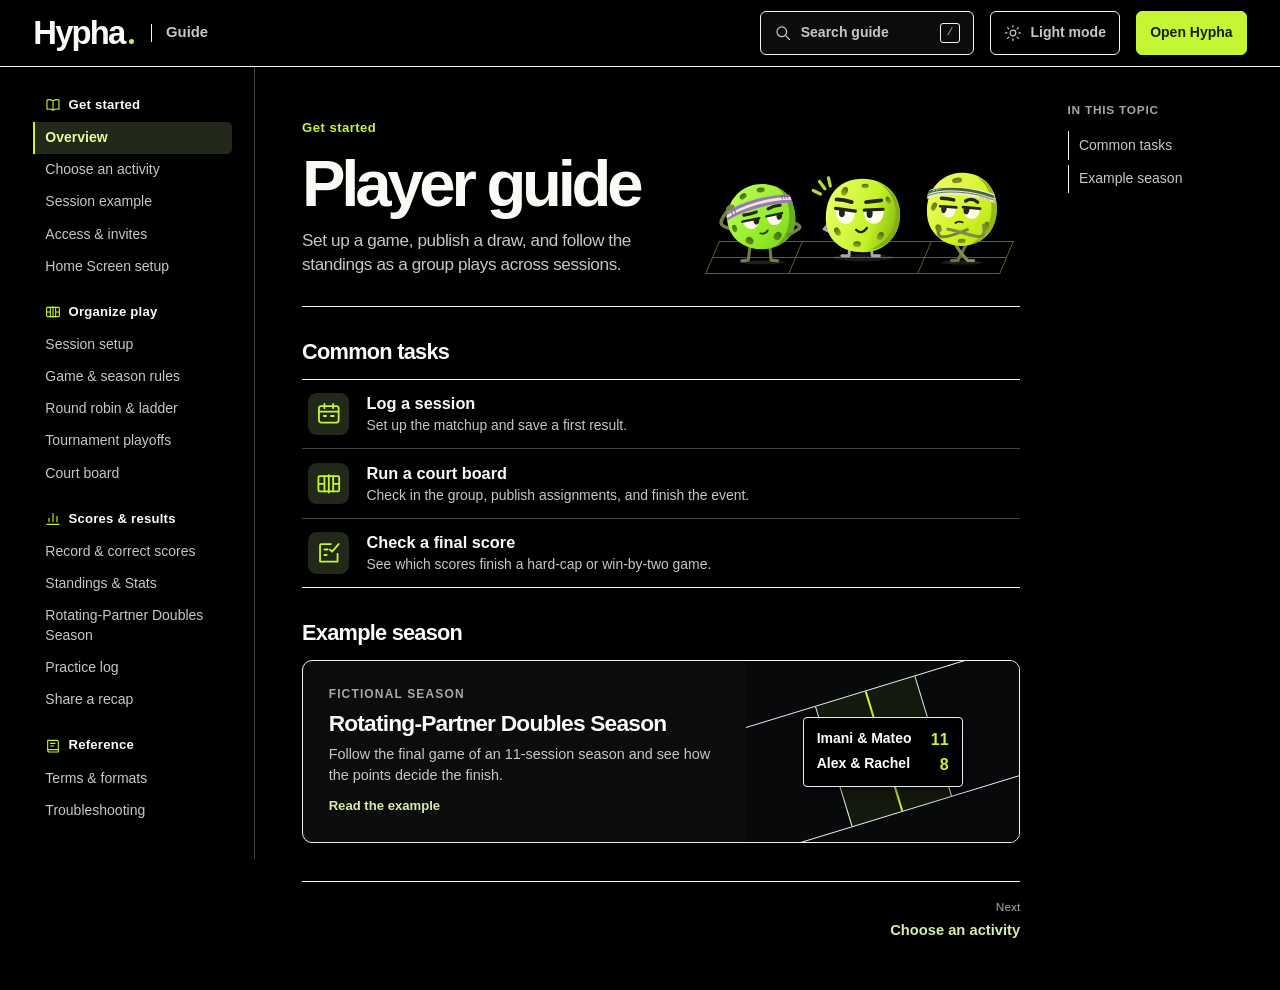
==== commit 62482cef: "Match the season walkthrough and scoreboard to the v37 players" ====
--- a/docs/index.html
+++ b/docs/index.html
@@ -33,7 +33,7 @@
 <h2 id="example-season">Example season</h2>
 <a class="lantern-card" href="#lantern">
   <span class="lantern-copy"><small>Fictional season</small><strong>Rotating-Partner Doubles Season</strong><span>Follow the final game of an 11-session season and see how the points decide the finish.</span><b>Read the example </b></span>
-  <span class="court-window" role="img" aria-label="Session 11, game 6. Bea and Kit beat Pip and Rae, 11–8."><span class="court-lines" aria-hidden="true"><i></i></span><span class="mini-score" aria-hidden="true"><span>Bea &amp; Kit <b>11</b></span><span>Pip &amp; Rae <b>8</b></span></span></span>
+  <span class="court-window" role="img" aria-label="Session 11, game 6. Imani and Mateo beat Alex and Rachel, 11–8."><span class="court-lines" aria-hidden="true"><i></i></span><span class="mini-score" aria-hidden="true"><span>Imani &amp; Mateo <b>11</b></span><span>Alex &amp; Rachel <b>8</b></span></span></span>
 </a><nav class="pager" aria-label="Adjacent topics"><a href="#activities" class="next"><small>Next</small><span>Choose an activity</span></a></nav></section>
 <section class="chapter" id="activities" aria-labelledby="activities-heading" data-topic="activities" data-label="Choose an activity" data-group="Get started"><p class="crumb" aria-label="Guide category">Get started</p><h2 id="activities-heading" tabindex="-1"><span>Choose an activity</span><span class="topic-player" aria-hidden="true"><svg class="court-player center" viewBox="0 0 118 108" aria-hidden="true" focusable="false"><use href="#guide-player-shadow"></use><g class="player-figure"><use href="#guide-player-shell"></use><g class="player-eyes"><use href="#guide-player-eyes"></use><g class="player-glance"><use href="#guide-player-pupils"></use></g></g><use href="#guide-player-face"></use></g></svg></span></h2>
 <p>Choose <b>Start playing</b> to set up an activity for today or plan a tournament for a later date. Each thread has its own rules and membership. Open it again under <b>Threads</b> in the sidebar.</p>
@@ -193,9 +193,9 @@
 
 <section class="chapter" id="lantern" aria-labelledby="lantern-heading" data-topic="lantern" data-label="Rotating-Partner Doubles Season" data-group="Scores &amp; results"><p class="crumb" aria-label="Guide category">Scores &amp; results</p><h2 id="lantern-heading" tabindex="-1"><span>Walk through a three-point finish</span><span class="topic-player" aria-hidden="true"><svg class="court-player center" viewBox="0 0 118 108" aria-hidden="true" focusable="false"><use href="#guide-player-shadow"></use><g class="player-figure"><use href="#guide-player-shell"></use><g class="player-eyes"><use href="#guide-player-eyes"></use><g class="player-glance"><use href="#guide-player-pupils"></use></g></g><use href="#guide-player-face"></use></g></svg></span></h2>
 <p>After unlocking, open <b>Example threads</b> in the sidebar or mobile thread drawer and choose <b>Rotating-Partner Doubles Season</b>. This season is fictional, read-only and separate from your threads. Its four players completed ten nine-game sessions. The eleventh ended after six games, for 96 finals in all.</p>
-<div class="example-card"><h3 id="lantern-session-11-the-last-game">Session 11 · the last game</h3><p>Bea Brightwing and Pip Moonfern entered on 882 points apiece, nine short of the target. Bea and Kit won 11–8 against Pip and Rae.</p>
-<div class="table-wrap"><table><caption id="lantern-from-the-tie-to-the-finish">From the tie to the finish</caption><thead><tr><th scope="col">Player</th><th scope="col">Before</th><th scope="col">Earned</th><th scope="col">After</th></tr></thead><tbody><tr><th scope="row">Bea</th><td>882</td><td>+11</td><td><strong>893</strong></td></tr><tr><th scope="row">Pip</th><td>882</td><td>+8</td><td>890</td></tr><tr><th scope="row">Rae</th><td>866</td><td>+8</td><td>874</td></tr><tr><th scope="row">Kit</th><td>860</td><td>+11</td><td>871</td></tr></tbody></table></div></div>
-<p><b>Stats → Explore this pair</b> tells a different part of the season. Pip and Bea paired up 32 times, went 21–11 (65.6%) and scored 304 points to 285. Pip went 33–31 in 64 games with other partners. Bea went 31–33 in her 64. All 32 games together were against Kit and Rae. In a four-player rotation, swapping partners changes both sides. This season has no common opposing pair for a two-partner comparison.</p>
+<div class="example-card"><h3 id="lantern-session-11-the-last-game">Session 11 · the last game</h3><p>Imani and Alex entered on 882 points apiece, nine short of the target. Imani and Mateo won 11–8 against Alex and Rachel.</p>
+<div class="table-wrap"><table><caption id="lantern-from-the-tie-to-the-finish">From the tie to the finish</caption><thead><tr><th scope="col">Player</th><th scope="col">Before</th><th scope="col">Earned</th><th scope="col">After</th></tr></thead><tbody><tr><th scope="row">Imani</th><td>882</td><td>+11</td><td><strong>893</strong></td></tr><tr><th scope="row">Alex</th><td>882</td><td>+8</td><td>890</td></tr><tr><th scope="row">Rachel</th><td>866</td><td>+8</td><td>874</td></tr><tr><th scope="row">Mateo</th><td>860</td><td>+11</td><td>871</td></tr></tbody></table></div></div>
+<p><b>Stats → Explore this pair</b> tells a different part of the season. Alex and Imani paired up 32 times, went 21–11 (65.6%) and scored 304 points to 285. Alex went 33–31 in 64 games with other partners. Imani went 31–33 in her 64. All 32 games together were against Mateo and Rachel. In a four-player rotation, swapping partners changes both sides. This season has no common opposing pair for a two-partner comparison.</p>
 <p>Try <b>Period → Session 1</b> on their pair profile. They opened 1–2 with a margin of −2.67 points per game. Return to <b>Whole season</b> to see the record across all 11 nights.</p>
 <nav class="pager" aria-label="Adjacent topics"><a href="#results" class="previous"><small>Previous</small><span>Standings &amp; Stats</span></a><a href="#practice-log" class="next"><small>Next</small><span>Practice log</span></a></nav></section>
 
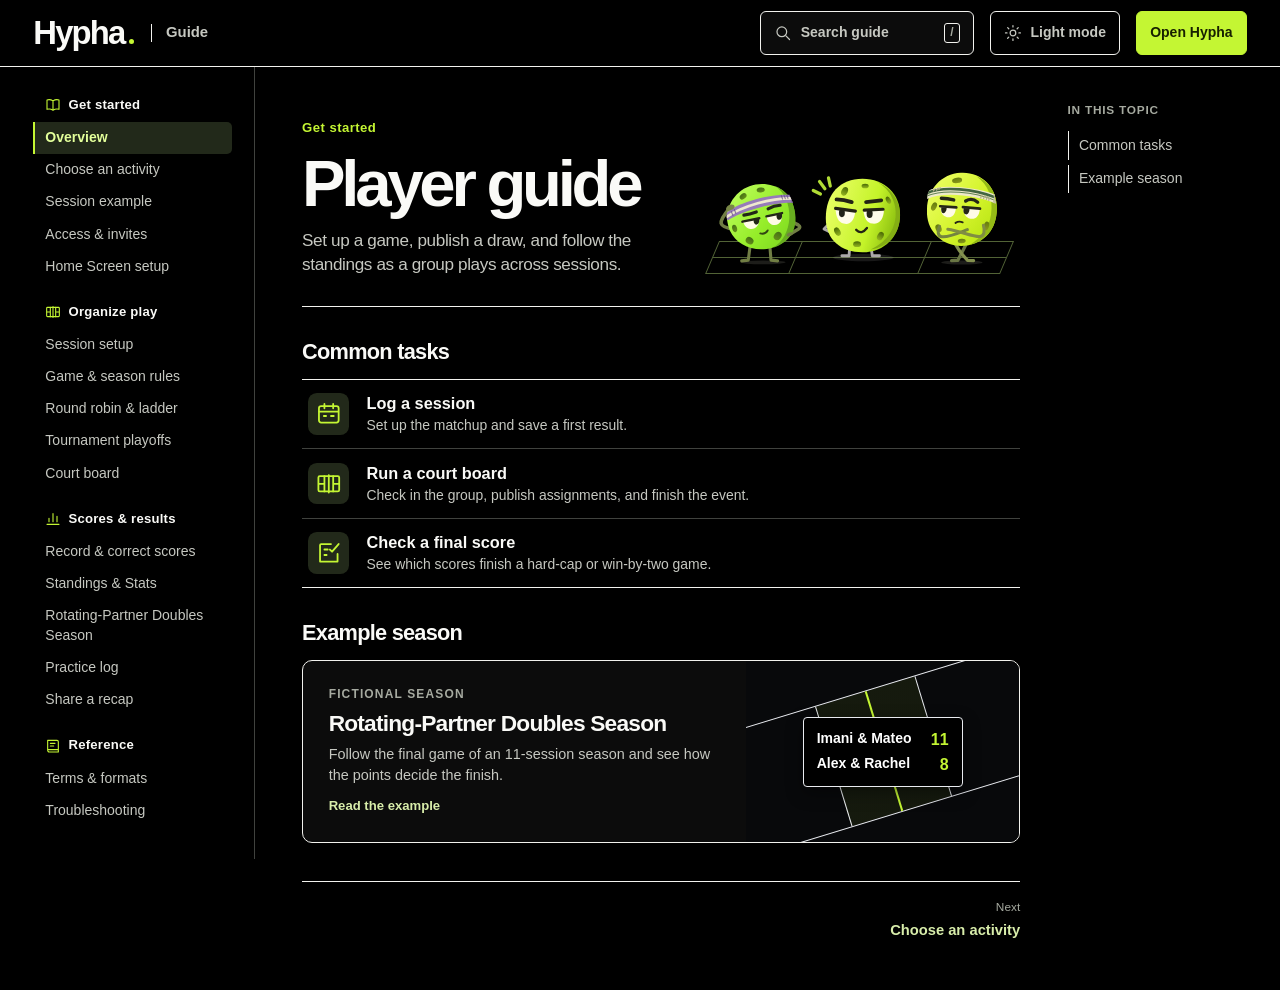
==== commit 2d4e80c5: "Use the Helvetica system stack across Pages and clarify partner rotation" ====
--- a/docs/index.html
+++ b/docs/index.html
@@ -4,7 +4,8 @@
 <meta charset="utf-8"><meta name="viewport" content="width=device-width,initial-scale=1,viewport-fit=cover">
 <meta name="description" content="Hypha’s player guide to session setup, game rules, round robins, ladders, tournaments, scoring, and season standings.">
 <meta name="theme-color" content="#000000" id="theme-color"><title>Player guide · Hypha</title>
-<link rel="icon" href="./play/media/icon.png"><link rel="stylesheet" href="./assets/guide.css">
+<link rel="icon" href="./play/media/icon.png"><link rel="stylesheet" href="./assets/type.css">
+<link rel="stylesheet" href="./assets/guide.css">
 <script>try{if(localStorage.getItem('hypha-guide-theme')==='light')document.documentElement.dataset.theme='light';}catch(e){}</script>
 <script src="./assets/guide.js" defer></script>
 </head>
--- a/docs/assets/type.css
+++ b/docs/assets/type.css
@@ -0,0 +1,9 @@
+/* Shared typography for the player guide and courtside landing page. */
+:root {
+  --font-sans: "Helvetica Neue", Helvetica, Arial, sans-serif;
+  font-family: var(--font-sans);
+}
+
+button, input, select, optgroup, textarea, kbd, code, pre, samp {
+  font-family: inherit;
+}
--- a/docs/assets/guide.css
+++ b/docs/assets/guide.css
@@ -3,7 +3,7 @@
 *,*::before,*::after{box-sizing:border-box}
 [hidden]{display:none!important}
 html{background:var(--bg);scroll-padding-top:calc(var(--nav-h) + 15px)}
-body{margin:0;color:var(--ink);background:var(--bg);font:400 16px/1.57 "Helvetica Neue",Helvetica,Arial,sans-serif;text-rendering:optimizeLegibility}
+body{margin:0;color:var(--ink);background:var(--bg);font:400 16px/1.57 var(--font-sans);text-rendering:optimizeLegibility}
 button,input{font:inherit;color:inherit}button,a{touch-action:manipulation}
 a{color:var(--link);text-underline-offset:.18em;text-decoration-thickness:.07em}
 a:hover{text-decoration-thickness:.12em}
@@ -14,16 +14,15 @@
 .skip:focus{position:fixed;z-index:30;top:.75rem;left:.75rem;background:var(--accent);color:var(--accent-ink);padding:.65rem 1rem}
 .topbar{position:sticky;z-index:10;top:0;background:var(--mast);border-bottom:1px solid var(--line)}
 .top-inner{height:var(--nav-h);max-width:1690px;padding:0 clamp(1rem,2.6vw,3rem);margin:auto;display:flex;align-items:center;gap:1rem}
-.brand{display:inline-flex;align-items:baseline;gap:.055em;color:var(--ink);text-decoration:none;font:720 2.05rem/1.05 "Helvetica Neue",Helvetica,Arial,sans-serif;letter-spacing:-.055em}
+.brand{display:inline-flex;align-items:baseline;gap:.055em;color:var(--ink);text-decoration:none;font:720 2.05rem/1.05 var(--font-sans);letter-spacing:-.055em}
 .brand i{display:inline-block;width:.12em;height:.12em;border-radius:50%;background:currentColor}
 .product{margin-left:.05rem;padding-left:.9rem;border-left:1px solid var(--line);font-size:.93rem;font-weight:550;line-height:1.2;color:var(--muted)}
 .commands{display:flex;align-items:center;gap:clamp(.55rem,1.25vw,1.35rem);margin-left:auto}
 .commands button,.app{display:inline-flex;align-items:center;justify-content:center;gap:.53rem;min-height:44px;padding:.46rem .82rem;font-size:.875rem;line-height:1.22;font-weight:650;border-radius:6px;white-space:nowrap}
 .search-open{width:clamp(145px,16.7vw,247px);border:1px solid var(--line);color:var(--muted);background:var(--surface);justify-content:flex-start!important}
-kbd{margin-left:auto;padding:0 .34rem;line-height:1.25rem;border:1px solid var(--line);border-radius:3px;color:var(--quiet);font:500 .73rem/1.1rem ui-monospace,Menlo,monospace}
+kbd{margin-left:auto;padding:0 .34rem;line-height:1.25rem;border:1px solid var(--line);border-radius:3px;color:var(--quiet);font:600 .75rem/1.1rem var(--font-sans)}
 .theme-button{background:transparent;border:1px solid var(--line);color:var(--muted)}
 .theme-button:hover{background:var(--surface);color:var(--ink)}
-.sun{font:600 1.35rem/1 "Helvetica Neue",Helvetica,Arial,sans-serif}
 .app{color:var(--accent-ink);background:var(--accent);text-decoration:none;border:1px solid var(--accent)}
 .app:hover{background:var(--accent-hover);border-color:var(--accent-hover)}
 .search-open:hover{border-color:var(--quiet)}
@@ -64,7 +63,7 @@
 .task-list i{font-size:1.05rem;color:var(--link);padding:.1rem .2rem}
 .lantern-card{display:grid;grid-template-columns:1.33fr .82fr;overflow:hidden;align-items:stretch;border:1px solid var(--line);border-radius:10px;text-decoration:none;background:var(--surface)}
 .lantern-copy{display:grid;justify-items:start;gap:.48rem;padding:clamp(1rem,2vw,1.6rem)}
-.lantern-copy>small{text-transform:uppercase;letter-spacing:.095em;color:var(--quiet);font:700 .75rem/1.3 "Helvetica Neue",Helvetica,Arial,sans-serif}
+.lantern-copy>small{text-transform:uppercase;letter-spacing:.095em;color:var(--quiet);font:700 .75rem/1.3 var(--font-sans)}
 .lantern-copy>strong{font-size:1.42rem;line-height:1.17;letter-spacing:-.035em}
 .lantern-copy>span{font-size:.90rem;line-height:1.45;color:var(--muted)}
 .lantern-copy>b{font-size:.82rem;color:var(--link);margin-top:.15rem}
@@ -122,7 +121,7 @@
 @media(min-width:1131px){html:not(.reader) .within-topic{display:block;margin:1.05rem 0}.within-topic ul{display:grid;gap:.28rem;padding:0 0 .35rem 1.05rem}.within-topic a{font-size:.89rem}}
 @media(max-width:1130px){.book{grid-template-columns:209px minmax(0,1fr);gap:clamp(1.5rem,3.7vw,3.1rem)}.right-rail{display:none}.within-topic{display:block;margin:1.15rem 0;padding:.65rem .82rem;background:var(--surface);border:1px solid var(--line);border-radius:5px}.within-topic ul{display:grid;gap:.2rem;padding:.6rem .2rem .15rem 1.02rem}.within-topic a{font-size:.88rem}}
 @media(max-width:750px){:root{--nav-h:58px}.top-inner{padding:0 1rem;gap:.67rem}.brand{font-size:1.93rem}.product{padding-left:.66rem;font-size:.82rem}.commands{gap:.26rem}.commands button,.app{min-height:44px;min-width:44px;padding:.45rem .62rem;font-size:.875rem}
-.search-open{width:auto;background:transparent}.search-open span,.search-open kbd,.theme-button #theme-text{position:absolute;width:1px;height:1px;clip-path:inset(50%);overflow:hidden}.sun{font-size:1.4rem}
+.search-open{width:auto;background:transparent}.search-open span,.search-open kbd,.theme-button #theme-text{position:absolute;width:1px;height:1px;clip-path:inset(50%);overflow:hidden}
 .mobile-topics{display:block;border-top:1px solid var(--soft-line);font-size:.84rem}.mobile-topics>summary{display:flex;align-items:center;gap:.6rem;min-height:44px;padding:.53rem 1rem;color:var(--ink);list-style:none;font-weight:650}.mobile-topics>summary::-webkit-details-marker{display:none}.mobile-topics>summary i{font-style:normal;color:var(--quiet)}.menu-glyph{width:.94rem;height:.64rem;border-top:1.6px solid currentColor;border-bottom:1.6px solid currentColor}
 .mobile-current{margin-left:auto;min-width:0;max-width:52%;overflow:hidden;text-overflow:ellipsis;white-space:nowrap;font-size:.8125rem;color:var(--quiet);font-weight:500}.mobile-panel{overflow:auto;max-height:calc(100svh - 129px);padding:.5rem 1rem 1.15rem;background:var(--mast);border-top:1px solid var(--line)}.mobile-panel .topic-link{padding:.6rem .7rem}
 .book{display:block;padding:0 clamp(1rem,5.1vw,2rem)}.side,.right-rail{display:none}
